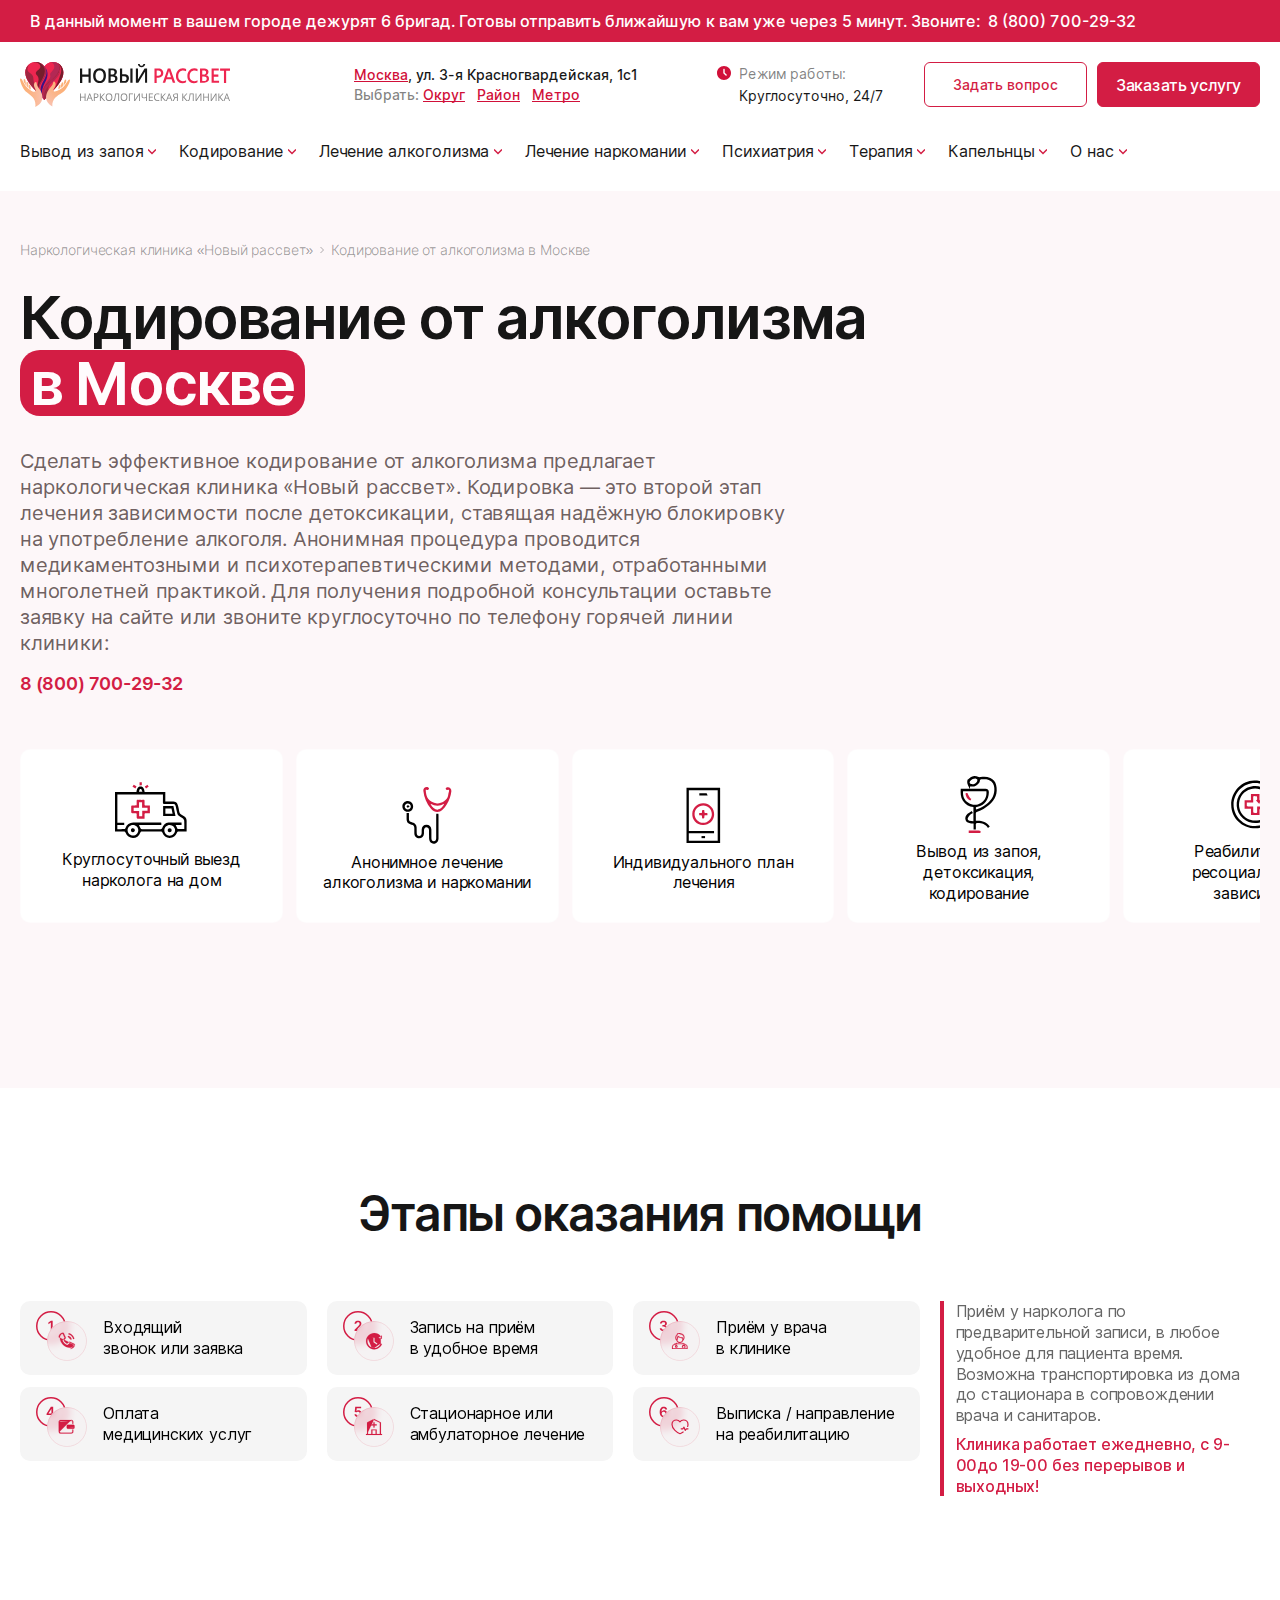
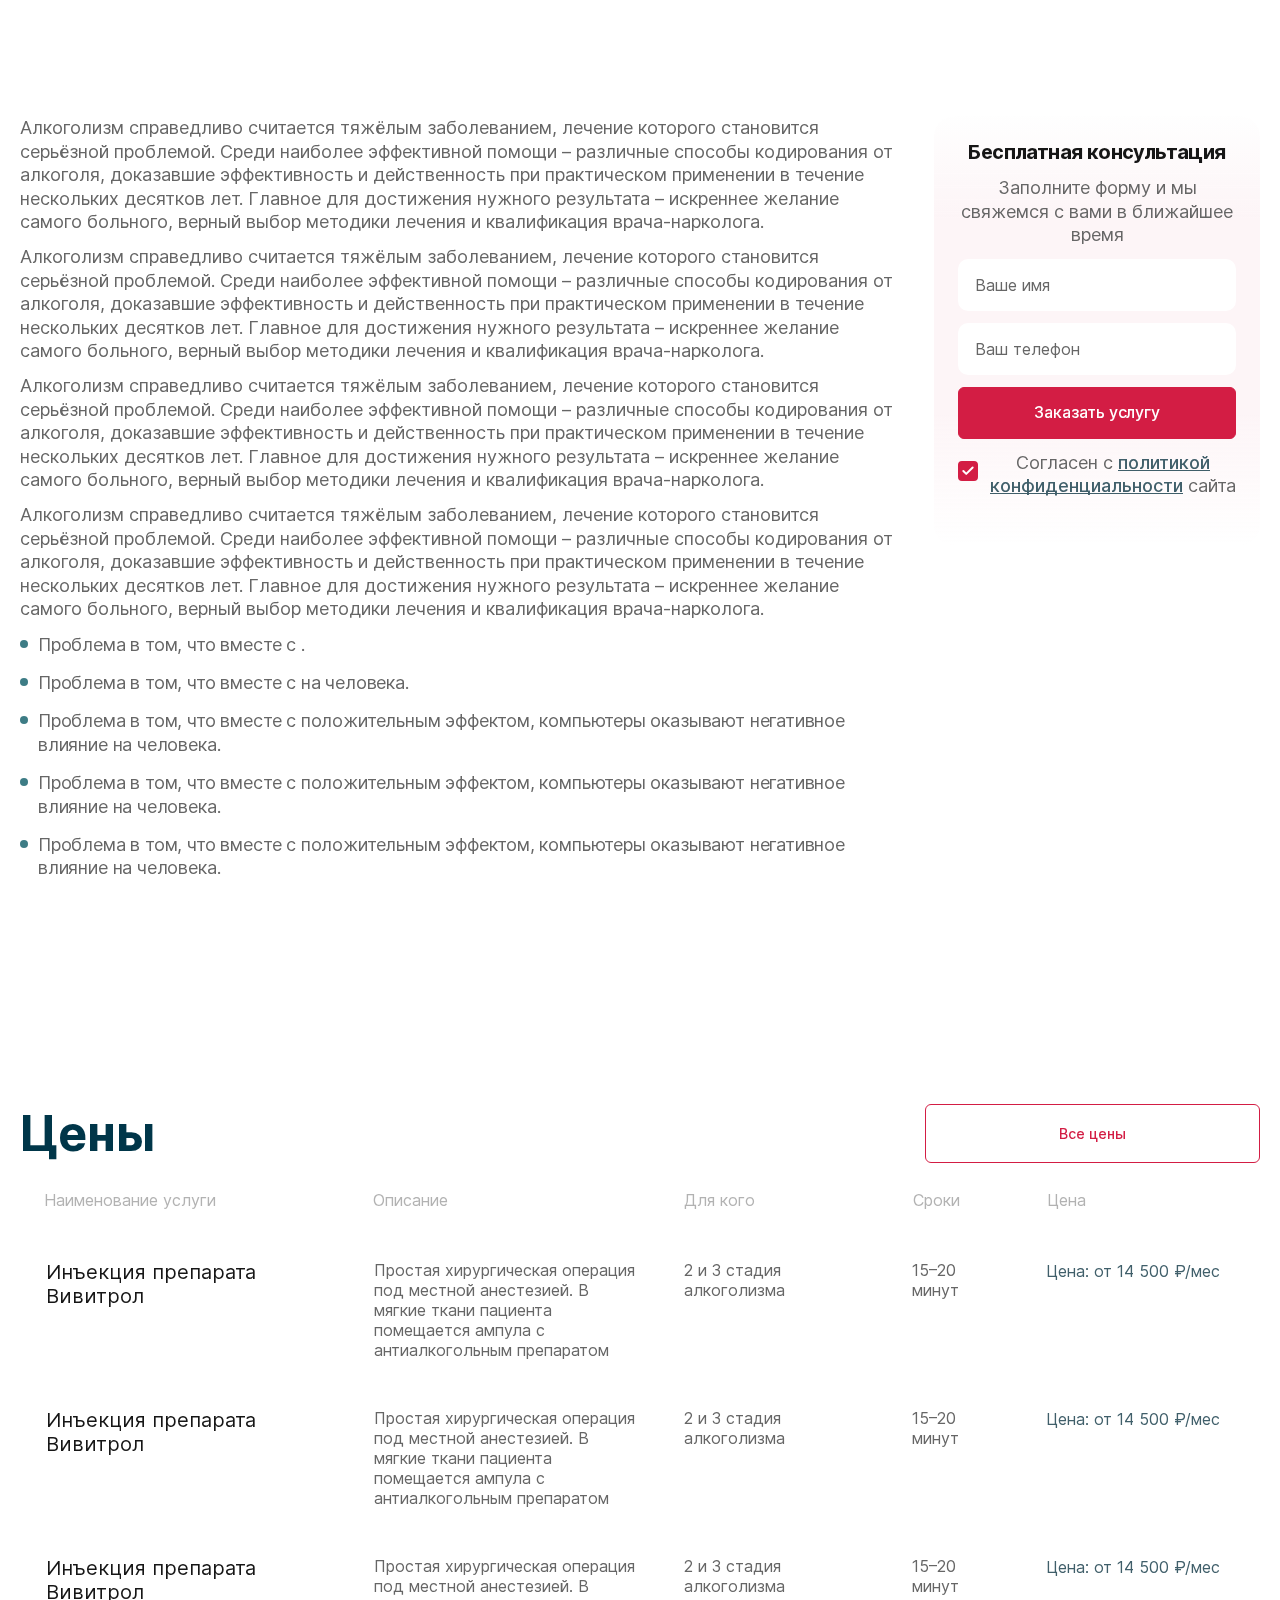
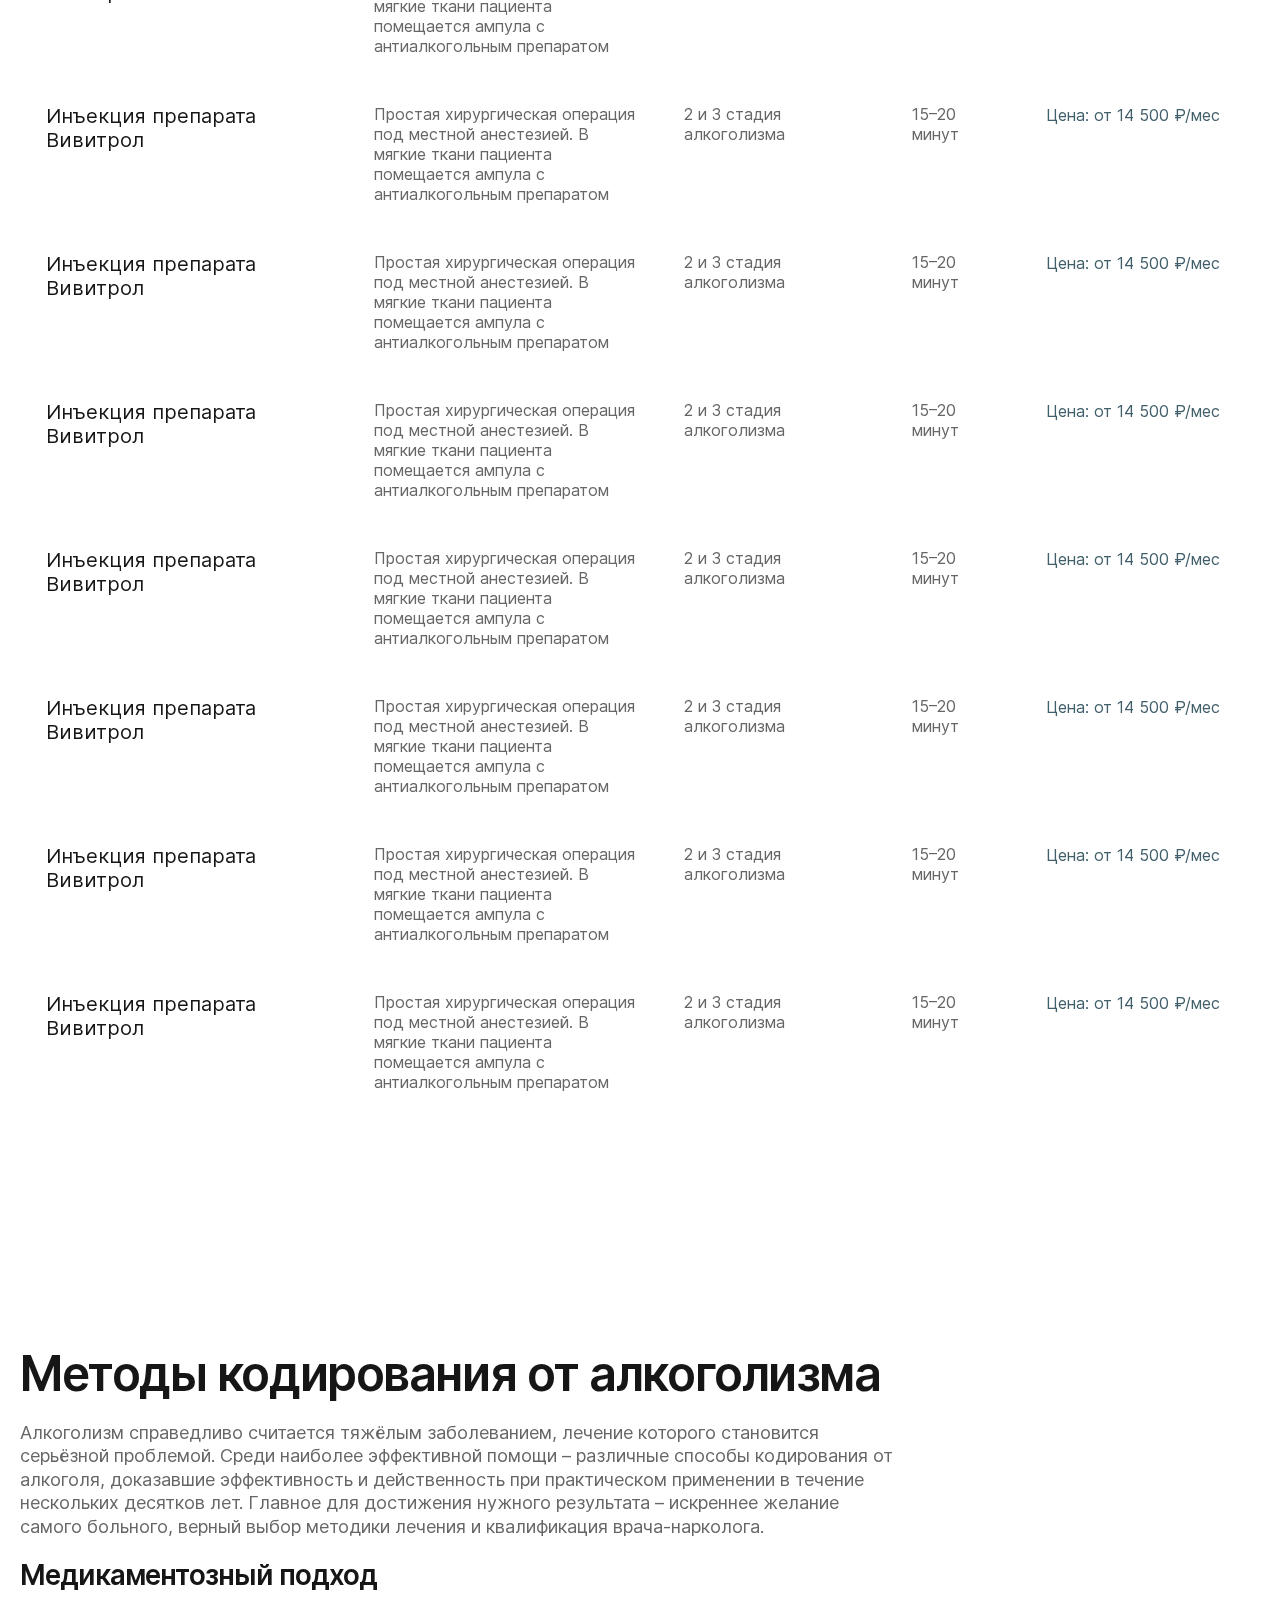
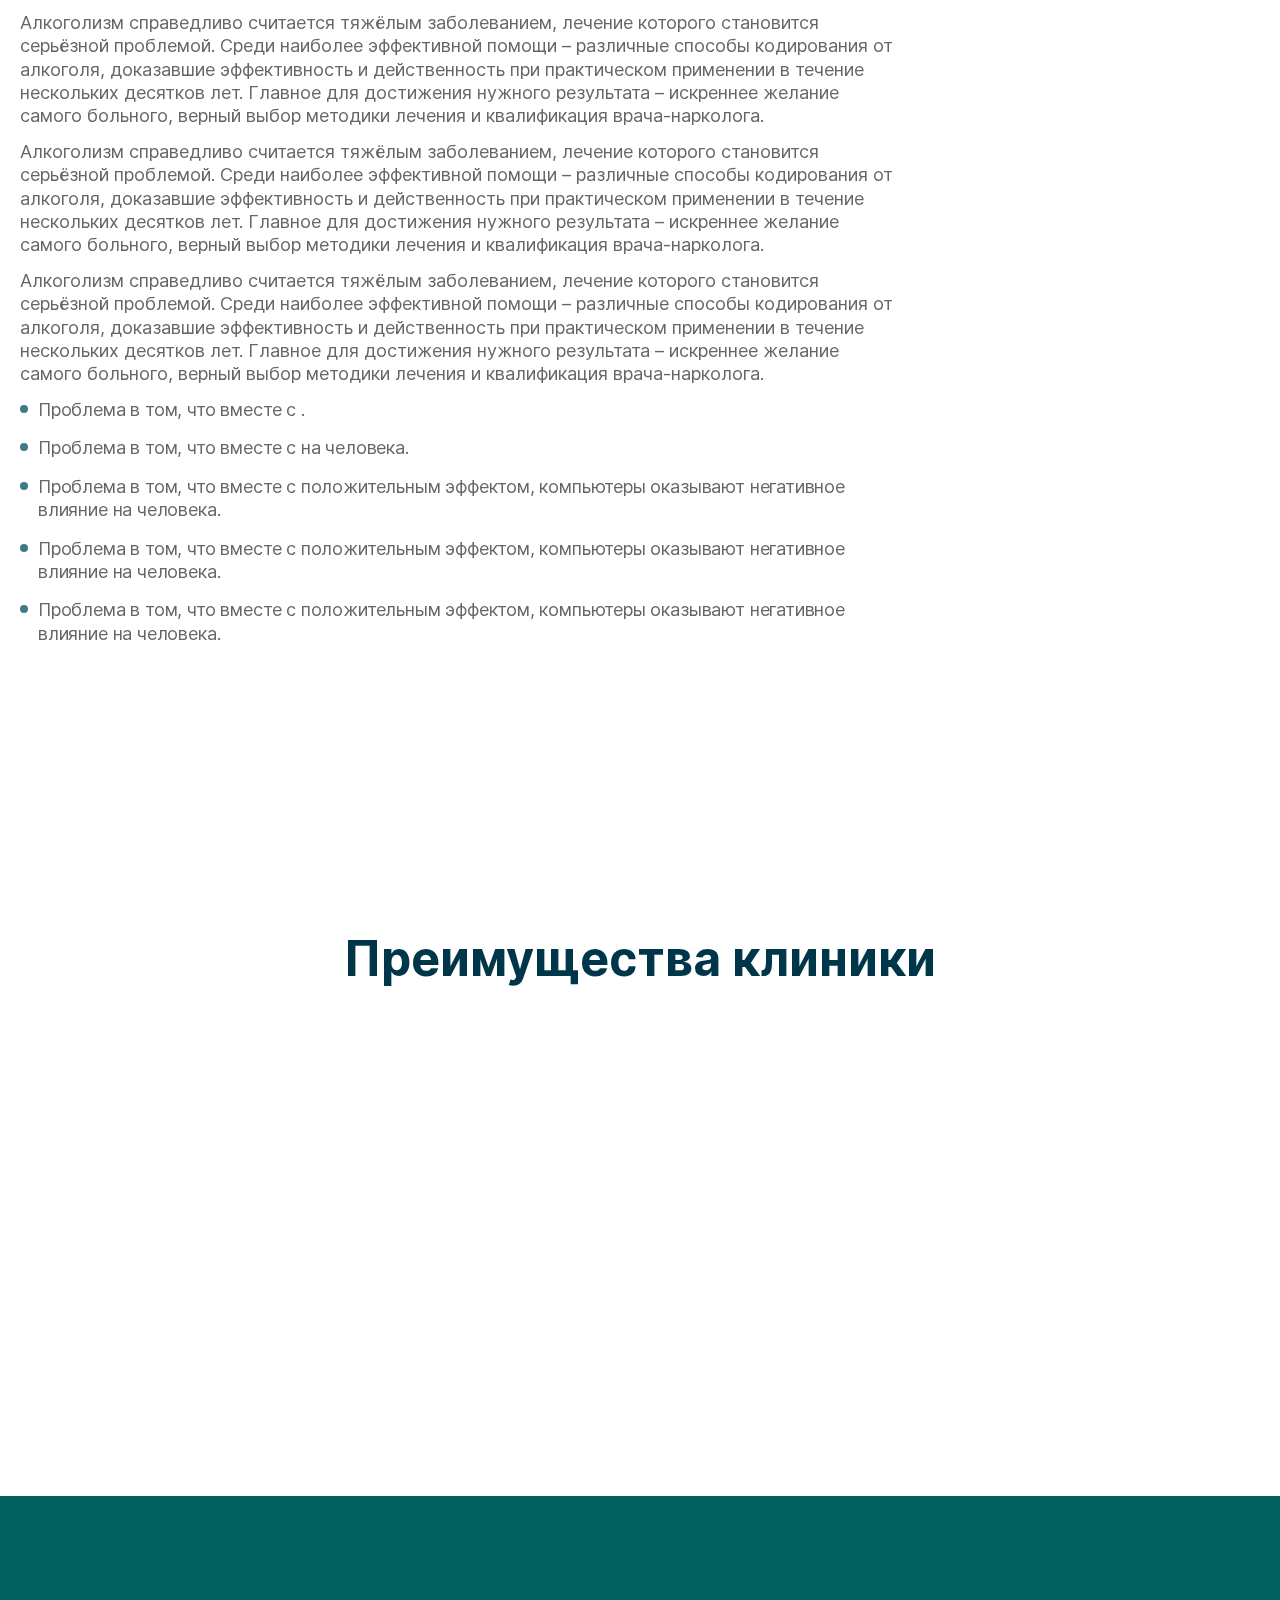
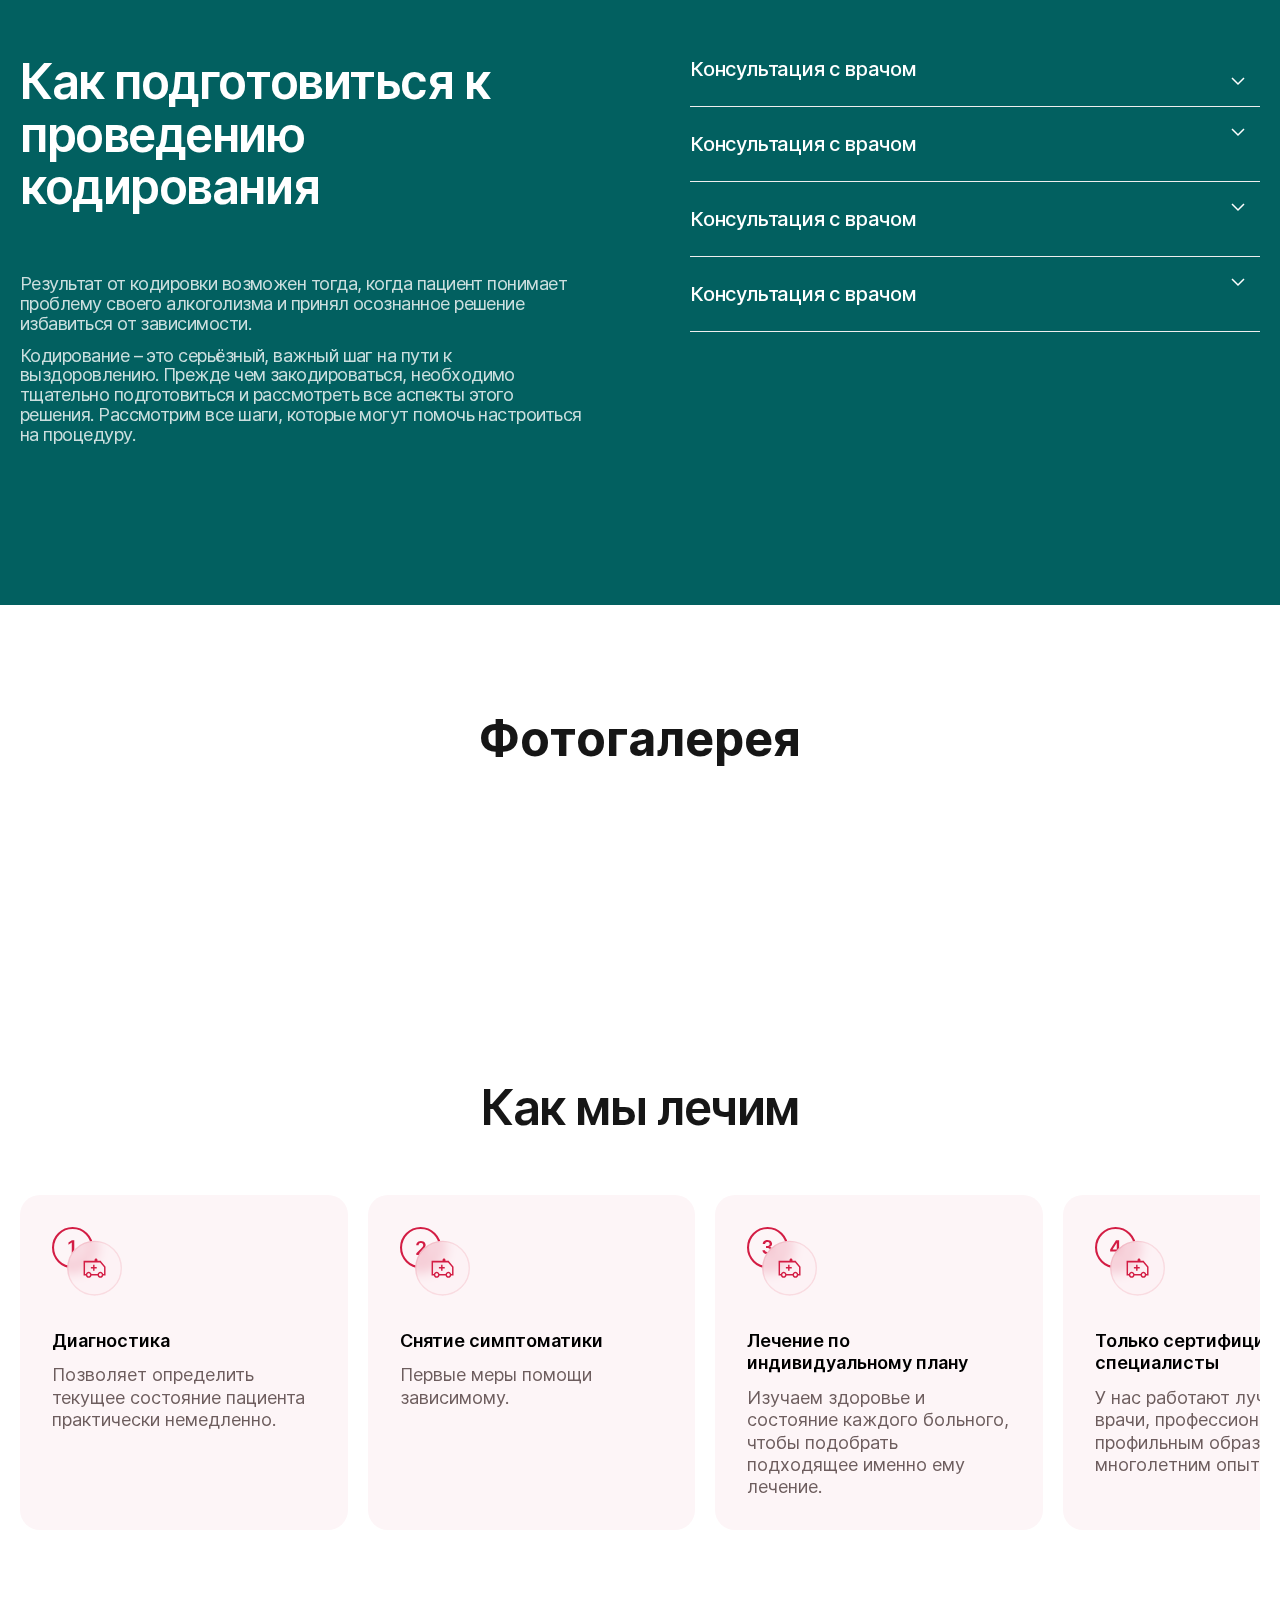
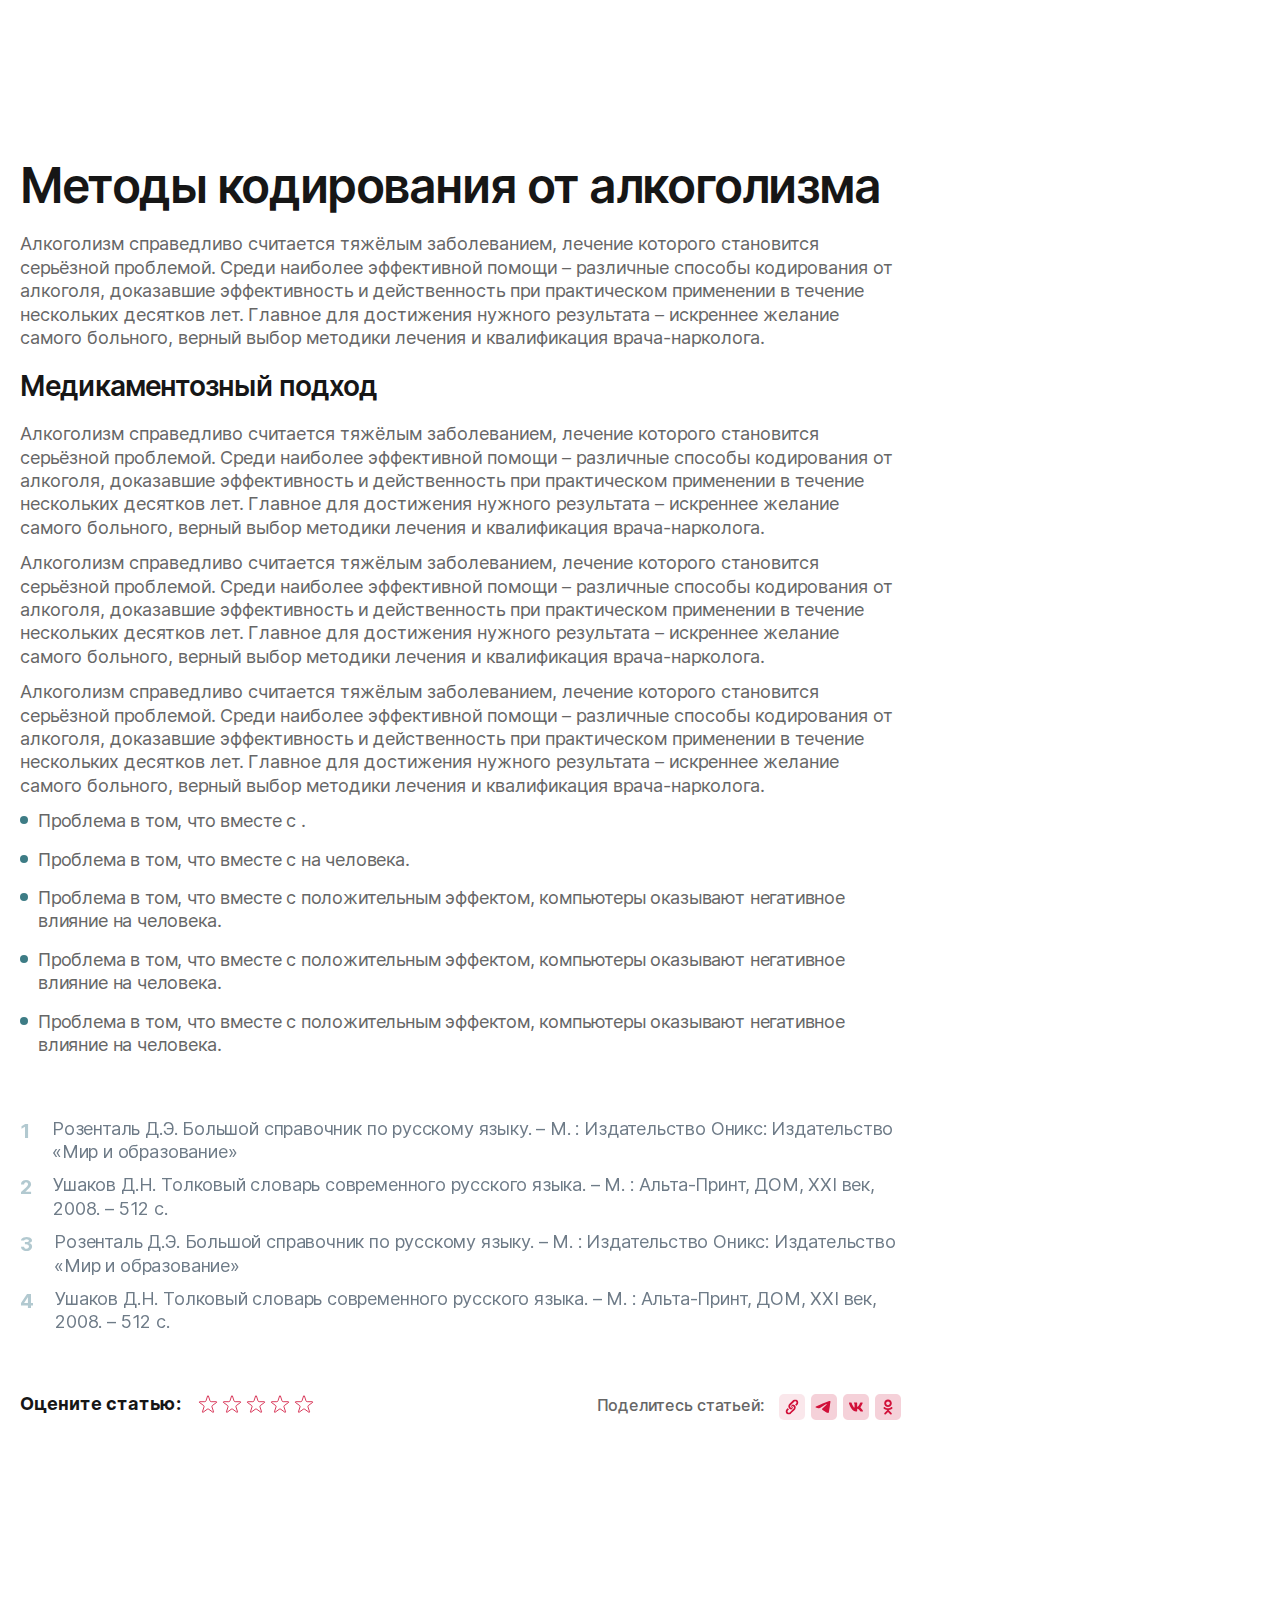
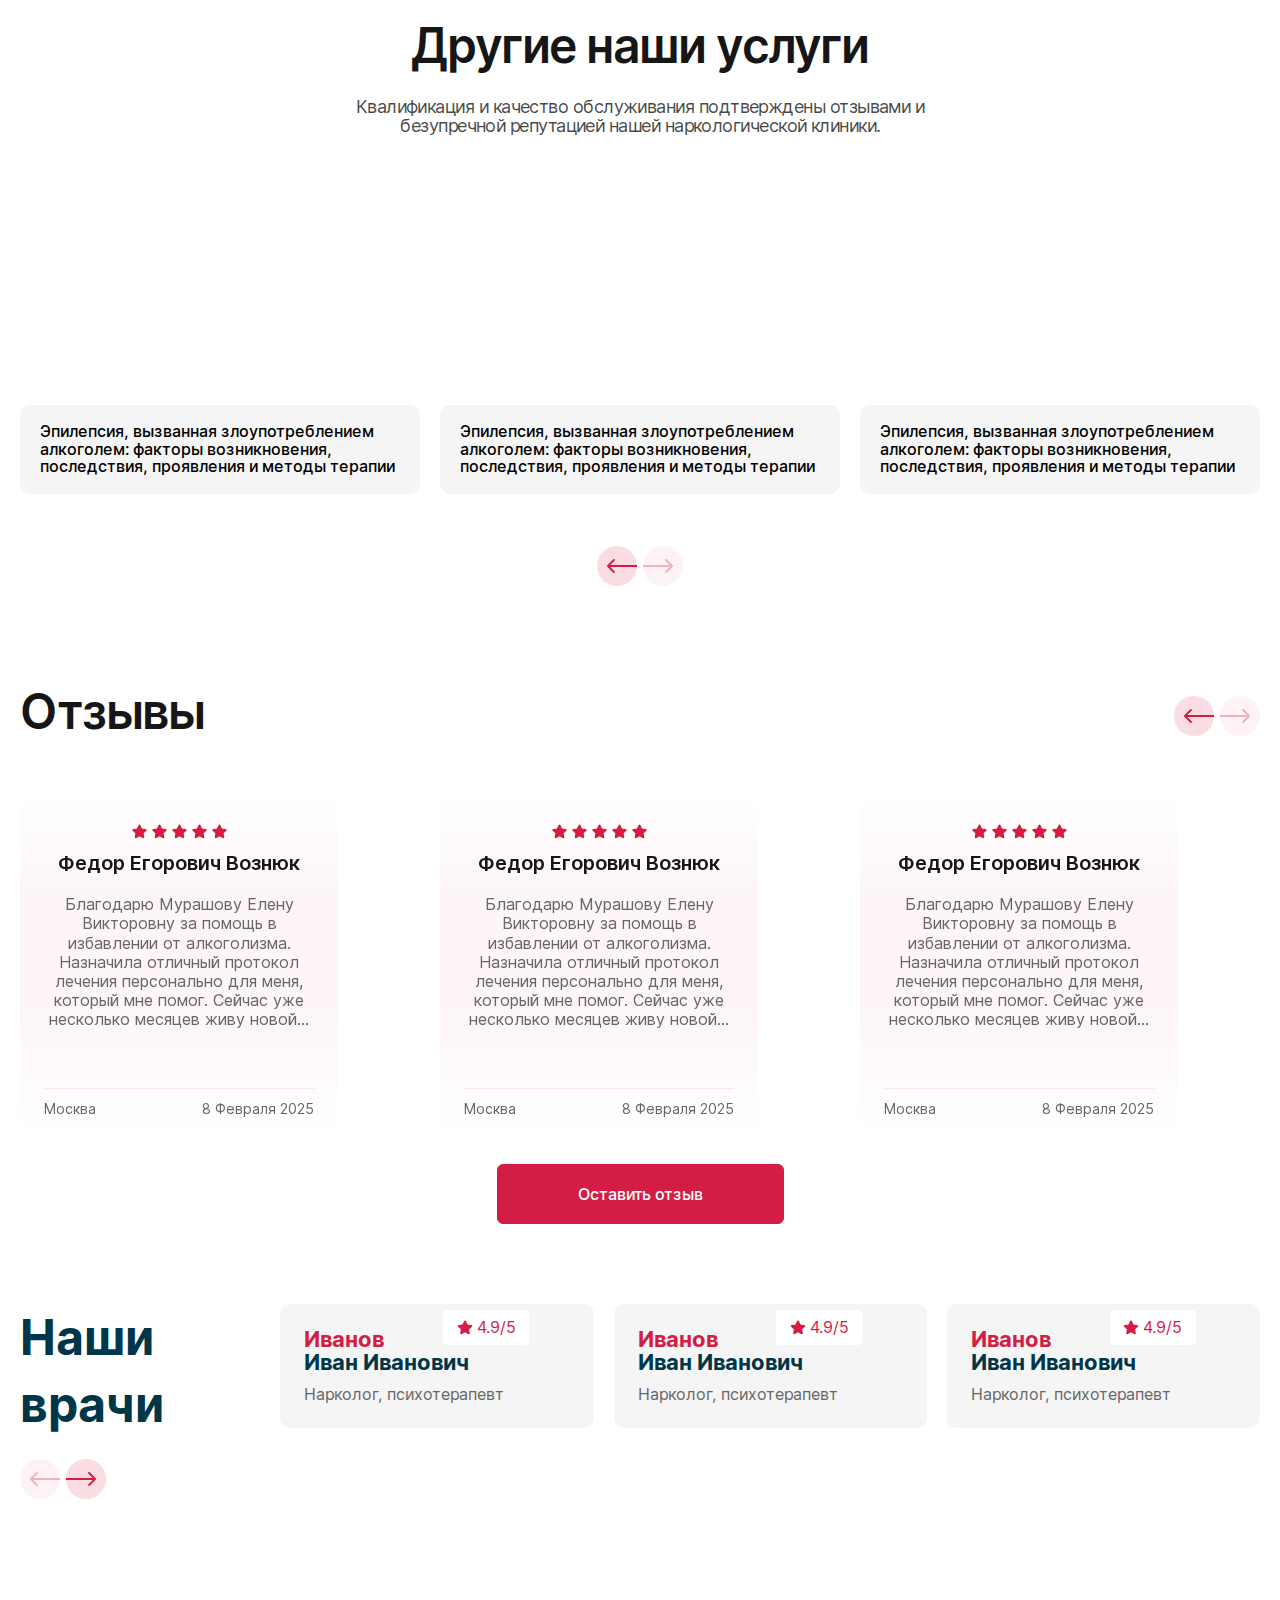
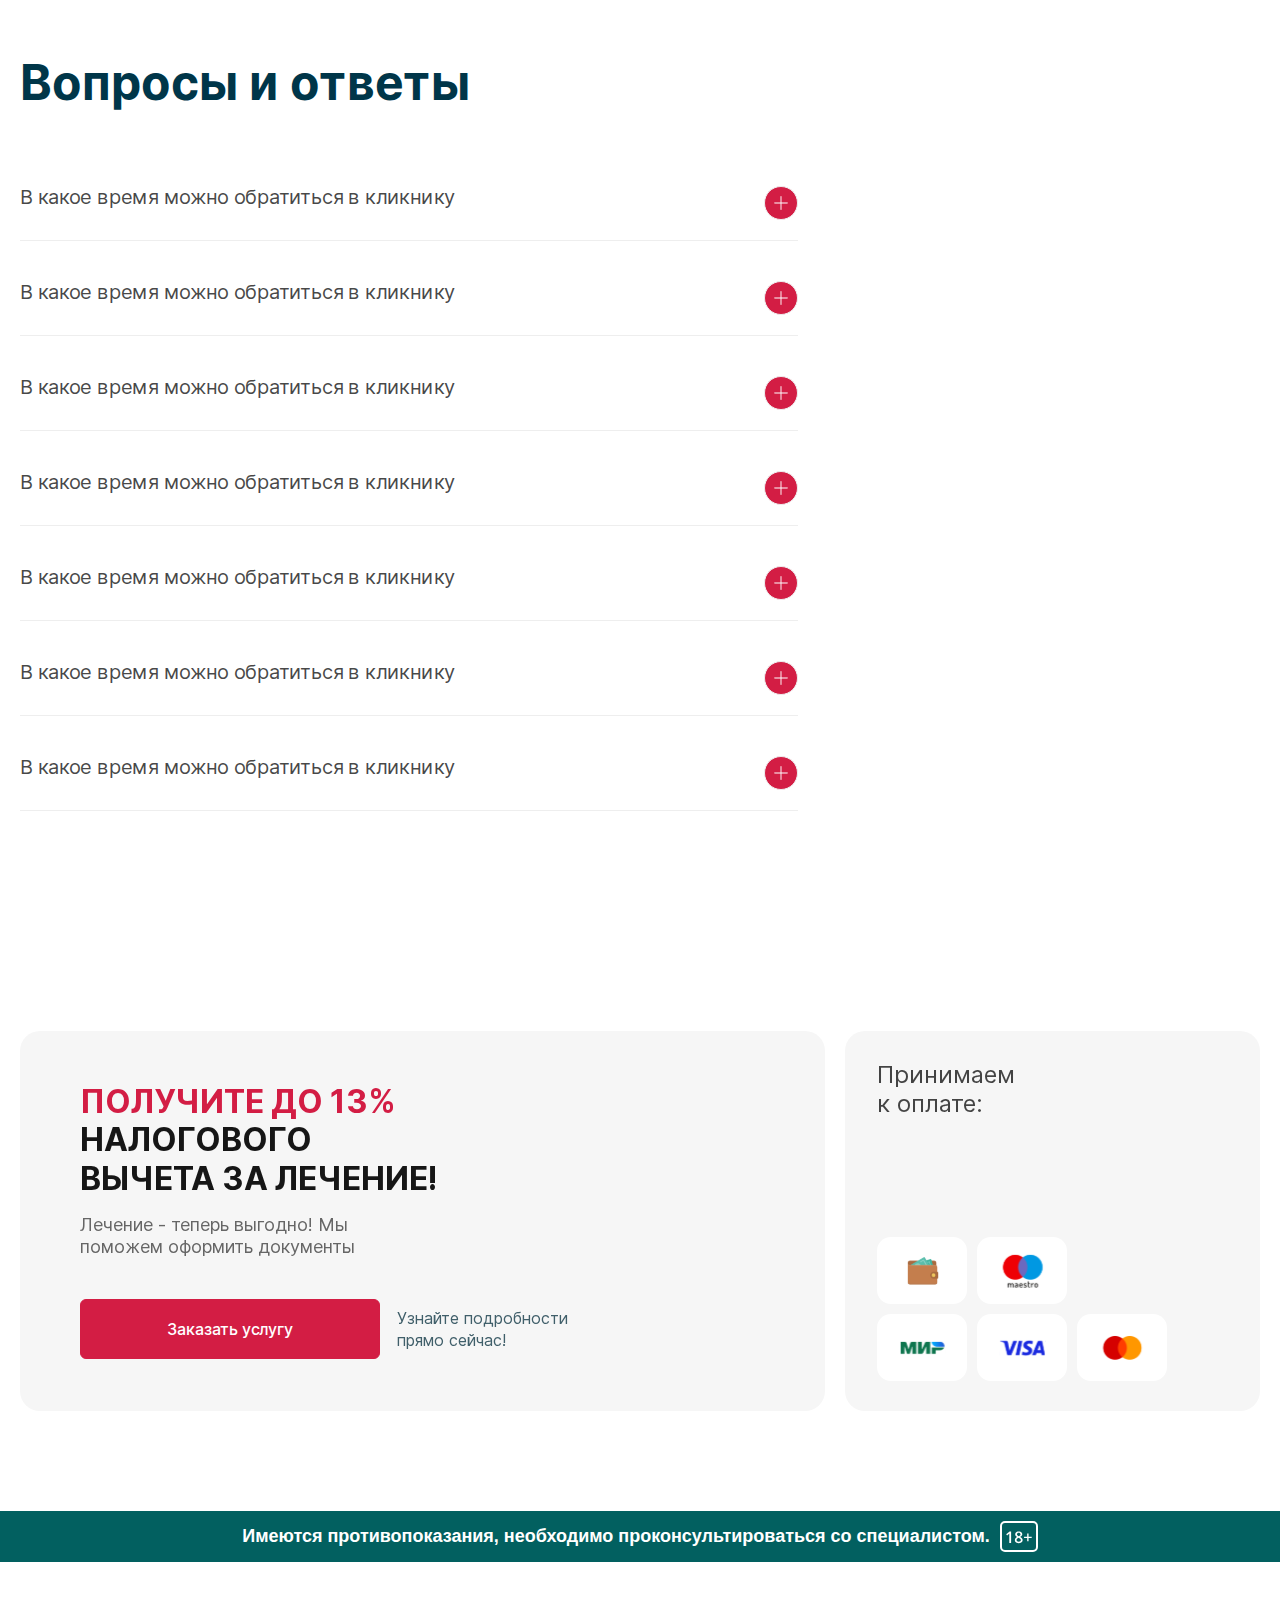
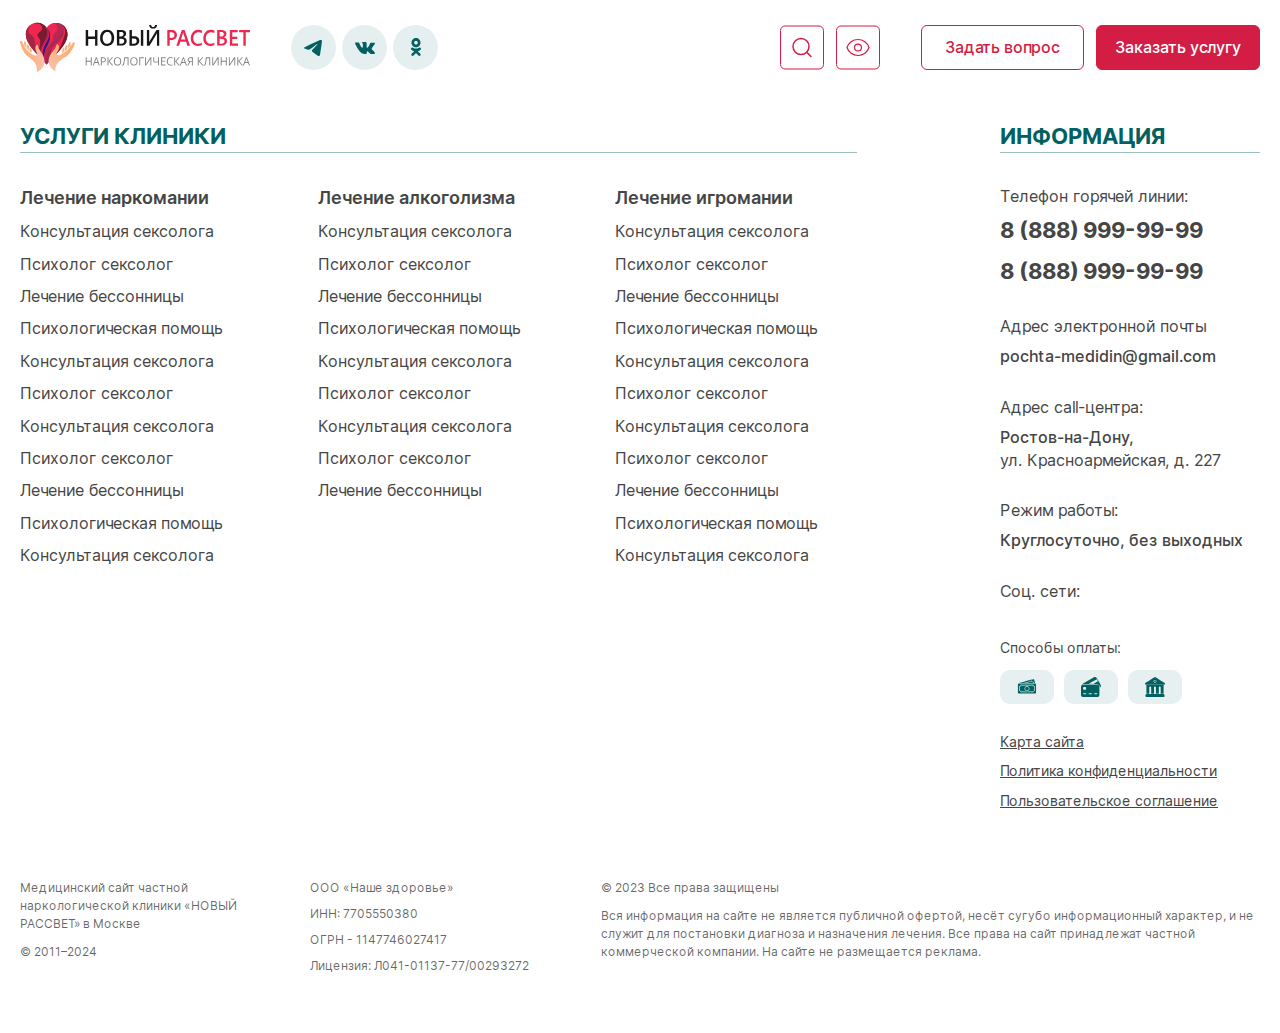
==== services.html @ 02b45479 "Загрузка проекта" ====
<!DOCTYPE html>
<html lang="ru">
<head>
    <meta http-equiv="Content-Type" content="text/html; charset=utf-8" />
    <link rel="stylesheet" href="assets/css/build/build/swiper.css">
    <link rel="stylesheet" href="assets/css/build/build/fancybox.min.css">
    <link rel="stylesheet" href="assets/css/styles.css">
    
    
    <title>Name</title>
    <meta name='keywords' content='' />
    <meta name='description' content='' />
    <meta name="viewport" content="width=device-width, initial-scale=1, maximum-scale=1, user-scalable=0" />
    <meta http-equiv="X-UA-Compatible" content="IE=edge">
    <script src="assets/js/build/swiper-bundle.min.js" defer></script> 
    <script src="assets/js/build/fancybox.min.js" defer></script>
    <script src="assets/js/main.js" defer></script>
    <script src="assets/js/swipers.js" defer></script>
    <script src="assets/js/request.js" defer></script>
    <script src="assets/js/sourcebuster.min.js" defer></script>
    <script> </script>
</head>
<body>
<div class="page">
    <header class="header" id="header">
        <div class="plashka header__plashka">
            <div class="container">
                <div class="header__plashka_row">
                    <p>В данный момент в вашем городе дежурят 6 бригад. Готовы отправить ближайшую к вам уже через 5 минут.
                        Звоните: <a href="tel:+78007002932"> 8 (800) 700-29-32</a></p>
                </div>
    
            </div>
        </div>
    
    
    
        <div class="header__inner">
    
            <div class="header__main_wrapper">
                <div class="container">
                    <div class="header__main">
                        <a href="index.html" class="header__logo logo">
                            <picture class="logo__picture">
                                <source srcset="assets/img/alco/icons/logo.svg" type="image/svg+xml">
                                <img src="assets/img/alco/icons/logo.png" alt="Logo">
                            </picture>
                        </a>
    
                        <div class="header__info">
                            <div class="header__info_item">
    
                                <div class="header__info_text header__info_location">
                                    <p><button href="#" class="popup-btn" data-path="popup-city">Москва</button>,
                                        ул. 3-я Красногвардейская, 1с1</p>
                                    <p>Выбрать:
                                        <button class="popup-btn" data-path="popup-city">Округ</button>
                                        <button class="popup-btn" data-path="popup-city">Район</button>
                                        <button class="popup-btn" data-path="popup-city">Метро</button>
                                    </p>
    
                                </div>
                            </div>
                            <div class="header__info_item">
                                <div class="header__info_text header__info_phone">
                                    <p><a href="tel:89999999999"><svg width="14" height="14" viewBox="0 0 14 14" fill="none"
                                                xmlns="http://www.w3.org/2000/svg">
                                                <g clip-path="url(#clip0_1042_7135)">
                                                    <path
                                                        d="M12.4223 9.44507L10.5173 9.22757C10.2933 9.20126 10.0662 9.22606 9.85321 9.3001C9.64017 9.37415 9.44668 9.49551 9.28729 9.65507L7.90729 11.0351C5.77818 9.95223 4.04762 8.22168 2.96479 6.09257L4.35229 4.70507C4.67479 4.38257 4.83229 3.93257 4.77979 3.47507L4.56229 1.58507C4.51977 1.2192 4.34418 0.881746 4.06896 0.636955C3.79375 0.392163 3.43812 0.257132 3.06979 0.257569H1.77229C0.924787 0.257569 0.219786 0.962569 0.272286 1.81007C0.669786 8.21507 5.79229 13.3301 12.1898 13.7276C13.0373 13.7801 13.7423 13.0751 13.7423 12.2276V10.9301C13.7498 10.1726 13.1798 9.53507 12.4223 9.44507Z"
                                                        fill="#D11039" />
                                                </g>
                                                <defs>
                                                    <clipPath id="clip0_1042_7135">
                                                        <rect width="14" height="14" fill="white" />
                                                    </clipPath>
                                                </defs>
                                            </svg>8 (999) 999-99-99</a></p>
                                    <p><a href="tel:89999999999"><svg width="14" height="14" viewBox="0 0 14 14" fill="none"
                                                xmlns="http://www.w3.org/2000/svg">
                                                <g clip-path="url(#clip0_1042_7135)">
                                                    <path
                                                        d="M12.4223 9.44507L10.5173 9.22757C10.2933 9.20126 10.0662 9.22606 9.85321 9.3001C9.64017 9.37415 9.44668 9.49551 9.28729 9.65507L7.90729 11.0351C5.77818 9.95223 4.04762 8.22168 2.96479 6.09257L4.35229 4.70507C4.67479 4.38257 4.83229 3.93257 4.77979 3.47507L4.56229 1.58507C4.51977 1.2192 4.34418 0.881746 4.06896 0.636955C3.79375 0.392163 3.43812 0.257132 3.06979 0.257569H1.77229C0.924787 0.257569 0.219786 0.962569 0.272286 1.81007C0.669786 8.21507 5.79229 13.3301 12.1898 13.7276C13.0373 13.7801 13.7423 13.0751 13.7423 12.2276V10.9301C13.7498 10.1726 13.1798 9.53507 12.4223 9.44507Z"
                                                        fill="#D11039" />
                                                </g>
                                                <defs>
                                                    <clipPath id="clip0_1042_7135">
                                                        <rect width="14" height="14" fill="white" />
                                                    </clipPath>
                                                </defs>
                                            </svg>8 (999) 999-99-99</a></p>
                                </div>
                            </div>
    
                            <div class="header__info_item">
                                <div class="header__info_text header__info_location header__info_location--mode">
                                    <div>
                                        <svg width="14" height="14" viewBox="0 0 14 14" fill="none"
                                            xmlns="http://www.w3.org/2000/svg">
                                            <g clip-path="url(#clip0_1043_7148)">
                                                <path
                                                    d="M7 0C10.8661 0 14 3.1339 14 7C14 10.8661 10.8661 14 7 14C3.1339 14 0 10.8661 0 7C0 3.1339 3.1339 0 7 0ZM7 2.8C6.81435 2.8 6.6363 2.87375 6.50503 3.00503C6.37375 3.1363 6.3 3.31435 6.3 3.5V7C6.30004 7.18564 6.37382 7.36365 6.5051 7.4949L8.6051 9.5949C8.73712 9.72241 8.91394 9.79297 9.09748 9.79137C9.28102 9.78978 9.45659 9.71616 9.58637 9.58637C9.71616 9.45659 9.78978 9.28102 9.79137 9.09748C9.79297 8.91394 9.72241 8.73712 9.5949 8.6051L7.7 6.7102V3.5C7.7 3.31435 7.62625 3.1363 7.49497 3.00503C7.3637 2.87375 7.18565 2.8 7 2.8Z"
                                                    fill="#D11039" />
                                            </g>
                                            <defs>
                                                <clipPath id="clip0_1043_7148">
                                                    <rect width="14" height="14" fill="white" />
                                                </clipPath>
                                            </defs>
                                        </svg>
                                    </div>
                                    <div>
                                        <p> Режим работы:</p>
                                        <p>Круглосуточно, 24/7</p>
                                    </div>
                                </div>
                            </div>
                            <div class="header__btns">
                                <button class="header__btn header__btn--desctop tertiary-btn popup-btn" data-path="popup-question">
                                    <span>Задать вопрос</span>
                                </button>
                                <button class="header__btn header__btn--services red-white popup-btn" data-path="popup-change">
                                    <span>Заказать услугу</span>
                                </button>
                            </div>
                        </div>
                        <div class="header-mobile__wrapper">
                            <div class="header-mobile__burger-btns">
                                <button class="popup-btn" data-path="popup-city">
                                    <svg width="36" height="36" viewBox="0 0 36 36" fill="none"
                                        xmlns="http://www.w3.org/2000/svg">
                                        <rect width="36" height="36" rx="6" fill="#FAF0F2" />
                                        <path
                                            d="M18 26C17.5327 25.6788 17.0763 25.3496 16.6386 24.9895C15.907 24.3901 15.2184 23.741 14.5781 23.0455C13.1019 21.4349 11.5 19.102 11.5 16.4824C11.5 15.6311 11.6681 14.7882 11.9948 14.0017C12.3214 13.2152 12.8002 12.5006 13.4038 11.8987C14.0074 11.2967 14.7239 10.8192 15.5126 10.4934C16.3012 10.1677 17.1464 10 18 10C18.8536 10 19.6988 10.1677 20.4874 10.4934C21.2761 10.8192 21.9926 11.2967 22.5962 11.8987C23.1998 12.5006 23.6786 13.2152 24.0052 14.0017C24.3319 14.7882 24.5 15.6311 24.5 16.4824C24.5 19.102 22.8981 21.4357 21.4219 23.0455C20.7815 23.7408 20.093 24.3904 19.3614 24.9895C18.9225 25.3459 18.4683 25.683 18 26Z"
                                            stroke="#D31D44" stroke-width="1.5" />
                                    </svg>
    
                                </button>
                                <a href="tel:+"><svg width="36" height="36" viewBox="0 0 36 36" fill="none"
                                        xmlns="http://www.w3.org/2000/svg">
                                        <rect width="36" height="36" rx="6" fill="#FBF1F3" />
                                        <path
                                            d="M21.1121 20.0634C22.096 20.5308 23.1448 20.8468 24.223 21.0007C24.3309 21.0162 24.4735 21.0328 24.6508 21.0504C24.7466 21.0603 24.8354 21.1053 24.8999 21.1769C24.9645 21.2485 24.9993 21.3414 24.9992 21.4378L21.1121 20.0634ZM25.7492 21.4387C25.7492 21.4384 25.7492 21.4381 25.7492 21.4378C25.7493 21.1601 25.6485 20.8871 25.457 20.6747C25.268 20.4651 25.008 20.3331 24.7273 20.3044L24.725 20.3041C24.5527 20.287 24.4224 20.2717 24.3301 20.2583L24.329 20.2582C23.3256 20.115 22.3495 19.8209 21.4339 19.386C21.1987 19.2741 20.9315 19.2487 20.6794 19.3143C20.4275 19.3798 20.2067 19.532 20.0557 19.744C20.0554 19.7444 20.0551 19.7448 20.0549 19.7452L19.2212 20.9114C17.4401 20.0082 15.9924 18.5605 15.0893 16.7793L16.2589 15.9434C16.2592 15.9432 16.2595 15.943 16.2598 15.9428C16.6967 15.6315 16.8454 15.0523 16.6161 14.5694L16.6159 14.569C16.1801 13.6532 15.8854 12.6769 15.7415 11.673L15.7414 11.6723C15.7282 11.5802 15.7128 11.4496 15.6957 11.2762L15.6956 11.275C15.6673 10.9939 15.5356 10.7333 15.326 10.5439C15.1165 10.3546 14.8443 10.2499 14.562 10.25C14.562 10.25 14.5619 10.25 14.5618 10.25H11.812C11.4253 10.2499 11.0529 10.3965 10.7701 10.6601C10.4871 10.9238 10.3147 11.285 10.2876 11.6708L10.2876 11.6709C10.2632 12.0196 10.25 12.3163 10.25 12.5556C10.25 19.843 16.1567 25.75 23.4438 25.75C23.6835 25.75 23.9801 25.7368 24.3284 25.7124L25.7492 21.4387Z"
                                            stroke="#D31D44" stroke-width="1.5" />
                                    </svg></a>
                                <div class="burger__menu">
                                    <svg class="ham ham6" viewBox="0 0 100 100" width="80"
                                        onclick="this.classList.toggle('active')">
                                        <path class="line top"
                                            d="m 30,33 h 40 c 13.100415,0 14.380204,31.80258 6.899646,33.421777 -24.612039,5.327373 9.016154,-52.337577 -12.75751,-30.563913 l -28.284272,28.284272" />
                                        <path class="line middle"
                                            d="m 70,50 c 0,0 -32.213436,0 -40,0 -7.786564,0 -6.428571,-4.640244 -6.428571,-8.571429 0,-5.895471 6.073743,-11.783399 12.286435,-5.570707 6.212692,6.212692 28.284272,28.284272 28.284272,28.284272" />
                                        <path class="line bottom"
                                            d="m 69.575405,67.073826 h -40 c -13.100415,0 -14.380204,-31.80258 -6.899646,-33.421777 24.612039,-5.327373 -9.016154,52.337577 12.75751,30.563913 l 28.284272,-28.284272" />
                                    </svg>
                                </div>
                            </div>
                        </div>
    
                    </div>
                    <div class="header-mobile__btns">
                        <button class="header__btn tertiary-btn  popup-btn" data-path="popup-question">
                            <span>Задать вопрос</span>
                        </button>
                        <button class="header__btn header__btn--services red-white popup-btn" data-path="popup-change">
                            <span>Заказать услугу</span>
                        </button>
                    </div>
                </div>
            </div>
    
            <div class="container">
                <div class="header__top">
                    <div class="header__menu">
                        <nav class="header__nav">
                            <ul class="header__nav_list">
                                <li class="header__nav_item hide-item">
                                    <button class="hide-item__link">Вывод из запоя<span></span></button>
                                    <div class="header__submenu submenu-3">
                                        <div class="container">
                                            <ul>
                                                <li class="header__sublink">
                                                    <a href="#">Консультация нарколога</a>
                                                </li>
                                                <li class="header__sublink">
                                                    <a href="#">Капельница от запоя</a>
                                                </li>
                                                <li class="header__sublink">
                                                    <a href="#">Вызов нарколога на дом</a>
                                                </li>
                                                <li class="header__sublink">
                                                    <a href="#">Вывод из запоя в стационаре</a>
                                                </li>
                                                <li class="header__sublink">
                                                    <a href="#">Прокапаться от алкоголя</a>
                                                </li>
                                                <li class="header__sublink">
                                                    <a href="#">Принудительный вывод из запоя</a>
                                                </li>
                                            </ul>
                                        </div>
                                    </div>                            </li>
                                <li class="header__nav_item  hide-item">
                                    <button class="hide-item__link">Кодирование<span></span></button>
                                    <div class="header__submenu submenu-3">
                                        <div class="container">
                                            <ul>
                                                <li class="header__sublink">
                                                    <a href="#">Консультация нарколога</a>
                                                </li>
                                                <li class="header__sublink">
                                                    <a href="#">Капельница от запоя</a>
                                                </li>
                                                <li class="header__sublink">
                                                    <a href="#">Вызов нарколога на дом</a>
                                                </li>
                                                <li class="header__sublink">
                                                    <a href="#">Вывод из запоя в стационаре</a>
                                                </li>
                                                <li class="header__sublink">
                                                    <a href="#">Прокапаться от алкоголя</a>
                                                </li>
                                                <li class="header__sublink">
                                                    <a href="#">Принудительный вывод из запоя</a>
                                                </li>
                                            </ul>
                                        </div>
                                    </div>                            </li>
                                <li class="header__nav_item  hide-item">
                                    <button class="hide-item__link">Лечение алкоголизма<span></span></button>
                                    <div class="header__submenu submenu-3">
                                        <div class="container">
                                            <ul>
                                                <li class="header__sublink">
                                                    <a href="#">Консультация нарколога</a>
                                                </li>
                                                <li class="header__sublink">
                                                    <a href="#">Капельница от запоя</a>
                                                </li>
                                                <li class="header__sublink">
                                                    <a href="#">Вызов нарколога на дом</a>
                                                </li>
                                                <li class="header__sublink">
                                                    <a href="#">Вывод из запоя в стационаре</a>
                                                </li>
                                                <li class="header__sublink">
                                                    <a href="#">Прокапаться от алкоголя</a>
                                                </li>
                                                <li class="header__sublink">
                                                    <a href="#">Принудительный вывод из запоя</a>
                                                </li>
                                            </ul>
                                        </div>
                                    </div>                            </li>
                                <li class="header__nav_item  hide-item">
                                    <button class="hide-item__link">Лечение наркомании<span></span></button>
                                    <div class="header__submenu submenu-3">
                                        <div class="container">
                                            <ul>
                                                <li class="header__sublink">
                                                    <a href="#">Консультация нарколога</a>
                                                </li>
                                                <li class="header__sublink">
                                                    <a href="#">Капельница от запоя</a>
                                                </li>
                                                <li class="header__sublink">
                                                    <a href="#">Вызов нарколога на дом</a>
                                                </li>
                                                <li class="header__sublink">
                                                    <a href="#">Вывод из запоя в стационаре</a>
                                                </li>
                                                <li class="header__sublink">
                                                    <a href="#">Прокапаться от алкоголя</a>
                                                </li>
                                                <li class="header__sublink">
                                                    <a href="#">Принудительный вывод из запоя</a>
                                                </li>
                                            </ul>
                                        </div>
                                    </div>                            </li>
                                <li class="header__nav_item  hide-item">
                                    <button class="hide-item__link">Психиатрия<span></span></button>
                                    <div class="header__submenu submenu-3">
                                        <div class="container">
                                            <ul>
                                                <li class="header__sublink">
                                                    <a href="#">Консультация нарколога</a>
                                                </li>
                                                <li class="header__sublink">
                                                    <a href="#">Капельница от запоя</a>
                                                </li>
                                                <li class="header__sublink">
                                                    <a href="#">Вызов нарколога на дом</a>
                                                </li>
                                                <li class="header__sublink">
                                                    <a href="#">Вывод из запоя в стационаре</a>
                                                </li>
                                                <li class="header__sublink">
                                                    <a href="#">Прокапаться от алкоголя</a>
                                                </li>
                                                <li class="header__sublink">
                                                    <a href="#">Принудительный вывод из запоя</a>
                                                </li>
                                            </ul>
                                        </div>
                                    </div>                            </li>
                                <li class="header__nav_item  hide-item">
                                    <button class="hide-item__link">Терапия<span></span></button>
                                    <div class="header__submenu submenu-3">
                                        <div class="container">
                                            <ul>
                                                <li class="header__sublink">
                                                    <a href="#">Консультация нарколога</a>
                                                </li>
                                                <li class="header__sublink">
                                                    <a href="#">Капельница от запоя</a>
                                                </li>
                                                <li class="header__sublink">
                                                    <a href="#">Вызов нарколога на дом</a>
                                                </li>
                                                <li class="header__sublink">
                                                    <a href="#">Вывод из запоя в стационаре</a>
                                                </li>
                                                <li class="header__sublink">
                                                    <a href="#">Прокапаться от алкоголя</a>
                                                </li>
                                                <li class="header__sublink">
                                                    <a href="#">Принудительный вывод из запоя</a>
                                                </li>
                                            </ul>
                                        </div>
                                    </div>                            </li>
                                <li class="header__nav_item  hide-item">
                                    <button class="hide-item__link">Капельнцы<span></span></button>
                                    <div class="header__submenu submenu-3">
                                        <div class="container">
                                            <ul>
                                                <li class="header__sublink">
                                                    <a href="#">Консультация нарколога</a>
                                                </li>
                                                <li class="header__sublink">
                                                    <a href="#">Капельница от запоя</a>
                                                </li>
                                                <li class="header__sublink">
                                                    <a href="#">Вызов нарколога на дом</a>
                                                </li>
                                                <li class="header__sublink">
                                                    <a href="#">Вывод из запоя в стационаре</a>
                                                </li>
                                                <li class="header__sublink">
                                                    <a href="#">Прокапаться от алкоголя</a>
                                                </li>
                                                <li class="header__sublink">
                                                    <a href="#">Принудительный вывод из запоя</a>
                                                </li>
                                            </ul>
                                        </div>
                                    </div>                            </li>
                                <li class="header__nav_item  hide-item">
                                    <button class="hide-item__link">О нас<span></span></button>
                                    <div class="header__submenu submenu-3">
                                        <div class="container">
                                            <ul>
                                                <li class="header__sublink">
                                                    <a href="#">Консультация нарколога</a>
                                                </li>
                                                <li class="header__sublink">
                                                    <a href="#">Капельница от запоя</a>
                                                </li>
                                                <li class="header__sublink">
                                                    <a href="#">Вызов нарколога на дом</a>
                                                </li>
                                                <li class="header__sublink">
                                                    <a href="#">Вывод из запоя в стационаре</a>
                                                </li>
                                                <li class="header__sublink">
                                                    <a href="#">Прокапаться от алкоголя</a>
                                                </li>
                                                <li class="header__sublink">
                                                    <a href="#">Принудительный вывод из запоя</a>
                                                </li>
                                            </ul>
                                        </div>
                                    </div>                            </li>
    
                            </ul>
                        </nav>
    
    
    
                        <div class="header-mobile__wrapper header-mobile__info">
                            <div class="header__info">
                                <div class="header__info_item">
                                    <div class="header__info_text header__info_phone">
                                        <p>Телефон горячей линии:</p>
                                        <p><a href="tel:89999999999">8 (888) 999-99-99</a></p>
                                    </div>
                                </div>
                                <div class="header__info_item">
                                    <div class="header__info_text header__info_email">
                                        <p>Адрес электронной почты</p>
                                        <p><a href="mailto:pochta-medidin@gmail.com">pochta-medidin@gmail.com</a>
                                        </p>
                                    </div>
                                </div>
                                <div class="header__info_item">
                                    <div class="header__info_text header__info_location">
                                        <p>Адрес call-центра:</p>
                                        <p><button href="#" class="popup-btn" data-path="popup-city">Москва, ул. 3-я
                                                Красногвардейская, 1с1
                                        </p>
                                    </div>
                                </div>
                                <div class="header__info_item">
                                    <div class="header__info_text header__info_mode">
                                        <p>Режим работы:</p>
                                        <p>Круглосуточно, без выходных
                                        </p>
                                    </div>
                                </div>
    
    
    
                                <div class="header__info_item">
    
                                    <div class="header__info_text header__info_social">
                                        <p>Соц. сети:</p>
                                        <p>
                                            <a href="http://"><svg width="35" height="35" viewBox="0 0 35 35" fill="none"
                                                    xmlns="http://www.w3.org/2000/svg">
                                                    <rect width="35" height="35" rx="5" fill="#026060" fill-opacity="0.1" />
                                                    <path
                                                        d="M8.27177 17.4349C10.1132 16.3327 12.1688 15.4127 14.0894 14.488C17.3936 12.9735 20.7109 11.4853 24.0617 10.0997C24.7137 9.8636 25.885 9.63272 25.9999 10.6826C25.937 12.1688 25.6783 13.6462 25.5008 15.1236C25.0504 18.3726 24.5297 21.6105 24.0221 24.8488C23.8471 25.9275 22.6037 26.4859 21.8081 25.7956C19.896 24.3921 17.9692 23.0022 16.0815 21.5662C15.4632 20.8834 16.0366 19.9029 16.5888 19.4153C18.1637 17.7287 19.8338 16.2958 21.3264 14.5221C21.729 13.4655 20.5394 14.356 20.147 14.6288C17.9911 16.2433 15.8878 17.9564 13.6148 19.3753C12.4537 20.0699 11.1004 19.4763 9.93987 19.0887C8.89928 18.6206 7.37454 18.1488 8.27177 17.4349Z"
                                                        fill="#026060" />
                                                </svg>
                                            </a>
                                            <a href="http://"><svg width="35" height="35" viewBox="0 0 35 35" fill="none"
                                                    xmlns="http://www.w3.org/2000/svg">
                                                    <rect width="35" height="35" rx="5" fill="#026060" fill-opacity="0.1" />
                                                    <path
                                                        d="M25.7929 20.3042C24.1129 18.6717 24.3274 18.9202 26.3648 16.1166C27.5801 14.4132 28.0806 13.3485 27.9376 12.8872C27.8661 12.6033 26.901 12.6743 26.901 12.6743H23.8984C23.8984 12.6743 23.4338 12.6743 23.255 12.9937C22.9333 13.597 22.7904 14.3422 22.1469 15.4423C20.7887 17.82 20.2525 17.962 20.038 17.82C19.5376 17.4652 19.6448 16.436 19.6448 15.6908C19.6448 13.384 19.9665 12.4259 19.0014 12.142C18.787 12.071 18.6082 12.071 18.2865 12.0355C17.8933 12 17.5001 12 17.1427 12C16.2491 12 15.5699 12.0355 15.1052 12.2484C14.7478 12.4259 14.4976 12.8162 14.6763 12.8517C14.8908 12.8872 15.3197 12.9937 15.5699 13.3131C15.8916 13.7389 15.8559 14.7326 15.8559 14.7326C15.8559 14.7326 16.0346 17.4652 15.4269 17.7845C15.0338 18.033 14.4618 17.5361 13.2823 15.3714C12.6746 14.2712 12.6031 13.526 12.2099 13.0292C11.9597 12.7098 11.495 12.6033 11.495 12.6033H8.63546C8.63546 12.6033 8.13504 12.5678 8.06355 12.7098C7.92057 12.8872 8.06355 13.2421 8.06355 13.2421C8.06355 13.2421 10.3155 18.7427 12.8533 21.5108C15.1052 24.1369 17.7504 23.995 17.7504 23.995C17.7504 23.995 19.2874 24.0659 19.5018 23.6756C19.6448 23.5336 19.6806 23.1078 19.6806 23.1078C19.6806 23.1078 19.6448 21.4043 20.3955 21.1559C21.1461 20.9075 22.0755 22.7884 23.0763 23.4981C23.8269 24.0659 24.0414 23.995 24.3989 23.995C25.1138 23.995 27.0797 23.995 27.0797 23.995C27.0797 23.995 28.4738 23.853 27.8304 22.6819C27.7231 22.6109 27.4014 21.8657 25.7929 20.3042Z"
                                                        fill="#026060" />
                                                </svg>
                                            </a>
                                            <a href="http://"><svg width="35" height="35" viewBox="0 0 35 35" fill="none"
                                                    xmlns="http://www.w3.org/2000/svg">
                                                    <rect width="35" height="35" rx="5" fill="#026060" fill-opacity="0.1" />
                                                    <path
                                                        d="M17.988 17.307C15.542 17.307 13.509 15.1956 13.509 12.6972C13.509 10.1123 15.542 8 17.9889 8C20.519 8 22.468 10.1114 22.468 12.6972C22.4636 13.9239 21.9909 15.0987 21.1536 15.9633C20.3163 16.8279 19.183 17.3115 18.0028 17.3079L17.988 17.307ZM17.988 10.7153C16.9525 10.7153 16.1645 11.6198 16.1645 12.6981C16.1645 13.7745 16.9525 14.5935 17.9889 14.5935C19.0669 14.5935 19.8133 13.7745 19.8133 12.6981C19.8141 11.6189 19.0669 10.7153 17.988 10.7153ZM19.7717 21.1429L22.3026 23.6854C22.8005 24.2443 22.8005 25.0633 22.3026 25.5808C21.7641 26.1397 20.9337 26.1397 20.519 25.5808L17.9889 22.9951L15.542 25.5808C15.2935 25.8391 14.961 25.9678 14.587 25.9678C14.2969 25.9678 13.9653 25.8382 13.6743 25.5808C13.1765 25.0633 13.1765 24.2443 13.6743 23.6845L16.2459 21.142C15.3172 20.8561 14.4264 20.4513 13.5938 19.9368C12.9713 19.5921 12.8474 18.7308 13.1791 18.0837C13.5938 17.4375 14.3402 17.2656 15.0043 17.6967C15.9036 18.2672 16.9367 18.569 17.9902 18.569C19.0437 18.569 20.0768 18.2672 20.9761 17.6967C21.6402 17.2656 22.4273 17.4375 22.8005 18.0837C23.1745 18.7308 23.0074 19.5912 22.4264 19.9368C21.6394 20.4544 20.7268 20.8423 19.7726 21.1438L19.7717 21.1429Z"
                                                        fill="#026060" />
                                                </svg>
                                            </a>
                                        </p>
                                    </div>
                                </div>
                            </div>
    
                        </div>
                    </div>
    
                </div>
            </div>
        </div>
    </header>
    
    
    <!-- <div class="header__networks">
        <a href="#" class="header__network">
            <svg width="18" height="16" viewBox="0 0 18 16" fill="none" xmlns="http://www.w3.org/2000/svg">
                <path
                    d="M1.0825 7.48177C2.77049 6.47136 4.65475 5.62807 6.41531 4.78046C9.44416 3.39215 12.485 2.0279 15.5566 0.7578C16.1542 0.541387 17.228 0.329747 17.3333 1.29216C17.2757 2.65445 17.0385 4.00877 16.8758 5.36308C16.4629 8.34134 15.9856 11.3094 15.5203 14.2779C15.3599 15.2666 14.2201 15.7785 13.4908 15.1457C11.738 13.8591 9.97181 12.5851 8.24145 11.2687C7.67463 10.6428 8.20024 9.74403 8.70647 9.29709C10.1501 7.75107 11.681 6.43756 13.0492 4.81165C13.4183 3.84315 12.3278 4.65938 11.9682 4.90946C9.99184 6.38944 8.0639 7.95977 5.98025 9.26047C4.91593 9.89716 3.67543 9.35305 2.61159 8.99777C1.65771 8.56861 0.260035 8.13617 1.0825 7.48177Z"
                    fill="white" />
            </svg>
        </a>
    
        <a href="#" class="header__network">
            <svg width="20" height="12" viewBox="0 0 20 12" fill="none" xmlns="http://www.w3.org/2000/svg">
                <path
                    d="M17.1435 8.11218C15.6035 6.61577 15.8001 6.84348 17.6678 4.27356C18.7818 2.71209 19.2406 1.73617 19.1095 1.31327C19.044 1.05302 18.1593 1.11808 18.1593 1.11808H15.4069C15.4069 1.11808 14.981 1.11808 14.8172 1.41086C14.5223 1.96388 14.3912 2.64703 13.8014 3.65548C12.5563 5.83503 12.0648 5.96516 11.8682 5.83503C11.4095 5.50973 11.5078 4.56634 11.5078 3.88319C11.5078 1.7687 11.8027 0.890368 10.918 0.630123C10.7214 0.565061 10.5576 0.565061 10.2627 0.53253C9.90226 0.5 9.54184 0.5 9.21418 0.5C8.39503 0.5 7.77247 0.53253 7.34652 0.727714C7.01886 0.890368 6.7895 1.24821 6.95333 1.28074C7.14992 1.31327 7.54311 1.41086 7.77247 1.70364C8.06737 2.094 8.0346 3.00486 8.0346 3.00486C8.0346 3.00486 8.19843 5.50973 7.64141 5.8025C7.28098 6.03022 6.75673 5.57479 5.67545 3.59042C5.11843 2.58196 5.0529 1.89882 4.69247 1.44339C4.46311 1.15061 4.03716 1.05302 4.03716 1.05302H1.41588C1.41588 1.05302 0.957157 1.02049 0.891625 1.15061C0.760561 1.31327 0.891625 1.63857 0.891625 1.63857C0.891625 1.63857 2.95588 6.68083 5.28226 9.21823C7.34652 11.6255 9.7712 11.4954 9.7712 11.4954C9.7712 11.4954 11.1801 11.5604 11.3767 11.2026C11.5078 11.0725 11.5406 10.6821 11.5406 10.6821C11.5406 10.6821 11.5078 9.12063 12.1959 8.89292C12.884 8.6652 13.7359 10.3893 14.6533 11.0399C15.3414 11.5604 15.538 11.4954 15.8657 11.4954C16.521 11.4954 18.3231 11.4954 18.3231 11.4954C18.3231 11.4954 19.601 11.3653 19.0112 10.2917C18.9129 10.2267 18.618 9.54353 17.1435 8.11218Z"
                    fill="white" />
            </svg>
        </a>
    
        <a href="#" class="header__network">
            <svg width="10" height="18" viewBox="0 0 10 18" fill="none" xmlns="http://www.w3.org/2000/svg">
                <path
                    d="M4.989 9.28143C2.74679 9.28143 0.883169 7.34596 0.883169 5.05573C0.883169 2.6863 2.74679 0.75 4.98979 0.75C7.309 0.75 9.09562 2.68547 9.09562 5.05573C9.09163 6.18026 8.65825 7.25713 7.89073 8.04967C7.12321 8.8422 6.08435 9.28554 5.00249 9.28226L4.989 9.28143V9.28143ZM4.989 3.23906C4.03973 3.23906 3.31746 4.06819 3.31746 5.05655C3.31746 6.04327 4.03973 6.79403 4.98979 6.79403C5.97796 6.79403 6.66213 6.04327 6.66213 5.05655C6.66292 4.06737 5.97796 3.23906 4.989 3.23906ZM6.62403 12.7976L8.94403 15.1283C9.40041 15.6406 9.40041 16.3914 8.94403 16.8658C8.45034 17.3781 7.68918 17.3781 7.309 16.8658L4.98979 14.4955L2.74679 16.8658C2.51899 17.1025 2.21421 17.2205 1.87133 17.2205C1.60544 17.2205 1.30145 17.1017 1.03477 16.8658C0.578387 16.3914 0.578387 15.6406 1.03477 15.1275L3.39207 12.7968C2.54077 12.5348 1.72413 12.1637 0.960952 11.6921C0.390279 11.3761 0.276779 10.5866 0.580768 9.99342C0.960952 9.40106 1.64513 9.24348 2.2539 9.63866C3.07823 10.1616 4.02527 10.4382 4.99098 10.4382C5.9567 10.4382 6.90373 10.1616 7.72807 9.63866C8.33684 9.24348 9.05832 9.40106 9.40041 9.99342C9.74329 10.5866 9.5901 11.3753 9.05753 11.6921C8.33605 12.1665 7.49949 12.5221 6.62482 12.7985L6.62403 12.7976V12.7976Z"
                    fill="white" />
            </svg>
        </a>
    </div> --><main class="main">
    <section class="intro-1 intro-1--services">
        <div class="container">
            <ul class="breadcrumbs">
                <li>
                    <a href="/">
                        Наркологическая клиника «Новый рассвет»
                    </a>
                    <svg width="6" height="16" viewBox="0 0 6 16" fill="none" xmlns="http://www.w3.org/2000/svg">
                        <path d="M1.5 5L4.5 8L1.5 11" stroke="black" stroke-opacity="0.4" stroke-width="0.8" />
                    </svg>
                </li>
                <li>Кодирование от алкоголизма в Москве</li>
            </ul>
            <div class="intro-1__row">
                <div class="intro-1__left">
                    <div class="">
                        <div class=" change-item">
                            <div class="intro-1__main">
                                <h1 class="intro-1__title title-h1 change-item__title">Кодирование от алкоголизма
                                    <span>в
                                        Москве</span>
                                </h1>
                                <p class="intro-1__subtitle">Сделать эффективное кодирование от алкоголизма предлагает
                                    наркологическая клиника «Новый рассвет». Кодировка — это второй этап лечения
                                    зависимости
                                    после детоксикации, ставящая надёжную блокировку на употребление алкоголя. Анонимная
                                    процедура проводится медикаментозными и психотерапевтическими методами,
                                    отработанными
                                    многолетней практикой. Для получения подробной консультации оставьте заявку на сайте
                                    или
                                    звоните круглосуточно по телефону горячей линии клиники:</p>
                                <a class="intro-1__phone" href="tel:+88007002932">8 (800) 700-29-32</a>
                                <p class="intro-1__date">Обновлено: 10.12.2024</p>
                                <button class="intro-1__main_btn popup-btn red-white change-item__btn"
                                    data-path="popup-change">Заказать услугу <svg width="26" height="14" viewBox="0 0 26 14"
                                        fill="none" xmlns="http://www.w3.org/2000/svg">
                                        <path d="M1 7H25M25 7L19 1M25 7L19 13" stroke="white" stroke-width="1.5"
                                            stroke-linecap="round" stroke-linejoin="round" />
                                    </svg></button>
                                <div class="intro-1__main_bottom">
    
                                    <div class="intro-1__items">
                                        <div class="intro-1__item">
                                            <div class="intro-1__item-svg">
                                                <svg width="72" height="57" viewBox="0 0 72 57" fill="none"
                                                    xmlns="http://www.w3.org/2000/svg">
                                                    <path
                                                        d="M71.6302 49.5018C68.8287 49.5018 66.2727 49.5346 63.72 49.4822C62.8265 49.4626 62.3913 49.7178 62.064 50.608C60.7385 54.1982 58.0713 56.0604 54.5367 56.0146C51.2116 55.9753 48.5869 54.0509 47.3204 50.6244C47.0062 49.7735 46.5905 49.4724 45.6742 49.4789C39.4593 49.5182 33.2476 49.5215 27.0327 49.4789C26.0542 49.4724 25.6025 49.7866 25.2654 50.716C24.0513 54.0673 21.312 56.0047 17.9902 56.008C14.6585 56.008 11.7687 54.064 10.6298 50.8011C10.2371 49.672 9.6709 49.4593 8.6269 49.4789C5.80254 49.5346 2.97818 49.4986 0 49.4986V9.97057H21.4298C22.068 5.98766 23.1447 4.60329 25.5011 4.54766C27.9164 4.48875 28.9342 5.75857 29.6542 9.88548H50.3084V19.4942C52.7236 19.4942 54.9425 19.4942 57.1615 19.4942C61.0298 19.5007 62.2473 20.4564 63.1604 24.2691C63.5269 25.8007 63.972 27.3389 64.1225 28.8967C64.3124 30.8538 65.3367 32.0255 66.9829 32.8895C67.8469 33.3411 68.6454 33.9302 69.4276 34.5127C70.812 35.5437 71.6334 36.892 71.6269 38.6757C71.6171 42.2069 71.6269 45.7382 71.6269 49.5018H71.6302ZM2.33346 47.1553C4.76509 47.1553 6.99709 47.2044 9.22254 47.1095C9.63818 47.0931 10.2436 46.576 10.3975 46.1571C11.7098 42.5211 14.4916 40.4462 18.2782 40.4593C27.1113 40.4855 35.9444 40.5313 44.7775 40.5771C45.3011 40.5771 45.8214 40.636 46.3353 40.6687V42.9793H23.9531C24.5095 44.1607 25.0953 45.1 25.3898 46.1244C25.6484 47.0277 26.1327 47.1684 26.9247 47.1651C33.1953 47.1487 39.4691 47.1455 45.7396 47.1684C46.5644 47.1684 46.944 46.9393 47.2254 46.0851C48.2204 43.0578 50.2658 41.0746 53.4993 40.6229C54.9425 40.42 56.4218 40.4593 57.888 40.4462C60.768 40.4233 63.6447 40.4397 66.5574 40.4397V42.9237H60.6927C61.3734 44.3833 61.9854 45.6957 62.6073 47.0277H69.2804C69.2804 44.1771 69.408 41.4509 69.2084 38.7477C69.1429 37.8706 68.3804 36.8658 67.6571 36.2538C66.3774 35.1706 64.8425 34.3949 63.4974 33.3804C62.9934 33.0007 62.532 32.3626 62.3814 31.7604C61.7694 29.3353 61.308 26.8742 60.7516 24.436C60.2476 22.2237 59.9007 21.9586 57.6524 21.9487C54.9785 21.9389 52.3047 21.8735 49.6374 21.9749C48.2564 22.0273 47.844 21.5757 47.8964 20.224C47.9913 17.6778 47.9225 15.1218 47.9225 12.5331H2.38254V40.6491H9.22908V42.9989H2.33346V47.1553ZM54.8084 42.9171C51.768 42.8615 49.3658 45.1622 49.32 48.1764C49.2742 51.1546 51.6698 53.6157 54.6447 53.6484C57.5542 53.6811 60.0709 51.184 60.0873 48.2484C60.1069 45.3717 57.7244 42.9695 54.8084 42.9171ZM17.9411 42.8909C15.0349 42.8615 12.6033 45.2309 12.5771 48.1175C12.5476 51.2102 14.9138 53.596 18.0262 53.6157C20.8865 53.632 23.2658 51.22 23.2855 48.2909C23.3051 45.2637 20.9913 42.9237 17.9411 42.8942V42.8909ZM27.4385 9.82002C26.9967 8.7302 26.7873 7.84984 26.2931 7.1822C26.1164 6.94657 24.9382 7.02839 24.7484 7.31311C24.3065 7.98729 24.1854 8.87093 23.8876 9.82002H27.4385Z"
                                                        fill="black" />
                                                    <path
                                                        d="M24.5527 3.39891V0.181824H26.8175V3.26473C26.1236 3.30728 25.4167 3.34982 24.5527 3.39891Z"
                                                        fill="#D31D44" />
                                                    <path
                                                        d="M31.0289 6.44585C30.5445 5.69967 30.1976 5.16621 29.7754 4.51494C30.6852 3.88658 31.5132 3.32039 32.4329 2.68549C32.8747 3.3433 33.251 3.90949 33.719 4.60985C32.8223 5.22185 32.0008 5.78149 31.0256 6.44585H31.0289Z"
                                                        fill="#D31D44" />
                                                    <path
                                                        d="M17.4863 4.72432C17.9478 3.9585 18.2816 3.40868 18.6907 2.7345C19.6529 3.30068 20.5234 3.81777 21.5281 4.41013C21.1289 5.08432 20.7787 5.66686 20.3467 6.39341C19.3943 5.83704 18.5238 5.32977 17.4863 4.72432Z"
                                                        fill="#D31D44" />
                                                    <path
                                                        d="M34.8947 23.4411V31.2008C33.494 31.2008 32.1522 31.2335 30.8136 31.1909C29.9071 31.1615 29.5274 31.5051 29.5569 32.428C29.5994 33.7797 29.5667 35.1346 29.5667 36.7415C27.0827 36.7415 24.7656 36.7742 22.4518 36.6957C22.1834 36.6858 21.7547 36.0837 21.7187 35.7237C21.6172 34.6993 21.6303 33.6553 21.6892 32.6211C21.7481 31.5837 21.3947 31.1091 20.2983 31.1811C19.3231 31.2466 18.338 31.1582 17.3562 31.1975C16.5183 31.2302 16.178 30.8866 16.1911 30.0488C16.2205 28.252 16.2271 26.452 16.1845 24.6553C16.1616 23.7193 16.5674 23.3757 17.4576 23.4346C17.9452 23.4673 18.4394 23.4444 18.9271 23.4346C22.0623 23.3888 21.6303 23.8142 21.6729 20.6135C21.7122 17.5437 21.326 17.9004 24.3467 17.8742C25.6525 17.8644 26.9649 17.9168 28.2674 17.8611C29.2852 17.8153 29.6256 18.2506 29.57 19.216C29.5176 20.1389 29.6223 21.0717 29.5471 21.9913C29.4489 23.1695 29.9692 23.5131 31.0689 23.4509C32.306 23.3822 33.5463 23.4346 34.8882 23.4346L34.8947 23.4411ZM24.0456 20.3549V25.8629H18.6652V28.8935H24.1471V34.2935H27.2332V28.8051H32.5285V25.7484H27.0794V20.3517H24.0489L24.0456 20.3549Z"
                                                        fill="#D31D44" />
                                                    <path
                                                        d="M48.1328 24.0433H58.3994C59.0932 27.3389 59.7837 30.6149 60.5004 34.0087H48.1328V24.0433ZM50.3877 31.6949H57.5943C57.2015 29.8425 56.835 28.1211 56.4815 26.4422H50.391V31.6949H50.3877Z"
                                                        fill="black" />
                                                    <path
                                                        d="M54.589 50.2055C53.4762 50.0419 52.6842 49.3939 52.7137 48.196C52.7431 47.008 53.5679 46.2619 54.7362 46.2913C55.9046 46.3208 56.6933 47.0997 56.6606 48.2975C56.6311 49.4789 55.885 50.1597 54.589 50.2055Z"
                                                        fill="black" />
                                                    <path
                                                        d="M19.8912 48.3073C19.7472 49.3611 19.1908 50.1236 17.9668 50.1924C16.7755 50.2578 15.9115 49.3873 15.9443 48.196C15.977 46.9426 16.7461 46.2716 17.8915 46.2847C19.0272 46.2978 19.7799 46.9818 19.8912 48.3073Z"
                                                        fill="black" />
                                                </svg>
                                            </div>
                                            <div class="intro-1__item-text">
                                                Круглосуточный выезд нарколога на дом
                                            </div>
                                        </div>
                                        <div class="intro-1__item">
                                            <div class="intro-1__item-svg">
                                                <svg width="73" height="72" viewBox="0 0 73 72" fill="none"
                                                    xmlns="http://www.w3.org/2000/svg">
                                                    <path
                                                        d="M45.9144 34.2814H47.9959C48.0613 34.6807 48.166 35.0374 48.1693 35.3974C48.1791 43.4647 48.189 51.532 48.1693 59.596C48.1628 61.8607 46.7686 63.7916 44.854 64.3545C42.766 64.9698 40.5242 64.276 39.4213 62.3843C38.8781 61.4516 38.6522 60.2374 38.6064 59.1378C38.4919 56.4705 38.6326 53.7967 38.5279 51.1294C38.4952 50.2589 38.2693 49.1134 37.6868 48.6258C37.065 48.1054 35.7984 47.8862 35.0326 48.1578C34.3617 48.3934 33.7039 49.4342 33.5533 50.2164C33.3013 51.532 33.4813 52.9294 33.4388 54.2909C33.3537 57.1218 31.2984 59.1738 28.5755 59.1771C25.8559 59.1771 23.7351 57.1153 23.6631 54.3269C23.614 52.4189 23.6795 50.5109 23.6402 48.6029C23.5977 46.4691 22.881 45.6673 20.7995 45.2909C17.2257 44.6429 15.8184 43 15.7988 39.4196C15.7857 37.4724 15.7988 35.5218 15.7988 33.4894H18.1911C18.1911 35.2109 18.1911 36.9258 18.1911 38.6407C18.1977 41.8742 18.5904 42.3553 21.7191 42.9738C24.2293 43.4713 25.8461 45.2516 25.9802 47.8436C26.0817 49.8007 25.9999 51.7676 26.0621 53.728C26.121 55.6818 27.0537 56.7553 28.5559 56.7258C30.117 56.6964 31.0137 55.6654 31.0857 53.7378C31.1282 52.5956 31.0693 51.4469 31.1119 50.3047C31.2133 47.4247 33.1835 45.4807 35.9751 45.4676C38.721 45.4545 40.8581 47.4444 40.9399 50.2556C41.025 53.1978 40.953 56.14 40.9693 59.0854C40.9791 61.0196 41.8857 62.1585 43.3617 62.1422C44.8802 62.1258 45.8064 61.0524 45.813 59.0985C45.8391 51.4142 45.8228 43.7298 45.8293 36.0422C45.8293 35.5087 45.885 34.9753 45.921 34.2847L45.9144 34.2814Z"
                                                        fill="black" />
                                                    <path
                                                        d="M35.2026 9.94546C35.4742 17.9996 38.2724 22.5258 46.6277 23.7531C50.2178 24.28 57.2607 20.5949 57.8564 15.9836C58.0429 14.5338 58.4127 13.1004 58.776 11.68C59.1327 10.2825 58.776 9.7 57.2575 10.024C56.2527 10.2367 55.4509 9.86037 55.4706 8.73455C55.4771 8.31564 55.9353 7.69055 56.3346 7.53018C58.92 6.48946 61.548 8.55455 61.2077 11.3527C60.6284 16.1145 59.1589 20.6113 56.6389 24.6825C55.392 26.6953 53.9585 28.7015 52.2175 30.2789C48.5585 33.5876 44.0258 33.1491 40.5567 29.1564C36.0371 23.956 33.5662 17.7804 32.7807 10.96C32.4764 8.31237 35.2582 6.42073 37.7618 7.51709C38.1742 7.69709 38.6487 8.52509 38.544 8.89491C38.4098 9.37273 37.7716 9.89309 37.2513 10.0338C36.6262 10.204 35.8996 9.99455 35.1993 9.94873L35.2026 9.94546ZM39.9742 24.1065C41.6924 27.8244 44.772 30.2364 47.2953 30.0662C49.7433 29.9025 52.9571 27.0978 53.9324 24.2015C49.3571 26.7673 44.8113 26.7444 39.9709 24.1065H39.9742Z"
                                                        fill="#D31D44" />
                                                    <path
                                                        d="M22.4493 27.0193C22.3283 30.0891 19.805 32.4422 16.781 32.3113C13.6948 32.1771 11.3679 29.5654 11.5381 26.4236C11.6952 23.4945 14.2643 21.1742 17.2163 21.2985C20.2501 21.4262 22.5704 23.9658 22.4493 27.0225V27.0193ZM17.1083 29.824C18.7512 29.7978 20.0668 28.4364 20.0504 26.7771C20.0341 25.0589 18.6301 23.7204 16.889 23.7662C15.233 23.8087 13.9435 25.144 13.9304 26.8327C13.9173 28.5345 15.3181 29.8534 17.1083 29.824Z"
                                                        fill="black" />
                                                    <path
                                                        d="M18.9736 26.7313C18.0703 27.3924 17.5467 28.0698 17.082 28.0305C16.5976 27.9913 15.8285 27.2745 15.8089 26.8294C15.7925 26.3909 16.5125 25.6153 16.9903 25.5465C17.4551 25.4811 18.0212 26.1258 18.9703 26.728L18.9736 26.7313Z"
                                                        fill="black" />
                                                </svg>
                                            </div>
                                            <div class="intro-1__item-text">
                                                Анонимное лечение алкоголизма и наркомании
                                            </div>
                                        </div>
                                        <div class="intro-1__item">
                                            <div class="intro-1__item-svg">
                                                <svg width="73" height="72" viewBox="0 0 73 72" fill="none"
                                                    xmlns="http://www.w3.org/2000/svg">
                                                    <path
                                                        d="M53.8654 63.9818H19.7832V7.85455H53.8654V63.9818ZM22.1265 10.2895V51.5978H47.7061V53.9378H22.0872V61.5764H51.4043V10.2895H22.1265Z"
                                                        fill="black" />
                                                    <path
                                                        d="M36.3112 45.7233C29.8508 45.3371 25.2265 40.212 25.6388 33.8989C26.025 27.9753 31.2155 23.2822 37.0279 23.6062C43.5603 23.9662 48.1977 29.1044 47.7886 35.5222C47.4156 41.3869 42.1432 46.0735 36.3145 45.7233H36.3112ZM36.6974 43.3964C41.4985 43.3997 45.4421 39.5084 45.4781 34.7269C45.5141 29.9684 41.5639 25.9626 36.8086 25.9429C31.9126 25.92 27.9036 29.88 27.9494 34.6942C27.9952 39.5051 31.8995 43.3899 36.6974 43.3931V43.3964Z"
                                                        fill="#D31D44" />
                                                    <path
                                                        d="M41.2079 15.7058H32.7773V13.3691C35.2613 13.3691 37.657 13.2775 40.0297 13.4607C40.4224 13.4902 40.7203 14.7305 41.2079 15.7025V15.7058Z"
                                                        fill="black" />
                                                    <path d="M38.581 56.8604V58.9713H35.0039V56.8604H38.581Z"
                                                        fill="black" />
                                                    <path
                                                        d="M37.8196 30.5542C37.8523 30.8324 37.9439 31.104 37.9079 31.356C37.7017 32.8876 38.0977 33.6927 39.8977 33.516C41.6487 33.3426 40.9221 34.6909 40.981 35.7218C40.0188 35.7676 39.1156 35.8102 38.1828 35.856C37.4301 36.9164 38.9748 39.924 35.6137 38.7589C35.545 37.8687 35.473 36.9196 35.3945 35.8887C34.4421 35.8331 33.5912 35.784 32.6094 35.7251V33.5815C33.4897 33.516 34.3374 33.4538 35.257 33.3884C35.9705 32.3575 34.5403 29.4873 37.8228 30.5575L37.8196 30.5542Z"
                                                        fill="#D31D44" />
                                                </svg>
                                            </div>
                                            <div class="intro-1__item-text">
                                                Индивидуального план лечения
                                            </div>
                                        </div>
                                        <div class="intro-1__item">
                                            <div class="intro-1__item-svg">
                                                <svg width="73" height="72" viewBox="0 0 73 72" fill="none"
                                                    xmlns="http://www.w3.org/2000/svg">
                                                    <path
                                                        d="M29.2402 42.5072C29.7115 43.4595 29.9962 44.0322 30.3366 44.7163C29.4595 45.2399 28.5202 45.613 27.8329 46.2577C26.8707 47.161 25.8758 48.1559 25.2998 49.3144C24.6126 50.6955 25.2736 51.9523 26.7693 52.381C28.0358 52.7443 29.3907 52.8064 30.8406 53.0224V38.6192C26.2686 38.0595 22.7111 35.8373 20.178 32.0868C17.7169 28.4475 17.7398 24.3108 17.9689 19.9842H27.1587C25.758 16.8293 23.5555 14.0835 25.038 10.5719C25.3391 10.4148 25.8758 10.2708 26.2326 9.9337C29.4726 6.90316 32.0744 6.4777 36.1489 8.23516C36.7249 8.48388 37.5235 8.32025 38.1976 8.2188C41.5325 7.72789 44.802 7.77043 47.9831 9.0697C51.102 10.3428 53.0427 12.6795 53.8249 15.8573C55.8998 24.2683 53.0002 31.033 46.6413 36.541C43.1427 39.5715 39.1402 41.7741 34.7973 43.3122C33.5766 43.7442 33.2264 44.3464 33.2722 45.5573C33.354 47.8319 33.2951 50.1097 33.2951 52.5446C38.9831 52.2239 43.9707 53.2581 47.43 58.3144C46.8311 58.7857 46.2878 59.2112 45.5875 59.761C43.0969 56.0661 39.4609 54.9141 35.2882 54.829C33.7271 54.7962 33.1315 55.3035 33.2689 56.8941C33.3966 58.3406 33.2951 59.8035 33.2951 61.345H30.9976V55.3821C30.0256 55.3101 29.2271 55.2642 28.4318 55.1857C26.1344 54.9632 23.8238 54.5148 22.9533 52.057C22.0467 49.4977 22.9173 47.1675 24.9137 45.4232C26.1573 44.3366 27.666 43.5544 29.2337 42.517L29.2402 42.5072ZM43.9871 22.5075H20.3416C19.9456 27.5606 21.5558 31.6221 25.722 34.3221C29.8227 36.9795 34.2344 37.0548 38.394 34.4759C42.7206 31.7922 44.4944 27.7013 43.9904 22.5075H43.9871ZM27.378 19.945C32.6995 19.945 37.8704 19.945 43.0413 19.945C45.4042 19.945 46.5584 21.1373 46.5038 23.5221C46.3304 31.141 42.0922 36.6915 35.1736 38.3573C33.0464 38.8679 32.9515 39.0315 33.642 41.1555C37.5235 39.9217 41.0253 37.9613 44.1867 35.4512C48.6049 31.9461 51.7566 27.6162 52.0446 21.7319C52.2115 18.3348 51.8318 15.0195 49.0762 12.5912C46.3598 10.2021 43.0118 10.1464 39.6442 10.4083C38.43 10.5032 37.2616 10.6472 37.3009 12.3882C37.314 12.9708 36.8853 13.6286 36.5056 14.1392C34.2442 17.173 31.2169 18.3315 27.3846 17.6312V19.945H27.378ZM33.0496 9.52461C30.3922 9.7177 28.5562 10.5424 27.3878 12.4602C26.5304 13.8642 27.1227 15.0883 28.7493 15.3173C30.978 15.6315 32.8696 14.8559 34.1951 13.0821C34.6762 12.4341 35.0067 11.2952 34.7646 10.6046C34.5584 10.0155 33.4358 9.74716 33.0496 9.52461Z"
                                                        fill="black" />
                                                    <path
                                                        d="M26.0723 64.922V62.4675C28.1144 62.4675 30.1043 62.4675 32.0908 62.4675C33.8286 62.4675 35.573 62.4086 37.3075 62.5198C37.6708 62.5428 38.2861 63.1973 38.2697 63.5377C38.2501 64.0089 37.7559 64.8566 37.4483 64.8631C33.7108 64.9548 29.9701 64.922 26.0755 64.922H26.0723Z"
                                                        fill="#D31D44" />
                                                    <path
                                                        d="M27.8322 32.0377C24.3337 30.6468 23.306 27.9108 22.8086 24.7984C24.9064 24.0555 24.7428 24.1209 25.5479 26.0159C26.1893 27.5311 27.2824 28.8566 28.1759 30.2671C28.3591 30.2115 28.5457 30.1559 28.7289 30.1002C28.4442 30.7122 28.1628 31.3242 27.8322 32.0344V32.0377Z"
                                                        fill="#D31D44" />
                                                </svg>
                                            </div>
                                            <div class="intro-1__item-text">
                                                Вывод из запоя, детоксикация, кодирование
                                            </div>
                                        </div>
                                        <div class="intro-1__item">
                                            <div class="intro-1__item-svg">
                                                <svg width="73" height="72" viewBox="0 0 73 72" fill="none"
                                                    xmlns="http://www.w3.org/2000/svg">
                                                    <path
                                                        d="M60.8841 35.7658C60.9168 50.7418 48.883 59.9873 37.5757 60.2C23.6241 60.4586 12.5295 49.8942 12.3822 36.4596C12.2415 23.2149 22.9073 11.9109 35.6677 11.7833C49.9008 11.6426 60.7335 21.9451 60.8841 35.7658ZM58.5244 35.864C58.5572 23.9742 48.667 14.1887 36.5611 14.1298C24.7859 14.0742 14.863 23.9742 14.7582 35.8869C14.6535 47.7636 24.5895 57.8109 36.5022 57.8731C48.6604 57.9353 58.4917 48.1106 58.5277 35.8673L58.5244 35.864Z"
                                                        fill="black" />
                                                    <path
                                                        d="M48.7029 21.68C47.9109 22.952 46.9258 23.1964 45.7477 22.4131C37.088 16.6597 25.2015 20.24 21.4837 29.8978C16.8331 41.9775 26.6677 53.612 38.5117 52.2015C50.9055 50.7255 57.176 36.6986 49.9269 26.5073C49.4917 25.8953 49.0662 25.2735 48.5589 24.5404C49.148 24.0593 49.6749 23.6306 50.192 23.2084C56.1844 28.9226 57.6375 40.3902 51.0298 48.1237C44.2455 56.0633 32.4047 57.0484 24.4029 50.1855C16.6858 43.568 15.7597 31.5964 22.1775 24.0397C29.708 15.1706 41.8466 15.6647 48.7029 21.68Z"
                                                        fill="black" />
                                                    <path
                                                        d="M32.3748 25.28H41.0344V31.6782C42.8246 31.6782 44.3923 31.7208 45.9566 31.6618C47.0301 31.6226 47.5603 31.9171 47.5177 33.1149C47.4424 35.072 47.4653 37.0357 47.5112 38.996C47.5341 39.9582 47.2166 40.3935 46.2021 40.3411C45.0075 40.2822 43.7999 40.4033 42.6086 40.3117C41.3453 40.2135 41.0017 40.7437 41.0639 41.9251C41.1457 43.4862 41.0835 45.0538 41.0835 46.7131H32.4173V40.3902H25.9668V31.6815H32.3781V25.28H32.3748ZM28.189 33.9986C28.189 34.9575 28.2413 35.6578 28.1759 36.3484C28.0613 37.5822 28.4606 38.132 29.809 38.0338C31.3603 37.9193 32.9279 38.0077 34.6853 38.0077C34.6853 39.5033 34.6853 40.7928 34.6853 42.0855C34.6853 44.5629 34.6853 44.504 37.2086 44.5138C38.3639 44.5171 38.7337 44.1178 38.6846 42.9953C38.6093 41.3851 38.665 39.7684 38.665 37.9586H45.0075V34.0738H41.2472C41.1392 34.496 41.0377 34.8888 40.9101 35.3797C39.7286 34.1884 38.6421 33.0888 37.549 31.9891C38.7926 31.3018 39.0381 30.0549 38.3443 27.5284C37.6963 27.5284 36.9893 27.5971 36.3053 27.5153C34.9832 27.3549 34.5872 27.9178 34.6592 29.1811C34.7508 30.7357 34.6821 32.3 34.6821 33.9986H28.1857H28.189Z"
                                                        fill="#D31D44" />
                                                </svg>
                                            </div>
                                            <div class="intro-1__item-text">
                                                Реабилитация и ресоциализация зависимых
                                            </div>
                                        </div>
    
                                    </div>
                                </div>
                                <picture class="intro-1__main_photo">
                                    <source srcset="assets/img/alco/icons/services-banner.svg" type="image/svg+xml">
                                    <img src="assets/img/alco/icons/services-banner.png" alt="" loading="lazy" />
                                </picture>
                            </div>
                        </div>
                    </div>
                </div>
            </div>
        </div>
    </section>
    <section class="stages-assistance general__section">
        <div class="stages-assistance__container container">
            <div class="stages-assistance__title general__title-h2 ">
                <h2>Этапы оказания помощи</h2>
            </div>
            <div class="stages-assistance__wrap">
                <div class="stages-assistance__wrap-top">
                    <div class="stages-assistance__wrap-items">
                        <div class="stages-assistance__items">
                            <div class="stages-assistance__item">
                                <div class="stages-assistance__item-svg">
                                    <svg width="51" height="50" viewBox="0 0 51 50" fill="none"
                                        xmlns="http://www.w3.org/2000/svg">
                                        <circle cx="15" cy="15" r="14.25" stroke="#D31D44" stroke-width="1.5" />
                                        <path
                                            d="M16.6829 9.81818V20H14.8384V11.6129H14.7788L12.3974 13.1342V11.4439L14.9279 9.81818H16.6829Z"
                                            fill="#D31D44" />
                                        <foreignObject x="1" y="0" width="60" height="60">
                                            <div xmlns="http://www.w3.org/1999/xhtml"
                                                style="backdrop-filter:blur(5px);clip-path:url(#bgblur_0_1111_10641_clip_path);height:100%;width:100%">
                                            </div>
                                        </foreignObject>
                                        <g data-figma-bg-blur-radius="10">
                                            <circle cx="31" cy="30" r="20" fill="#D90834" fill-opacity="0.01" />
                                            <circle cx="31" cy="30" r="19.5" stroke="#D90834" stroke-opacity="0.1" />
                                        </g>
                                        <path
                                            d="M37.6325 28.0793C37.684 28.0794 37.7353 28.0728 37.785 28.0596L37.785 28.0596C37.8599 28.0396 37.9301 28.0051 37.9917 27.9579C38.0532 27.9108 38.1049 27.852 38.1437 27.7849C38.1825 27.7178 38.2077 27.6437 38.2178 27.5669C38.2279 27.4902 38.2229 27.4124 38.203 27.3377C37.8899 26.1375 37.2625 25.0424 36.3854 24.1653C35.5084 23.2883 34.4134 22.6609 33.2133 22.3478C33.1386 22.3278 33.0606 22.3228 32.9838 22.3329C32.907 22.343 32.8329 22.3682 32.7658 22.407C32.6987 22.4458 32.6399 22.4975 32.5928 22.559L32.6722 22.6198C32.633 22.6709 32.6044 22.7293 32.5878 22.7914L32.4912 22.7656C32.4912 22.7656 32.4912 22.7656 32.4911 22.7657C32.4711 22.8405 32.466 22.9186 32.4762 22.9954L32.5753 22.9823L32.4762 22.9954C32.4863 23.0722 32.5115 23.1463 32.5503 23.2134C32.5891 23.2805 32.6407 23.3393 32.7023 23.3865C32.7638 23.4336 32.8341 23.4681 32.9089 23.4881L32.9095 23.4882C33.9085 23.7487 34.8199 24.2708 35.5499 25.0008C36.2799 25.7308 36.802 26.6423 37.0625 27.6412L37.0626 27.6418C37.0962 27.7674 37.1703 27.8783 37.2734 27.9574C37.3764 28.0365 37.5027 28.0793 37.6325 28.0793ZM37.6325 28.0793C37.6326 28.0793 37.6327 28.0793 37.6328 28.0793L37.6327 27.9793L37.6324 28.0793C37.6324 28.0793 37.6325 28.0793 37.6325 28.0793ZM32.2559 26.1004L32.2558 26.1003C32.1046 26.0599 31.9757 25.9611 31.8973 25.8256C31.819 25.6902 31.7977 25.5291 31.8381 25.3779C31.8785 25.2267 31.9773 25.0978 32.1128 25.0194C32.1799 24.9806 32.2539 24.9554 32.3308 24.9453C32.4076 24.9351 32.4857 24.9402 32.5605 24.9602C34.1224 25.3776 35.1731 26.4282 35.5905 27.9901C35.5905 27.9901 35.5905 27.9902 35.5905 27.9902L35.4939 28.016C35.5106 28.0782 35.5148 28.143 35.5064 28.2069C35.498 28.2707 35.477 28.3322 35.4448 28.3879C35.4126 28.4436 35.3697 28.4925 35.3186 28.5316C35.2675 28.5708 35.2092 28.5994 35.147 28.616L32.2559 26.1004ZM32.2559 26.1004C33.409 26.4079 34.1428 27.1417 34.4504 28.2948L34.4504 28.2949C34.4839 28.4204 34.558 28.5314 34.6611 28.6105C34.7642 28.6895 34.8904 28.7324 35.0203 28.7323M32.2559 26.1004L35.0203 28.7323M35.0203 28.7323C35.0202 28.7323 35.0201 28.7323 35.0201 28.7323L35.0205 28.6323L35.0205 28.7323C35.0204 28.7323 35.0203 28.7323 35.0203 28.7323ZM38.8655 33.937L38.8659 33.937C38.8989 33.6722 38.8457 33.4037 38.7143 33.1714C38.5829 32.9391 38.3802 32.7553 38.1363 32.6472C38.1362 32.6472 38.1362 32.6471 38.1361 32.6471L34.2801 30.9191L34.2801 30.9191L34.2786 30.9184C34.0886 30.837 33.8813 30.8043 33.6754 30.8232C33.4698 30.8421 33.2722 30.9118 33.1004 31.0262C33.0807 31.0389 33.0619 31.053 33.0442 31.0684C33.044 31.0685 33.0439 31.0687 33.0437 31.0688L31.039 32.7739C31.0337 32.7759 31.028 32.777 31.0223 32.7772C31.0143 32.7775 31.0063 32.776 30.9989 32.7727C29.7214 32.1577 28.3964 30.842 27.7812 29.5827L27.7811 29.5825C27.7774 29.575 27.7755 29.5668 27.7755 29.5585C27.7755 29.5532 27.7763 29.548 27.7778 29.5429L29.4879 27.5089L29.4883 27.5085C29.503 27.4908 29.5167 27.4722 29.5293 27.4529C29.6426 27.2801 29.711 27.0818 29.7283 26.876C29.7457 26.6701 29.7115 26.4632 29.6288 26.2739L29.6288 26.2739L29.6284 26.2731L27.9062 22.4289C27.8004 22.1819 27.6173 21.9759 27.3845 21.8417C27.1514 21.7074 26.881 21.6524 26.614 21.6848L26.614 21.6848L26.613 21.6849C25.5222 21.8285 24.521 22.3643 23.7964 23.1921C23.0718 24.0199 22.6733 25.0832 22.6754 26.1833C22.6754 26.1834 22.6754 26.1835 22.6754 26.1835L22.7754 26.1833L38.8655 33.937ZM38.8655 33.937C38.7222 35.0275 38.1868 36.0286 37.3593 36.7534C36.5314 37.4785 35.4678 37.8773 34.3672 37.8753L38.8655 33.937ZM37.6563 33.7294L37.6563 33.7294L37.658 33.7301C37.6702 33.7353 37.6805 33.7442 37.6874 33.7556L37.7729 33.7038L37.6874 33.7556C37.6939 33.7664 37.6971 33.7788 37.6964 33.7914C37.5888 34.5965 37.1921 35.335 36.5802 35.8694C35.9676 36.4044 35.1811 36.6982 34.3677 36.6957H34.3674C28.5711 36.6957 23.855 31.9796 23.855 26.1833L23.855 26.183C23.8525 25.3697 24.1461 24.5834 24.681 23.9707C25.2145 23.3597 25.9515 22.9632 26.7552 22.8547H26.7661C26.7786 22.8551 26.7907 22.8592 26.8009 22.8664L26.8571 22.7875L26.8009 22.8664C26.8113 22.8738 26.8192 22.8842 26.8236 22.8961L26.8234 22.8962L26.8262 22.9024L28.5454 26.7507L28.5454 26.7507L28.5458 26.7516C28.5496 26.7599 28.5516 26.7689 28.5516 26.778C28.5516 26.7837 28.5509 26.7893 28.5494 26.7947L26.8416 28.8268C26.8259 28.8448 26.8114 28.8639 26.7985 28.8841C26.6814 29.063 26.6124 29.2691 26.5983 29.4825C26.5841 29.6961 26.6253 29.9096 26.718 30.1026L26.7182 30.1031C27.4523 31.6085 28.9627 33.1046 30.4814 33.8384L30.482 33.8387C30.6761 33.9308 30.8907 33.971 31.1049 33.9554C31.3192 33.9399 31.5257 33.8691 31.7045 33.7499L31.7054 33.7492C31.7229 33.7373 31.741 33.724 31.7587 33.7092L31.7595 33.7086L33.7641 32.0029C33.7692 32.001 33.7746 31.9999 33.7801 31.9995C33.7876 31.9991 33.7951 32.0001 33.8022 32.0025L37.6563 33.7294Z"
                                            fill="#D31D44" stroke="#D31D44" stroke-width="0.2" />
                                        <defs>
                                            <clipPath id="bgblur_0_1111_10641_clip_path" transform="translate(-1 0)">
                                                <circle cx="31" cy="30" r="20" />
                                            </clipPath>
                                        </defs>
                                    </svg>
                                </div>
                                <div class="stages-assistance__item-text">
                                    <p>Входящий<br>
                                        звонок или заявка</p>
                                </div>
                            </div>
                            <div class="stages-assistance__item">
                                <div class="stages-assistance__item-svg">
                                    <svg width="51" height="50" viewBox="0 0 51 50" fill="none"
                                        xmlns="http://www.w3.org/2000/svg">
                                        <circle cx="15" cy="15" r="14.25" stroke="#D31D44" stroke-width="1.5" />
                                        <path
                                            d="M11.5572 20V18.6676L15.092 15.2024C15.43 14.861 15.7118 14.5578 15.9371 14.2926C16.1625 14.0275 16.3316 13.7706 16.4442 13.522C16.5569 13.2734 16.6133 13.0083 16.6133 12.7266C16.6133 12.4051 16.5404 12.13 16.3945 11.9013C16.2487 11.6693 16.0482 11.4903 15.793 11.3643C15.5378 11.2384 15.2478 11.1754 14.9229 11.1754C14.5882 11.1754 14.2949 11.245 14.043 11.3842C13.7911 11.5201 13.5955 11.714 13.4563 11.9659C13.3204 12.2178 13.2525 12.5178 13.2525 12.8658H11.4975C11.4975 12.2195 11.645 11.6577 11.94 11.1804C12.235 10.7031 12.641 10.3336 13.158 10.0717C13.6784 9.8099 14.275 9.67898 14.9478 9.67898C15.6306 9.67898 16.2305 9.80658 16.7475 10.0618C17.2646 10.317 17.6656 10.6667 17.9506 11.1108C18.239 11.5549 18.3832 12.062 18.3832 12.6321C18.3832 13.0133 18.3103 13.3878 18.1644 13.7557C18.0186 14.1236 17.7617 14.5312 17.3938 14.9787C17.0292 15.4261 16.5172 15.968 15.8576 16.6044L14.1026 18.3892V18.4588H18.5373V20H11.5572Z"
                                            fill="#D31D44" />
                                        <foreignObject x="1" y="0" width="60" height="60">
                                            <div xmlns="http://www.w3.org/1999/xhtml"
                                                style="backdrop-filter:blur(5px);clip-path:url(#bgblur_0_1111_10649_clip_path);height:100%;width:100%">
                                            </div>
                                        </foreignObject>
                                        <g data-figma-bg-blur-radius="10">
                                            <circle cx="31" cy="30" r="20" fill="#D90834" fill-opacity="0.01" />
                                            <circle cx="31" cy="30" r="19.5" stroke="#D90834" stroke-opacity="0.1" />
                                        </g>
                                        <path
                                            d="M37.6805 25.1496C36.1777 23.2569 33.8523 22.0418 31.2422 22.0437L31.2422 22.0437C26.6697 22.0456 22.9983 25.7448 23.0441 30.3012C23.0899 34.7777 26.7442 38.3914 31.2461 38.3914C34.7859 38.3914 37.8011 36.156 38.9499 33.0253C38.9704 32.9678 38.9401 32.9032 38.8825 32.8826C38.8825 32.8826 38.8824 32.8826 38.8823 32.8826L37.7951 32.5101L37.6805 25.1496ZM37.6805 25.1496L36.6022 25.9903M37.6805 25.1496L36.6022 25.9903M36.6022 25.9903C36.4396 25.7854 36.2634 25.5908 36.0771 25.4034L36.0769 25.4033C35.4545 24.7813 34.7168 24.2855 33.9047 23.9434C33.0628 23.5876 32.1688 23.4087 31.2461 23.4087C30.3233 23.4087 29.4274 23.5876 28.5892 23.9435C27.7772 24.2855 27.0396 24.7813 26.4171 25.4033C25.7877 26.0283 25.2953 26.7573 24.9516 27.567L36.6022 25.9903ZM37.6564 32.5756L37.6563 32.5758C37.6196 32.6739 37.581 32.77 37.5405 32.866L37.5405 32.8661C37.1968 33.6758 36.7044 34.4048 36.075 35.0299C35.4526 35.6519 34.7149 36.1476 33.9028 36.4897L33.8859 36.4495L33.9028 36.4897C33.0616 36.844 32.1574 37.0259 31.2441 37.0244M37.6564 32.5756L31.2441 37.0244M37.6564 32.5756C37.6662 32.5489 37.6863 32.527 37.7122 32.5148C37.7381 32.5025 37.7679 32.5008 37.795 32.5101L37.6564 32.5756ZM31.2441 37.0244C30.3213 37.0244 29.4273 36.8456 28.5854 36.4897M31.2441 37.0244L28.5854 36.4897M28.5854 36.4897C27.7734 36.1476 27.0357 35.6519 26.4132 35.0299C25.7858 34.4048 25.2934 33.6759 24.9478 32.8662L24.9477 32.866C24.594 32.0276 24.4128 31.127 24.4148 30.2175C24.4148 29.2983 24.5944 28.4057 24.9516 27.567L28.5854 36.4897ZM30.4756 31.1531L30.4752 31.1528C30.4468 31.1326 30.4302 31.1001 30.4302 31.0641V25.803C30.4302 25.7432 30.4796 25.6938 30.5401 25.6938H31.4628C31.5233 25.6938 31.5727 25.7432 31.5727 25.803V30.5329V30.5552L31.5908 30.5683L34.3266 32.5386L34.3272 32.5391C34.3752 32.5722 34.3874 32.6396 34.3495 32.6914L33.8008 33.4366L33.8007 33.4369C33.7656 33.4853 33.6972 33.4958 33.6468 33.4597C33.6467 33.4596 33.6467 33.4596 33.6466 33.4596L30.4756 31.1531ZM35.69 27.0448L35.69 27.0448C35.6699 27.0399 35.6516 27.0295 35.6372 27.0147C35.6228 27 35.6129 26.9815 35.6086 26.9614C35.6043 26.9413 35.6058 26.9204 35.6129 26.9012C35.62 26.8819 35.6324 26.865 35.6488 26.8524L35.6489 26.8522L38.6724 24.4997L38.673 24.4993C38.7434 24.4426 38.8494 24.4932 38.8495 24.5856C38.8495 24.5856 38.8495 24.5857 38.8495 24.5857L38.8341 27.6718V27.672C38.8341 27.7404 38.7674 27.7933 38.6981 27.7767C38.698 27.7767 38.698 27.7767 38.698 27.7767L35.69 27.0448Z"
                                            fill="#D31D44" stroke="#D11039" stroke-width="0.0873122" />
                                        <defs>
                                            <clipPath id="bgblur_0_1111_10649_clip_path" transform="translate(-1 0)">
                                                <circle cx="31" cy="30" r="20" />
                                            </clipPath>
                                        </defs>
                                    </svg>
    
                                </div>
                                <div class="stages-assistance__item-text">
                                    <p>Запись на приём<br>
                                        в удобное время</p>
                                </div>
                            </div>
                            <div class="stages-assistance__item">
                                <div class="stages-assistance__item-svg">
                                    <svg width="51" height="50" viewBox="0 0 51 50" fill="none"
                                        xmlns="http://www.w3.org/2000/svg">
                                        <circle cx="15" cy="15" r="14.25" stroke="#D31D44" stroke-width="1.5" />
                                        <path
                                            d="M14.4994 20.1392C13.7835 20.1392 13.1471 20.0166 12.5903 19.7713C12.0368 19.526 11.5993 19.1847 11.2778 18.7472C10.9563 18.3097 10.7856 17.8042 10.7657 17.2308H12.635C12.6516 17.5059 12.7427 17.7462 12.9085 17.9517C13.0742 18.1539 13.2946 18.3113 13.5697 18.424C13.8448 18.5367 14.153 18.593 14.4944 18.593C14.859 18.593 15.1821 18.5301 15.4639 18.4041C15.7456 18.2749 15.966 18.0959 16.1251 17.8672C16.2842 17.6385 16.3621 17.375 16.3588 17.0767C16.3621 16.7685 16.2825 16.4967 16.1201 16.2614C15.9577 16.026 15.7224 15.8421 15.4142 15.7095C15.1092 15.5769 14.7413 15.5107 14.3105 15.5107H13.4106V14.0888H14.3105C14.6651 14.0888 14.975 14.0275 15.2401 13.9048C15.5086 13.7822 15.7191 13.6098 15.8715 13.3878C16.024 13.1624 16.0986 12.9022 16.0953 12.6072C16.0986 12.3189 16.0339 12.0687 15.9014 11.8565C15.7721 11.6411 15.5882 11.4737 15.3495 11.3544C15.1142 11.2351 14.8374 11.1754 14.5193 11.1754C14.2077 11.1754 13.9194 11.2318 13.6542 11.3445C13.3891 11.4571 13.1753 11.6179 13.0129 11.8267C12.8505 12.0322 12.7643 12.2775 12.7544 12.5625H10.9795C10.9927 11.9924 11.1568 11.492 11.4717 11.0611C11.7899 10.6269 12.2141 10.2888 12.7444 10.0469C13.2747 9.80161 13.8696 9.67898 14.5292 9.67898C15.2087 9.67898 15.7986 9.80658 16.2991 10.0618C16.8029 10.3137 17.1923 10.6534 17.4674 11.081C17.7425 11.5085 17.8801 11.9808 17.8801 12.4979C17.8834 13.0713 17.7143 13.5518 17.373 13.9396C17.0349 14.3274 16.5908 14.581 16.0406 14.7003V14.7798C16.7565 14.8793 17.305 15.1444 17.6862 15.5753C18.0706 16.0028 18.2612 16.5348 18.2579 17.1712C18.2579 17.7412 18.0955 18.2517 17.7707 18.7024C17.4492 19.1499 17.0051 19.5012 16.4383 19.7564C15.8749 20.0116 15.2285 20.1392 14.4994 20.1392Z"
                                            fill="#D31D44" />
                                        <foreignObject x="1" y="0" width="60" height="60">
                                            <div xmlns="http://www.w3.org/1999/xhtml"
                                                style="backdrop-filter:blur(5px);clip-path:url(#bgblur_0_1111_10657_clip_path);height:100%;width:100%">
                                            </div>
                                        </foreignObject>
                                        <g data-figma-bg-blur-radius="10">
                                            <circle cx="31" cy="30" r="20" fill="#D90834" fill-opacity="0.01" />
                                            <circle cx="31" cy="30" r="19.5" stroke="#D90834" stroke-opacity="0.1" />
                                        </g>
                                        <mask id="path-5-outside-1_1111_10657" maskUnits="userSpaceOnUse" x="22" y="21"
                                            width="17" height="18" fill="black">
                                            <rect fill="white" x="22" y="21" width="17" height="18" />
                                            <path fill-rule="evenodd" clip-rule="evenodd"
                                                d="M27.6392 23.7354L27.6154 23.8394L27.6037 23.8905C26.9185 24.4704 26.5401 25.1196 26.3798 25.7792C26.2151 26.4571 26.287 27.1141 26.4439 27.6745C26.6012 28.2348 26.847 28.715 27.0507 29.0522C27.1332 29.1893 27.2214 29.3229 27.315 29.4527C27.3493 29.501 27.385 29.5482 27.4221 29.5944L27.4294 29.603L27.4316 29.6061L27.4325 29.6069L27.4329 29.6078L27.5868 29.7946L27.5972 29.7929C27.8711 30.4529 28.3422 31.0123 28.9461 31.3944C29.55 31.7766 30.2572 31.9629 30.971 31.9279C31.6848 31.8929 32.3703 31.6383 32.9339 31.1989C33.4975 30.7595 33.9117 30.1567 34.1197 29.473C34.1955 29.4427 34.2567 29.3994 34.2996 29.3647C34.4868 29.2134 34.6736 28.9326 34.8309 28.6387C35.1585 28.0277 35.4966 27.0902 35.4966 26.2165C35.4966 24.5254 34.4096 23.51 33.2495 22.9197C32.0958 22.3329 30.79 22.1179 30.1399 22.0313C29.5509 21.9533 29.0746 22.0239 28.6945 22.2133C28.3131 22.4035 28.07 22.6926 27.9131 22.9778C27.7593 23.2578 27.6847 23.5421 27.6392 23.7354ZM29.3704 30.6352C28.8924 30.3206 28.5314 29.8571 28.3435 29.3166V29.3161C28.4353 29.1471 28.5281 28.9114 28.6191 28.5794C28.6711 28.3882 28.7158 28.1243 28.7604 27.8556L28.7764 27.7568C28.779 27.7415 28.7815 27.7262 28.7841 27.7108C28.8234 27.4737 28.8651 27.2227 28.9151 26.9732C28.9754 26.6716 29.0451 26.386 29.1301 26.1454C29.1561 26.0726 29.1821 26.0072 29.2081 25.9491C30.3947 26.6759 31.4023 26.9897 32.1465 27.1154C32.4658 27.1714 32.7897 27.1961 33.1138 27.1891H33.1311L33.1489 27.1882C33.1709 27.2476 33.191 27.3077 33.2092 27.3685C33.3019 27.6805 33.4016 28.1811 33.4016 28.8984C33.4016 28.9229 33.4025 28.9475 33.4042 28.972L33.3552 28.9556C33.2467 29.5175 32.9559 30.0279 32.5279 30.4078C32.0998 30.7877 31.5585 31.0159 30.9877 31.057C30.4169 31.0981 29.8485 30.9499 29.3704 30.6352ZM27.2791 27.4409C27.3873 27.8144 27.541 28.1732 27.7367 28.5092C27.7531 28.4569 27.7684 28.4043 27.7827 28.3514C27.8208 28.2119 27.8585 27.9965 27.9049 27.7143L27.9213 27.6172C27.9644 27.3448 28.0124 27.0732 28.0652 26.8025C28.1289 26.4844 28.2083 26.1528 28.3131 25.8559C28.4158 25.5669 28.5563 25.27 28.763 25.0524L29.0139 24.7881L29.3173 24.9905C30.565 25.8213 31.5922 26.1424 32.2912 26.2603C32.5544 26.307 32.8215 26.3279 33.0887 26.3227C33.1535 26.3212 33.2183 26.3169 33.2828 26.3097L33.3249 26.3041L33.3309 26.3028L33.6178 26.2451L33.7782 26.4939L33.7791 26.4952L33.7804 26.4974L33.783 26.5017L33.7903 26.5134C33.8202 26.5648 33.8476 26.6176 33.8727 26.6716C33.9391 26.8172 33.9948 26.9674 34.0395 27.121C34.1037 27.336 34.1661 27.6073 34.2094 27.9393C34.4391 27.43 34.6298 26.7843 34.6298 26.2165C34.6298 24.9835 33.8662 24.206 32.8564 23.6925C31.8396 23.175 30.6552 22.9743 30.0255 22.8907C29.5652 22.8291 29.2714 22.8941 29.0815 22.9891C28.8926 23.0831 28.7656 23.227 28.6728 23.3951C28.5775 23.5689 28.5242 23.7592 28.483 23.9339L28.4679 24.0019C28.4649 24.0142 28.462 24.0268 28.459 24.0395C28.4474 24.0893 28.4356 24.1402 28.4245 24.1796C28.4109 24.2299 28.3927 24.2788 28.3699 24.3256V24.3261L28.3695 24.327C28.3558 24.3538 28.3081 24.4478 28.2043 24.5181C27.6223 24.9974 27.3393 25.5032 27.2223 25.9842C27.1018 26.4787 27.1495 26.9789 27.2791 27.4409ZM28.163 32.3022L28.1634 32.3031C28.1686 32.3131 28.1736 32.3231 28.1786 32.3329C28.1861 32.3478 28.1934 32.3623 28.2007 32.3759H33.293C33.3914 32.1882 33.6168 31.8883 33.8348 31.9382C34.3245 32.0491 34.8177 32.2051 35.2914 32.3958L35.3057 32.3889L35.3118 32.4006L35.3139 32.4049C37.0973 33.1291 38.6021 34.3578 38.6021 35.6467V38H23V35.6467C23 34.0102 25.4253 32.4712 27.7673 31.9382C27.9581 31.8944 28.0712 32.1195 28.163 32.3022ZM34.5733 33.0515C34.3874 32.9865 34.1988 32.9276 34.0094 32.8751V32.8756L33.8161 33.2431H27.6776L27.4977 32.9024C27.4457 32.9172 27.3937 32.9328 27.3417 32.9488C27.3386 32.9811 27.3365 33.0135 27.3352 33.0459C27.331 33.2156 27.341 33.3854 27.3651 33.5534C27.3905 33.7413 27.4311 33.9268 27.4865 34.1081C27.7909 34.1441 28.0729 34.2866 28.2825 34.5103C28.4922 34.734 28.616 35.0246 28.6322 35.3307C28.6484 35.6369 28.5559 35.9389 28.3709 36.1835C28.186 36.428 27.9207 36.5994 27.6217 36.6672C27.3227 36.7351 27.0093 36.6951 26.737 36.5544C26.4646 36.4136 26.2507 36.1812 26.1331 35.898C26.0155 35.6149 26.0018 35.2993 26.0943 35.007C26.1868 34.7147 26.3797 34.4645 26.6388 34.3006L26.6353 34.2884C26.5405 33.956 26.485 33.6136 26.4702 33.2682C25.9345 33.4971 25.4348 33.7736 25.0161 34.0791C24.1832 34.6867 23.8668 35.2553 23.8668 35.6467V37.1332H37.7353V35.6467C37.7353 35.2553 37.4189 34.6867 36.5859 34.0791C36.2457 33.8312 35.8531 33.6019 35.4305 33.4021C35.4125 33.637 35.3766 33.8701 35.323 34.0995H35.5683C35.6488 34.0995 35.7277 34.122 35.7961 34.1643C35.8645 34.2066 35.9198 34.2672 35.9558 34.3391L36.3892 35.2059C36.4193 35.2661 36.4351 35.3324 36.4351 35.3996V36.2664C36.4351 36.3814 36.3895 36.4916 36.3082 36.5729C36.2269 36.6542 36.1167 36.6998 36.0017 36.6998H35.135V35.833H35.5683V35.5019L35.3005 34.9663H34.1026L33.8348 35.5019V35.833H34.2682V36.6998H33.4014C33.2864 36.6998 33.1762 36.6542 33.0949 36.5729C33.0137 36.4916 32.968 36.3814 32.968 36.2664V35.3996C32.9681 35.3324 32.9838 35.2661 33.0139 35.2059L33.4473 34.3391C33.4833 34.2672 33.5386 34.2066 33.607 34.1643C33.6755 34.122 33.7543 34.0995 33.8348 34.0995H34.4251C34.4788 33.9209 34.5182 33.7383 34.5429 33.5534C34.5672 33.3748 34.5785 33.1998 34.5733 33.0515ZM27.7673 35.4001C27.7673 35.6493 27.5671 35.84 27.3339 35.84C27.1007 35.84 26.9005 35.6488 26.9005 35.4001C26.9005 35.1509 27.1007 34.9602 27.3339 34.9602C27.5671 34.9602 27.7673 35.1513 27.7673 35.4001Z" />
                                        </mask>
                                        <path fill-rule="evenodd" clip-rule="evenodd"
                                            d="M27.6392 23.7354L27.6154 23.8394L27.6037 23.8905C26.9185 24.4704 26.5401 25.1196 26.3798 25.7792C26.2151 26.4571 26.287 27.1141 26.4439 27.6745C26.6012 28.2348 26.847 28.715 27.0507 29.0522C27.1332 29.1893 27.2214 29.3229 27.315 29.4527C27.3493 29.501 27.385 29.5482 27.4221 29.5944L27.4294 29.603L27.4316 29.6061L27.4325 29.6069L27.4329 29.6078L27.5868 29.7946L27.5972 29.7929C27.8711 30.4529 28.3422 31.0123 28.9461 31.3944C29.55 31.7766 30.2572 31.9629 30.971 31.9279C31.6848 31.8929 32.3703 31.6383 32.9339 31.1989C33.4975 30.7595 33.9117 30.1567 34.1197 29.473C34.1955 29.4427 34.2567 29.3994 34.2996 29.3647C34.4868 29.2134 34.6736 28.9326 34.8309 28.6387C35.1585 28.0277 35.4966 27.0902 35.4966 26.2165C35.4966 24.5254 34.4096 23.51 33.2495 22.9197C32.0958 22.3329 30.79 22.1179 30.1399 22.0313C29.5509 21.9533 29.0746 22.0239 28.6945 22.2133C28.3131 22.4035 28.07 22.6926 27.9131 22.9778C27.7593 23.2578 27.6847 23.5421 27.6392 23.7354ZM29.3704 30.6352C28.8924 30.3206 28.5314 29.8571 28.3435 29.3166V29.3161C28.4353 29.1471 28.5281 28.9114 28.6191 28.5794C28.6711 28.3882 28.7158 28.1243 28.7604 27.8556L28.7764 27.7568C28.779 27.7415 28.7815 27.7262 28.7841 27.7108C28.8234 27.4737 28.8651 27.2227 28.9151 26.9732C28.9754 26.6716 29.0451 26.386 29.1301 26.1454C29.1561 26.0726 29.1821 26.0072 29.2081 25.9491C30.3947 26.6759 31.4023 26.9897 32.1465 27.1154C32.4658 27.1714 32.7897 27.1961 33.1138 27.1891H33.1311L33.1489 27.1882C33.1709 27.2476 33.191 27.3077 33.2092 27.3685C33.3019 27.6805 33.4016 28.1811 33.4016 28.8984C33.4016 28.9229 33.4025 28.9475 33.4042 28.972L33.3552 28.9556C33.2467 29.5175 32.9559 30.0279 32.5279 30.4078C32.0998 30.7877 31.5585 31.0159 30.9877 31.057C30.4169 31.0981 29.8485 30.9499 29.3704 30.6352ZM27.2791 27.4409C27.3873 27.8144 27.541 28.1732 27.7367 28.5092C27.7531 28.4569 27.7684 28.4043 27.7827 28.3514C27.8208 28.2119 27.8585 27.9965 27.9049 27.7143L27.9213 27.6172C27.9644 27.3448 28.0124 27.0732 28.0652 26.8025C28.1289 26.4844 28.2083 26.1528 28.3131 25.8559C28.4158 25.5669 28.5563 25.27 28.763 25.0524L29.0139 24.7881L29.3173 24.9905C30.565 25.8213 31.5922 26.1424 32.2912 26.2603C32.5544 26.307 32.8215 26.3279 33.0887 26.3227C33.1535 26.3212 33.2183 26.3169 33.2828 26.3097L33.3249 26.3041L33.3309 26.3028L33.6178 26.2451L33.7782 26.4939L33.7791 26.4952L33.7804 26.4974L33.783 26.5017L33.7903 26.5134C33.8202 26.5648 33.8476 26.6176 33.8727 26.6716C33.9391 26.8172 33.9948 26.9674 34.0395 27.121C34.1037 27.336 34.1661 27.6073 34.2094 27.9393C34.4391 27.43 34.6298 26.7843 34.6298 26.2165C34.6298 24.9835 33.8662 24.206 32.8564 23.6925C31.8396 23.175 30.6552 22.9743 30.0255 22.8907C29.5652 22.8291 29.2714 22.8941 29.0815 22.9891C28.8926 23.0831 28.7656 23.227 28.6728 23.3951C28.5775 23.5689 28.5242 23.7592 28.483 23.9339L28.4679 24.0019C28.4649 24.0142 28.462 24.0268 28.459 24.0395C28.4474 24.0893 28.4356 24.1402 28.4245 24.1796C28.4109 24.2299 28.3927 24.2788 28.3699 24.3256V24.3261L28.3695 24.327C28.3558 24.3538 28.3081 24.4478 28.2043 24.5181C27.6223 24.9974 27.3393 25.5032 27.2223 25.9842C27.1018 26.4787 27.1495 26.9789 27.2791 27.4409ZM28.163 32.3022L28.1634 32.3031C28.1686 32.3131 28.1736 32.3231 28.1786 32.3329C28.1861 32.3478 28.1934 32.3623 28.2007 32.3759H33.293C33.3914 32.1882 33.6168 31.8883 33.8348 31.9382C34.3245 32.0491 34.8177 32.2051 35.2914 32.3958L35.3057 32.3889L35.3118 32.4006L35.3139 32.4049C37.0973 33.1291 38.6021 34.3578 38.6021 35.6467V38H23V35.6467C23 34.0102 25.4253 32.4712 27.7673 31.9382C27.9581 31.8944 28.0712 32.1195 28.163 32.3022ZM34.5733 33.0515C34.3874 32.9865 34.1988 32.9276 34.0094 32.8751V32.8756L33.8161 33.2431H27.6776L27.4977 32.9024C27.4457 32.9172 27.3937 32.9328 27.3417 32.9488C27.3386 32.9811 27.3365 33.0135 27.3352 33.0459C27.331 33.2156 27.341 33.3854 27.3651 33.5534C27.3905 33.7413 27.4311 33.9268 27.4865 34.1081C27.7909 34.1441 28.0729 34.2866 28.2825 34.5103C28.4922 34.734 28.616 35.0246 28.6322 35.3307C28.6484 35.6369 28.5559 35.9389 28.3709 36.1835C28.186 36.428 27.9207 36.5994 27.6217 36.6672C27.3227 36.7351 27.0093 36.6951 26.737 36.5544C26.4646 36.4136 26.2507 36.1812 26.1331 35.898C26.0155 35.6149 26.0018 35.2993 26.0943 35.007C26.1868 34.7147 26.3797 34.4645 26.6388 34.3006L26.6353 34.2884C26.5405 33.956 26.485 33.6136 26.4702 33.2682C25.9345 33.4971 25.4348 33.7736 25.0161 34.0791C24.1832 34.6867 23.8668 35.2553 23.8668 35.6467V37.1332H37.7353V35.6467C37.7353 35.2553 37.4189 34.6867 36.5859 34.0791C36.2457 33.8312 35.8531 33.6019 35.4305 33.4021C35.4125 33.637 35.3766 33.8701 35.323 34.0995H35.5683C35.6488 34.0995 35.7277 34.122 35.7961 34.1643C35.8645 34.2066 35.9198 34.2672 35.9558 34.3391L36.3892 35.2059C36.4193 35.2661 36.4351 35.3324 36.4351 35.3996V36.2664C36.4351 36.3814 36.3895 36.4916 36.3082 36.5729C36.2269 36.6542 36.1167 36.6998 36.0017 36.6998H35.135V35.833H35.5683V35.5019L35.3005 34.9663H34.1026L33.8348 35.5019V35.833H34.2682V36.6998H33.4014C33.2864 36.6998 33.1762 36.6542 33.0949 36.5729C33.0137 36.4916 32.968 36.3814 32.968 36.2664V35.3996C32.9681 35.3324 32.9838 35.2661 33.0139 35.2059L33.4473 34.3391C33.4833 34.2672 33.5386 34.2066 33.607 34.1643C33.6755 34.122 33.7543 34.0995 33.8348 34.0995H34.4251C34.4788 33.9209 34.5182 33.7383 34.5429 33.5534C34.5672 33.3748 34.5785 33.1998 34.5733 33.0515ZM27.7673 35.4001C27.7673 35.6493 27.5671 35.84 27.3339 35.84C27.1007 35.84 26.9005 35.6488 26.9005 35.4001C26.9005 35.1509 27.1007 34.9602 27.3339 34.9602C27.5671 34.9602 27.7673 35.1513 27.7673 35.4001Z"
                                            fill="#D31D44" />
                                        <path
                                            d="M27.6154 23.8394L27.5179 23.817L27.5179 23.8171L27.6154 23.8394ZM27.6392 23.7354L27.5419 23.7124L27.5417 23.713L27.6392 23.7354ZM27.6037 23.8905L27.6683 23.9668L27.6937 23.9453L27.7012 23.9128L27.6037 23.8905ZM26.3798 25.7792L26.2826 25.7556L26.2826 25.7556L26.3798 25.7792ZM26.4439 27.6745L26.3476 27.7014L26.3476 27.7015L26.4439 27.6745ZM27.0507 29.0522L27.1363 29.0006L27.1363 29.0005L27.0507 29.0522ZM27.315 29.4527L27.3966 29.3948L27.3961 29.3942L27.315 29.4527ZM27.4221 29.5944L27.3441 29.657L27.3459 29.6591L27.4221 29.5944ZM27.4294 29.603L27.5111 29.5447L27.5056 29.5383L27.4294 29.603ZM27.4316 29.6061L27.3502 29.6642L27.355 29.6709L27.3609 29.6767L27.4316 29.6061ZM27.4325 29.6069L27.5219 29.5621L27.5146 29.5477L27.5032 29.5363L27.4325 29.6069ZM27.4329 29.6078L27.3435 29.6526L27.3486 29.6627L27.3557 29.6714L27.4329 29.6078ZM27.5868 29.7946L27.5096 29.8582L27.5463 29.9027L27.6032 29.8932L27.5868 29.7946ZM27.5972 29.7929L27.6895 29.7545L27.6591 29.6812L27.5807 29.6942L27.5972 29.7929ZM28.9461 31.3944L28.9996 31.3099L28.9461 31.3944ZM30.971 31.9279L30.9661 31.828L30.971 31.9279ZM32.9339 31.1989L32.9954 31.2778L32.9339 31.1989ZM34.1197 29.473L34.0826 29.3802L34.038 29.398L34.024 29.4439L34.1197 29.473ZM34.2996 29.3647L34.2367 29.2869L34.2367 29.2869L34.2996 29.3647ZM34.8309 28.6387L34.7428 28.5915L34.7427 28.5915L34.8309 28.6387ZM33.2495 22.9197L33.2948 22.8306L33.2948 22.8306L33.2495 22.9197ZM30.1399 22.0313L30.1531 21.9321L30.153 21.9321L30.1399 22.0313ZM28.6945 22.2133L28.6499 22.1238L28.6499 22.1238L28.6945 22.2133ZM27.9131 22.9778L27.8255 22.9296L27.8255 22.9296L27.9131 22.9778ZM28.3435 29.3166H28.2435V29.3335L28.249 29.3494L28.3435 29.3166ZM28.3435 29.3161L28.2556 29.2684L28.2435 29.2907V29.3161H28.3435ZM28.6191 28.5794L28.7155 28.6058L28.7156 28.6056L28.6191 28.5794ZM28.7604 27.8556L28.859 27.872L28.8591 27.8716L28.7604 27.8556ZM28.7764 27.7568L28.6778 27.7404L28.6777 27.7408L28.7764 27.7568ZM28.7841 27.7108L28.6854 27.6944L28.6854 27.6944L28.7841 27.7108ZM28.9151 26.9732L29.0132 26.9929L29.0132 26.9928L28.9151 26.9732ZM29.1301 26.1454L29.0359 26.1118L29.0358 26.1121L29.1301 26.1454ZM29.2081 25.9491L29.2603 25.8638L29.1633 25.8044L29.1168 25.9083L29.2081 25.9491ZM32.1465 27.1154L32.1638 27.0169L32.1631 27.0168L32.1465 27.1154ZM33.1138 27.1891V27.089L33.1116 27.0891L33.1138 27.1891ZM33.1311 27.1891V27.2892L33.136 27.2889L33.1311 27.1891ZM33.1489 27.1882L33.2427 27.1534L33.2172 27.0847L33.144 27.0883L33.1489 27.1882ZM33.2092 27.3685L33.305 27.34L33.305 27.3399L33.2092 27.3685ZM33.4016 28.8984H33.3016V28.8984L33.4016 28.8984ZM33.4042 28.972L33.3723 29.0668L33.5145 29.1146L33.5039 28.965L33.4042 28.972ZM33.3552 28.9556L33.3871 28.8608L33.2787 28.8243L33.257 28.9366L33.3552 28.9556ZM32.5279 30.4078L32.4615 30.333L32.5279 30.4078ZM30.9877 31.057L30.9949 31.1567L30.9877 31.057ZM27.7367 28.5092L27.6503 28.5595L27.7643 28.7552L27.8321 28.5391L27.7367 28.5092ZM27.2791 27.4409L27.1828 27.4679L27.183 27.4687L27.2791 27.4409ZM27.7827 28.3514L27.6862 28.325L27.6861 28.3254L27.7827 28.3514ZM27.9049 27.7143L27.8063 27.6976L27.8062 27.6981L27.9049 27.7143ZM27.9213 27.6172L28.0199 27.634L28.0201 27.6329L27.9213 27.6172ZM28.0652 26.8025L27.9672 26.7828L27.9671 26.7833L28.0652 26.8025ZM28.3131 25.8559L28.2189 25.8225L28.2188 25.8226L28.3131 25.8559ZM28.763 25.0524L28.8355 25.1213L28.8355 25.1213L28.763 25.0524ZM29.0139 24.7881L29.0694 24.7049L28.9994 24.6581L28.9414 24.7192L29.0139 24.7881ZM29.3173 24.9905L29.2618 25.0736L29.2619 25.0737L29.3173 24.9905ZM32.2912 26.2603L32.3087 26.1618L32.3079 26.1617L32.2912 26.2603ZM33.0887 26.3227L33.0906 26.4227L33.0909 26.4227L33.0887 26.3227ZM33.2828 26.3097L33.2939 26.4091L33.2961 26.4088L33.2828 26.3097ZM33.3249 26.3041L33.3382 26.4035L33.3458 26.4019L33.3249 26.3041ZM33.3309 26.3028L33.3112 26.2047L33.31 26.205L33.3309 26.3028ZM33.6178 26.2451L33.7019 26.1909L33.665 26.1337L33.5981 26.1471L33.6178 26.2451ZM33.7782 26.4939L33.6941 26.5481L33.695 26.5494L33.7782 26.4939ZM33.7791 26.4952L33.8649 26.4437L33.8623 26.4397L33.7791 26.4952ZM33.7804 26.4974L33.8661 26.4459L33.8661 26.4459L33.7804 26.4974ZM33.783 26.5017L33.6972 26.5531L33.6983 26.555L33.783 26.5017ZM33.7903 26.5134L33.8769 26.4632L33.875 26.4601L33.7903 26.5134ZM33.8727 26.6716L33.9637 26.6301L33.9634 26.6295L33.8727 26.6716ZM34.0395 27.121L33.9435 27.149L33.9437 27.1496L34.0395 27.121ZM34.2094 27.9393L34.1103 27.9522L34.1558 28.3013L34.3006 27.9804L34.2094 27.9393ZM32.8564 23.6925L32.811 23.7816L32.811 23.7816L32.8564 23.6925ZM30.0255 22.8907L30.0122 22.9898L30.0123 22.9898L30.0255 22.8907ZM29.0815 22.9891L29.1261 23.0786L29.1263 23.0785L29.0815 22.9891ZM28.6728 23.3951L28.5853 23.3469L28.5852 23.347L28.6728 23.3951ZM28.483 23.9339L28.3857 23.9109L28.3854 23.9121L28.483 23.9339ZM28.4679 24.0019L28.5652 24.0248L28.5655 24.0237L28.4679 24.0019ZM28.459 24.0395L28.5564 24.0623L28.5564 24.0623L28.459 24.0395ZM28.4245 24.1796L28.3282 24.1526L28.328 24.1535L28.4245 24.1796ZM28.3699 24.3256L28.28 24.282L28.2699 24.3026V24.3256H28.3699ZM28.3699 24.3261L28.459 24.3714L28.4699 24.3501V24.3261H28.3699ZM28.3695 24.327L28.2803 24.2816L28.2803 24.2817L28.3695 24.327ZM28.2043 24.5181L28.148 24.4349L28.1408 24.4409L28.2043 24.5181ZM27.2223 25.9842L27.3194 26.0079L27.3195 26.0079L27.2223 25.9842ZM28.1634 32.3031L28.0741 32.348L28.0746 32.349L28.1634 32.3031ZM28.163 32.3022L28.0737 32.3471L28.0737 32.3472L28.163 32.3022ZM28.1786 32.3329L28.2679 32.288H28.2679L28.1786 32.3329ZM28.2007 32.3759L28.1126 32.4233L28.141 32.4759H28.2007V32.3759ZM33.293 32.3759V32.4759H33.3535L33.3816 32.4223L33.293 32.3759ZM33.8348 31.9382L33.8125 32.0356L33.8127 32.0357L33.8348 31.9382ZM35.2914 32.3958L35.2541 32.4886L35.2952 32.5051L35.335 32.4858L35.2914 32.3958ZM35.3057 32.3889L35.3945 32.3429L35.3497 32.2564L35.2621 32.2989L35.3057 32.3889ZM35.3118 32.4006L35.4012 32.3559L35.4006 32.3546L35.3118 32.4006ZM35.3139 32.4049L35.2245 32.4496L35.2414 32.4834L35.2763 32.4976L35.3139 32.4049ZM38.6021 38V38.1H38.7021V38H38.6021ZM23 38H22.9V38.1H23V38ZM27.7673 31.9382L27.7895 32.0357L27.7896 32.0356L27.7673 31.9382ZM34.0094 32.8751L34.0361 32.7788L33.9094 32.7437V32.8751H34.0094ZM34.5733 33.0515L34.6732 33.048L34.6708 32.9797L34.6063 32.9571L34.5733 33.0515ZM34.0094 32.8756L34.0979 32.9221L34.1094 32.9003V32.8756H34.0094ZM33.8161 33.2431V33.3431H33.8765L33.9046 33.2896L33.8161 33.2431ZM27.6776 33.2431L27.5892 33.2898L27.6173 33.3431H27.6776V33.2431ZM27.4977 32.9024L27.5862 32.8558L27.5484 32.7842L27.4705 32.8062L27.4977 32.9024ZM27.3417 32.9488L27.3122 32.8533L27.2485 32.8729L27.2422 32.9393L27.3417 32.9488ZM27.3352 33.0459L27.2353 33.042L27.2352 33.0434L27.3352 33.0459ZM27.3651 33.5534L27.4642 33.54L27.4641 33.5392L27.3651 33.5534ZM27.4865 34.1081L27.3908 34.1374L27.4099 34.1998L27.4747 34.2075L27.4865 34.1081ZM28.2825 34.5103L28.3555 34.4419H28.3555L28.2825 34.5103ZM28.6322 35.3307L28.5324 35.336L28.6322 35.3307ZM28.3709 36.1835L28.2912 36.1232L28.3709 36.1835ZM26.1331 35.898L26.2255 35.8597L26.1331 35.898ZM26.0943 35.007L25.999 34.9768V34.9768L26.0943 35.007ZM26.6388 34.3006L26.6922 34.3851L26.7555 34.3451L26.7349 34.2731L26.6388 34.3006ZM26.6353 34.2884L26.5391 34.3159L26.5391 34.3159L26.6353 34.2884ZM26.4702 33.2682L26.5701 33.2639L26.5638 33.1195L26.4309 33.1763L26.4702 33.2682ZM25.0161 34.0791L25.0751 34.1599L25.0751 34.1599L25.0161 34.0791ZM23.8668 37.1332H23.7668V37.2332H23.8668V37.1332ZM37.7353 37.1332V37.2332H37.8353V37.1332H37.7353ZM36.5859 34.0791L36.6449 33.9983L36.6448 33.9983L36.5859 34.0791ZM35.4305 33.4021L35.4733 33.3117L35.3419 33.2496L35.3308 33.3945L35.4305 33.4021ZM35.323 34.0995L35.2257 34.0767L35.197 34.1995H35.323V34.0995ZM35.5683 34.0995L35.5684 33.9995H35.5683V34.0995ZM35.7961 34.1643L35.8487 34.0792L35.7961 34.1643ZM35.9558 34.3391L35.8663 34.3838L35.8664 34.3839L35.9558 34.3391ZM36.3892 35.2059L36.2997 35.2506L36.2998 35.2507L36.3892 35.2059ZM36.4351 35.3996H36.5351V35.3995L36.4351 35.3996ZM36.3082 36.5729L36.2375 36.5022L36.2375 36.5022L36.3082 36.5729ZM35.135 36.6998H35.035V36.7998H35.135V36.6998ZM35.135 35.833V35.733H35.035V35.833H35.135ZM35.5683 35.833V35.933H35.6683V35.833H35.5683ZM35.5683 35.5019H35.6683V35.4783L35.6578 35.4572L35.5683 35.5019ZM35.3005 34.9663L35.39 34.9215L35.3623 34.8663H35.3005V34.9663ZM34.1026 34.9663V34.8663H34.0408L34.0132 34.9215L34.1026 34.9663ZM33.8348 35.5019L33.7453 35.4572L33.7348 35.4783V35.5019H33.8348ZM33.8348 35.833H33.7348V35.933H33.8348V35.833ZM34.2682 35.833H34.3682V35.733H34.2682V35.833ZM34.2682 36.6998V36.7998H34.3682V36.6998H34.2682ZM33.0949 36.5729L33.1656 36.5022L33.1656 36.5022L33.0949 36.5729ZM32.968 35.3996L32.868 35.3995V35.3996H32.968ZM33.0139 35.2059L33.1033 35.2507L33.1034 35.2506L33.0139 35.2059ZM33.4473 34.3391L33.5368 34.3839L33.5368 34.3838L33.4473 34.3391ZM33.607 34.1643L33.5544 34.0792H33.5544L33.607 34.1643ZM33.8348 34.0995V33.9995H33.8347L33.8348 34.0995ZM34.4251 34.0995V34.1995H34.4994L34.5208 34.1283L34.4251 34.0995ZM34.5429 33.5534L34.4439 33.5399L34.4438 33.5402L34.5429 33.5534ZM27.7128 23.8617L27.7367 23.7577L27.5417 23.713L27.5179 23.817L27.7128 23.8617ZM27.7012 23.9128L27.7129 23.8617L27.5179 23.8171L27.5062 23.8682L27.7012 23.9128ZM26.4769 25.8029C26.632 25.1651 26.9982 24.5339 27.6683 23.9668L27.5391 23.8142C26.8388 24.4068 26.4483 25.0741 26.2826 25.7556L26.4769 25.8029ZM26.5402 27.6475C26.3865 27.0985 26.3174 26.4595 26.4769 25.8028L26.2826 25.7556C26.1128 26.4546 26.1875 27.1296 26.3476 27.7014L26.5402 27.6475ZM27.1363 29.0005C26.9356 28.6683 26.6944 28.1966 26.5402 27.6474L26.3476 27.7015C26.5081 28.2731 26.7583 28.7617 26.9651 29.1039L27.1363 29.0005ZM27.3961 29.3942C27.3042 29.2666 27.2175 29.1353 27.1363 29.0006L26.965 29.1038C27.049 29.2432 27.1387 29.3791 27.2339 29.5111L27.3961 29.3942ZM27.5 29.5317C27.4642 29.4871 27.4297 29.4415 27.3966 29.3948L27.2335 29.5105C27.2689 29.5604 27.3058 29.6093 27.3441 29.657L27.5 29.5317ZM27.5056 29.5383L27.4983 29.5296L27.3459 29.6591L27.3533 29.6678L27.5056 29.5383ZM27.513 29.5479L27.5108 29.5449L27.3481 29.6612L27.3502 29.6642L27.513 29.5479ZM27.5032 29.5363L27.5024 29.5354L27.3609 29.6767L27.3617 29.6776L27.5032 29.5363ZM27.5223 29.563L27.5219 29.5621L27.3431 29.6517L27.3435 29.6526L27.5223 29.563ZM27.664 29.731L27.5101 29.5442L27.3557 29.6714L27.5096 29.8582L27.664 29.731ZM27.5807 29.6942L27.5703 29.696L27.6032 29.8932L27.6136 29.8915L27.5807 29.6942ZM28.9996 31.3099C28.4131 30.9388 27.9556 30.3956 27.6895 29.7545L27.5048 29.8312C27.7866 30.5103 28.2713 31.0858 28.8926 31.4789L28.9996 31.3099ZM30.9661 31.828C30.2729 31.862 29.5861 31.6811 28.9996 31.3099L28.8926 31.4789C29.5139 31.8721 30.2415 32.0638 30.9759 32.0278L30.9661 31.828ZM32.8724 31.12C32.3251 31.5468 31.6593 31.794 30.9661 31.828L30.9759 32.0278C31.7102 31.9918 32.4156 31.7298 32.9954 31.2778L32.8724 31.12ZM34.024 29.4439C33.822 30.1079 33.4198 30.6933 32.8724 31.12L32.9954 31.2778C33.5753 30.8257 34.0013 30.2055 34.2154 29.5021L34.024 29.4439ZM34.2367 29.2869C34.1979 29.3183 34.1456 29.355 34.0826 29.3802L34.1568 29.5659C34.2455 29.5304 34.3154 29.4804 34.3624 29.4425L34.2367 29.2869ZM34.7427 28.5915C34.5863 28.8837 34.4073 29.1491 34.2367 29.2869L34.3624 29.4425C34.5663 29.2778 34.7609 28.9814 34.9191 28.6859L34.7427 28.5915ZM35.3966 26.2165C35.3966 27.0682 35.0657 27.9891 34.7428 28.5915L34.919 28.686C35.2513 28.0662 35.5966 27.1123 35.5966 26.2165H35.3966ZM33.2041 23.0088C34.3471 23.5904 35.3966 24.5784 35.3966 26.2165H35.5966C35.5966 24.4724 34.4722 23.4296 33.2948 22.8306L33.2041 23.0088ZM30.1267 22.1304C30.7744 22.2168 32.0662 22.4301 33.2041 23.0089L33.2948 22.8306C32.1253 22.2358 30.8055 22.0191 30.1531 21.9321L30.1267 22.1304ZM28.7391 22.3028C29.0973 22.1243 29.5525 22.0543 30.1267 22.1304L30.153 21.9321C29.5493 21.8522 29.0519 21.9235 28.6499 22.1238L28.7391 22.3028ZM28.0007 23.026C28.1502 22.7542 28.38 22.482 28.7392 22.3028L28.6499 22.1238C28.2463 22.3251 27.9898 22.631 27.8255 22.9296L28.0007 23.026ZM27.7365 23.7583C27.7816 23.5671 27.8537 23.2936 28.0008 23.026L27.8255 22.9296C27.6649 23.2219 27.5879 23.517 27.5419 23.7124L27.7365 23.7583ZM28.249 29.3494C28.4442 29.9107 28.819 30.392 29.3154 30.7188L29.4254 30.5517C28.9657 30.2492 28.6187 29.8035 28.4379 29.2837L28.249 29.3494ZM28.2435 29.3161V29.3166H28.4435V29.3161H28.2435ZM28.5227 28.5529C28.4329 28.8804 28.3426 29.1083 28.2556 29.2684L28.4313 29.3639C28.5281 29.1859 28.6233 28.9423 28.7155 28.6058L28.5227 28.5529ZM28.6617 27.8392C28.6168 28.1095 28.573 28.3679 28.5226 28.5531L28.7156 28.6056C28.7692 28.4086 28.8147 28.1391 28.859 27.872L28.6617 27.8392ZM28.6777 27.7408L28.6617 27.8396L28.8591 27.8716L28.8751 27.7728L28.6777 27.7408ZM28.6854 27.6944C28.6829 27.7098 28.6803 27.7252 28.6778 27.7404L28.8751 27.7732C28.8776 27.7579 28.8802 27.7426 28.8827 27.7272L28.6854 27.6944ZM28.8171 26.9536C28.7666 27.2049 28.7247 27.4576 28.6854 27.6944L28.8827 27.7272C28.9221 27.4898 28.9635 27.2405 29.0132 26.9929L28.8171 26.9536ZM29.0358 26.1121C28.9486 26.3591 28.8777 26.65 28.817 26.9536L29.0132 26.9928C29.073 26.6932 29.1417 26.4128 29.2244 26.1787L29.0358 26.1121ZM29.1168 25.9083C29.0896 25.9691 29.0626 26.0371 29.0359 26.1118L29.2242 26.1791C29.2496 26.1082 29.2746 26.0453 29.2994 25.99L29.1168 25.9083ZM32.1631 27.0168C31.4317 26.8932 30.4361 26.584 29.2603 25.8638L29.1559 26.0344C30.3533 26.7678 31.373 27.0862 32.1298 27.214L32.1631 27.0168ZM33.1116 27.0891C32.7941 27.0959 32.4766 27.0718 32.1638 27.0169L32.1292 27.2139C32.4549 27.271 32.7854 27.2962 33.116 27.289L33.1116 27.0891ZM33.1311 27.0891H33.1138V27.2891H33.1311V27.0891ZM33.144 27.0883L33.1263 27.0892L33.136 27.2889L33.1538 27.2881L33.144 27.0883ZM33.305 27.3399C33.2862 27.2771 33.2655 27.2149 33.2427 27.1534L33.0552 27.223C33.0764 27.2803 33.0958 27.3384 33.1133 27.3971L33.305 27.3399ZM33.5016 28.8984C33.5016 28.1717 33.4006 27.6615 33.305 27.34L33.1133 27.397C33.2032 27.6996 33.3016 28.1905 33.3016 28.8984H33.5016ZM33.5039 28.965C33.5024 28.9428 33.5016 28.9206 33.5016 28.8983L33.3016 28.8984C33.3016 28.9253 33.3025 28.9522 33.3044 28.979L33.5039 28.965ZM33.3233 29.0503L33.3723 29.0668L33.4361 28.8772L33.3871 28.8608L33.3233 29.0503ZM32.5942 30.4826C33.0387 30.0881 33.3407 29.558 33.4534 28.9745L33.257 28.9366C33.1526 29.4769 32.873 29.9677 32.4615 30.333L32.5942 30.4826ZM30.9949 31.1567C31.5876 31.114 32.1498 30.8771 32.5942 30.4826L32.4615 30.333C32.0499 30.6983 31.5294 30.9177 30.9805 30.9573L30.9949 31.1567ZM29.3154 30.7188C29.8118 31.0455 30.4021 31.1994 30.9949 31.1567L30.9805 30.9573C30.4317 30.9968 29.8851 30.8543 29.4254 30.5517L29.3154 30.7188ZM27.8231 28.4588C27.6315 28.1299 27.481 27.7787 27.3751 27.413L27.183 27.4687C27.2935 27.8501 27.4504 28.2164 27.6503 28.5595L27.8231 28.4588ZM27.6861 28.3254C27.6722 28.377 27.6573 28.4283 27.6413 28.4792L27.8321 28.5391C27.8489 28.4855 27.8646 28.4316 27.8792 28.3774L27.6861 28.3254ZM27.8062 27.6981C27.7596 27.9818 27.7227 28.1916 27.6862 28.325L27.8791 28.3778C27.9189 28.2322 27.9574 28.0111 28.0036 27.7305L27.8062 27.6981ZM27.8228 27.6005L27.8063 27.6976L28.0035 27.7311L28.0199 27.634L27.8228 27.6005ZM27.9671 26.7833C27.914 27.0552 27.8659 27.328 27.8226 27.6016L28.0201 27.6329C28.063 27.3616 28.1108 27.0912 28.1634 26.8216L27.9671 26.7833ZM28.2188 25.8226C28.1117 26.1259 28.0313 26.4627 27.9672 26.7828L28.1633 26.8221C28.2266 26.506 28.3048 26.1797 28.4074 25.8893L28.2188 25.8226ZM28.6905 24.9836C28.4694 25.2162 28.3233 25.5287 28.2189 25.8225L28.4074 25.8894C28.5084 25.605 28.6431 25.3238 28.8355 25.1213L28.6905 24.9836ZM28.9414 24.7192L28.6905 24.9836L28.8355 25.1213L29.0865 24.8569L28.9414 24.7192ZM29.3728 24.9073L29.0694 24.7049L28.9584 24.8713L29.2618 25.0736L29.3728 24.9073ZM32.3079 26.1617C31.6228 26.0462 30.6089 25.7303 29.3727 24.9072L29.2619 25.0737C30.5212 25.9122 31.5615 26.2387 32.2746 26.3589L32.3079 26.1617ZM33.0867 26.2227C32.826 26.2278 32.5654 26.2074 32.3087 26.1618L32.2738 26.3588C32.5433 26.4066 32.8169 26.428 33.0906 26.4227L33.0867 26.2227ZM33.2718 26.2103C33.2102 26.2172 33.1483 26.2213 33.0864 26.2227L33.0909 26.4227C33.1588 26.4211 33.2265 26.4166 33.2939 26.4091L33.2718 26.2103ZM33.3116 26.205L33.2695 26.2106L33.2961 26.4088L33.3382 26.4032L33.3116 26.205ZM33.31 26.205L33.3039 26.2063L33.3458 26.4019L33.3519 26.4006L33.31 26.205ZM33.5981 26.1471L33.3112 26.2047L33.3506 26.4008L33.6375 26.3432L33.5981 26.1471ZM33.8622 26.4397L33.7019 26.1909L33.5338 26.2993L33.6941 26.5481L33.8622 26.4397ZM33.8623 26.4397L33.8614 26.4384L33.695 26.5494L33.6959 26.5507L33.8623 26.4397ZM33.8661 26.4459L33.8648 26.4438L33.6933 26.5466L33.6946 26.5488L33.8661 26.4459ZM33.8687 26.4503L33.8661 26.4459L33.6946 26.5488L33.6972 26.5531L33.8687 26.4503ZM33.875 26.4601L33.8676 26.4484L33.6983 26.555L33.7057 26.5667L33.875 26.4601ZM33.9634 26.6295C33.9371 26.5728 33.9082 26.5173 33.8768 26.4632L33.7038 26.5636C33.7321 26.6124 33.7582 26.6625 33.782 26.7137L33.9634 26.6295ZM34.1355 27.0931C34.0895 26.9348 34.032 26.7801 33.9637 26.6301L33.7817 26.7131C33.8461 26.8543 33.9002 26.9999 33.9435 27.149L34.1355 27.0931ZM34.3086 27.9263C34.2645 27.589 34.201 27.3125 34.1354 27.0924L33.9437 27.1496C34.0063 27.3595 34.0676 27.6255 34.1103 27.9522L34.3086 27.9263ZM34.5298 26.2165C34.5298 26.7651 34.3446 27.3963 34.1183 27.8981L34.3006 27.9804C34.5336 27.4637 34.7298 26.8035 34.7298 26.2165H34.5298ZM32.811 23.7816C33.8032 24.2862 34.5298 25.0362 34.5298 26.2165H34.7298C34.7298 24.9309 33.9292 24.1259 32.9017 23.6033L32.811 23.7816ZM30.0123 22.9898C30.6397 23.0731 31.8101 23.2721 32.811 23.7816L32.9017 23.6033C31.8692 23.0778 30.6707 22.8755 30.0386 22.7916L30.0123 22.9898ZM29.1263 23.0785C29.2941 22.9946 29.5668 22.9302 30.0122 22.9898L30.0387 22.7916C29.5636 22.728 29.2486 22.7937 29.0368 22.8996L29.1263 23.0785ZM28.7604 23.4434C28.8458 23.2887 28.9594 23.1616 29.1261 23.0786L29.037 22.8995C28.8258 23.0047 28.6854 23.1653 28.5853 23.3469L28.7604 23.4434ZM28.5804 23.9568C28.6211 23.7841 28.6719 23.6047 28.7605 23.4432L28.5852 23.347C28.4831 23.5332 28.4273 23.7343 28.3857 23.9109L28.5804 23.9568ZM28.5655 24.0237L28.5806 23.9556L28.3854 23.9121L28.3702 23.9801L28.5655 24.0237ZM28.5564 24.0623C28.5594 24.0495 28.5623 24.037 28.5652 24.0248L28.3705 23.979C28.3676 23.9914 28.3646 24.0042 28.3617 24.0168L28.5564 24.0623ZM28.5208 24.2066C28.5326 24.1646 28.545 24.1113 28.5564 24.0623L28.3617 24.0168C28.3499 24.0673 28.3386 24.1158 28.3282 24.1526L28.5208 24.2066ZM28.4599 24.3693C28.4854 24.3168 28.5059 24.262 28.5211 24.2056L28.328 24.1535C28.316 24.1978 28.3 24.2408 28.28 24.282L28.4599 24.3693ZM28.4699 24.3261V24.3256H28.2699V24.3261H28.4699ZM28.4586 24.3723L28.459 24.3714L28.2808 24.2807L28.2803 24.2816L28.4586 24.3723ZM28.2604 24.6008C28.386 24.5158 28.4432 24.4026 28.4586 24.3723L28.2803 24.2817C28.2685 24.3049 28.2302 24.3798 28.1483 24.4353L28.2604 24.6008ZM27.3195 26.0079C27.431 25.5492 27.7015 25.0618 28.2679 24.5953L28.1408 24.4409C27.5432 24.933 27.2476 25.4571 27.1251 25.9606L27.3195 26.0079ZM27.3753 27.4138C27.249 26.9633 27.2041 26.4812 27.3194 26.0079L27.1251 25.9606C26.9995 26.4762 27.05 26.9944 27.1828 27.4679L27.3753 27.4138ZM28.2528 32.2581L28.2523 32.2573L28.0737 32.3472L28.0741 32.348L28.2528 32.2581ZM28.2679 32.288C28.263 32.2782 28.2577 32.2677 28.2522 32.2571L28.0746 32.349C28.0795 32.3585 28.0843 32.368 28.0893 32.3779L28.2679 32.288ZM28.2887 32.3285C28.2822 32.3163 28.2755 32.3031 28.2679 32.288L28.0893 32.3779C28.0966 32.3925 28.1046 32.4083 28.1126 32.4233L28.2887 32.3285ZM33.293 32.2759H28.2007V32.4759H33.293V32.2759ZM33.8571 31.8407C33.6959 31.8038 33.5509 31.8986 33.4497 31.9959C33.344 32.0976 33.2571 32.2291 33.2045 32.3294L33.3816 32.4223C33.4274 32.335 33.5024 32.2227 33.5884 32.14C33.679 32.0529 33.7557 32.0227 33.8125 32.0356L33.8571 31.8407ZM35.3288 32.303C34.8504 32.1105 34.3521 31.9528 33.8569 31.8406L33.8127 32.0357C34.2969 32.1454 34.785 32.2998 35.2541 32.4886L35.3288 32.303ZM35.2621 32.2989L35.2478 32.3058L35.335 32.4858L35.3493 32.4789L35.2621 32.2989ZM35.4006 32.3546L35.3945 32.3429L35.2169 32.4349L35.223 32.4466L35.4006 32.3546ZM35.4034 32.3602L35.4012 32.3559L35.2223 32.4453L35.2245 32.4496L35.4034 32.3602ZM38.7021 35.6467C38.7021 34.9626 38.3036 34.3086 37.695 33.7409C37.0848 33.1717 36.2514 32.6777 35.3516 32.3123L35.2763 32.4976C36.1599 32.8564 36.9706 33.3387 37.5586 33.8872C38.1482 34.4371 38.5021 35.0419 38.5021 35.6467H38.7021ZM38.7021 38V35.6467H38.5021V38H38.7021ZM23 38.1H38.6021V37.9H23V38.1ZM22.9 35.6467V38H23.1V35.6467H22.9ZM27.7451 31.8406C26.5626 32.1098 25.3579 32.6329 24.4464 33.2979C23.5398 33.9593 22.9 34.7792 22.9 35.6467H23.1C23.1 34.8777 23.6729 34.1098 24.5643 33.4594C25.451 32.8125 26.63 32.2996 27.7895 32.0357L27.7451 31.8406ZM28.2524 32.2574C28.2079 32.1689 28.1513 32.0548 28.078 31.9699C28.0027 31.8828 27.892 31.807 27.745 31.8407L27.7896 32.0356C27.8335 32.0256 27.8747 32.0405 27.9266 32.1006C27.9805 32.1631 28.0263 32.2528 28.0737 32.3471L28.2524 32.2574ZM33.9828 32.9715C34.17 33.0234 34.3564 33.0817 34.5403 33.1459L34.6063 32.9571C34.4183 32.8914 34.2276 32.8318 34.0361 32.7788L33.9828 32.9715ZM34.1094 32.8756V32.8751H33.9094V32.8756H34.1094ZM33.9046 33.2896L34.0979 32.9221L33.9209 32.829L33.7276 33.1965L33.9046 33.2896ZM27.6776 33.3431H33.8161V33.1431H27.6776V33.3431ZM27.4093 32.9491L27.5892 33.2898L27.766 33.1964L27.5862 32.8558L27.4093 32.9491ZM27.3712 33.0444C27.4227 33.0285 27.474 33.0131 27.525 32.9987L27.4705 32.8062C27.4175 32.8212 27.3647 32.8371 27.3122 32.8533L27.3712 33.0444ZM27.4351 33.0498C27.4363 33.0192 27.4384 32.9887 27.4413 32.9583L27.2422 32.9393C27.2389 32.9735 27.2366 33.0077 27.2353 33.042L27.4351 33.0498ZM27.4641 33.5392C27.4408 33.3767 27.4311 33.2125 27.4352 33.0484L27.2352 33.0434C27.2309 33.2187 27.2412 33.3941 27.2661 33.5676L27.4641 33.5392ZM27.5821 34.0789C27.5283 33.9028 27.4889 33.7225 27.4642 33.54L27.266 33.5668C27.2921 33.76 27.3339 33.9509 27.3908 34.1374L27.5821 34.0789ZM28.3555 34.4419C28.1297 34.201 27.8261 34.0476 27.4982 34.0088L27.4747 34.2075C27.7558 34.2407 28.0161 34.3721 28.2096 34.5786L28.3555 34.4419ZM28.7321 35.3255C28.7147 34.9957 28.5813 34.6828 28.3555 34.4419L28.2096 34.5786C28.4031 34.7851 28.5174 35.0534 28.5324 35.336L28.7321 35.3255ZM28.4507 36.2438C28.6498 35.9804 28.7495 35.6552 28.7321 35.3255L28.5324 35.336C28.5473 35.6186 28.4619 35.8974 28.2912 36.1232L28.4507 36.2438ZM27.6438 36.7648C27.9658 36.6917 28.2516 36.5072 28.4507 36.2438L28.2912 36.1232C28.1205 36.3489 27.8755 36.5071 27.5995 36.5697L27.6438 36.7648ZM26.6911 36.6432C26.9844 36.7948 27.3218 36.8379 27.6438 36.7648L27.5995 36.5697C27.3235 36.6324 27.0343 36.5955 26.7829 36.4656L26.6911 36.6432ZM26.0408 35.9364C26.1674 36.2413 26.3977 36.4916 26.6911 36.6432L26.7829 36.4656C26.5314 36.3356 26.334 36.121 26.2255 35.8597L26.0408 35.9364ZM25.999 34.9768C25.8993 35.2916 25.9141 35.6314 26.0408 35.9364L26.2255 35.8597C26.1169 35.5983 26.1042 35.307 26.1896 35.0372L25.999 34.9768ZM26.5853 34.2161C26.3063 34.3926 26.0986 34.662 25.999 34.9768L26.1896 35.0372C26.275 34.7673 26.453 34.5364 26.6922 34.3851L26.5853 34.2161ZM26.5391 34.3159L26.5426 34.328L26.7349 34.2731L26.7314 34.261L26.5391 34.3159ZM26.3703 33.2725C26.3855 33.6257 26.4421 33.9759 26.5391 34.3159L26.7314 34.261C26.6388 33.9361 26.5846 33.6015 26.5701 33.2639L26.3703 33.2725ZM25.0751 34.1599C25.4867 33.8595 25.9795 33.5866 26.5094 33.3602L26.4309 33.1763C25.8894 33.4076 25.3829 33.6876 24.9572 33.9983L25.0751 34.1599ZM23.9668 35.6467C23.9668 35.3043 24.2501 34.7617 25.0751 34.1599L24.9572 33.9983C24.1163 34.6117 23.7668 35.2064 23.7668 35.6467H23.9668ZM23.9668 37.1332V35.6467H23.7668V37.1332H23.9668ZM37.7353 37.0332H23.8668V37.2332H37.7353V37.0332ZM37.6353 35.6467V37.1332H37.8353V35.6467H37.6353ZM36.527 34.1599C37.352 34.7617 37.6353 35.3043 37.6353 35.6467H37.8353C37.8353 35.2064 37.4858 34.6117 36.6449 33.9983L36.527 34.1599ZM35.3878 33.4926C35.8054 33.69 36.1925 33.9162 36.5271 34.1599L36.6448 33.9983C36.2989 33.7462 35.9007 33.5139 35.4733 33.3117L35.3878 33.4926ZM35.4204 34.1222C35.4751 33.8879 35.5118 33.6497 35.5302 33.4098L35.3308 33.3945C35.3132 33.6243 35.2781 33.8523 35.2257 34.0767L35.4204 34.1222ZM35.5683 33.9995H35.323V34.1995H35.5683V33.9995ZM35.8487 34.0792C35.7645 34.0271 35.6674 33.9995 35.5684 33.9995L35.5683 34.1995C35.6302 34.1995 35.6909 34.2168 35.7435 34.2493L35.8487 34.0792ZM36.0452 34.2944C36.001 34.2059 35.9329 34.1313 35.8487 34.0792L35.7435 34.2493C35.7961 34.2819 35.8387 34.3285 35.8663 34.3838L36.0452 34.2944ZM36.4786 35.1612L36.0452 34.2944L35.8664 34.3839L36.2997 35.2506L36.4786 35.1612ZM36.5351 35.3995C36.535 35.3168 36.5157 35.2351 36.4786 35.1611L36.2998 35.2507C36.323 35.297 36.3351 35.348 36.3351 35.3998L36.5351 35.3995ZM36.5351 36.2664V35.3996H36.3351V36.2664H36.5351ZM36.3789 36.6436C36.4789 36.5436 36.5351 36.4079 36.5351 36.2664H36.3351C36.3351 36.3549 36.3 36.4397 36.2375 36.5022L36.3789 36.6436ZM36.0017 36.7998C36.1432 36.7998 36.2789 36.7436 36.3789 36.6436L36.2375 36.5022C36.175 36.5647 36.0902 36.5998 36.0017 36.5998V36.7998ZM35.135 36.7998H36.0017V36.5998H35.135V36.7998ZM35.035 35.833V36.6998H35.235V35.833H35.035ZM35.5683 35.733H35.135V35.933H35.5683V35.733ZM35.4683 35.5019V35.833H35.6683V35.5019H35.4683ZM35.2111 35.011L35.4789 35.5467L35.6578 35.4572L35.39 34.9215L35.2111 35.011ZM34.1026 35.0663H35.3005V34.8663H34.1026V35.0663ZM33.9242 35.5467L34.1921 35.011L34.0132 34.9215L33.7453 35.4572L33.9242 35.5467ZM33.9348 35.833V35.5019H33.7348V35.833H33.9348ZM34.2682 35.733H33.8348V35.933H34.2682V35.733ZM34.3682 36.6998V35.833H34.1682V36.6998H34.3682ZM33.4014 36.7998H34.2682V36.5998H33.4014V36.7998ZM33.0242 36.6436C33.1243 36.7436 33.2599 36.7998 33.4014 36.7998V36.5998C33.313 36.5998 33.2282 36.5647 33.1656 36.5022L33.0242 36.6436ZM32.868 36.2664C32.868 36.4079 32.9242 36.5436 33.0242 36.6436L33.1656 36.5022C33.1031 36.4397 33.068 36.3549 33.068 36.2664H32.868ZM32.868 35.3996V36.2664H33.068V35.3996H32.868ZM32.9245 35.1611C32.8874 35.2351 32.8681 35.3168 32.868 35.3995L33.068 35.3998C33.0681 35.348 33.0802 35.297 33.1033 35.2507L32.9245 35.1611ZM33.3579 34.2944L32.9245 35.1612L33.1034 35.2506L33.5368 34.3839L33.3579 34.2944ZM33.5544 34.0792C33.4702 34.1313 33.4021 34.2059 33.3579 34.2944L33.5368 34.3838C33.5645 34.3285 33.607 34.2819 33.6596 34.2493L33.5544 34.0792ZM33.8347 33.9995C33.7357 33.9995 33.6386 34.0271 33.5544 34.0792L33.6596 34.2493C33.7123 34.2168 33.7729 34.1995 33.8348 34.1995L33.8347 33.9995ZM34.4251 33.9995H33.8348V34.1995H34.4251V33.9995ZM34.4438 33.5402C34.4198 33.7198 34.3815 33.8971 34.3293 34.0707L34.5208 34.1283C34.5761 33.9446 34.6166 33.7568 34.6421 33.5667L34.4438 33.5402ZM34.4733 33.055C34.4783 33.1962 34.4676 33.3654 34.4439 33.5399L34.642 33.5669C34.6668 33.3843 34.6787 33.2033 34.6732 33.048L34.4733 33.055ZM27.3339 35.94C27.6219 35.94 27.8673 35.705 27.8673 35.4001H27.6673C27.6673 35.5936 27.5123 35.74 27.3339 35.74V35.94ZM26.8005 35.4001C26.8005 35.7045 27.0459 35.94 27.3339 35.94V35.74C27.1556 35.74 27.0005 35.5932 27.0005 35.4001H26.8005ZM27.3339 34.8602C27.046 34.8602 26.8005 35.0952 26.8005 35.4001H27.0005C27.0005 35.2066 27.1555 35.0602 27.3339 35.0602V34.8602ZM27.8673 35.4001C27.8673 35.0957 27.6219 34.8602 27.3339 34.8602V35.0602C27.5122 35.0602 27.6673 35.2069 27.6673 35.4001H27.8673Z"
                                            fill="#D31D44" mask="url(#path-5-outside-1_1111_10657)" />
                                        <defs>
                                            <clipPath id="bgblur_0_1111_10657_clip_path" transform="translate(-1 0)">
                                                <circle cx="31" cy="30" r="20" />
                                            </clipPath>
                                        </defs>
                                    </svg>
                                </div>
                                <div class="stages-assistance__item-text">
                                    <p>Приём у врача<br>
                                        в клинике</p>
                                </div>
                            </div>
    
                        </div>
                        <div class="stages-assistance__items">
                            <div class="stages-assistance__item">
                                <div class="stages-assistance__item-svg">
                                    <svg width="51" height="50" viewBox="0 0 51 50" fill="none"
                                        xmlns="http://www.w3.org/2000/svg">
                                        <circle cx="15" cy="15" r="14.25" stroke="#D31D44" stroke-width="1.5" />
                                        <path
                                            d="M10.5588 18.1108V16.6442L14.8791 9.81818H16.1021V11.9062H15.3564L12.448 16.5149V16.5945H18.4785V18.1108H10.5588ZM15.416 20V17.6634L15.4359 17.0071V9.81818H17.176V20H15.416Z"
                                            fill="#D31D44" />
                                        <foreignObject x="1" y="0" width="60" height="60">
                                            <div xmlns="http://www.w3.org/1999/xhtml"
                                                style="backdrop-filter:blur(5px);clip-path:url(#bgblur_0_1111_10668_clip_path);height:100%;width:100%">
                                            </div>
                                        </foreignObject>
                                        <g data-figma-bg-blur-radius="10">
                                            <circle cx="31" cy="30" r="20" fill="#D90834" fill-opacity="0.01" />
                                            <circle cx="31" cy="30" r="19.5" stroke="#D90834" stroke-opacity="0.1" />
                                        </g>
                                        <path
                                            d="M31.6194 28.8651H31.6194C31.6206 28.7753 31.6573 28.6896 31.7214 28.6268C31.7854 28.564 31.8716 28.5291 31.9613 28.5296M31.6194 28.8651L31.9617 28.5296C31.9615 28.5296 31.9614 28.5296 31.9613 28.5296M31.6194 28.8651V28.8664M31.6194 28.8651V28.8664M31.9613 28.5296H37.2917M31.9613 28.5296H37.2917M37.2917 28.5296H37.2922V28.6296L37.2917 28.5296ZM31.6194 28.8664L31.6194 30.636L31.6194 30.6373M31.6194 28.8664L31.6194 30.6373M31.6194 30.6373C31.6206 30.7273 31.6574 30.8131 31.7218 30.876M31.6194 30.6373L31.7218 30.876M35.225 23.1007L35.2107 23.1H24.7237C24.0574 23.1254 23.5741 23.2708 23.2454 23.5534L23.2452 23.5536C22.8916 23.8558 22.7266 24.3477 22.725 25.0353V34.4985C22.786 35.1412 22.9369 35.5842 23.1949 35.889L23.195 35.889C23.4758 36.2213 23.9568 36.4134 24.6628 36.496L35.2034 36.4984L35.2055 36.4984C35.9505 36.5142 36.4805 36.3707 36.8066 36.0402C37.1241 35.7183 37.2698 35.2122 37.2698 34.5024V32.8664C37.2698 32.63 37.0726 32.4336 36.825 32.4336C36.5765 32.4336 36.3794 32.6301 36.3794 32.8664V34.5024C36.3794 34.743 36.3594 34.9407 36.3242 35.0947C36.2896 35.2457 36.2377 35.3669 36.1642 35.4414L36.164 35.4416C36.0935 35.5127 35.9719 35.5605 35.8212 35.5909C35.6661 35.6223 35.4635 35.6384 35.2136 35.6336H24.7218H24.7091L24.7092 35.6328C24.5032 35.6065 24.3275 35.5664 24.1899 35.5182C24.0566 35.4714 23.9451 35.4122 23.8831 35.3391C23.8831 35.339 23.8831 35.339 23.8831 35.339L23.9594 35.2744C23.8434 35.1376 23.753 34.8632 23.713 34.452L35.225 23.1007ZM35.225 23.1007C35.9565 23.1356 36.4568 23.2798 36.7661 23.564M35.225 23.1007L36.7661 23.564M36.7661 23.564C37.0723 23.8459 37.2367 24.2589 37.2698 24.8269V26.501C37.2683 26.6172 37.2208 26.728 37.1377 26.8092C37.0545 26.8906 36.9424 26.9356 36.826 26.9344L36.8238 26.9344C36.7661 26.9351 36.7089 26.9244 36.6553 26.903C36.6018 26.8815 36.553 26.8498 36.5117 26.8095C36.4704 26.7692 36.4375 26.7211 36.4148 26.6681C36.3922 26.6153 36.3802 26.5585 36.3794 26.5011L36.3802 24.8544L36.3804 24.8544L36.38 24.8486C36.362 24.5368 36.2867 24.315 36.1536 24.1921L36.1535 24.192C36.083 24.1271 35.959 24.0785 35.8079 24.0425C35.6517 24.0053 35.4499 23.9779 35.2085 23.9657L35.2085 23.9656H35.2034H24.7426V23.9655L24.7389 23.9657C24.519 23.9739 24.3342 23.9989 24.1848 24.0382C24.0366 24.0771 23.917 24.1317 23.8336 24.2032C23.8335 24.2033 23.8335 24.2033 23.8335 24.2033L23.8986 24.2792M36.7661 23.564L23.7154 25.036C23.7162 24.6128 23.7946 24.368 23.8986 24.2792M23.8986 24.2792C24.0338 24.1632 24.313 24.0816 24.7426 24.0656L23.8986 24.2792ZM31.7218 30.876C31.786 30.9388 31.8725 30.9736 31.9623 30.9728M31.7218 30.876L31.9623 30.9728M31.9623 30.9728H31.9618V30.8728L31.9628 30.9728L31.9623 30.9728ZM31.9623 30.9728H37.2917H37.2922V30.8728L31.9623 30.9728ZM33.2946 29.216H33.3257C33.627 29.2315 33.861 29.4715 33.861 29.7584C33.861 30.0542 33.6108 30.3008 33.2946 30.3008C32.9783 30.3008 32.7282 30.0549 32.7282 29.7584C32.7282 29.4626 32.9784 29.216 33.2946 29.216ZM37.2922 27.664C37.9752 27.664 38.525 28.2046 38.525 28.8664V30.636C38.525 31.2978 37.9752 31.8384 37.2922 31.8384H31.9618C31.2789 31.8384 30.729 31.297 30.729 30.636V28.8664C30.729 28.2046 31.2788 27.664 31.9618 27.664H37.2922Z"
                                            fill="#D31D44" stroke="#D11039" stroke-width="0.2" />
                                        <defs>
                                            <clipPath id="bgblur_0_1111_10668_clip_path" transform="translate(-1 0)">
                                                <circle cx="31" cy="30" r="20" />
                                            </clipPath>
                                        </defs>
                                    </svg>
                                </div>
                                <div class="stages-assistance__item-text">
                                    <p>Оплата<br>
                                        медицинских услуг</p>
                                </div>
                            </div>
                            <div class="stages-assistance__item">
                                <div class="stages-assistance__item-svg">
                                    <svg width="51" height="50" viewBox="0 0 51 50" fill="none"
                                        xmlns="http://www.w3.org/2000/svg">
                                        <circle cx="15" cy="15" r="14.25" stroke="#D31D44" stroke-width="1.5" />
                                        <path
                                            d="M15.0149 20.1392C14.352 20.1392 13.7588 20.0149 13.2351 19.7663C12.7114 19.5144 12.2955 19.1697 11.9872 18.7322C11.6823 18.2947 11.5199 17.7943 11.5 17.2308H13.2898C13.3229 17.6484 13.5036 17.9898 13.8317 18.255C14.1598 18.5168 14.5542 18.6477 15.0149 18.6477C15.3762 18.6477 15.6977 18.5649 15.9794 18.3991C16.2611 18.2334 16.4832 18.0031 16.6456 17.7081C16.808 17.4131 16.8875 17.0767 16.8842 16.6989C16.8875 16.3144 16.8063 15.973 16.6406 15.6747C16.4749 15.3764 16.2479 15.1428 15.9595 14.9737C15.6712 14.8014 15.3397 14.7152 14.9652 14.7152C14.6603 14.7119 14.3603 14.7682 14.0653 14.8842C13.7704 15.0002 13.5367 15.1527 13.3643 15.3416L11.6989 15.0682L12.2308 9.81818H18.1371V11.3594H13.7571L13.4638 14.0589H13.5234C13.7124 13.8369 13.9792 13.6529 14.3239 13.5071C14.6686 13.358 15.0464 13.2834 15.4574 13.2834C16.0739 13.2834 16.6241 13.4292 17.108 13.7209C17.5919 14.0092 17.973 14.407 18.2514 14.9141C18.5298 15.4212 18.669 16.0012 18.669 16.6541C18.669 17.3269 18.5133 17.9268 18.2017 18.4538C17.8935 18.9775 17.4643 19.3902 16.9141 19.6918C16.3672 19.9901 15.7341 20.1392 15.0149 20.1392Z"
                                            fill="#D31D44" />
                                        <foreignObject x="1" y="0" width="60" height="60">
                                            <div xmlns="http://www.w3.org/1999/xhtml"
                                                style="backdrop-filter:blur(5px);clip-path:url(#bgblur_0_1111_10676_clip_path);height:100%;width:100%">
                                            </div>
                                        </foreignObject>
                                        <g data-figma-bg-blur-radius="10">
                                            <circle cx="31" cy="30" r="20" fill="#D90834" fill-opacity="0.01" />
                                            <circle cx="31" cy="30" r="19.5" stroke="#D90834" stroke-opacity="0.1" />
                                        </g>
                                        <path
                                            d="M24.0167 36.8833V25.7333C24.0167 25.6251 24.0468 25.519 24.1037 25.4269C24.1605 25.3348 24.2419 25.2603 24.3387 25.2118L24.3387 25.2118L30.7387 22.0118L24.0167 36.8833ZM24.0167 36.8833H23H22.95V36.9333V38V38.05H23H39H39.05V38V36.9333V36.8833H39H37.9833V25.7333C37.9833 25.6251 37.9532 25.519 37.8963 25.4269C37.8395 25.3348 37.7581 25.2603 37.6613 25.2118L37.6613 25.2118L31.2613 22.0118C31.2613 22.0118 31.2613 22.0118 31.2613 22.0118M24.0167 36.8833L31.2613 22.0118M31.2613 22.0118C31.1802 21.9712 31.0907 21.95 31 21.95M31.2613 22.0118L31 21.95M31 21.95C30.9093 21.95 30.8198 21.9712 30.7387 22.0118L31 21.95ZM31.5833 25.2V25.15H31.5333H30.4667H30.4167V25.2V27.2833H28.3333H28.2833V27.3333V28.4V28.45H28.3333H30.4167V30.5333V30.5833H30.4667H31.5333H31.5833V30.5333V28.45H33.6667H33.7167V28.4V27.3333V27.2833H33.6667H31.5833V25.2ZM36.8167 25.7651L36.8167 36.8833H33.7167V33.2V32.6667V32.6167H33.6667H33.1333H28.8667H28.3333H28.2833V32.6667V33.2V36.8833L25.05 36.8833L25.05 26.24L31.0015 23.0316L36.8167 25.7651ZM29.45 36.8833V33.25H32.55V36.8833H29.45Z"
                                            fill="#D31D44" stroke="#D31D44" stroke-width="0.1" />
                                        <defs>
                                            <clipPath id="bgblur_0_1111_10676_clip_path" transform="translate(-1 0)">
                                                <circle cx="31" cy="30" r="20" />
                                            </clipPath>
                                        </defs>
                                    </svg>
                                </div>
                                <div class="stages-assistance__item-text">
                                    <p>Стационарное или<br> амбулаторное лечение</p>
                                </div>
                            </div>
                            <div class="stages-assistance__item">
                                <div class="stages-assistance__item-svg">
                                    <svg width="51" height="50" viewBox="0 0 51 50" fill="none"
                                        xmlns="http://www.w3.org/2000/svg">
                                        <circle cx="15" cy="15" r="14.25" stroke="#D31D44" stroke-width="1.5" />
                                        <path
                                            d="M14.5945 20.1392C14.1072 20.1359 13.6316 20.0514 13.1676 19.8857C12.7036 19.7166 12.286 19.4432 11.9148 19.0653C11.5436 18.6842 11.2486 18.1787 11.0298 17.549C10.8111 16.916 10.7034 16.1321 10.7067 15.1974C10.7067 14.3258 10.7995 13.5485 10.9851 12.8658C11.1707 12.183 11.4375 11.6063 11.7855 11.1357C12.1335 10.6617 12.5528 10.3004 13.0433 10.0518C13.5372 9.80327 14.089 9.67898 14.6989 9.67898C15.3385 9.67898 15.9053 9.80492 16.3991 10.0568C16.8963 10.3087 17.2973 10.6534 17.6023 11.0909C17.9072 11.5251 18.0961 12.0156 18.169 12.5625H16.3544C16.2616 12.1714 16.071 11.8598 15.7827 11.6278C15.4976 11.3925 15.1364 11.2749 14.6989 11.2749C13.9929 11.2749 13.4493 11.5814 13.0682 12.1946C12.6903 12.8078 12.4998 13.6496 12.4964 14.7202H12.5661C12.7285 14.4285 12.9389 14.1783 13.1974 13.9695C13.456 13.7607 13.7476 13.5999 14.0724 13.4872C14.4006 13.3712 14.7469 13.3132 15.1115 13.3132C15.7081 13.3132 16.2434 13.4557 16.7173 13.7408C17.1946 14.0258 17.5724 14.4186 17.8509 14.919C18.1293 15.4162 18.2668 15.9863 18.2635 16.6293C18.2668 17.2988 18.1143 17.9003 17.8061 18.4339C17.4979 18.9643 17.0687 19.3819 16.5185 19.6868C15.9683 19.9917 15.3269 20.1425 14.5945 20.1392ZM14.5845 18.6477C14.9458 18.6477 15.2689 18.5599 15.554 18.3842C15.839 18.2086 16.0644 17.9716 16.2301 17.6733C16.3958 17.375 16.477 17.0402 16.4737 16.669C16.477 16.3045 16.3975 15.9747 16.2351 15.6797C16.076 15.3847 15.8556 15.151 15.5739 14.9787C15.2921 14.8063 14.9706 14.7202 14.6094 14.7202C14.3409 14.7202 14.0907 14.7715 13.8587 14.8743C13.6267 14.977 13.4245 15.1196 13.2521 15.3018C13.0798 15.4808 12.9439 15.6896 12.8445 15.9283C12.7483 16.1636 12.6986 16.4155 12.6953 16.6839C12.6986 17.0386 12.7815 17.3651 12.9439 17.6634C13.1063 17.9616 13.33 18.2003 13.6151 18.3793C13.9001 18.5582 14.2232 18.6477 14.5845 18.6477Z"
                                            fill="#D31D44" />
                                        <foreignObject x="1" y="0" width="60" height="60">
                                            <div xmlns="http://www.w3.org/1999/xhtml"
                                                style="backdrop-filter:blur(5px);clip-path:url(#bgblur_0_1111_10684_clip_path);height:100%;width:100%">
                                            </div>
                                        </foreignObject>
                                        <g data-figma-bg-blur-radius="10">
                                            <circle cx="31" cy="30" r="20" fill="#D90834" fill-opacity="0.01" />
                                            <circle cx="31" cy="30" r="19.5" stroke="#D90834" stroke-opacity="0.1" />
                                        </g>
                                        <path
                                            d="M34.1512 35C33.0212 35.8296 31.8896 36.4348 31 36.7304C28.2 35.8 23 31.8 23 27.4C23 24.97 24.97 23 27.4 23C28.888 23 30.204 23.7388 31 24.8696C31.4057 24.2917 31.9447 23.82 32.5714 23.4946C33.198 23.1692 33.8939 22.9995 34.6 23C37.03 23 39 24.97 39 27.4C39 28.0988 38.8688 28.7872 38.6372 29.4548"
                                            stroke="#D31D44" stroke-width="1.2" stroke-linecap="round"
                                            stroke-linejoin="round" />
                                        <path d="M32.1992 31.8H33.7992L34.9992 30.2L36.1992 33.4L37.384 31.8H38.9992"
                                            stroke="#D31D44" stroke-width="1.2" stroke-linecap="round"
                                            stroke-linejoin="round" />
                                        <defs>
                                            <clipPath id="bgblur_0_1111_10684_clip_path" transform="translate(-1 0)">
                                                <circle cx="31" cy="30" r="20" />
                                            </clipPath>
                                        </defs>
                                    </svg>
                                </div>
                                <div class="stages-assistance__item-text">
                                    <p>Выписка / направление<br>
                                        на реабилитацию</p>
                                </div>
                            </div>
                        </div>
    
                    </div>
                </div>
                <div class="stages-assistance__info">
                    <div class="stages-assistance__info-top">
                        <p>Приём у нарколога по предварительной записи, в любое удобное для пациента время. Возможна
                            транспортировка из дома до стационара в сопровождении врача и санитаров.</p>
                    </div>
                    <div class="stages-assistance__info-bottom">
                        <p>Клиника работает ежедневно, с 9-00до 19-00 без перерывов и выходных!</p>
                    </div>
                </div>
            </div>
        </div>
    </section>
    
    <!-- text-block-1 -->
    <!-- text-block-1 -->
    <style>
    
    </style>
    <section class="text-block general__section">
        <div class="container">
            <div class="text-block__grid">
    
                <div class="text-block__left ">
                    <p>
                        Алкоголизм справедливо считается тяжёлым заболеванием, лечение которого становится серьёзной
                        проблемой. Среди наиболее эффективной помощи – различные способы кодирования от алкоголя, доказавшие
                        эффективность и действенность при практическом применении в течение нескольких десятков лет. Главное
                        для достижения нужного результата – искреннее желание самого больного, верный выбор методики лечения
                        и квалификация врача-нарколога.
                    </p>
                    <p>
                        Алкоголизм справедливо считается тяжёлым заболеванием, лечение которого становится серьёзной
                        проблемой. Среди наиболее эффективной помощи – различные способы кодирования от алкоголя, доказавшие
                        эффективность и действенность при практическом применении в течение нескольких десятков лет. Главное
                        для достижения нужного результата – искреннее желание самого больного, верный выбор методики лечения
                        и квалификация врача-нарколога.
                    </p>
                    <p>
                        Алкоголизм справедливо считается тяжёлым заболеванием, лечение которого становится серьёзной
                        проблемой. Среди наиболее эффективной помощи – различные способы кодирования от алкоголя, доказавшие
                        эффективность и действенность при практическом применении в течение нескольких десятков лет. Главное
                        для достижения нужного результата – искреннее желание самого больного, верный выбор методики лечения
                        и квалификация врача-нарколога.
                    </p>
                    <p>
                        Алкоголизм справедливо считается тяжёлым заболеванием, лечение которого становится серьёзной
                        проблемой. Среди наиболее эффективной помощи – различные способы кодирования от алкоголя, доказавшие
                        эффективность и действенность при практическом применении в течение нескольких десятков лет. Главное
                        для достижения нужного результата – искреннее желание самого больного, верный выбор методики лечения
                        и квалификация врача-нарколога.
                    </p>
    
                    <ul>
                        <li>Проблема в том, что вместе с .</li>
                        <li>Проблема в том, что вместе с на
                            человека.</li>
                        <li>Проблема в том, что вместе с положительным эффектом, компьютеры оказывают негативное влияние на
                            человека.</li>
                        <li>Проблема в том, что вместе с положительным эффектом, компьютеры оказывают негативное влияние на
                            человека.</li>
                        <li>Проблема в том, что вместе с положительным эффектом, компьютеры оказывают негативное влияние на
                            человека.</li>
                    </ul>
                </div>
                <div class="text-block__right">
                    <form action="" class="form popup-change__form" data-modal-open="open"
                        data-modal-ok=".popup-change-ok .result-wrapper"
                        data-modal-err=".popup-change-error .result-wrapper">
                        <input name="catalogue" type="hidden" value="<?= $current_catalogue[&quot;Catalogue_ID&quot;] ?>">
                        <input name="bitrixID" type="hidden" value="<?= $current_catalogue[&quot;BitrixID&quot;] ?>">
                        <input name="city" type="hidden" value="<?= $current_catalogue[&quot;Catalogue_Name&quot;] ?>">
                        <input name="type" type="hidden" value="request">
                        <input name="cc" type="hidden" value="2">
                        <input name="sub" type="hidden" value="8">
                        <input name="mes" type="hidden" value="22">
                        <input name="urlMessage" type="hidden"
                            value="file:///C:/Users/VX/Downloads/alco.redisn/gulp/dist/index_main.html">
                        <input name="title_url_message" type="hidden" value="Name">
                        <div class="popup-change__text">
                            <p class="popup-change__title original-title">Бесплатная консультация</p>
                            <p>Заполните форму и мы свяжемся с вами в ближайшее время</p>
                        </div>
                        <div class="input-wrapper">
                            <input type="text" name="name" class="input popup-change__input" placeholder="Ваше имя"
                                required="">
                            <p class="input-error">Пожалуйста, проверьте имя</p>
                            <button class="input-clear" style="display: none;"><img src="assets/img/icons/clear.svg"
                                    alt=""></button>
                        </div>
    
                        <div class="input-wrapper">
                            <input type="tel" name="phone" class="input popup-change__input" placeholder="Ваш телефон"
                                required="">
                            <p class="input-error">Пожалуйста, проверьте номер</p>
                            <button class="input-clear " style="display: none;"><img src="assets/img/icons/clear.svg"
                                    alt=""></button>
                        </div>
                        <button type="submit" class="red-white popup-change__btn request-send-btn"><span>Заказать
                                услугу</span></button>
                        <div class="form__bottom">
    
                            <label class="custom-checkbox">
                                <input type="checkbox" checked="">
                                <span class="checkbox-icon">
                                    <!-- SVG по умолчанию (НЕактивный чекбокс) -->
                                    <svg class="checkbox-default" width="20" height="20" viewBox="0 0 20 20" fill="none"
                                        xmlns="http://www.w3.org/2000/svg">
                                        <rect x="1" y="1" width="18" height="18" rx="3" fill="white"></rect>
                                        <rect x="1" y="1" width="18" height="18" rx="3" stroke="#BDBDBD" stroke-width="2">
                                        </rect>
                                    </svg>
    
                                    <!-- SVG активного чекбокса (с галочкой) -->
                                    <svg class="checkbox-checked" width="20" height="20" viewBox="0 0 20 20" fill="none"
                                        xmlns="http://www.w3.org/2000/svg">
                                        <rect x="1" y="1" width="18" height="18" rx="3" fill="#D31D44"></rect>
                                        <rect x="1" y="1" width="18" height="18" rx="3" stroke="#D31D44" stroke-width="2">
                                        </rect>
                                        <path d="M14.6663 6.5L8.24967 12.9167L5.33301 10" stroke="white" stroke-width="2"
                                            stroke-linecap="round" stroke-linejoin="round"></path>
                                    </svg>
                                </span>
                            </label>
                            <p class="politic popup-change__politic">Согласен с&nbsp;<a href="#">политикой
                                    конфиденциальности</a>&nbsp;сайта</p>
                        </div>
                        <div><input name="trafficSource" type="hidden" value="typein">
                            <input name="istochnik" type="hidden" value="(direct)">
                            <input name="clientID" type="hidden" value="false">
                        </div>
                    </form>
                </div>
            </div>
        </div>
    </section>
    <section class="price general__section">
        <div class="container">
            <div class="section__flex">
                <div class="section__top price__top price__mode">
                    <div class="price__top_text">
                        <h2 class="title-h2 price__title">Цены</h2>
                    </div>
                    <a href="#" class="tertiary-btn price__btn section__btn">Все цены</a>
                </div>
                <div class="section__inner section__inner--services">
                    <div class="price__table-titles">
                        <p>Наименование услуги</p>
                        <p>Описание</p>
                        <p>Для кого</p>
                        <p>Сроки</p>
                        <p>Цена</p>
                    </div>
                    <table class="price__table table">
                        <tbody class="price__table-body body-table">
                            <tr class="price__item change-item">
                                <td class="price__name">
                                    <span class="change-item__title">Инъекция препарата Вивитрол</span>
                                </td>
                                <td class="price__discp">
                                    <p>Простая хирургическая операция под местной анестезией. В мягкие ткани пациента
                                        помещается ампула с антиалкогольным препаратом</p>
                                </td>
                                <td class="price__for">
                                    <p class="price__for-title">Для кого:</p>
                                    <p>2 и 3 стадия алкоголизма</p>
                                </td>
                                <td class="price__date">
                                    <p class="price__date-title">Сроки:</p>
                                    <p>15–20 минут</p>
                                </td>
                                <td class="price__cost">
                                    <p><span>Цена: </span>от 14 500 ₽/мес</p>
                                </td>
    
                            </tr>
                            <tr class="price__item change-item">
                                <td class="price__name">
                                    <span class="change-item__title">Инъекция препарата Вивитрол</span>
                                </td>
                                <td class="price__discp">
                                    <p>Простая хирургическая операция под местной анестезией. В мягкие ткани пациента
                                        помещается ампула с антиалкогольным препаратом</p>
                                </td>
                                <td class="price__for">
                                    <p>2 и 3 стадия алкоголизма</p>
                                </td>
                                <td class="price__date">
                                    <p>15–20 минут</p>
                                </td>
                                <td class="price__cost">
                                    <p><span>Цена: </span>от 14 500 ₽/мес</p>
                                </td>
    
                            </tr>
                            <tr class="price__item change-item">
                                <td class="price__name">
                                    <span class="change-item__title">Инъекция препарата Вивитрол</span>
                                </td>
                                <td class="price__discp">
                                    <p>Простая хирургическая операция под местной анестезией. В мягкие ткани пациента
                                        помещается ампула с антиалкогольным препаратом</p>
                                </td>
                                <td class="price__for">
                                    <p>2 и 3 стадия алкоголизма</p>
                                </td>
                                <td class="price__date">
                                    <p>15–20 минут</p>
                                </td>
                                <td class="price__cost">
                                    <p><span>Цена: </span>от 14 500 ₽/мес</p>
                                </td>
    
                            </tr>
                            <tr class="price__item change-item">
                                <td class="price__name">
                                    <span class="change-item__title">Инъекция препарата Вивитрол</span>
                                </td>
                                <td class="price__discp">
                                    <p>Простая хирургическая операция под местной анестезией. В мягкие ткани пациента
                                        помещается ампула с антиалкогольным препаратом</p>
                                </td>
                                <td class="price__for">
                                    <p>2 и 3 стадия алкоголизма</p>
                                </td>
                                <td class="price__date">
                                    <p>15–20 минут</p>
                                </td>
                                <td class="price__cost">
                                    <p><span>Цена: </span>от 14 500 ₽/мес</p>
                                </td>
    
                            </tr>
                            <tr class="price__item change-item">
                                <td class="price__name">
                                    <span class="change-item__title">Инъекция препарата Вивитрол</span>
                                </td>
                                <td class="price__discp">
                                    <p>Простая хирургическая операция под местной анестезией. В мягкие ткани пациента
                                        помещается ампула с антиалкогольным препаратом</p>
                                </td>
                                <td class="price__for">
                                    <p>2 и 3 стадия алкоголизма</p>
                                </td>
                                <td class="price__date">
                                    <p>15–20 минут</p>
                                </td>
                                <td class="price__cost">
                                    <p><span>Цена: </span>от 14 500 ₽/мес</p>
                                </td>
    
                            </tr>
                            <tr class="price__item change-item">
                                <td class="price__name">
                                    <span class="change-item__title">Инъекция препарата Вивитрол</span>
                                </td>
                                <td class="price__discp">
                                    <p>Простая хирургическая операция под местной анестезией. В мягкие ткани пациента
                                        помещается ампула с антиалкогольным препаратом</p>
                                </td>
                                <td class="price__for">
                                    <p>2 и 3 стадия алкоголизма</p>
                                </td>
                                <td class="price__date">
                                    <p>15–20 минут</p>
                                </td>
                                <td class="price__cost">
                                    <p><span>Цена: </span>от 14 500 ₽/мес</p>
                                </td>
    
                            </tr>
                            <tr class="price__item change-item">
                                <td class="price__name">
                                    <span class="change-item__title">Инъекция препарата Вивитрол</span>
                                </td>
                                <td class="price__discp">
                                    <p>Простая хирургическая операция под местной анестезией. В мягкие ткани пациента
                                        помещается ампула с антиалкогольным препаратом</p>
                                </td>
                                <td class="price__for">
                                    <p>2 и 3 стадия алкоголизма</p>
                                </td>
                                <td class="price__date">
                                    <p>15–20 минут</p>
                                </td>
                                <td class="price__cost">
                                    <p><span>Цена: </span>от 14 500 ₽/мес</p>
                                </td>
    
                            </tr>
                            <tr class="price__item change-item">
                                <td class="price__name">
                                    <span class="change-item__title">Инъекция препарата Вивитрол</span>
                                </td>
                                <td class="price__discp">
                                    <p>Простая хирургическая операция под местной анестезией. В мягкие ткани пациента
                                        помещается ампула с антиалкогольным препаратом</p>
                                </td>
                                <td class="price__for">
                                    <p>2 и 3 стадия алкоголизма</p>
                                </td>
                                <td class="price__date">
                                    <p>15–20 минут</p>
                                </td>
                                <td class="price__cost">
                                    <p><span>Цена: </span>от 14 500 ₽/мес</p>
                                </td>
    
                            </tr>
                            <tr class="price__item change-item">
                                <td class="price__name">
                                    <span class="change-item__title">Инъекция препарата Вивитрол</span>
                                </td>
                                <td class="price__discp">
                                    <p>Простая хирургическая операция под местной анестезией. В мягкие ткани пациента
                                        помещается ампула с антиалкогольным препаратом</p>
                                </td>
                                <td class="price__for">
                                    <p>2 и 3 стадия алкоголизма</p>
                                </td>
                                <td class="price__date">
                                    <p>15–20 минут</p>
                                </td>
                                <td class="price__cost">
                                    <p><span>Цена: </span>от 14 500 ₽/мес</p>
                                </td>
    
                            </tr>
                            <tr class="price__item change-item">
                                <td class="price__name">
                                    <span class="change-item__title">Инъекция препарата Вивитрол</span>
                                </td>
                                <td class="price__discp">
                                    <p>Простая хирургическая операция под местной анестезией. В мягкие ткани пациента
                                        помещается ампула с антиалкогольным препаратом</p>
                                </td>
                                <td class="price__for">
                                    <p>2 и 3 стадия алкоголизма</p>
                                </td>
                                <td class="price__date">
                                    <p>15–20 минут</p>
                                </td>
                                <td class="price__cost">
                                    <p><span>Цена: </span>от 14 500 ₽/мес</p>
                                </td>
    
                            </tr>
    
    
    
                        </tbody>
                    </table>
                </div>
            </div>
        </div>
    </section>
    <section class="text-block general__section">
        <div class="container">
            <div class="text-block__grid">
                <div class="text-block__left">
                    <h2>Методы кодирования от алкоголизма</h2>
                    <p>
                        Алкоголизм справедливо считается тяжёлым заболеванием, лечение которого становится серьёзной
                        проблемой. Среди наиболее эффективной помощи – различные способы кодирования от алкоголя, доказавшие
                        эффективность и действенность при практическом применении в течение нескольких десятков лет. Главное
                        для достижения нужного результата – искреннее желание самого больного, верный выбор методики лечения
                        и квалификация врача-нарколога.
                    </p>
                    <h3>Медикаментозный подход</h3>
                    <p>
                        Алкоголизм справедливо считается тяжёлым заболеванием, лечение которого становится серьёзной
                        проблемой. Среди наиболее эффективной помощи – различные способы кодирования от алкоголя, доказавшие
                        эффективность и действенность при практическом применении в течение нескольких десятков лет. Главное
                        для достижения нужного результата – искреннее желание самого больного, верный выбор методики лечения
                        и квалификация врача-нарколога.
                    </p>
                    <p>
                        Алкоголизм справедливо считается тяжёлым заболеванием, лечение которого становится серьёзной
                        проблемой. Среди наиболее эффективной помощи – различные способы кодирования от алкоголя, доказавшие
                        эффективность и действенность при практическом применении в течение нескольких десятков лет. Главное
                        для достижения нужного результата – искреннее желание самого больного, верный выбор методики лечения
                        и квалификация врача-нарколога.
                    </p>
                    <p>
                        Алкоголизм справедливо считается тяжёлым заболеванием, лечение которого становится серьёзной
                        проблемой. Среди наиболее эффективной помощи – различные способы кодирования от алкоголя, доказавшие
                        эффективность и действенность при практическом применении в течение нескольких десятков лет. Главное
                        для достижения нужного результата – искреннее желание самого больного, верный выбор методики лечения
                        и квалификация врача-нарколога.
                    </p>
    
                    <ul>
                        <li>Проблема в том, что вместе с .</li>
                        <li>Проблема в том, что вместе с на
                            человека.</li>
                        <li>Проблема в том, что вместе с положительным эффектом, компьютеры оказывают негативное влияние на
                            человека.</li>
                        <li>Проблема в том, что вместе с положительным эффектом, компьютеры оказывают негативное влияние на
                            человека.</li>
                        <li>Проблема в том, что вместе с положительным эффектом, компьютеры оказывают негативное влияние на
                            человека.</li>
                    </ul>
                </div>
                <div class="text-block__right">
                    <div class="text-block__img">
                        <picture>
                            <source srcset="assets/img/text-block/text-block-1.webp" type="image/webp" />
                            <img src="assets/img/text-block/text-block-1.jpg" alt="" loading="lazy" />
                        </picture>
                    </div>
                </div>
            </div>
        </div>
    </section>
    <section class="advantages general__section">
        <div class="container">
            <div class="section__flex">
                <div class="advantages__top">
                    <h2 class="title-h2">Преимущества клиники</h2>
                </div>
    
                <div class="section__inner">
                    <div class="advantages__cards">
    
                        <div class="advantages__card animation-item transform-item">
                            <div class="advantages__card_top">
                                <picture>
                                    <source srcset="assets/img/alco/icons/roup.svg" type="image/svg+xml">
                                    <img src="assets/img/alco/icons/roup.png" alt="" loading="lazy">
                                </picture>
                            </div>
                            <p>Помощь дипломированных специалистов, опытных врачей</p>
                        </div>
    
                        <div class="advantages__card animation-item transform-item">
                            <div class="advantages__card_top">
                                <picture>
                                    <source srcset="assets/img/alco/icons/roup1.svg" type="image/svg+xml">
                                    <img src="assets/img/alco/icons/roup.png" alt="" loading="lazy">
                                </picture>
                            </div>
                            <p>Срочный выезд бригады наркологов без выходных</p>
                        </div>
    
                        <div class="advantages__card animation-item transform-item">
                            <div class="advantages__card_top">
                                <picture>
                                    <source srcset="assets/img/alco/icons/roup2.svg" type="image/svg+xml">
                                    <img src="assets/img/alco/icons/roup2.png" alt="" loading="lazy">
                                </picture>
                            </div>
                            <p>Эффективная реабилитация по программе «12 шагов»</p>
                        </div>
    
                        <div class="advantages__card animation-item transform-item">
                            <div class="advantages__card_top">
                                <picture>
                                    <source srcset="assets/img/alco/icons/Group33.svg" type="image/svg+xml">
                                    <img src="aassets/img/alco/icons/Group33.png" alt="" loading="lazy">
                                </picture>
                            </div>
                            <p>Конфиденциальность информации о пациенте</p>
                        </div>
    
                        <div class="advantages__card animation-item animation-item--bott transform-item">
                            <div class="advantages__card_top">
                                <picture>
                                    <source srcset="assets/img/alco/icons/roup4.svg" type="image/svg+xml">
                                    <img src="assets/img/alco/icons/roup4.png" alt="" loading="lazy">
                                </picture>
                            </div>
                            <p>Круглосуточные консультации
                                по любым вопросам</p>
                        </div>
    
                        <div class="advantages__card animation-item animation-item--bott transform-item">
                            <div class="advantages__card_top">
                                <picture>
                                    <source srcset="assets/img/alco/icons/roup5.svg" type="image/svg+xml">
                                    <img src="assets/img/alco/icons/roup5.png" alt="" loading="lazy">
                                </picture>
                            </div>
                            <p>Действенные авторские программы реабилитации</p>
                        </div>
                        <div class="advantages__card animation-item animation-item--bott transform-item">
                            <div class="advantages__card_top">
                                <picture>
                                    <source srcset="assets/img/alco/icons/roup6.svg" type="image/svg+xml">
                                    <img src="assets/img/alco/icons/roup6.png" alt="" loading="lazy">
                                </picture>
                            </div>
                            <p>Лечение в стационаре клиники
                                или амбулаторно</p>
                        </div>
                        <div class="advantages__card animation-item advantages__card animation-item--bott transform-item">
                            <div class="advantages__card_top">
                                <picture>
                                    <source srcset="assets/img/alco/icons/roup7.svg" type="image/svg+xml">
                                    <img src="assets/img/alco/icons/roup7.png" alt="" loading="lazy">
                                </picture>
                            </div>
                            <p>Детоксикация организма</p>
                        </div>
                    </div>
                </div>
            </div>
    
        </div>
    </section>
    <section class="how-prepare general__section">
        <div class="how-prepare__container container">
            <div class="how-prepare__items">
                <div class="how-prepare__item">
                    <div class="how-prepare__item-title general__title-h2 ">
                        <h2>Как подготовиться
                            к проведению кодирования</h2>
                    </div>
                    <div class="how-prepare__item-text">
                        <p>Результат от кодировки возможен тогда, когда пациент понимает проблему своего алкоголизма и
                            принял осознанное решение избавиться от зависимости.</p>
                        <p>Кодирование – это серьёзный, важный шаг на пути к выздоровлению. Прежде чем закодироваться,
                            необходимо тщательно подготовиться и рассмотреть все аспекты этого решения. Рассмотрим все шаги,
                            которые могут помочь настроиться на процедуру.</p>
                    </div>
                </div>
                <div class="how-prepare__item">
                    <div class="how-prepare__item-accordion how-prepare__item-accordion--top">
                        <span>Консультация с врачом</span>
                        <svg class="item-accordion__icon" width="14" height="20" viewBox="0 0 14 20" fill="none"
                            xmlns="http://www.w3.org/2000/svg">
                            <path d="M1 7L7 13L13 7" stroke="white" stroke-width="1.5" />
                        </svg>
    
                        <div class="item-accordion__content">
                            <p>Психологическая подготовка
                                Обратитесь к наркологу для оценки физического состояния и составления плана лечения
                                алкоголизма. Врач может предложить разные методы кодирования, соответствующие медицинским
                                рекомендациям и стажу алкоголизма. Выберите предпочтительный способ.</p>
                        </div>
                    </div>
                    <div class="how-prepare__item-accordion">
                        <span>Консультация с врачом</span>
                        <svg class="item-accordion__icon" width="14" height="20" viewBox="0 0 14 20" fill="none"
                            xmlns="http://www.w3.org/2000/svg">
                            <path d="M1 7L7 13L13 7" stroke="white" stroke-width="1.5" />
                        </svg>
    
                        <div class="item-accordion__content">
                            <p>Психологическая подготовка
                                Обратитесь к наркологу для оценки физического состояния и составления плана лечения
                                алкоголизма. Врач может предложить разные методы кодирования, соответствующие медицинским
                                рекомендациям и стажу алкоголизма. Выберите предпочтительный способ.</p>
                        </div>
                    </div>
                    <div class="how-prepare__item-accordion">
                        <span>Консультация с врачом</span>
                        <svg class="item-accordion__icon" width="14" height="20" viewBox="0 0 14 20" fill="none"
                            xmlns="http://www.w3.org/2000/svg">
                            <path d="M1 7L7 13L13 7" stroke="white" stroke-width="1.5" />
                        </svg>
    
                        <div class="item-accordion__content">
                            <p>Психологическая подготовка
                                Обратитесь к наркологу для оценки физического состояния и составления плана лечения
                                алкоголизма. Врач может предложить разные методы кодирования, соответствующие медицинским
                                рекомендациям и стажу алкоголизма. Выберите предпочтительный способ.</p>
                        </div>
                    </div>
                    <div class="how-prepare__item-accordion">
                        <span>Консультация с врачом</span>
                        <svg class="item-accordion__icon" width="14" height="20" viewBox="0 0 14 20" fill="none"
                            xmlns="http://www.w3.org/2000/svg">
                            <path d="M1 7L7 13L13 7" stroke="white" stroke-width="1.5" />
                        </svg>
    
                        <div class="item-accordion__content">
                            <p>Психологическая подготовка
                                Обратитесь к наркологу для оценки физического состояния и составления плана лечения
                                алкоголизма. Врач может предложить разные методы кодирования, соответствующие медицинским
                                рекомендациям и стажу алкоголизма. Выберите предпочтительный способ.</p>
                        </div>
                    </div>
                </div>
            </div>
        </div>
    </section>
    <script>
        document.querySelectorAll('.how-prepare__item-accordion').forEach(accordion => {
            accordion.addEventListener('click', () => {
                accordion.classList.toggle('active');
            });
        });
    </script><!-- gallery-3 -->
    <section class="gallery general__section">
        <div class="container">
            <div class="tab gallery__inner">
                <h2 class="gallery__title title-h2">Фотогалерея</h2>
                <div class="tabcontent tabcontent--active" data-id="gallery-clinic">
                    <div class="gallery__cards">
                        <a href="assets/img/alco/icons/table.jpg" class="gallery__image rotate-item animation-item  img-animation" data-fancybox="gallery">
                            <picture class="gallery__picture">
                                <source srcset="assets/img/alco/icons/table.webp" type="image/webp">
                                <img src="assets/img/alco/icons/gtable.jpg" loading="lazy">
                            </picture>
                        </a>
        
                        <a href="assets/img/alco/icons/table.jpg" class="gallery__image rotate-item animation-item  img-animation" data-fancybox="gallery">
                            <picture class="gallery__picture">
                                <source srcset="assets/img/alco/icons/table.webp" type="image/webp">
                                <img src="assets/img/alco/icons/table.jpg" loading="lazy">
                            </picture>
                        </a>
        
                        <a href="assets/img/alco/icons/table.jpg" class="gallery__image rotate-item animation-item  img-animation" data-fancybox="gallery">
                            <picture class="gallery__picture">
                                <source srcset="assets/img/alco/icons/table.webp" type="image/webp">
                                <img src="assets/img/alco/icons/table.jpg" loading="lazy">
                            </picture>
                        </a>
        
                        <a href="assets/img/alco/icons/table.jpg" class="gallery__image rotate-item animation-item  img-animation" data-fancybox="gallery">
                            <picture class="gallery__picture">
                                <source srcset="assets/img/alco/icons/table.webp" type="image/webp">
                                <img src="assets/img/alco/icons/table.jpg" loading="lazy">
                            </picture>
                        </a>
        
                        <a href="assets/img/alco/icons/table.jpg" class="gallery__image rotate-item animation-item  img-animation" data-fancybox="gallery">
                            <picture class="gallery__picture">
                                <source srcset="assets/img/alco/icons/table.webp" type="image/webp">
                                <img src="assets/img/alco/icons/table.jpg" loading="lazy">
                            </picture>
                        </a>
                    </div>
                </div>
            </div>
        </div>
    </section>
    <section class="how-treat">
        <div class="how-treat__container container">
            <div class="how-treat__title">
                Как мы лечим
            </div>
            <div class="how-treat__wrap">
                <div class="how-treat__items">
                    <div class="how-treat__item">
                        <div class="how-treat__item-svg">
                            <svg width="70" height="70" viewBox="0 0 70 70" fill="none" xmlns="http://www.w3.org/2000/svg">
                                <circle cx="20.5882" cy="20.5882" r="19.5588" stroke="#D31D44" stroke-width="2.05882" />
                                <path
                                    d="M22.2839 13.1818V27H19.7807V15.6175H19.6998L16.4679 17.6822V15.3881L19.9022 13.1818H22.2839Z"
                                    fill="#D31D44" />
                                <foreignObject x="1.37217" y="-2.67029e-05" width="82.3533" height="82.353">
                                    <div xmlns="http://www.w3.org/1999/xhtml"
                                        style="backdrop-filter:blur(6.86px);clip-path:url(#bgblur_0_1050_2149_clip_path);height:100%;width:100%">
                                    </div>
                                </foreignObject>
                                <g data-figma-bg-blur-radius="13.7255">
                                    <circle cx="42.5486" cy="41.1764" r="27.451" fill="#D90834" fill-opacity="0.01" />
                                    <circle cx="42.5486" cy="41.1764" r="26.7647" stroke="#D90834" stroke-opacity="0.1"
                                        stroke-width="1.37255" />
                                </g>
                                <path
                                    d="M44.0128 31.5686C43.6245 31.5686 43.2521 31.7306 42.9776 32.0189C42.703 32.3071 42.5488 32.6982 42.5488 33.1059V33.8745H31.5684V48.4784H33.8786C34.2051 49.7997 35.3368 50.7843 36.6925 50.7843C38.0483 50.7843 39.18 49.7997 39.5065 48.4784H45.5911C45.9175 49.7997 47.0492 50.7843 48.405 50.7843C49.7607 50.7843 50.8924 49.7997 51.2189 48.4784H53.5291V39.7353L53.3461 39.5193L48.954 34.1389L48.7483 33.8745H45.4769V33.1059C45.4769 32.6982 45.3226 32.3071 45.048 32.0189C44.7735 31.7306 44.4011 31.5686 44.0128 31.5686ZM33.0324 35.4117H48.0616L52.0651 40.3117V46.9412H51.2189C50.8924 45.6199 49.7607 44.6353 48.405 44.6353C47.0492 44.6353 45.9175 45.6199 45.5911 46.9412H39.5065C39.18 45.6199 38.0483 44.6353 36.6925 44.6353C35.3368 44.6353 34.2051 45.6199 33.8786 46.9412H33.0324V35.4117ZM41.0847 37.7176V40.0235H38.8886V41.5608H41.0847V43.8666H42.5488V41.5608H44.7448V40.0235H42.5488V37.7176H41.0847ZM36.6925 46.1725C37.5102 46.1725 38.1566 46.8512 38.1566 47.7098C38.1566 48.5683 37.5102 49.247 36.6925 49.247C35.8749 49.247 35.2285 48.5683 35.2285 47.7098C35.2285 46.8512 35.8749 46.1725 36.6925 46.1725ZM48.405 46.1725C49.2226 46.1725 49.869 46.8512 49.869 47.7098C49.869 48.5683 49.2226 49.247 48.405 49.247C47.5873 49.247 46.9409 48.5683 46.9409 47.7098C46.9409 46.8512 47.5873 46.1725 48.405 46.1725Z"
                                    fill="#D31D44" />
                                <defs>
                                    <clipPath id="bgblur_0_1050_2149_clip_path" transform="translate(-1.37217 2.67029e-05)">
                                        <circle cx="42.5486" cy="41.1764" r="27.451" />
                                    </clipPath>
                                </defs>
                            </svg>
    
                        </div>
                        <div class="how-treat__item-title">
                            Диагностика
                        </div>
                        <div class="how-treat__item-text">
                            <p>Позволяет определить текущее состояние пациента практически немедленно.</p>
                        </div>
                    </div>
                    <div class="how-treat__item">
                        <div class="how-treat__item-svg">
                            <svg width="70" height="70" viewBox="0 0 70 70" fill="none" xmlns="http://www.w3.org/2000/svg">
                                <circle cx="20.5882" cy="20.5882" r="19.5588" stroke="#D31D44" stroke-width="2.05882" />
                                <path
                                    d="M16.3276 28V26.1918L21.1248 21.489C21.5836 21.0257 21.966 20.6141 22.2718 20.2543C22.5777 19.8944 22.8071 19.5458 22.9601 19.2085C23.113 18.8711 23.1895 18.5112 23.1895 18.1289C23.1895 17.6926 23.0905 17.3192 22.8926 17.0089C22.6947 16.694 22.4225 16.4511 22.0762 16.2802C21.7298 16.1093 21.3362 16.0238 20.8954 16.0238C20.4411 16.0238 20.043 16.1183 19.7012 16.3072C19.3593 16.4916 19.0939 16.7547 18.905 17.0966C18.7206 17.4384 18.6284 17.8455 18.6284 18.3178H16.2466C16.2466 17.4407 16.4468 16.6783 16.8471 16.0305C17.2475 15.3828 17.7985 14.8813 18.5002 14.5259C19.2064 14.1706 20.016 13.9929 20.9292 13.9929C21.8558 13.9929 22.6699 14.1661 23.3716 14.5124C24.0733 14.8588 24.6176 15.3333 25.0044 15.9361C25.3958 16.5388 25.5914 17.227 25.5914 18.0007C25.5914 18.518 25.4925 19.0263 25.2946 19.5256C25.0967 20.0249 24.748 20.5781 24.2488 21.1854C23.754 21.7926 23.059 22.5281 22.1639 23.3917L19.7821 25.8139V25.9084H25.8006V28H16.3276Z"
                                    fill="#D31D44" />
                                <foreignObject x="1.37217" y="-2.67029e-05" width="82.3533" height="82.353">
                                    <div xmlns="http://www.w3.org/1999/xhtml"
                                        style="backdrop-filter:blur(6.86px);clip-path:url(#bgblur_0_1050_2215_clip_path);height:100%;width:100%">
                                    </div>
                                </foreignObject>
                                <g data-figma-bg-blur-radius="13.7255">
                                    <circle cx="42.5486" cy="41.1764" r="27.451" fill="#D90834" fill-opacity="0.01" />
                                    <circle cx="42.5486" cy="41.1764" r="26.7647" stroke="#D90834" stroke-opacity="0.1"
                                        stroke-width="1.37255" />
                                </g>
                                <path
                                    d="M44.0128 31.5686C43.6245 31.5686 43.2521 31.7306 42.9776 32.0189C42.703 32.3071 42.5488 32.6982 42.5488 33.1059V33.8745H31.5684V48.4784H33.8786C34.2051 49.7997 35.3368 50.7843 36.6925 50.7843C38.0483 50.7843 39.18 49.7997 39.5065 48.4784H45.5911C45.9175 49.7997 47.0492 50.7843 48.405 50.7843C49.7607 50.7843 50.8924 49.7997 51.2189 48.4784H53.5291V39.7353L53.3461 39.5193L48.954 34.1389L48.7483 33.8745H45.4769V33.1059C45.4769 32.6982 45.3226 32.3071 45.048 32.0189C44.7735 31.7306 44.4011 31.5686 44.0128 31.5686ZM33.0324 35.4117H48.0616L52.0651 40.3117V46.9412H51.2189C50.8924 45.6199 49.7607 44.6353 48.405 44.6353C47.0492 44.6353 45.9175 45.6199 45.5911 46.9412H39.5065C39.18 45.6199 38.0483 44.6353 36.6925 44.6353C35.3368 44.6353 34.2051 45.6199 33.8786 46.9412H33.0324V35.4117ZM41.0847 37.7176V40.0235H38.8886V41.5608H41.0847V43.8666H42.5488V41.5608H44.7448V40.0235H42.5488V37.7176H41.0847ZM36.6925 46.1725C37.5102 46.1725 38.1566 46.8512 38.1566 47.7098C38.1566 48.5683 37.5102 49.247 36.6925 49.247C35.8749 49.247 35.2285 48.5683 35.2285 47.7098C35.2285 46.8512 35.8749 46.1725 36.6925 46.1725ZM48.405 46.1725C49.2226 46.1725 49.869 46.8512 49.869 47.7098C49.869 48.5683 49.2226 49.247 48.405 49.247C47.5873 49.247 46.9409 48.5683 46.9409 47.7098C46.9409 46.8512 47.5873 46.1725 48.405 46.1725Z"
                                    fill="#D31D44" />
                                <defs>
                                    <clipPath id="bgblur_0_1050_2215_clip_path" transform="translate(-1.37217 2.67029e-05)">
                                        <circle cx="42.5486" cy="41.1764" r="27.451" />
                                    </clipPath>
                                </defs>
                            </svg>
                        </div>
                        <div class="how-treat__item-title">
                            Снятие симптоматики
                        </div>
                        <div class="how-treat__item-text">
                            <p>Первые меры помощи зависимому.</p>
                        </div>
                    </div>
                    <div class="how-treat__item">
                        <div class="how-treat__item-svg">
                            <svg width="70" height="70" viewBox="0 0 70 70" fill="none" xmlns="http://www.w3.org/2000/svg">
                                <circle cx="20.5882" cy="20.5882" r="19.5588" stroke="#D31D44" stroke-width="2.05882" />
                                <path
                                    d="M20.4992 27.1889C19.5276 27.1889 18.6639 27.0225 17.9082 26.6896C17.1571 26.3568 16.5633 25.8935 16.127 25.2997C15.6907 24.706 15.459 24.02 15.432 23.2418H17.969C17.9915 23.6152 18.1152 23.9413 18.3401 24.2202C18.565 24.4946 18.8641 24.7082 19.2374 24.8612C19.6108 25.0141 20.0291 25.0906 20.4924 25.0906C20.9872 25.0906 21.4258 25.0051 21.8081 24.8342C22.1904 24.6587 22.4896 24.4158 22.7055 24.1055C22.9214 23.7951 23.0271 23.4375 23.0226 23.0327C23.0271 22.6143 22.9191 22.2455 22.6987 21.9261C22.4783 21.6068 22.159 21.3571 21.7406 21.1772C21.3268 20.9973 20.8275 20.9073 20.2428 20.9073H19.0215V18.9776H20.2428C20.7241 18.9776 21.1446 18.8944 21.5045 18.728C21.8688 18.5616 22.1545 18.3277 22.3614 18.0263C22.5683 17.7204 22.6695 17.3673 22.665 16.967C22.6695 16.5756 22.5818 16.236 22.4019 15.9482C22.2264 15.6558 21.9768 15.4286 21.6529 15.2667C21.3336 15.1048 20.958 15.0238 20.5261 15.0238C20.1033 15.0238 19.712 15.1003 19.3521 15.2532C18.9923 15.4061 18.7022 15.6243 18.4818 15.9077C18.2613 16.1866 18.1444 16.5194 18.1309 16.9062H15.7222C15.7402 16.1326 15.9628 15.4534 16.3901 14.8686C16.822 14.2794 17.3977 13.8205 18.1174 13.4922C18.8371 13.1593 19.6445 12.9929 20.5396 12.9929C21.4618 12.9929 22.2624 13.1661 22.9416 13.5124C23.6253 13.8543 24.1539 14.3153 24.5272 14.8956C24.9006 15.4759 25.0872 16.1168 25.0872 16.8185C25.0917 17.5967 24.8623 18.2489 24.399 18.7752C23.9402 19.3015 23.3375 19.6456 22.5908 19.8075V19.9155C23.5624 20.0504 24.3068 20.4103 24.8241 20.995C25.3459 21.5753 25.6045 22.2972 25.6 23.1609C25.6 23.9345 25.3796 24.6272 24.9388 25.239C24.5025 25.8462 23.8997 26.323 23.1305 26.6694C22.3659 27.0157 21.4887 27.1889 20.4992 27.1889Z"
                                    fill="#D31D44" />
                                <foreignObject x="1.37217" y="-2.67029e-05" width="82.3533" height="82.353">
                                    <div xmlns="http://www.w3.org/1999/xhtml"
                                        style="backdrop-filter:blur(6.86px);clip-path:url(#bgblur_0_1050_2227_clip_path);height:100%;width:100%">
                                    </div>
                                </foreignObject>
                                <g data-figma-bg-blur-radius="13.7255">
                                    <circle cx="42.5486" cy="41.1764" r="27.451" fill="#D90834" fill-opacity="0.01" />
                                    <circle cx="42.5486" cy="41.1764" r="26.7647" stroke="#D90834" stroke-opacity="0.1"
                                        stroke-width="1.37255" />
                                </g>
                                <path
                                    d="M44.0128 31.5686C43.6245 31.5686 43.2521 31.7306 42.9776 32.0189C42.703 32.3071 42.5488 32.6982 42.5488 33.1059V33.8745H31.5684V48.4784H33.8786C34.2051 49.7997 35.3368 50.7843 36.6925 50.7843C38.0483 50.7843 39.18 49.7997 39.5065 48.4784H45.5911C45.9175 49.7997 47.0492 50.7843 48.405 50.7843C49.7607 50.7843 50.8924 49.7997 51.2189 48.4784H53.5291V39.7353L53.3461 39.5193L48.954 34.1389L48.7483 33.8745H45.4769V33.1059C45.4769 32.6982 45.3226 32.3071 45.048 32.0189C44.7735 31.7306 44.4011 31.5686 44.0128 31.5686ZM33.0324 35.4117H48.0616L52.0651 40.3117V46.9412H51.2189C50.8924 45.6199 49.7607 44.6353 48.405 44.6353C47.0492 44.6353 45.9175 45.6199 45.5911 46.9412H39.5065C39.18 45.6199 38.0483 44.6353 36.6925 44.6353C35.3368 44.6353 34.2051 45.6199 33.8786 46.9412H33.0324V35.4117ZM41.0847 37.7176V40.0235H38.8886V41.5608H41.0847V43.8666H42.5488V41.5608H44.7448V40.0235H42.5488V37.7176H41.0847ZM36.6925 46.1725C37.5102 46.1725 38.1566 46.8512 38.1566 47.7098C38.1566 48.5683 37.5102 49.247 36.6925 49.247C35.8749 49.247 35.2285 48.5683 35.2285 47.7098C35.2285 46.8512 35.8749 46.1725 36.6925 46.1725ZM48.405 46.1725C49.2226 46.1725 49.869 46.8512 49.869 47.7098C49.869 48.5683 49.2226 49.247 48.405 49.247C47.5873 49.247 46.9409 48.5683 46.9409 47.7098C46.9409 46.8512 47.5873 46.1725 48.405 46.1725Z"
                                    fill="#D31D44" />
                                <defs>
                                    <clipPath id="bgblur_0_1050_2227_clip_path" transform="translate(-1.37217 2.67029e-05)">
                                        <circle cx="42.5486" cy="41.1764" r="27.451" />
                                    </clipPath>
                                </defs>
                            </svg>
    
                        </div>
                        <div class="how-treat__item-title">
                            Лечение по индивидуальному плану
                        </div>
                        <div class="how-treat__item-text">
                            <p>Изучаем здоровье и состояние каждого больного, чтобы подобрать подходящее именно ему лечение.
                            </p>
                        </div>
                    </div>
                    <div class="how-treat__item">
                        <div class="how-treat__item-svg">
                            <svg width="70" height="70" viewBox="0 0 70 70" fill="none" xmlns="http://www.w3.org/2000/svg">
                                <circle cx="20.5882" cy="20.5882" r="19.5588" stroke="#D31D44" stroke-width="2.05882" />
                                <path
                                    d="M15.1512 24.4361V22.4457L21.0145 13.1818H22.6743V16.0156H21.6622L17.7151 22.2702V22.3782H25.8994V24.4361H15.1512ZM21.7432 27V23.8288L21.7702 22.9382V13.1818H24.1317V27H21.7432Z"
                                    fill="#D31D44" />
                                <foreignObject x="1.37217" y="-2.67029e-05" width="82.3533" height="82.353">
                                    <div xmlns="http://www.w3.org/1999/xhtml"
                                        style="backdrop-filter:blur(6.86px);clip-path:url(#bgblur_0_1050_2203_clip_path);height:100%;width:100%">
                                    </div>
                                </foreignObject>
                                <g data-figma-bg-blur-radius="13.7255">
                                    <circle cx="42.5486" cy="41.1764" r="27.451" fill="#D90834" fill-opacity="0.01" />
                                    <circle cx="42.5486" cy="41.1764" r="26.7647" stroke="#D90834" stroke-opacity="0.1"
                                        stroke-width="1.37255" />
                                </g>
                                <path
                                    d="M44.0128 31.5686C43.6245 31.5686 43.2521 31.7306 42.9776 32.0189C42.703 32.3071 42.5488 32.6982 42.5488 33.1059V33.8745H31.5684V48.4784H33.8786C34.2051 49.7997 35.3368 50.7843 36.6925 50.7843C38.0483 50.7843 39.18 49.7997 39.5065 48.4784H45.5911C45.9175 49.7997 47.0492 50.7843 48.405 50.7843C49.7607 50.7843 50.8924 49.7997 51.2189 48.4784H53.5291V39.7353L53.3461 39.5193L48.954 34.1389L48.7483 33.8745H45.4769V33.1059C45.4769 32.6982 45.3226 32.3071 45.048 32.0189C44.7735 31.7306 44.4011 31.5686 44.0128 31.5686ZM33.0324 35.4117H48.0616L52.0651 40.3117V46.9412H51.2189C50.8924 45.6199 49.7607 44.6353 48.405 44.6353C47.0492 44.6353 45.9175 45.6199 45.5911 46.9412H39.5065C39.18 45.6199 38.0483 44.6353 36.6925 44.6353C35.3368 44.6353 34.2051 45.6199 33.8786 46.9412H33.0324V35.4117ZM41.0847 37.7176V40.0235H38.8886V41.5608H41.0847V43.8666H42.5488V41.5608H44.7448V40.0235H42.5488V37.7176H41.0847ZM36.6925 46.1725C37.5102 46.1725 38.1566 46.8512 38.1566 47.7098C38.1566 48.5683 37.5102 49.247 36.6925 49.247C35.8749 49.247 35.2285 48.5683 35.2285 47.7098C35.2285 46.8512 35.8749 46.1725 36.6925 46.1725ZM48.405 46.1725C49.2226 46.1725 49.869 46.8512 49.869 47.7098C49.869 48.5683 49.2226 49.247 48.405 49.247C47.5873 49.247 46.9409 48.5683 46.9409 47.7098C46.9409 46.8512 47.5873 46.1725 48.405 46.1725Z"
                                    fill="#D31D44" />
                                <defs>
                                    <clipPath id="bgblur_0_1050_2203_clip_path" transform="translate(-1.37217 2.67029e-05)">
                                        <circle cx="42.5486" cy="41.1764" r="27.451" />
                                    </clipPath>
                                </defs>
                            </svg>
    
                        </div>
                        <div class="how-treat__item-title">
                            Только сертифицированные специалисты
                        </div>
                        <div class="how-treat__item-text">
                            <p>У нас работают лучшие врачи, профессионалы
                                с профильным образованием и многолетним опытом.</p>
                        </div>
                    </div>
                </div>
            </div>
        </div>
    </section>
    <section class="text-block general__section">
        <div class="container">
            <div class="text-block__grid">
                <div class="text-block__left">
                    <h2>Методы кодирования от алкоголизма</h2>
                    <p>
                        Алкоголизм справедливо считается тяжёлым заболеванием, лечение которого становится серьёзной
                        проблемой. Среди наиболее эффективной помощи – различные способы кодирования от алкоголя, доказавшие
                        эффективность и действенность при практическом применении в течение нескольких десятков лет. Главное
                        для достижения нужного результата – искреннее желание самого больного, верный выбор методики лечения
                        и квалификация врача-нарколога.
                    </p>
                    <h3>Медикаментозный подход</h3>
                    <p>
                        Алкоголизм справедливо считается тяжёлым заболеванием, лечение которого становится серьёзной
                        проблемой. Среди наиболее эффективной помощи – различные способы кодирования от алкоголя, доказавшие
                        эффективность и действенность при практическом применении в течение нескольких десятков лет. Главное
                        для достижения нужного результата – искреннее желание самого больного, верный выбор методики лечения
                        и квалификация врача-нарколога.
                    </p>
                    <p>
                        Алкоголизм справедливо считается тяжёлым заболеванием, лечение которого становится серьёзной
                        проблемой. Среди наиболее эффективной помощи – различные способы кодирования от алкоголя, доказавшие
                        эффективность и действенность при практическом применении в течение нескольких десятков лет. Главное
                        для достижения нужного результата – искреннее желание самого больного, верный выбор методики лечения
                        и квалификация врача-нарколога.
                    </p>
                    <p>
                        Алкоголизм справедливо считается тяжёлым заболеванием, лечение которого становится серьёзной
                        проблемой. Среди наиболее эффективной помощи – различные способы кодирования от алкоголя, доказавшие
                        эффективность и действенность при практическом применении в течение нескольких десятков лет. Главное
                        для достижения нужного результата – искреннее желание самого больного, верный выбор методики лечения
                        и квалификация врача-нарколога.
                    </p>
    
                    <ul>
                        <li>Проблема в том, что вместе с .</li>
                        <li>Проблема в том, что вместе с на
                            человека.</li>
                        <li>Проблема в том, что вместе с положительным эффектом, компьютеры оказывают негативное влияние на
                            человека.</li>
                        <li>Проблема в том, что вместе с положительным эффектом, компьютеры оказывают негативное влияние на
                            человека.</li>
                        <li>Проблема в том, что вместе с положительным эффектом, компьютеры оказывают негативное влияние на
                            человека.</li>
                    </ul>
                </div>
                <div class="text-block__right">
                    <div class="text-block__img">
                        <picture>
                            <source srcset="assets/img/text-block/text-block-1.webp" type="image/webp" />
                            <img src="assets/img/text-block/text-block-1.jpg" alt="" loading="lazy" />
                        </picture>
                    </div>
                </div>
                <div class="text-block__literature">
                    <ol>
                        <li>Розенталь Д.Э. Большой справочник по русскому языку. – М. : Издательство Оникс: Издательство «Мир и образование»</li>
                        <li>Ушаков Д.Н. Толковый словарь современного русского языка. – М. : Альта-Принт, ДОМ, XXI век, 2008. – 512 с.</li>
                        <li>Розенталь Д.Э. Большой справочник по русскому языку. – М. : Издательство Оникс: Издательство «Мир и образование»</li>
                        <li>Ушаков Д.Н. Толковый словарь современного русского языка. – М. : Альта-Принт, ДОМ, XXI век, 2008. – 512 с.</li>
                    </ol>
    
    
                    <div class="text-block__literature_bottom text-block__literature_bottom--services">
                        <div class="text-block__literature_item">
                            <p>Оцените статью:</p>
                            <div class="full-stars">
                                <div class="rating-group">
                                    <input name="fst" value="0" type="radio" disabled checked />
                                    
                                    <label for="fst-1">
                                        <svg width="24" height="22" viewBox="0 0 24 22" fill="none" xmlns="http://www.w3.org/2000/svg">
                                            <path d="M11.5245 1.08156C11.6741 0.620903 12.3259 0.620903 12.4755 1.08156L14.4432 7.13729C14.644 7.75532 15.2199 8.17376 15.8697 8.17376H22.2371C22.7215 8.17376 22.9229 8.79357 22.531 9.07827L17.3797 12.8209C16.854 13.2029 16.634 13.8799 16.8348 14.498L18.8024 20.5537C18.9521 21.0143 18.4248 21.3974 18.033 21.1127L12.8817 17.3701C12.3559 16.9881 11.6441 16.9881 11.1183 17.3701L5.96701 21.1127C5.57515 21.3974 5.04791 21.0144 5.19759 20.5537L7.16522 14.498C7.36603 13.8799 7.14604 13.2029 6.62031 12.8209L1.469 9.07827C1.07714 8.79357 1.27853 8.17376 1.76289 8.17376H8.13026C8.7801 8.17376 9.35604 7.75532 9.55685 7.13729L11.5245 1.08156Z" stroke="#D11039"/>
                                            </svg>
                                            
                                    </label>
                                    <input name="fst" id="fst-1" value="1" type="radio" />
                                    
                                    <label for="fst-2">
                                        <svg width="24" height="22" viewBox="0 0 24 22" fill="none" xmlns="http://www.w3.org/2000/svg">
                                            <path d="M11.5245 1.08156C11.6741 0.620903 12.3259 0.620903 12.4755 1.08156L14.4432 7.13729C14.644 7.75532 15.2199 8.17376 15.8697 8.17376H22.2371C22.7215 8.17376 22.9229 8.79357 22.531 9.07827L17.3797 12.8209C16.854 13.2029 16.634 13.8799 16.8348 14.498L18.8024 20.5537C18.9521 21.0143 18.4248 21.3974 18.033 21.1127L12.8817 17.3701C12.3559 16.9881 11.6441 16.9881 11.1183 17.3701L5.96701 21.1127C5.57515 21.3974 5.04791 21.0144 5.19759 20.5537L7.16522 14.498C7.36603 13.8799 7.14604 13.2029 6.62031 12.8209L1.469 9.07827C1.07714 8.79357 1.27853 8.17376 1.76289 8.17376H8.13026C8.7801 8.17376 9.35604 7.75532 9.55685 7.13729L11.5245 1.08156Z" stroke="#D11039"/>
                                        </svg>
                                    </label>
                                    <input name="fst" id="fst-2" value="2" type="radio" />
                                    
                                    <label for="fst-3">
                                        <svg width="24" height="22" viewBox="0 0 24 22" fill="none" xmlns="http://www.w3.org/2000/svg">
                                            <path d="M11.5245 1.08156C11.6741 0.620903 12.3259 0.620903 12.4755 1.08156L14.4432 7.13729C14.644 7.75532 15.2199 8.17376 15.8697 8.17376H22.2371C22.7215 8.17376 22.9229 8.79357 22.531 9.07827L17.3797 12.8209C16.854 13.2029 16.634 13.8799 16.8348 14.498L18.8024 20.5537C18.9521 21.0143 18.4248 21.3974 18.033 21.1127L12.8817 17.3701C12.3559 16.9881 11.6441 16.9881 11.1183 17.3701L5.96701 21.1127C5.57515 21.3974 5.04791 21.0144 5.19759 20.5537L7.16522 14.498C7.36603 13.8799 7.14604 13.2029 6.62031 12.8209L1.469 9.07827C1.07714 8.79357 1.27853 8.17376 1.76289 8.17376H8.13026C8.7801 8.17376 9.35604 7.75532 9.55685 7.13729L11.5245 1.08156Z" stroke="#D11039"/>
                                        </svg>
                                    </label>
                                    <input name="fst" id="fst-3" value="3" type="radio" />
        
                                    <label for="fst-4">
                                        <svg width="24" height="22" viewBox="0 0 24 22" fill="none" xmlns="http://www.w3.org/2000/svg">
                                            <path d="M11.5245 1.08156C11.6741 0.620903 12.3259 0.620903 12.4755 1.08156L14.4432 7.13729C14.644 7.75532 15.2199 8.17376 15.8697 8.17376H22.2371C22.7215 8.17376 22.9229 8.79357 22.531 9.07827L17.3797 12.8209C16.854 13.2029 16.634 13.8799 16.8348 14.498L18.8024 20.5537C18.9521 21.0143 18.4248 21.3974 18.033 21.1127L12.8817 17.3701C12.3559 16.9881 11.6441 16.9881 11.1183 17.3701L5.96701 21.1127C5.57515 21.3974 5.04791 21.0144 5.19759 20.5537L7.16522 14.498C7.36603 13.8799 7.14604 13.2029 6.62031 12.8209L1.469 9.07827C1.07714 8.79357 1.27853 8.17376 1.76289 8.17376H8.13026C8.7801 8.17376 9.35604 7.75532 9.55685 7.13729L11.5245 1.08156Z" stroke="#D11039"/>
                                        </svg>
                                    </label>
                                    <input name="fst" id="fst-4" value="4" type="radio" />
    
                                    <label for="fst-5">
                                        <svg width="24" height="22" viewBox="0 0 24 22" fill="none" xmlns="http://www.w3.org/2000/svg">
                                            <path d="M11.5245 1.08156C11.6741 0.620903 12.3259 0.620903 12.4755 1.08156L14.4432 7.13729C14.644 7.75532 15.2199 8.17376 15.8697 8.17376H22.2371C22.7215 8.17376 22.9229 8.79357 22.531 9.07827L17.3797 12.8209C16.854 13.2029 16.634 13.8799 16.8348 14.498L18.8024 20.5537C18.9521 21.0143 18.4248 21.3974 18.033 21.1127L12.8817 17.3701C12.3559 16.9881 11.6441 16.9881 11.1183 17.3701L5.96701 21.1127C5.57515 21.3974 5.04791 21.0144 5.19759 20.5537L7.16522 14.498C7.36603 13.8799 7.14604 13.2029 6.62031 12.8209L1.469 9.07827C1.07714 8.79357 1.27853 8.17376 1.76289 8.17376H8.13026C8.7801 8.17376 9.35604 7.75532 9.55685 7.13729L11.5245 1.08156Z" stroke="#D11039"/>
                                        </svg>
                                    </label>
                                    <input name="fst" id="fst-5" value="5" type="radio" />
                                </div>
                            </div>
                        </div>
                        <div class="text-block__literature_item">
                            <p class="text-block__literature_share">Поделитесь статьей:</p>
                            <div class="text-block__literature_links">
                                <a href="#" class="text-block__literature_link">
                                    <svg width="16" height="16" viewBox="0 0 16 16" fill="none" xmlns="http://www.w3.org/2000/svg">
                                        <g clip-path="url(#clip0_1161_16538)">
                                            <path
                                                d="M10.5828 0.539062C10.1317 0.635741 9.70101 0.826171 9.35237 1.08691C9.05355 1.3125 5.03109 5.35254 4.87874 5.58105C4.48323 6.17285 4.3221 6.75293 4.34847 7.47656C4.37776 8.26465 4.63851 8.88574 5.17464 9.45117C5.71077 10.0225 6.43441 10.3682 7.19612 10.418L7.46273 10.4355L8.27425 9.61816C8.97152 8.91797 9.08577 8.78906 9.10335 8.69238C9.16194 8.38184 8.96859 8.13867 8.6639 8.13867C8.51741 8.13867 8.45003 8.1709 8.26839 8.32324C7.79964 8.70996 7.19612 8.74512 6.69515 8.41113C6.3055 8.14746 6.10921 7.74609 6.13558 7.25098C6.1473 7.04004 6.16487 6.97266 6.25862 6.77637C6.36702 6.55371 6.42855 6.49219 8.368 4.55273C9.4637 3.4541 10.4217 2.51953 10.492 2.47559C10.7 2.34668 10.9256 2.28223 11.1717 2.2793C11.45 2.27637 11.6639 2.33789 11.8895 2.48437C12.4403 2.8418 12.6366 3.5332 12.3553 4.125C12.2616 4.32422 12.1942 4.40625 11.6844 4.91602L11.119 5.4873L11.4295 5.79785C11.7342 6.09961 11.9979 6.45117 12.1385 6.74414C12.1766 6.82324 12.2205 6.88477 12.2381 6.88477C12.2879 6.88477 13.5037 5.64258 13.6619 5.43164C14.5848 4.19531 14.4471 2.43457 13.3426 1.35644C12.9705 0.993163 12.4871 0.720702 11.9657 0.580077C11.6756 0.500976 10.8758 0.477538 10.5828 0.539062Z"
                                                fill="#D11039" />
                                            <path
                                                d="M7.8252 6.28992C7.39453 6.72058 7.02832 7.10437 7.01074 7.13953C6.96387 7.23035 6.96973 7.45886 7.02246 7.55847C7.11328 7.73132 7.30957 7.81921 7.52051 7.78113C7.57617 7.76941 7.69043 7.70496 7.77539 7.63757C8.10645 7.3739 8.31152 7.29187 8.66309 7.29187C9.16406 7.29187 9.60059 7.5614 9.82031 8.00964C10.0078 8.38757 10.0078 8.77722 9.81738 9.16687C9.73242 9.34265 9.55371 9.53308 7.68457 11.3993C6.5625 12.5214 5.58691 13.4764 5.5166 13.5204C5.30859 13.6493 5.08301 13.7137 4.83691 13.7167C4.55859 13.7196 4.34473 13.6581 4.11914 13.5116C3.90234 13.371 3.75879 13.201 3.63281 12.9315C3.54199 12.744 3.53613 12.7089 3.53613 12.4218C3.53613 12.1259 3.53906 12.1053 3.64746 11.8827C3.75 11.6688 3.80859 11.5985 4.35938 11.0419L4.96289 10.4354L4.67285 10.1483C4.36523 9.8407 4.18945 9.61218 3.98145 9.2489L3.85547 9.02917L3.1377 9.73523C2.66309 10.204 2.37598 10.5145 2.28516 10.6493C1.91016 11.2177 1.73438 11.786 1.73438 12.4218C1.73438 13.8339 2.67188 15.0468 4.04297 15.4159C4.33301 15.4921 5.00977 15.5214 5.3291 15.4686C5.80078 15.3925 6.28125 15.1903 6.65625 14.9091C6.78223 14.8153 7.79297 13.8221 9 12.6093C10.9307 10.6698 11.1387 10.453 11.2529 10.2479C11.7568 9.34265 11.8799 8.42566 11.6045 7.60535C11.4346 7.09851 11.1973 6.73523 10.7637 6.32507C10.2422 5.82996 9.60645 5.55457 8.91211 5.51941L8.60449 5.50183L7.8252 6.28992Z"
                                                fill="#D11039" />
                                        </g>
                                        <defs>
                                            <clipPath id="clip0_1161_16538">
                                                <rect width="14.537" height="14.9914" fill="white"
                                                    transform="translate(0.734375 0.503906)" />
                                            </clipPath>
                                        </defs>
                                    </svg>
                                </a>
                                <a href="#" class="text-block__literature_link">
                                    <svg width="26" height="26" viewBox="0 0 26 26" fill="none" xmlns="http://www.w3.org/2000/svg">
                                        <path
                                            d="M0 5C0 2.23858 2.23858 0 5 0H21C23.7614 0 26 2.23858 26 5V21C26 23.7614 23.7614 26 21 26H5C2.23858 26 0 23.7614 0 21V5Z"
                                            fill="#D11039" fill-opacity="0.1" />
                                        <path
                                            d="M18.2212 7.10594C18.2212 7.10594 19.6088 6.58651 19.4932 7.84798C19.4546 8.36742 19.1077 10.1854 18.8379 12.1518L17.9128 17.9769C17.9128 17.9769 17.8358 18.8302 17.1419 18.9786C16.4481 19.127 15.4074 18.4592 15.2147 18.3108C15.0605 18.1995 12.3239 16.5299 11.3602 15.7136C11.0904 15.491 10.782 15.0458 11.3988 14.5264L15.446 10.8162C15.9085 10.3709 16.371 9.33208 14.4438 10.5936L9.04754 14.1183C9.04754 14.1183 8.43082 14.4893 7.2745 14.1554L4.76908 13.4133C4.76908 13.4133 3.844 12.8568 5.42434 12.3002C9.27882 10.5564 14.0198 8.77552 18.2212 7.10594Z"
                                            fill="#D11039" />
                                    </svg>
                                </a>
                                <a href="#" class="text-block__literature_link">
                                    <svg width="26" height="26" viewBox="0 0 26 26" fill="none" xmlns="http://www.w3.org/2000/svg">
                                        <path
                                            d="M0 5C0 2.23858 2.23858 0 5 0H21C23.7614 0 26 2.23858 26 5V21C26 23.7614 23.7614 26 21 26H5C2.23858 26 0 23.7614 0 21V5Z"
                                            fill="#D11039" fill-opacity="0.1" />
                                        <path
                                            d="M19.6832 9.11873C19.5257 9.65367 19.3133 10.1193 19.0473 10.5421L19.0583 10.5232C18.797 10.9936 18.4848 11.5372 18.1219 12.1538C17.8108 12.6406 17.6461 12.8927 17.6278 12.9099C17.5473 13.0189 17.4912 13.1525 17.472 13.2993L17.4714 13.3037C17.4872 13.4373 17.5443 13.5538 17.6278 13.6408L17.8611 13.9218C19.1097 15.3075 19.8119 16.2627 19.9679 16.7874C19.9883 16.8454 20 16.9121 20 16.9821C20 17.1043 19.9638 17.2171 19.9026 17.3097L19.9037 17.3078C19.8011 17.4219 19.6575 17.4924 19.4988 17.4924C19.4813 17.4924 19.4632 17.4918 19.4463 17.4899H19.4487H17.9137C17.9131 17.4899 17.9119 17.4899 17.9107 17.4899C17.7141 17.4899 17.5333 17.4156 17.3915 17.2921L17.3932 17.2933C17.1867 17.11 17.0029 16.9115 16.8384 16.696L16.8331 16.6885C16.5644 16.3604 16.3259 16.0842 16.1179 15.8599C15.4247 15.1483 14.9133 14.7926 14.5834 14.7926C14.5712 14.7913 14.5572 14.7907 14.5426 14.7907C14.4463 14.7907 14.3565 14.8228 14.2824 14.8776L14.2841 14.8764C14.2235 14.9583 14.1867 15.0641 14.1867 15.1782C14.1867 15.2009 14.1879 15.2223 14.1908 15.2443V15.2418C14.175 15.4397 14.1657 15.6696 14.1657 15.9021C14.1657 15.9771 14.1669 16.0515 14.1686 16.1258V16.1151V16.8454C14.1744 16.875 14.1779 16.909 14.1779 16.9436C14.1779 17.0961 14.1138 17.2322 14.0134 17.3223L14.0128 17.3229C13.787 17.4345 13.5233 17.5 13.245 17.5C13.1855 17.5 13.1272 17.4968 13.0694 17.4912L13.077 17.4918C12.1587 17.4729 11.3069 17.1824 10.5828 16.6929L10.6033 16.7055C9.7217 16.1271 8.99125 15.3741 8.43466 14.4845L8.4189 14.458C7.89032 13.7006 7.39732 12.845 6.97725 11.9427L6.93641 11.8457C6.69078 11.3404 6.43641 10.7191 6.21704 10.0802L6.18203 9.96367C6.09277 9.67635 6.028 9.34241 6.00117 8.9965L6 8.98075C6 8.66235 6.17347 8.50315 6.52042 8.50315H8.05484C8.06884 8.50189 8.08518 8.50126 8.1021 8.50126C8.24679 8.50126 8.3804 8.55482 8.486 8.64492L8.48483 8.64366C8.60152 8.78164 8.68786 8.95113 8.73046 9.14016L8.73221 9.14772C9.01459 10.009 9.31389 10.7324 9.65811 11.4254L9.61902 11.3391C9.90023 11.9503 10.2112 12.4764 10.5659 12.9622L10.5525 12.9427C10.8637 13.3552 11.1064 13.5614 11.2806 13.5614C11.2859 13.562 11.2923 13.562 11.2993 13.562C11.3856 13.562 11.4609 13.5116 11.5017 13.436L11.5023 13.4348C11.5455 13.315 11.5706 13.1758 11.5706 13.0309C11.5706 13 11.5694 12.9691 11.5671 12.9389V12.9427V10.4986C11.5548 10.2107 11.4895 9.94161 11.3804 9.70029L11.3851 9.71227C11.3127 9.54593 11.2258 9.40227 11.1225 9.27436L11.1243 9.27688C11.0286 9.17355 10.9632 9.03808 10.9428 8.88687L10.9422 8.88309C10.9422 8.77597 10.9877 8.67957 11.0589 8.61656L11.0595 8.61593C11.1301 8.546 11.2246 8.50378 11.3279 8.50378H11.3326H13.7515C13.7643 8.50189 13.7789 8.50126 13.794 8.50126C13.9078 8.50126 14.0099 8.55671 14.0776 8.64366L14.0782 8.64429C14.1383 8.76274 14.1739 8.90451 14.1739 9.05447C14.1739 9.07841 14.1727 9.10172 14.1709 9.12504V9.12188V12.3813C14.1698 12.3964 14.1692 12.414 14.1692 12.4317C14.1692 12.5476 14.1989 12.6566 14.2503 12.7492L14.2491 12.7467C14.2917 12.8148 14.3629 12.8589 14.4434 12.8589C14.5461 12.8513 14.64 12.8148 14.7188 12.7568L14.717 12.7581C14.8757 12.6402 15.0123 12.506 15.1307 12.3542L15.133 12.351C15.4872 11.9188 15.8139 11.4412 16.0986 10.9334L16.1214 10.8892C16.3221 10.5301 16.5391 10.0878 16.7357 9.63351L16.7719 9.54088L17.0321 8.97886C17.1225 8.69784 17.3652 8.5 17.6505 8.5C17.6616 8.5 17.6727 8.5 17.6838 8.50063H17.682H19.217C19.6317 8.50063 19.7872 8.70666 19.6838 9.11873H19.6832Z"
                                            fill="#D11039" />
                                    </svg>
                                </a>
                                <a href="#" class="text-block__literature_link">
                                    <svg width="26" height="26" viewBox="0 0 26 26" fill="none" xmlns="http://www.w3.org/2000/svg">
                                        <path
                                            d="M0 5C0 2.23858 2.23858 0 5 0H21C23.7614 0 26 2.23858 26 5V21C26 23.7614 23.7614 26 21 26H5C2.23858 26 0 23.7614 0 21V5Z"
                                            fill="#D11039" fill-opacity="0.1" />
                                        <path
                                            d="M13.0005 13.0926C15.0919 13.0926 16.7869 11.393 16.7869 9.29613C16.7868 7.19922 15.0918 5.5 13.0005 5.5C10.9085 5.5 9.21279 7.19922 9.21279 9.29613C9.21276 11.393 10.9085 13.0926 13.0005 13.0926ZM13.0005 7.42845C14.0292 7.42845 14.8632 8.26451 14.8632 9.2961C14.8632 10.3277 14.0292 11.1638 13.0005 11.1638C11.9708 11.1638 11.1372 10.3277 11.1372 9.2961C11.1372 8.26451 11.9708 7.42845 13.0005 7.42845ZM17.3651 13.5559C17.1518 13.1252 16.5596 12.7671 15.7724 13.3885C14.7083 14.2286 13.0005 14.2286 13.0005 14.2286C13.0005 14.2286 11.2917 14.2286 10.2276 13.3885C9.44069 12.7671 8.84892 13.1252 8.63523 13.5559C8.2619 14.3063 8.68307 14.6692 9.63359 15.2808C10.4453 15.8034 11.5609 15.9985 12.2809 16.0714L11.6796 16.6742C10.8329 17.5227 10.0157 18.3426 9.44839 18.9114C9.10902 19.2512 9.10902 19.8024 9.44839 20.1422L9.55028 20.2451C9.88965 20.585 10.4391 20.585 10.7784 20.2451L13.0096 18.0079C13.8571 18.8568 14.6743 19.6764 15.2416 20.2451C15.581 20.585 16.1304 20.585 16.4697 20.2451L16.5716 20.1422C16.911 19.802 16.911 19.2512 16.5716 18.911L14.3404 16.6742L13.7377 16.0696C14.4584 15.9949 15.5616 15.7989 16.3667 15.2808C17.3172 14.6691 17.7377 14.3062 17.3651 13.5559Z"
                                            fill="#D11039" />
                                    </svg>
                                </a>
                            </div>
                        </div>
                    </div>
                </div>
            </div>
        </div>
    </section>
    <section class="articles-addictions">
        <div class="container">
            <div class="section__flex">
                <div class="articles-addictions__top">
                    <h2 class="title-h2">Другие наши услуги</h2>
                    <p>Квалификация и качество обслуживания подтверждены отзывами и безупречной репутацией нашей
                        наркологической клиники.</p>
                </div>
                <div class="section__inner">
                    <div class="articles-addictions__cards">
                        <div class="articles-addictions__swiper swiper generalSwiper">
                            <div class="swiper-wrapper">
                                <div class="articles-addictions__swiper-slide swiper-slide">
                                    <div class="articles-addictions__card change-item">
                                        <div class="articles-addictions__card_picture">
                                            <picture>
                                                <source srcset="assets/img/alco/icons/articles-addictions.webp"
                                                    type="image/webp" />
                                                <img src="assets/img/alco/icons/articles-addictions.jpg" alt=""
                                                    loading="lazy" />
                                            </picture>
                                        </div>
                                        <div class="articles-addictions__card_content">
                                            <p>Эпилепсия, вызванная злоупотреблением алкоголем: факторы возникновения,
                                                последствия, проявления и методы терапии</p>
                                        </div>
                                    </div>
    
                                </div>
                                <div class="articles-addictions__swiper-slide swiper-slide">
                                    <div class="articles-addictions__card change-item">
                                        <div class="articles-addictions__card_picture">
                                            <picture>
                                                <source srcset="assets/img/alco/icons/articles-addictions.webp"
                                                    type="image/webp" />
                                                <img src="assets/img/alco/icons/articles-addictions.jpg" alt=""
                                                    loading="lazy" />
                                            </picture>
                                        </div>
                                        <div class="articles-addictions__card_content">
                                            <p>Эпилепсия, вызванная злоупотреблением алкоголем: факторы возникновения,
                                                последствия, проявления и методы терапии</p>
                                        </div>
                                    </div>
    
                                </div>
                                <div class="articles-addictions__swiper-slide swiper-slide">
                                    <div class="articles-addictions__card change-item">
                                        <div class="articles-addictions__card_picture">
                                            <picture>
                                                <source srcset="assets/img/alco/icons/articles-addictions.webp"
                                                    type="image/webp" />
                                                <img src="assets/img/alco/icons/articles-addictions.jpg" alt=""
                                                    loading="lazy" />
                                            </picture>
                                        </div>
                                        <div class="articles-addictions__card_content">
                                            <p>Эпилепсия, вызванная злоупотреблением алкоголем: факторы возникновения,
                                                последствия, проявления и методы терапии</p>
                                        </div>
                                    </div>
    
                                </div>
                                <div class="articles-addictions__swiper-slide swiper-slide">
                                    <div class="articles-addictions__card change-item">
                                        <div class="articles-addictions__card_picture">
                                            <picture>
                                                <source srcset="assets/img/alco/icons/articles-addictions.webp"
                                                    type="image/webp" />
                                                <img src="assets/img/alco/icons/articles-addictions.jpg" alt=""
                                                    loading="lazy" />
                                            </picture>
                                        </div>
                                        <div class="articles-addictions__card_content">
                                            <p>Эпилепсия, вызванная злоупотреблением алкоголем: факторы возникновения,
                                                последствия, проявления и методы терапии</p>
                                        </div>
                                    </div>
    
                                </div>
                                <div class="articles-addictions__swiper-slide swiper-slide">
                                    <div class="articles-addictions__card change-item">
                                        <div class="articles-addictions__card_picture">
                                            <picture>
                                                <source srcset="assets/img/alco/icons/articles-addictions.webp"
                                                    type="image/webp" />
                                                <img src="assets/img/alco/icons/articles-addictions.jpg" alt=""
                                                    loading="lazy" />
                                            </picture>
                                        </div>
                                        <div class="articles-addictions__card_content">
                                            <p>Эпилепсия, вызванная злоупотреблением алкоголем: факторы возникновения,
                                                последствия, проявления и методы терапии</p>
                                        </div>
                                    </div>
    
                                </div>
                                <div class="articles-addictions__swiper-slide swiper-slide">
                                    <div class="articles-addictions__card change-item">
                                        <div class="articles-addictions__card_picture">
                                            <picture>
                                                <source srcset="assets/img/alco/icons/articles-addictions.webp"
                                                    type="image/webp" />
                                                <img src="assets/img/alco/icons/articles-addictions.jpg" alt=""
                                                    loading="lazy" />
                                            </picture>
                                        </div>
                                        <div class="articles-addictions__card_content">
                                            <p>Эпилепсия, вызванная злоупотреблением алкоголем: факторы возникновения,
                                                последствия, проявления и методы терапии</p>
                                        </div>
                                    </div>
    
                                </div>
    
    
                            </div>
                        </div>
                    </div>
                    <div class="all__swiper-pagination"></div>
                    <div class="articles-addictions__swiper-btns swiper-btns swiper-btns--general">
                        <button
                            class="articles-addictions__swiper-button-prev all__swiper-button-prev swiper-button-prev"><svg
                                width="32" height="16" viewBox="0 0 32 16" fill="none" xmlns="http://www.w3.org/2000/svg">
                                <path
                                    d="M0.292892 7.2929C-0.0976296 7.68342 -0.0976295 8.31659 0.292893 8.70711L6.65686 15.0711C7.04738 15.4616 7.68054 15.4616 8.07107 15.0711C8.46159 14.6805 8.46159 14.0474 8.07107 13.6569L2.41421 8L8.07107 2.34315C8.46159 1.95262 8.46159 1.31946 8.07107 0.928934C7.68054 0.53841 7.04738 0.53841 6.65685 0.928934L0.292892 7.2929ZM32 7L1 7L1 9L32 9L32 7Z"
                                    fill="#D31D44" />
                            </svg></button>
                        <div
                            class="articles-addictions__swiper-scrollbar swiper-scrollbar all__swiper-scrollbar swiper-scrollbar-temnyy">
                        </div>
                        <button
                            class="articles-addictions__swiper-button-next all__swiper-button-next swiper-button-next"><svg
                                width="32" height="16" viewBox="0 0 32 16" fill="none" xmlns="http://www.w3.org/2000/svg">
                                <path
                                    d="M31.7071 8.70711C32.0976 8.31658 32.0976 7.68342 31.7071 7.29289L25.3431 0.928932C24.9526 0.538408 24.3195 0.538408 23.9289 0.928932C23.5384 1.31946 23.5384 1.95262 23.9289 2.34315L29.5858 8L23.9289 13.6569C23.5384 14.0474 23.5384 14.6805 23.9289 15.0711C24.3195 15.4616 24.9526 15.4616 25.3431 15.0711L31.7071 8.70711ZM0 9H31V7H0V9Z"
                                    fill="#D31D44" />
                            </svg></button>
                    </div>
                    <a class="articles-addictions__link-all tertiary-btn" href="#">Все статьи</a>
                </div>
            </div>
        </div>
    </section>
    <section class="reviews-slider">
        <div class="container">
            <div class="section__flex">
                <div class="reviews-slider__top">
                    <h2 class="title-h2">Отзывы</h2>
    
                </div>
    
                <div class="section__inner">
                    <div class="reviews-slider__cards">
                        <div class="reviews-slider__swiper swiper weHelpSwiper">
                            <div class="swiper-wrapper">
                                <div class="reviews-slider__swiper-slide swiper-slide">
                                    <div class="reviews-slider__card change-item">
                                        <div class="reviews-slider__card_svg">
                                            <svg width="99" height="18" viewBox="0 0 99 18" fill="none"
                                                xmlns="http://www.w3.org/2000/svg">
                                                <path
                                                    d="M8.58663 2.04906C8.93899 1.25857 10.061 1.25857 10.4134 2.04906L11.7515 5.05105C11.8968 5.37709 12.2049 5.60093 12.5599 5.6384L15.8285 5.98338C16.6892 6.07422 17.0359 7.14132 16.393 7.72071L13.9514 9.92102C13.6863 10.16 13.5686 10.5222 13.6426 10.8714L14.3246 14.0866C14.5042 14.9332 13.5964 15.5927 12.8467 15.1603L9.99962 13.5182C9.69041 13.3398 9.30959 13.3398 9.00038 13.5182L6.15327 15.1603C5.40357 15.5927 4.49584 14.9332 4.67541 14.0866L5.35736 10.8714C5.43142 10.5222 5.31374 10.16 5.04857 9.92102L2.60702 7.72071C1.9641 7.14132 2.31082 6.07422 3.17151 5.98338L6.44008 5.6384C6.79507 5.60093 7.10316 5.37709 7.24849 5.05105L8.58663 2.04906Z"
                                                    fill="#D31D44" />
                                                <path
                                                    d="M28.5866 2.04906C28.939 1.25857 30.061 1.25857 30.4134 2.04906L31.7515 5.05105C31.8968 5.37709 32.2049 5.60093 32.5599 5.6384L35.8285 5.98338C36.6892 6.07422 37.0359 7.14132 36.393 7.72071L33.9514 9.92102C33.6863 10.16 33.5686 10.5222 33.6426 10.8714L34.3246 14.0866C34.5042 14.9332 33.5964 15.5927 32.8467 15.1603L29.9996 13.5182C29.6904 13.3398 29.3096 13.3398 29.0004 13.5182L26.1533 15.1603C25.4036 15.5927 24.4958 14.9332 24.6754 14.0866L25.3574 10.8714C25.4314 10.5222 25.3137 10.16 25.0486 9.92102L22.607 7.72071C21.9641 7.14132 22.3108 6.07422 23.1715 5.98338L26.4401 5.6384C26.7951 5.60093 27.1032 5.37709 27.2485 5.05105L28.5866 2.04906Z"
                                                    fill="#D31D44" />
                                                <path
                                                    d="M48.5866 2.04906C48.939 1.25857 50.061 1.25857 50.4134 2.04906L51.7515 5.05105C51.8968 5.37709 52.2049 5.60093 52.5599 5.6384L55.8285 5.98338C56.6892 6.07422 57.0359 7.14132 56.393 7.72071L53.9514 9.92102C53.6863 10.16 53.5686 10.5222 53.6426 10.8714L54.3246 14.0866C54.5042 14.9332 53.5964 15.5927 52.8467 15.1603L49.9996 13.5182C49.6904 13.3398 49.3096 13.3398 49.0004 13.5182L46.1533 15.1603C45.4036 15.5927 44.4958 14.9332 44.6754 14.0866L45.3574 10.8714C45.4314 10.5222 45.3137 10.16 45.0486 9.92102L42.607 7.72071C41.9641 7.14132 42.3108 6.07422 43.1715 5.98338L46.4401 5.6384C46.7951 5.60093 47.1032 5.37709 47.2485 5.05105L48.5866 2.04906Z"
                                                    fill="#D31D44" />
                                                <path
                                                    d="M68.5866 2.04906C68.939 1.25857 70.061 1.25857 70.4134 2.04906L71.7515 5.05105C71.8968 5.37709 72.2049 5.60093 72.5599 5.6384L75.8285 5.98338C76.6892 6.07422 77.0359 7.14132 76.393 7.72071L73.9514 9.92102C73.6863 10.16 73.5686 10.5222 73.6426 10.8714L74.3246 14.0866C74.5042 14.9332 73.5964 15.5927 72.8467 15.1603L69.9996 13.5182C69.6904 13.3398 69.3096 13.3398 69.0004 13.5182L66.1533 15.1603C65.4036 15.5927 64.4958 14.9332 64.6754 14.0866L65.3574 10.8714C65.4314 10.5222 65.3137 10.16 65.0486 9.92102L62.607 7.72071C61.9641 7.14132 62.3108 6.07422 63.1715 5.98338L66.4401 5.6384C66.7951 5.60093 67.1032 5.37709 67.2485 5.05105L68.5866 2.04906Z"
                                                    fill="#D31D44" />
                                                <path
                                                    d="M88.5866 2.04906C88.939 1.25857 90.061 1.25857 90.4134 2.04906L91.7515 5.05105C91.8968 5.37709 92.2049 5.60093 92.5599 5.6384L95.8285 5.98338C96.6892 6.07422 97.0359 7.14132 96.393 7.72071L93.9514 9.92102C93.6863 10.16 93.5686 10.5222 93.6426 10.8714L94.3246 14.0866C94.5042 14.9332 93.5964 15.5927 92.8467 15.1603L89.9996 13.5182C89.6904 13.3398 89.3096 13.3398 89.0004 13.5182L86.1533 15.1603C85.4036 15.5927 84.4958 14.9332 84.6754 14.0866L85.3574 10.8714C85.4314 10.5222 85.3137 10.16 85.0486 9.92102L82.607 7.72071C81.9641 7.14132 82.3108 6.07422 83.1715 5.98338L86.4401 5.6384C86.7951 5.60093 87.1032 5.37709 87.2485 5.05105L88.5866 2.04906Z"
                                                    fill="#D31D44" />
                                            </svg>
    
                                        </div>
    
                                        <div class="reviews-slider__card_content">
                                            <p class="reviews-slider__card_title">Федор Егорович Вознюк</p>
                                            <p class="reviews-slider__card_text">Благодарю Мурашову Елену Викторовну за
                                                помощь в избавлении от алкоголизма. Назначила отличный протокол лечения
                                                персонально для меня, который мне помог. Сейчас уже несколько месяцев живу
                                                новой...</p>
                                        </div>
                                        <div class="reviews-slider__card_bottom">
                                            <p>Москва</p>
                                            <p>8 Февраля 2025</p>
                                        </div>
    
                                    </div>
    
                                </div>
                                <div class="reviews-slider__swiper-slide swiper-slide">
                                    <div class="reviews-slider__card change-item">
                                        <div class="reviews-slider__card_svg">
                                            <svg width="99" height="18" viewBox="0 0 99 18" fill="none"
                                                xmlns="http://www.w3.org/2000/svg">
                                                <path
                                                    d="M8.58663 2.04906C8.93899 1.25857 10.061 1.25857 10.4134 2.04906L11.7515 5.05105C11.8968 5.37709 12.2049 5.60093 12.5599 5.6384L15.8285 5.98338C16.6892 6.07422 17.0359 7.14132 16.393 7.72071L13.9514 9.92102C13.6863 10.16 13.5686 10.5222 13.6426 10.8714L14.3246 14.0866C14.5042 14.9332 13.5964 15.5927 12.8467 15.1603L9.99962 13.5182C9.69041 13.3398 9.30959 13.3398 9.00038 13.5182L6.15327 15.1603C5.40357 15.5927 4.49584 14.9332 4.67541 14.0866L5.35736 10.8714C5.43142 10.5222 5.31374 10.16 5.04857 9.92102L2.60702 7.72071C1.9641 7.14132 2.31082 6.07422 3.17151 5.98338L6.44008 5.6384C6.79507 5.60093 7.10316 5.37709 7.24849 5.05105L8.58663 2.04906Z"
                                                    fill="#D31D44" />
                                                <path
                                                    d="M28.5866 2.04906C28.939 1.25857 30.061 1.25857 30.4134 2.04906L31.7515 5.05105C31.8968 5.37709 32.2049 5.60093 32.5599 5.6384L35.8285 5.98338C36.6892 6.07422 37.0359 7.14132 36.393 7.72071L33.9514 9.92102C33.6863 10.16 33.5686 10.5222 33.6426 10.8714L34.3246 14.0866C34.5042 14.9332 33.5964 15.5927 32.8467 15.1603L29.9996 13.5182C29.6904 13.3398 29.3096 13.3398 29.0004 13.5182L26.1533 15.1603C25.4036 15.5927 24.4958 14.9332 24.6754 14.0866L25.3574 10.8714C25.4314 10.5222 25.3137 10.16 25.0486 9.92102L22.607 7.72071C21.9641 7.14132 22.3108 6.07422 23.1715 5.98338L26.4401 5.6384C26.7951 5.60093 27.1032 5.37709 27.2485 5.05105L28.5866 2.04906Z"
                                                    fill="#D31D44" />
                                                <path
                                                    d="M48.5866 2.04906C48.939 1.25857 50.061 1.25857 50.4134 2.04906L51.7515 5.05105C51.8968 5.37709 52.2049 5.60093 52.5599 5.6384L55.8285 5.98338C56.6892 6.07422 57.0359 7.14132 56.393 7.72071L53.9514 9.92102C53.6863 10.16 53.5686 10.5222 53.6426 10.8714L54.3246 14.0866C54.5042 14.9332 53.5964 15.5927 52.8467 15.1603L49.9996 13.5182C49.6904 13.3398 49.3096 13.3398 49.0004 13.5182L46.1533 15.1603C45.4036 15.5927 44.4958 14.9332 44.6754 14.0866L45.3574 10.8714C45.4314 10.5222 45.3137 10.16 45.0486 9.92102L42.607 7.72071C41.9641 7.14132 42.3108 6.07422 43.1715 5.98338L46.4401 5.6384C46.7951 5.60093 47.1032 5.37709 47.2485 5.05105L48.5866 2.04906Z"
                                                    fill="#D31D44" />
                                                <path
                                                    d="M68.5866 2.04906C68.939 1.25857 70.061 1.25857 70.4134 2.04906L71.7515 5.05105C71.8968 5.37709 72.2049 5.60093 72.5599 5.6384L75.8285 5.98338C76.6892 6.07422 77.0359 7.14132 76.393 7.72071L73.9514 9.92102C73.6863 10.16 73.5686 10.5222 73.6426 10.8714L74.3246 14.0866C74.5042 14.9332 73.5964 15.5927 72.8467 15.1603L69.9996 13.5182C69.6904 13.3398 69.3096 13.3398 69.0004 13.5182L66.1533 15.1603C65.4036 15.5927 64.4958 14.9332 64.6754 14.0866L65.3574 10.8714C65.4314 10.5222 65.3137 10.16 65.0486 9.92102L62.607 7.72071C61.9641 7.14132 62.3108 6.07422 63.1715 5.98338L66.4401 5.6384C66.7951 5.60093 67.1032 5.37709 67.2485 5.05105L68.5866 2.04906Z"
                                                    fill="#D31D44" />
                                                <path
                                                    d="M88.5866 2.04906C88.939 1.25857 90.061 1.25857 90.4134 2.04906L91.7515 5.05105C91.8968 5.37709 92.2049 5.60093 92.5599 5.6384L95.8285 5.98338C96.6892 6.07422 97.0359 7.14132 96.393 7.72071L93.9514 9.92102C93.6863 10.16 93.5686 10.5222 93.6426 10.8714L94.3246 14.0866C94.5042 14.9332 93.5964 15.5927 92.8467 15.1603L89.9996 13.5182C89.6904 13.3398 89.3096 13.3398 89.0004 13.5182L86.1533 15.1603C85.4036 15.5927 84.4958 14.9332 84.6754 14.0866L85.3574 10.8714C85.4314 10.5222 85.3137 10.16 85.0486 9.92102L82.607 7.72071C81.9641 7.14132 82.3108 6.07422 83.1715 5.98338L86.4401 5.6384C86.7951 5.60093 87.1032 5.37709 87.2485 5.05105L88.5866 2.04906Z"
                                                    fill="#D31D44" />
                                            </svg>
    
                                        </div>
    
                                        <div class="reviews-slider__card_content">
                                            <p class="reviews-slider__card_title">Федор Егорович Вознюк</p>
                                            <p class="reviews-slider__card_text">Благодарю Мурашову Елену Викторовну за
                                                помощь в избавлении от алкоголизма. Назначила отличный протокол лечения
                                                персонально для меня, который мне помог. Сейчас уже несколько месяцев живу
                                                новой...</p>
                                        </div>
                                        <div class="reviews-slider__card_bottom">
                                            <p>Москва</p>
                                            <p>8 Февраля 2025</p>
                                        </div>
    
                                    </div>
    
                                </div>
                                <div class="reviews-slider__swiper-slide swiper-slide">
                                    <div class="reviews-slider__card change-item">
                                        <div class="reviews-slider__card_svg">
                                            <svg width="99" height="18" viewBox="0 0 99 18" fill="none"
                                                xmlns="http://www.w3.org/2000/svg">
                                                <path
                                                    d="M8.58663 2.04906C8.93899 1.25857 10.061 1.25857 10.4134 2.04906L11.7515 5.05105C11.8968 5.37709 12.2049 5.60093 12.5599 5.6384L15.8285 5.98338C16.6892 6.07422 17.0359 7.14132 16.393 7.72071L13.9514 9.92102C13.6863 10.16 13.5686 10.5222 13.6426 10.8714L14.3246 14.0866C14.5042 14.9332 13.5964 15.5927 12.8467 15.1603L9.99962 13.5182C9.69041 13.3398 9.30959 13.3398 9.00038 13.5182L6.15327 15.1603C5.40357 15.5927 4.49584 14.9332 4.67541 14.0866L5.35736 10.8714C5.43142 10.5222 5.31374 10.16 5.04857 9.92102L2.60702 7.72071C1.9641 7.14132 2.31082 6.07422 3.17151 5.98338L6.44008 5.6384C6.79507 5.60093 7.10316 5.37709 7.24849 5.05105L8.58663 2.04906Z"
                                                    fill="#D31D44" />
                                                <path
                                                    d="M28.5866 2.04906C28.939 1.25857 30.061 1.25857 30.4134 2.04906L31.7515 5.05105C31.8968 5.37709 32.2049 5.60093 32.5599 5.6384L35.8285 5.98338C36.6892 6.07422 37.0359 7.14132 36.393 7.72071L33.9514 9.92102C33.6863 10.16 33.5686 10.5222 33.6426 10.8714L34.3246 14.0866C34.5042 14.9332 33.5964 15.5927 32.8467 15.1603L29.9996 13.5182C29.6904 13.3398 29.3096 13.3398 29.0004 13.5182L26.1533 15.1603C25.4036 15.5927 24.4958 14.9332 24.6754 14.0866L25.3574 10.8714C25.4314 10.5222 25.3137 10.16 25.0486 9.92102L22.607 7.72071C21.9641 7.14132 22.3108 6.07422 23.1715 5.98338L26.4401 5.6384C26.7951 5.60093 27.1032 5.37709 27.2485 5.05105L28.5866 2.04906Z"
                                                    fill="#D31D44" />
                                                <path
                                                    d="M48.5866 2.04906C48.939 1.25857 50.061 1.25857 50.4134 2.04906L51.7515 5.05105C51.8968 5.37709 52.2049 5.60093 52.5599 5.6384L55.8285 5.98338C56.6892 6.07422 57.0359 7.14132 56.393 7.72071L53.9514 9.92102C53.6863 10.16 53.5686 10.5222 53.6426 10.8714L54.3246 14.0866C54.5042 14.9332 53.5964 15.5927 52.8467 15.1603L49.9996 13.5182C49.6904 13.3398 49.3096 13.3398 49.0004 13.5182L46.1533 15.1603C45.4036 15.5927 44.4958 14.9332 44.6754 14.0866L45.3574 10.8714C45.4314 10.5222 45.3137 10.16 45.0486 9.92102L42.607 7.72071C41.9641 7.14132 42.3108 6.07422 43.1715 5.98338L46.4401 5.6384C46.7951 5.60093 47.1032 5.37709 47.2485 5.05105L48.5866 2.04906Z"
                                                    fill="#D31D44" />
                                                <path
                                                    d="M68.5866 2.04906C68.939 1.25857 70.061 1.25857 70.4134 2.04906L71.7515 5.05105C71.8968 5.37709 72.2049 5.60093 72.5599 5.6384L75.8285 5.98338C76.6892 6.07422 77.0359 7.14132 76.393 7.72071L73.9514 9.92102C73.6863 10.16 73.5686 10.5222 73.6426 10.8714L74.3246 14.0866C74.5042 14.9332 73.5964 15.5927 72.8467 15.1603L69.9996 13.5182C69.6904 13.3398 69.3096 13.3398 69.0004 13.5182L66.1533 15.1603C65.4036 15.5927 64.4958 14.9332 64.6754 14.0866L65.3574 10.8714C65.4314 10.5222 65.3137 10.16 65.0486 9.92102L62.607 7.72071C61.9641 7.14132 62.3108 6.07422 63.1715 5.98338L66.4401 5.6384C66.7951 5.60093 67.1032 5.37709 67.2485 5.05105L68.5866 2.04906Z"
                                                    fill="#D31D44" />
                                                <path
                                                    d="M88.5866 2.04906C88.939 1.25857 90.061 1.25857 90.4134 2.04906L91.7515 5.05105C91.8968 5.37709 92.2049 5.60093 92.5599 5.6384L95.8285 5.98338C96.6892 6.07422 97.0359 7.14132 96.393 7.72071L93.9514 9.92102C93.6863 10.16 93.5686 10.5222 93.6426 10.8714L94.3246 14.0866C94.5042 14.9332 93.5964 15.5927 92.8467 15.1603L89.9996 13.5182C89.6904 13.3398 89.3096 13.3398 89.0004 13.5182L86.1533 15.1603C85.4036 15.5927 84.4958 14.9332 84.6754 14.0866L85.3574 10.8714C85.4314 10.5222 85.3137 10.16 85.0486 9.92102L82.607 7.72071C81.9641 7.14132 82.3108 6.07422 83.1715 5.98338L86.4401 5.6384C86.7951 5.60093 87.1032 5.37709 87.2485 5.05105L88.5866 2.04906Z"
                                                    fill="#D31D44" />
                                            </svg>
    
                                        </div>
    
                                        <div class="reviews-slider__card_content">
                                            <p class="reviews-slider__card_title">Федор Егорович Вознюк</p>
                                            <p class="reviews-slider__card_text">Благодарю Мурашову Елену Викторовну за
                                                помощь в избавлении от алкоголизма. Назначила отличный протокол лечения
                                                персонально для меня, который мне помог. Сейчас уже несколько месяцев живу
                                                новой...</p>
                                        </div>
                                        <div class="reviews-slider__card_bottom">
                                            <p>Москва</p>
                                            <p>8 Февраля 2025</p>
                                        </div>
    
                                    </div>
    
                                </div>
                                <div class="reviews-slider__swiper-slide swiper-slide">
                                    <div class="reviews-slider__card change-item">
                                        <div class="reviews-slider__card_svg">
                                            <svg width="99" height="18" viewBox="0 0 99 18" fill="none"
                                                xmlns="http://www.w3.org/2000/svg">
                                                <path
                                                    d="M8.58663 2.04906C8.93899 1.25857 10.061 1.25857 10.4134 2.04906L11.7515 5.05105C11.8968 5.37709 12.2049 5.60093 12.5599 5.6384L15.8285 5.98338C16.6892 6.07422 17.0359 7.14132 16.393 7.72071L13.9514 9.92102C13.6863 10.16 13.5686 10.5222 13.6426 10.8714L14.3246 14.0866C14.5042 14.9332 13.5964 15.5927 12.8467 15.1603L9.99962 13.5182C9.69041 13.3398 9.30959 13.3398 9.00038 13.5182L6.15327 15.1603C5.40357 15.5927 4.49584 14.9332 4.67541 14.0866L5.35736 10.8714C5.43142 10.5222 5.31374 10.16 5.04857 9.92102L2.60702 7.72071C1.9641 7.14132 2.31082 6.07422 3.17151 5.98338L6.44008 5.6384C6.79507 5.60093 7.10316 5.37709 7.24849 5.05105L8.58663 2.04906Z"
                                                    fill="#D31D44" />
                                                <path
                                                    d="M28.5866 2.04906C28.939 1.25857 30.061 1.25857 30.4134 2.04906L31.7515 5.05105C31.8968 5.37709 32.2049 5.60093 32.5599 5.6384L35.8285 5.98338C36.6892 6.07422 37.0359 7.14132 36.393 7.72071L33.9514 9.92102C33.6863 10.16 33.5686 10.5222 33.6426 10.8714L34.3246 14.0866C34.5042 14.9332 33.5964 15.5927 32.8467 15.1603L29.9996 13.5182C29.6904 13.3398 29.3096 13.3398 29.0004 13.5182L26.1533 15.1603C25.4036 15.5927 24.4958 14.9332 24.6754 14.0866L25.3574 10.8714C25.4314 10.5222 25.3137 10.16 25.0486 9.92102L22.607 7.72071C21.9641 7.14132 22.3108 6.07422 23.1715 5.98338L26.4401 5.6384C26.7951 5.60093 27.1032 5.37709 27.2485 5.05105L28.5866 2.04906Z"
                                                    fill="#D31D44" />
                                                <path
                                                    d="M48.5866 2.04906C48.939 1.25857 50.061 1.25857 50.4134 2.04906L51.7515 5.05105C51.8968 5.37709 52.2049 5.60093 52.5599 5.6384L55.8285 5.98338C56.6892 6.07422 57.0359 7.14132 56.393 7.72071L53.9514 9.92102C53.6863 10.16 53.5686 10.5222 53.6426 10.8714L54.3246 14.0866C54.5042 14.9332 53.5964 15.5927 52.8467 15.1603L49.9996 13.5182C49.6904 13.3398 49.3096 13.3398 49.0004 13.5182L46.1533 15.1603C45.4036 15.5927 44.4958 14.9332 44.6754 14.0866L45.3574 10.8714C45.4314 10.5222 45.3137 10.16 45.0486 9.92102L42.607 7.72071C41.9641 7.14132 42.3108 6.07422 43.1715 5.98338L46.4401 5.6384C46.7951 5.60093 47.1032 5.37709 47.2485 5.05105L48.5866 2.04906Z"
                                                    fill="#D31D44" />
                                                <path
                                                    d="M68.5866 2.04906C68.939 1.25857 70.061 1.25857 70.4134 2.04906L71.7515 5.05105C71.8968 5.37709 72.2049 5.60093 72.5599 5.6384L75.8285 5.98338C76.6892 6.07422 77.0359 7.14132 76.393 7.72071L73.9514 9.92102C73.6863 10.16 73.5686 10.5222 73.6426 10.8714L74.3246 14.0866C74.5042 14.9332 73.5964 15.5927 72.8467 15.1603L69.9996 13.5182C69.6904 13.3398 69.3096 13.3398 69.0004 13.5182L66.1533 15.1603C65.4036 15.5927 64.4958 14.9332 64.6754 14.0866L65.3574 10.8714C65.4314 10.5222 65.3137 10.16 65.0486 9.92102L62.607 7.72071C61.9641 7.14132 62.3108 6.07422 63.1715 5.98338L66.4401 5.6384C66.7951 5.60093 67.1032 5.37709 67.2485 5.05105L68.5866 2.04906Z"
                                                    fill="#D31D44" />
                                                <path
                                                    d="M88.5866 2.04906C88.939 1.25857 90.061 1.25857 90.4134 2.04906L91.7515 5.05105C91.8968 5.37709 92.2049 5.60093 92.5599 5.6384L95.8285 5.98338C96.6892 6.07422 97.0359 7.14132 96.393 7.72071L93.9514 9.92102C93.6863 10.16 93.5686 10.5222 93.6426 10.8714L94.3246 14.0866C94.5042 14.9332 93.5964 15.5927 92.8467 15.1603L89.9996 13.5182C89.6904 13.3398 89.3096 13.3398 89.0004 13.5182L86.1533 15.1603C85.4036 15.5927 84.4958 14.9332 84.6754 14.0866L85.3574 10.8714C85.4314 10.5222 85.3137 10.16 85.0486 9.92102L82.607 7.72071C81.9641 7.14132 82.3108 6.07422 83.1715 5.98338L86.4401 5.6384C86.7951 5.60093 87.1032 5.37709 87.2485 5.05105L88.5866 2.04906Z"
                                                    fill="#D31D44" />
                                            </svg>
    
                                        </div>
    
                                        <div class="reviews-slider__card_content">
                                            <p class="reviews-slider__card_title">Федор Егорович Вознюк</p>
                                            <p class="reviews-slider__card_text">Благодарю Мурашову Елену Викторовну за
                                                помощь в избавлении от алкоголизма. Назначила отличный протокол лечения
                                                персонально для меня, который мне помог. Сейчас уже несколько месяцев живу
                                                новой...</p>
                                        </div>
                                        <div class="reviews-slider__card_bottom">
                                            <p>Москва</p>
                                            <p>8 Февраля 2025</p>
                                        </div>
    
                                    </div>
    
                                </div>
                                <div class="reviews-slider__swiper-slide swiper-slide">
                                    <div class="reviews-slider__card change-item">
                                        <div class="reviews-slider__card_svg">
                                            <svg width="99" height="18" viewBox="0 0 99 18" fill="none"
                                                xmlns="http://www.w3.org/2000/svg">
                                                <path
                                                    d="M8.58663 2.04906C8.93899 1.25857 10.061 1.25857 10.4134 2.04906L11.7515 5.05105C11.8968 5.37709 12.2049 5.60093 12.5599 5.6384L15.8285 5.98338C16.6892 6.07422 17.0359 7.14132 16.393 7.72071L13.9514 9.92102C13.6863 10.16 13.5686 10.5222 13.6426 10.8714L14.3246 14.0866C14.5042 14.9332 13.5964 15.5927 12.8467 15.1603L9.99962 13.5182C9.69041 13.3398 9.30959 13.3398 9.00038 13.5182L6.15327 15.1603C5.40357 15.5927 4.49584 14.9332 4.67541 14.0866L5.35736 10.8714C5.43142 10.5222 5.31374 10.16 5.04857 9.92102L2.60702 7.72071C1.9641 7.14132 2.31082 6.07422 3.17151 5.98338L6.44008 5.6384C6.79507 5.60093 7.10316 5.37709 7.24849 5.05105L8.58663 2.04906Z"
                                                    fill="#D31D44" />
                                                <path
                                                    d="M28.5866 2.04906C28.939 1.25857 30.061 1.25857 30.4134 2.04906L31.7515 5.05105C31.8968 5.37709 32.2049 5.60093 32.5599 5.6384L35.8285 5.98338C36.6892 6.07422 37.0359 7.14132 36.393 7.72071L33.9514 9.92102C33.6863 10.16 33.5686 10.5222 33.6426 10.8714L34.3246 14.0866C34.5042 14.9332 33.5964 15.5927 32.8467 15.1603L29.9996 13.5182C29.6904 13.3398 29.3096 13.3398 29.0004 13.5182L26.1533 15.1603C25.4036 15.5927 24.4958 14.9332 24.6754 14.0866L25.3574 10.8714C25.4314 10.5222 25.3137 10.16 25.0486 9.92102L22.607 7.72071C21.9641 7.14132 22.3108 6.07422 23.1715 5.98338L26.4401 5.6384C26.7951 5.60093 27.1032 5.37709 27.2485 5.05105L28.5866 2.04906Z"
                                                    fill="#D31D44" />
                                                <path
                                                    d="M48.5866 2.04906C48.939 1.25857 50.061 1.25857 50.4134 2.04906L51.7515 5.05105C51.8968 5.37709 52.2049 5.60093 52.5599 5.6384L55.8285 5.98338C56.6892 6.07422 57.0359 7.14132 56.393 7.72071L53.9514 9.92102C53.6863 10.16 53.5686 10.5222 53.6426 10.8714L54.3246 14.0866C54.5042 14.9332 53.5964 15.5927 52.8467 15.1603L49.9996 13.5182C49.6904 13.3398 49.3096 13.3398 49.0004 13.5182L46.1533 15.1603C45.4036 15.5927 44.4958 14.9332 44.6754 14.0866L45.3574 10.8714C45.4314 10.5222 45.3137 10.16 45.0486 9.92102L42.607 7.72071C41.9641 7.14132 42.3108 6.07422 43.1715 5.98338L46.4401 5.6384C46.7951 5.60093 47.1032 5.37709 47.2485 5.05105L48.5866 2.04906Z"
                                                    fill="#D31D44" />
                                                <path
                                                    d="M68.5866 2.04906C68.939 1.25857 70.061 1.25857 70.4134 2.04906L71.7515 5.05105C71.8968 5.37709 72.2049 5.60093 72.5599 5.6384L75.8285 5.98338C76.6892 6.07422 77.0359 7.14132 76.393 7.72071L73.9514 9.92102C73.6863 10.16 73.5686 10.5222 73.6426 10.8714L74.3246 14.0866C74.5042 14.9332 73.5964 15.5927 72.8467 15.1603L69.9996 13.5182C69.6904 13.3398 69.3096 13.3398 69.0004 13.5182L66.1533 15.1603C65.4036 15.5927 64.4958 14.9332 64.6754 14.0866L65.3574 10.8714C65.4314 10.5222 65.3137 10.16 65.0486 9.92102L62.607 7.72071C61.9641 7.14132 62.3108 6.07422 63.1715 5.98338L66.4401 5.6384C66.7951 5.60093 67.1032 5.37709 67.2485 5.05105L68.5866 2.04906Z"
                                                    fill="#D31D44" />
                                                <path
                                                    d="M88.5866 2.04906C88.939 1.25857 90.061 1.25857 90.4134 2.04906L91.7515 5.05105C91.8968 5.37709 92.2049 5.60093 92.5599 5.6384L95.8285 5.98338C96.6892 6.07422 97.0359 7.14132 96.393 7.72071L93.9514 9.92102C93.6863 10.16 93.5686 10.5222 93.6426 10.8714L94.3246 14.0866C94.5042 14.9332 93.5964 15.5927 92.8467 15.1603L89.9996 13.5182C89.6904 13.3398 89.3096 13.3398 89.0004 13.5182L86.1533 15.1603C85.4036 15.5927 84.4958 14.9332 84.6754 14.0866L85.3574 10.8714C85.4314 10.5222 85.3137 10.16 85.0486 9.92102L82.607 7.72071C81.9641 7.14132 82.3108 6.07422 83.1715 5.98338L86.4401 5.6384C86.7951 5.60093 87.1032 5.37709 87.2485 5.05105L88.5866 2.04906Z"
                                                    fill="#D31D44" />
                                            </svg>
    
                                        </div>
    
                                        <div class="reviews-slider__card_content">
                                            <p class="reviews-slider__card_title">Федор Егорович Вознюк</p>
                                            <p class="reviews-slider__card_text">Благодарю Мурашову Елену Викторовну за
                                                помощь в избавлении от алкоголизма. Назначила отличный протокол лечения
                                                персонально для меня, который мне помог. Сейчас уже несколько месяцев живу
                                                новой...</p>
                                        </div>
                                        <div class="reviews-slider__card_bottom">
                                            <p>Москва</p>
                                            <p>8 Февраля 2025</p>
                                        </div>
    
                                    </div>
    
                                </div>
    
                            </div>
                        </div>
                    </div>
    
                </div>
                <div class="reviews-slider__swiper-btns swiper-btns">
                    <button class="reviews-slider__swiper-button-prev all__swiper-button-prev swiper-button-prev"><svg
                            width="32" height="16" viewBox="0 0 32 16" fill="none" xmlns="http://www.w3.org/2000/svg">
                            <path
                                d="M0.292892 7.2929C-0.0976296 7.68342 -0.0976295 8.31659 0.292893 8.70711L6.65686 15.0711C7.04738 15.4616 7.68054 15.4616 8.07107 15.0711C8.46159 14.6805 8.46159 14.0474 8.07107 13.6569L2.41421 8L8.07107 2.34315C8.46159 1.95262 8.46159 1.31946 8.07107 0.928934C7.68054 0.53841 7.04738 0.53841 6.65685 0.928934L0.292892 7.2929ZM32 7L1 7L1 9L32 9L32 7Z"
                                fill="#D31D44" />
                        </svg></button>
                    <div class="reviews-slider__swiper-scrollbar swiper-scrollbar swiper-scrollbar-temnyy"></div>
                    <button class="reviews-slider__swiper-button-next all__swiper-button-next swiper-button-next"><svg
                            width="32" height="16" viewBox="0 0 32 16" fill="none" xmlns="http://www.w3.org/2000/svg">
                            <path
                                d="M31.7071 8.70711C32.0976 8.31658 32.0976 7.68342 31.7071 7.29289L25.3431 0.928932C24.9526 0.538408 24.3195 0.538408 23.9289 0.928932C23.5384 1.31946 23.5384 1.95262 23.9289 2.34315L29.5858 8L23.9289 13.6569C23.5384 14.0474 23.5384 14.6805 23.9289 15.0711C24.3195 15.4616 24.9526 15.4616 25.3431 15.0711L31.7071 8.70711ZM0 9H31V7H0V9Z"
                                fill="#D31D44" />
                        </svg></button>
                </div>
            </div>
            <button class="reviews-slider__all-link red-white popup-btn" data-path="popup-reviews">Оставить отзыв</button>
        </div>
    </section>
    <section class="doctors">
        <div class="container">
            <div class="section__flex">
                <div class="doctors__wrap">
                    <div class="section__top doctors__top">
                        <h2 class="title-h2">Наши
                            врачи</h2>
                        <div class="doctors__swiper-btns swiper-btns">
                            <button class="doctors__swiper-button-prev swiper-button-prev"><svg width="32" height="16"
                                    viewBox="0 0 32 16" fill="none" xmlns="http://www.w3.org/2000/svg">
                                    <path
                                        d="M0.292892 7.2929C-0.0976296 7.68342 -0.0976295 8.31659 0.292893 8.70711L6.65686 15.0711C7.04738 15.4616 7.68054 15.4616 8.07107 15.0711C8.46159 14.6805 8.46159 14.0474 8.07107 13.6569L2.41421 8L8.07107 2.34315C8.46159 1.95262 8.46159 1.31946 8.07107 0.928934C7.68054 0.53841 7.04738 0.53841 6.65685 0.928934L0.292892 7.2929ZM32 7L1 7L1 9L32 9L32 7Z"
                                        fill="#D31D44" />
                                </svg></button>
                            <div class="doctors__swiper-scrollbar  swiper-scrollbar swiper-scrollbar-temnyy"></div>
                            <button class="doctors__swiper-button-next swiper-button-next"><svg width="32" height="16"
                                    viewBox="0 0 32 16" fill="none" xmlns="http://www.w3.org/2000/svg">
                                    <path
                                        d="M31.7071 8.70711C32.0976 8.31658 32.0976 7.68342 31.7071 7.29289L25.3431 0.928932C24.9526 0.538408 24.3195 0.538408 23.9289 0.928932C23.5384 1.31946 23.5384 1.95262 23.9289 2.34315L29.5858 8L23.9289 13.6569C23.5384 14.0474 23.5384 14.6805 23.9289 15.0711C24.3195 15.4616 24.9526 15.4616 25.3431 15.0711L31.7071 8.70711ZM0 9H31V7H0V9Z"
                                        fill="#D31D44" />
                                </svg></button>
                        </div>
                    </div>
                    <div class="section__inner">
                        <div class="doctors__cards">
                            <div class="doctors__swiper swiper doctorsSwiper">
                                <div class="swiper-wrapper">
    
                                    <a href="#" class="doctors__swiper-slide swiper-slide">
                                        <div class="doctors__card change-item">
                                            <div class="doctors__card_top">
                                                <picture class="doctors__card_photo">
                                                    <source srcset="assets/img/alco/icons/doc.webp" type="image/webp" />
                                                    <img src="assets/img/alco/icons/doc.jpg" alt="" loading="lazy" />
                                                </picture>
                                                <p class="doctors__card_label"><svg width="16" height="15"
                                                        viewBox="0 0 16 15" fill="none" xmlns="http://www.w3.org/2000/svg">
                                                        <path
                                                            d="M7.08663 1.04906C7.43899 0.258573 8.56101 0.25857 8.91337 1.04906L10.2515 4.05105C10.3968 4.37709 10.7049 4.60093 11.0599 4.6384L14.3285 4.98338C15.1892 5.07422 15.5359 6.14132 14.893 6.72071L12.4514 8.92102C12.1863 9.15999 12.0686 9.52217 12.1426 9.87136L12.8246 13.0866C13.0042 13.9332 12.0964 14.5927 11.3467 14.1603L8.49962 12.5182C8.19041 12.3398 7.80959 12.3398 7.50038 12.5182L4.65327 14.1603C3.90357 14.5927 2.99584 13.9332 3.17541 13.0866L3.85736 9.87136C3.93142 9.52217 3.81374 9.15999 3.54857 8.92102L1.10702 6.72071C0.464104 6.14132 0.810824 5.07422 1.67151 4.98338L4.94008 4.6384C5.29507 4.60093 5.60316 4.37709 5.74849 4.05105L7.08663 1.04906Z"
                                                            fill="#D31D44" />
                                                    </svg>4.9/5</p>
                                            </div>
    
                                            <div class="doctors__card_content">
                                                <p class="doctors__card_fio change-item__title"><span>Иванов</span> Иван
                                                    Иванович</p>
                                                <p class="doctors__card_post">Нарколог, психотерапевт</p>
                                            </div>
    
                                        </div>
                                    </a>
                                    <a href="#" class="doctors__swiper-slide swiper-slide">
                                        <div class="doctors__card change-item">
                                            <div class="doctors__card_top">
                                                <picture class="doctors__card_photo">
                                                    <source srcset="assets/img/alco/icons/doc.webp" type="image/webp" />
                                                    <img src="assets/img/alco/icons/doc.jpg" alt="" loading="lazy" />
                                                </picture>
                                                <p class="doctors__card_label"><svg width="16" height="15"
                                                        viewBox="0 0 16 15" fill="none" xmlns="http://www.w3.org/2000/svg">
                                                        <path
                                                            d="M7.08663 1.04906C7.43899 0.258573 8.56101 0.25857 8.91337 1.04906L10.2515 4.05105C10.3968 4.37709 10.7049 4.60093 11.0599 4.6384L14.3285 4.98338C15.1892 5.07422 15.5359 6.14132 14.893 6.72071L12.4514 8.92102C12.1863 9.15999 12.0686 9.52217 12.1426 9.87136L12.8246 13.0866C13.0042 13.9332 12.0964 14.5927 11.3467 14.1603L8.49962 12.5182C8.19041 12.3398 7.80959 12.3398 7.50038 12.5182L4.65327 14.1603C3.90357 14.5927 2.99584 13.9332 3.17541 13.0866L3.85736 9.87136C3.93142 9.52217 3.81374 9.15999 3.54857 8.92102L1.10702 6.72071C0.464104 6.14132 0.810824 5.07422 1.67151 4.98338L4.94008 4.6384C5.29507 4.60093 5.60316 4.37709 5.74849 4.05105L7.08663 1.04906Z"
                                                            fill="#D31D44" />
                                                    </svg>4.9/5</p>
                                            </div>
    
                                            <div class="doctors__card_content">
                                                <p class="doctors__card_fio change-item__title"><span>Иванов</span> Иван
                                                    Иванович</p>
                                                <p class="doctors__card_post">Нарколог, психотерапевт</p>
                                            </div>
    
                                        </div>
                                    </a>
                                    <a href="#" class="doctors__swiper-slide swiper-slide">
                                        <div class="doctors__card change-item">
                                            <div class="doctors__card_top">
                                                <picture class="doctors__card_photo">
                                                    <source srcset="assets/img/alco/icons/doc.webp" type="image/webp" />
                                                    <img src="assets/img/alco/icons/doc.jpg" alt="" loading="lazy" />
                                                </picture>
                                                <p class="doctors__card_label"><svg width="16" height="15"
                                                        viewBox="0 0 16 15" fill="none" xmlns="http://www.w3.org/2000/svg">
                                                        <path
                                                            d="M7.08663 1.04906C7.43899 0.258573 8.56101 0.25857 8.91337 1.04906L10.2515 4.05105C10.3968 4.37709 10.7049 4.60093 11.0599 4.6384L14.3285 4.98338C15.1892 5.07422 15.5359 6.14132 14.893 6.72071L12.4514 8.92102C12.1863 9.15999 12.0686 9.52217 12.1426 9.87136L12.8246 13.0866C13.0042 13.9332 12.0964 14.5927 11.3467 14.1603L8.49962 12.5182C8.19041 12.3398 7.80959 12.3398 7.50038 12.5182L4.65327 14.1603C3.90357 14.5927 2.99584 13.9332 3.17541 13.0866L3.85736 9.87136C3.93142 9.52217 3.81374 9.15999 3.54857 8.92102L1.10702 6.72071C0.464104 6.14132 0.810824 5.07422 1.67151 4.98338L4.94008 4.6384C5.29507 4.60093 5.60316 4.37709 5.74849 4.05105L7.08663 1.04906Z"
                                                            fill="#D31D44" />
                                                    </svg>4.9/5</p>
                                            </div>
    
                                            <div class="doctors__card_content">
                                                <p class="doctors__card_fio change-item__title"><span>Иванов</span> Иван
                                                    Иванович</p>
                                                <p class="doctors__card_post">Нарколог, психотерапевт</p>
                                            </div>
    
                                        </div>
                                    </a>
                                    <a href="#" class="doctors__swiper-slide swiper-slide">
                                        <div class="doctors__card change-item">
                                            <div class="doctors__card_top">
                                                <picture class="doctors__card_photo">
                                                    <source srcset="assets/img/alco/icons/doc.webp" type="image/webp" />
                                                    <img src="assets/img/alco/icons/doc.jpg" alt="" loading="lazy" />
                                                </picture>
                                                <p class="doctors__card_label"><svg width="16" height="15"
                                                        viewBox="0 0 16 15" fill="none" xmlns="http://www.w3.org/2000/svg">
                                                        <path
                                                            d="M7.08663 1.04906C7.43899 0.258573 8.56101 0.25857 8.91337 1.04906L10.2515 4.05105C10.3968 4.37709 10.7049 4.60093 11.0599 4.6384L14.3285 4.98338C15.1892 5.07422 15.5359 6.14132 14.893 6.72071L12.4514 8.92102C12.1863 9.15999 12.0686 9.52217 12.1426 9.87136L12.8246 13.0866C13.0042 13.9332 12.0964 14.5927 11.3467 14.1603L8.49962 12.5182C8.19041 12.3398 7.80959 12.3398 7.50038 12.5182L4.65327 14.1603C3.90357 14.5927 2.99584 13.9332 3.17541 13.0866L3.85736 9.87136C3.93142 9.52217 3.81374 9.15999 3.54857 8.92102L1.10702 6.72071C0.464104 6.14132 0.810824 5.07422 1.67151 4.98338L4.94008 4.6384C5.29507 4.60093 5.60316 4.37709 5.74849 4.05105L7.08663 1.04906Z"
                                                            fill="#D31D44" />
                                                    </svg>4.9/5</p>
                                            </div>
    
                                            <div class="doctors__card_content">
                                                <p class="doctors__card_fio change-item__title"><span>Иванов</span> Иван
                                                    Иванович</p>
                                                <p class="doctors__card_post">Нарколог, психотерапевт</p>
                                            </div>
    
                                        </div>
                                    </a>
                                    <a href="#" class="doctors__swiper-slide swiper-slide">
                                        <div class="doctors__card change-item">
                                            <div class="doctors__card_top">
                                                <picture class="doctors__card_photo">
                                                    <source srcset="assets/img/alco/icons/doc.webp" type="image/webp" />
                                                    <img src="assets/img/alco/icons/doc.jpg" alt="" loading="lazy" />
                                                </picture>
                                                <p class="doctors__card_label"><svg width="16" height="15"
                                                        viewBox="0 0 16 15" fill="none" xmlns="http://www.w3.org/2000/svg">
                                                        <path
                                                            d="M7.08663 1.04906C7.43899 0.258573 8.56101 0.25857 8.91337 1.04906L10.2515 4.05105C10.3968 4.37709 10.7049 4.60093 11.0599 4.6384L14.3285 4.98338C15.1892 5.07422 15.5359 6.14132 14.893 6.72071L12.4514 8.92102C12.1863 9.15999 12.0686 9.52217 12.1426 9.87136L12.8246 13.0866C13.0042 13.9332 12.0964 14.5927 11.3467 14.1603L8.49962 12.5182C8.19041 12.3398 7.80959 12.3398 7.50038 12.5182L4.65327 14.1603C3.90357 14.5927 2.99584 13.9332 3.17541 13.0866L3.85736 9.87136C3.93142 9.52217 3.81374 9.15999 3.54857 8.92102L1.10702 6.72071C0.464104 6.14132 0.810824 5.07422 1.67151 4.98338L4.94008 4.6384C5.29507 4.60093 5.60316 4.37709 5.74849 4.05105L7.08663 1.04906Z"
                                                            fill="#D31D44" />
                                                    </svg>4.9/5</p>
                                            </div>
    
                                            <div class="doctors__card_content">
                                                <p class="doctors__card_fio change-item__title"><span>Иванов</span> Иван
                                                    Иванович</p>
                                                <p class="doctors__card_post">Нарколог, психотерапевт</p>
                                            </div>
    
                                        </div>
                                    </a>
                                    <a href="#" class="doctors__swiper-slide swiper-slide">
                                        <div class="doctors__card change-item">
                                            <div class="doctors__card_top">
                                                <picture class="doctors__card_photo">
                                                    <source srcset="assets/img/alco/icons/doc.webp" type="image/webp" />
                                                    <img src="assets/img/alco/icons/doc.jpg" alt="" loading="lazy" />
                                                </picture>
                                                <p class="doctors__card_label"><svg width="16" height="15"
                                                        viewBox="0 0 16 15" fill="none" xmlns="http://www.w3.org/2000/svg">
                                                        <path
                                                            d="M7.08663 1.04906C7.43899 0.258573 8.56101 0.25857 8.91337 1.04906L10.2515 4.05105C10.3968 4.37709 10.7049 4.60093 11.0599 4.6384L14.3285 4.98338C15.1892 5.07422 15.5359 6.14132 14.893 6.72071L12.4514 8.92102C12.1863 9.15999 12.0686 9.52217 12.1426 9.87136L12.8246 13.0866C13.0042 13.9332 12.0964 14.5927 11.3467 14.1603L8.49962 12.5182C8.19041 12.3398 7.80959 12.3398 7.50038 12.5182L4.65327 14.1603C3.90357 14.5927 2.99584 13.9332 3.17541 13.0866L3.85736 9.87136C3.93142 9.52217 3.81374 9.15999 3.54857 8.92102L1.10702 6.72071C0.464104 6.14132 0.810824 5.07422 1.67151 4.98338L4.94008 4.6384C5.29507 4.60093 5.60316 4.37709 5.74849 4.05105L7.08663 1.04906Z"
                                                            fill="#D31D44" />
                                                    </svg>4.9/5</p>
                                            </div>
    
                                            <div class="doctors__card_content">
                                                <p class="doctors__card_fio change-item__title"><span>Иванов</span> Иван
                                                    Иванович</p>
                                                <p class="doctors__card_post">Нарколог, психотерапевт</p>
                                            </div>
    
                                        </div>
                                    </a>
                                </div>
                            </div>
                        </div>
    
                    </div>
                </div>
            </div>
        </div>
    </section><!-- faq-1 -->
    <section class="faq general__section">
        <div class="container">
            <div class="section__flex">
                <div class="section__top faq__top">
                    <h2 class="title-h2">Вопросы и ответы</h2>
                </div>
                <div class="faq__grid">
                    <div class="faq__block">
                        <ul class="faq__list">
                            <li>
                                <button class="faq__button">
                                    <h3 class="faq__name faq__name">В какое время можно обратиться в кликнику</h3>
                                    <div class="faq__btn-more faq__btn-more">
                                        <svg width="34" height="34" viewBox="0 0 34 34" fill="none"
                                            xmlns="http://www.w3.org/2000/svg">
                                            <path
                                                d="M18.0714 17.5H23.4286C23.7127 17.5 23.9853 17.4473 24.1862 17.3536C24.3871 17.2598 24.5 17.1326 24.5 17C24.5 16.8674 24.3871 16.7402 24.1862 16.6464C23.9853 16.5527 23.7127 16.5 23.4286 16.5H18.0714H15.9286H10.5714C10.2873 16.5 10.0147 16.5527 9.81381 16.6464C9.61288 16.7402 9.5 16.8674 9.5 17C9.5 17.1326 9.61288 17.2598 9.81381 17.3536C10.0147 17.4473 10.2873 17.5 10.5714 17.5H15.9286H18.0714Z"
                                                fill="white" />
                                            <path
                                                d="M17.5 15.9286V10.5714C17.5 10.2873 17.4473 10.0147 17.3536 9.81381C17.2598 9.61288 17.1326 9.5 17 9.5C16.8674 9.5 16.7402 9.61288 16.6464 9.81381C16.5527 10.0147 16.5 10.2873 16.5 10.5714V15.9286V18.0714V23.4286C16.5 23.7127 16.5527 23.9853 16.6464 24.1862C16.7402 24.3871 16.8674 24.5 17 24.5C17.1326 24.5 17.2598 24.3871 17.3536 24.1862C17.4473 23.9853 17.5 23.7127 17.5 23.4286V18.0714V15.9286Z"
                                                fill="white" />
                                        </svg>
                                    </div>
                                    <div class="faq__content">
                                        <p>
                                            Но проблема в том, что вместе с положительным эффектом, компьютеры оказывают
                                            негативное влияние на человека. Положительным эффектом, компьютеры оказывают
                                            негативное влияние на человека.
                                            Но проблема в том, что вместе с положительным эффектом, компьютеры оказывают
                                            негативное влияние на человека. Положительным эффектом, компьютеры оказывают
                                            негативное влияние на человека.Но проблема в том, что вместе с положительным
                                            эффектом, компьютеры оказывают негативное влияние на человека. Положительным
                                            эффектом, компьютеры оказывают негативное влияние на человека.
                                        </p>
                                    </div>
                                </button>
                            </li>
    
                            <li>
                                <button class="faq__button">
                                    <h3 class="faq__name faq__name">В какое время можно обратиться в кликнику</h3>
                                    <div class="faq__btn-more faq__btn-more">
                                        <svg width="34" height="34" viewBox="0 0 34 34" fill="none"
                                            xmlns="http://www.w3.org/2000/svg">
                                            <path
                                                d="M18.0714 17.5H23.4286C23.7127 17.5 23.9853 17.4473 24.1862 17.3536C24.3871 17.2598 24.5 17.1326 24.5 17C24.5 16.8674 24.3871 16.7402 24.1862 16.6464C23.9853 16.5527 23.7127 16.5 23.4286 16.5H18.0714H15.9286H10.5714C10.2873 16.5 10.0147 16.5527 9.81381 16.6464C9.61288 16.7402 9.5 16.8674 9.5 17C9.5 17.1326 9.61288 17.2598 9.81381 17.3536C10.0147 17.4473 10.2873 17.5 10.5714 17.5H15.9286H18.0714Z"
                                                fill="white" />
                                            <path
                                                d="M17.5 15.9286V10.5714C17.5 10.2873 17.4473 10.0147 17.3536 9.81381C17.2598 9.61288 17.1326 9.5 17 9.5C16.8674 9.5 16.7402 9.61288 16.6464 9.81381C16.5527 10.0147 16.5 10.2873 16.5 10.5714V15.9286V18.0714V23.4286C16.5 23.7127 16.5527 23.9853 16.6464 24.1862C16.7402 24.3871 16.8674 24.5 17 24.5C17.1326 24.5 17.2598 24.3871 17.3536 24.1862C17.4473 23.9853 17.5 23.7127 17.5 23.4286V18.0714V15.9286Z"
                                                fill="white" />
                                        </svg>
                                    </div>
                                    <div class="faq__content">
                                        <p>
                                            Но проблема в том, что вместе с положительным эффектом, компьютеры оказывают
                                            негативное влияние на человека. Положительным эффектом, компьютеры оказывают
                                            негативное влияние на человека.
                                            Но проблема в том, что вместе с положительным эффектом, компьютеры оказывают
                                            негативное влияние на человека. Положительным эффектом, компьютеры оказывают
                                            негативное влияние на человека.Но проблема в том, что вместе с положительным
                                            эффектом, компьютеры оказывают негативное влияние на человека. Положительным
                                            эффектом, компьютеры оказывают негативное влияние на человека.
                                        </p>
                                    </div>
                                </button>
                            </li>
    
                            <li>
                                <button class="faq__button">
                                    <h3 class="faq__name faq__name">В какое время можно обратиться в кликнику</h3>
                                    <div class="faq__btn-more faq__btn-more">
                                        <svg width="34" height="34" viewBox="0 0 34 34" fill="none"
                                            xmlns="http://www.w3.org/2000/svg">
                                            <path
                                                d="M18.0714 17.5H23.4286C23.7127 17.5 23.9853 17.4473 24.1862 17.3536C24.3871 17.2598 24.5 17.1326 24.5 17C24.5 16.8674 24.3871 16.7402 24.1862 16.6464C23.9853 16.5527 23.7127 16.5 23.4286 16.5H18.0714H15.9286H10.5714C10.2873 16.5 10.0147 16.5527 9.81381 16.6464C9.61288 16.7402 9.5 16.8674 9.5 17C9.5 17.1326 9.61288 17.2598 9.81381 17.3536C10.0147 17.4473 10.2873 17.5 10.5714 17.5H15.9286H18.0714Z"
                                                fill="white" />
                                            <path
                                                d="M17.5 15.9286V10.5714C17.5 10.2873 17.4473 10.0147 17.3536 9.81381C17.2598 9.61288 17.1326 9.5 17 9.5C16.8674 9.5 16.7402 9.61288 16.6464 9.81381C16.5527 10.0147 16.5 10.2873 16.5 10.5714V15.9286V18.0714V23.4286C16.5 23.7127 16.5527 23.9853 16.6464 24.1862C16.7402 24.3871 16.8674 24.5 17 24.5C17.1326 24.5 17.2598 24.3871 17.3536 24.1862C17.4473 23.9853 17.5 23.7127 17.5 23.4286V18.0714V15.9286Z"
                                                fill="white" />
                                        </svg>
                                    </div>
                                    <div class="faq__content">
                                        <p>
                                            Но проблема в том, что вместе с положительным эффектом, компьютеры оказывают
                                            негативное влияние на человека. Положительным эффектом, компьютеры оказывают
                                            негативное влияние на человека.
                                            Но проблема в том, что вместе с положительным эффектом, компьютеры оказывают
                                            негативное влияние на человека. Положительным эффектом, компьютеры оказывают
                                            негативное влияние на человека.Но проблема в том, что вместе с положительным
                                            эффектом, компьютеры оказывают негативное влияние на человека. Положительным
                                            эффектом, компьютеры оказывают негативное влияние на человека.
                                        </p>
                                    </div>
                                </button>
                            </li>
    
                            <li>
                                <button class="faq__button">
                                    <h3 class="faq__name faq__name">В какое время можно обратиться в кликнику</h3>
                                    <div class="faq__btn-more faq__btn-more">
                                        <svg width="34" height="34" viewBox="0 0 34 34" fill="none"
                                            xmlns="http://www.w3.org/2000/svg">
                                            <path
                                                d="M18.0714 17.5H23.4286C23.7127 17.5 23.9853 17.4473 24.1862 17.3536C24.3871 17.2598 24.5 17.1326 24.5 17C24.5 16.8674 24.3871 16.7402 24.1862 16.6464C23.9853 16.5527 23.7127 16.5 23.4286 16.5H18.0714H15.9286H10.5714C10.2873 16.5 10.0147 16.5527 9.81381 16.6464C9.61288 16.7402 9.5 16.8674 9.5 17C9.5 17.1326 9.61288 17.2598 9.81381 17.3536C10.0147 17.4473 10.2873 17.5 10.5714 17.5H15.9286H18.0714Z"
                                                fill="white" />
                                            <path
                                                d="M17.5 15.9286V10.5714C17.5 10.2873 17.4473 10.0147 17.3536 9.81381C17.2598 9.61288 17.1326 9.5 17 9.5C16.8674 9.5 16.7402 9.61288 16.6464 9.81381C16.5527 10.0147 16.5 10.2873 16.5 10.5714V15.9286V18.0714V23.4286C16.5 23.7127 16.5527 23.9853 16.6464 24.1862C16.7402 24.3871 16.8674 24.5 17 24.5C17.1326 24.5 17.2598 24.3871 17.3536 24.1862C17.4473 23.9853 17.5 23.7127 17.5 23.4286V18.0714V15.9286Z"
                                                fill="white" />
                                        </svg>
                                    </div>
                                    <div class="faq__content">
                                        <p>
                                            Но проблема в том, что вместе с положительным эффектом, компьютеры оказывают
                                            негативное влияние на человека. Положительным эффектом, компьютеры оказывают
                                            негативное влияние на человека.
                                            Но проблема в том, что вместе с положительным эффектом, компьютеры оказывают
                                            негативное влияние на человека. Положительным эффектом, компьютеры оказывают
                                            негативное влияние на человека.Но проблема в том, что вместе с положительным
                                            эффектом, компьютеры оказывают негативное влияние на человека. Положительным
                                            эффектом, компьютеры оказывают негативное влияние на человека.
                                        </p>
                                    </div>
                                </button>
                            </li>
    
                            <li>
                                <button class="faq__button">
                                    <h3 class="faq__name faq__name">В какое время можно обратиться в кликнику</h3>
                                    <div class="faq__btn-more faq__btn-more">
                                        <svg width="34" height="34" viewBox="0 0 34 34" fill="none"
                                            xmlns="http://www.w3.org/2000/svg">
                                            <path
                                                d="M18.0714 17.5H23.4286C23.7127 17.5 23.9853 17.4473 24.1862 17.3536C24.3871 17.2598 24.5 17.1326 24.5 17C24.5 16.8674 24.3871 16.7402 24.1862 16.6464C23.9853 16.5527 23.7127 16.5 23.4286 16.5H18.0714H15.9286H10.5714C10.2873 16.5 10.0147 16.5527 9.81381 16.6464C9.61288 16.7402 9.5 16.8674 9.5 17C9.5 17.1326 9.61288 17.2598 9.81381 17.3536C10.0147 17.4473 10.2873 17.5 10.5714 17.5H15.9286H18.0714Z"
                                                fill="white" />
                                            <path
                                                d="M17.5 15.9286V10.5714C17.5 10.2873 17.4473 10.0147 17.3536 9.81381C17.2598 9.61288 17.1326 9.5 17 9.5C16.8674 9.5 16.7402 9.61288 16.6464 9.81381C16.5527 10.0147 16.5 10.2873 16.5 10.5714V15.9286V18.0714V23.4286C16.5 23.7127 16.5527 23.9853 16.6464 24.1862C16.7402 24.3871 16.8674 24.5 17 24.5C17.1326 24.5 17.2598 24.3871 17.3536 24.1862C17.4473 23.9853 17.5 23.7127 17.5 23.4286V18.0714V15.9286Z"
                                                fill="white" />
                                        </svg>
                                    </div>
                                    <div class="faq__content">
                                        <p>
                                            Но проблема в том, что вместе с положительным эффектом, компьютеры оказывают
                                            негативное влияние на человека. Положительным эффектом, компьютеры оказывают
                                            негативное влияние на человека.
                                            Но проблема в том, что вместе с положительным эффектом, компьютеры оказывают
                                            негативное влияние на человека. Положительным эффектом, компьютеры оказывают
                                            негативное влияние на человека.Но проблема в том, что вместе с положительным
                                            эффектом, компьютеры оказывают негативное влияние на человека. Положительным
                                            эффектом, компьютеры оказывают негативное влияние на человека.
                                        </p>
                                    </div>
                                </button>
                            </li>
    
                            <li>
                                <button class="faq__button">
                                    <h3 class="faq__name faq__name">В какое время можно обратиться в кликнику</h3>
                                    <div class="faq__btn-more faq__btn-more">
                                        <svg width="34" height="34" viewBox="0 0 34 34" fill="none"
                                            xmlns="http://www.w3.org/2000/svg">
                                            <path
                                                d="M18.0714 17.5H23.4286C23.7127 17.5 23.9853 17.4473 24.1862 17.3536C24.3871 17.2598 24.5 17.1326 24.5 17C24.5 16.8674 24.3871 16.7402 24.1862 16.6464C23.9853 16.5527 23.7127 16.5 23.4286 16.5H18.0714H15.9286H10.5714C10.2873 16.5 10.0147 16.5527 9.81381 16.6464C9.61288 16.7402 9.5 16.8674 9.5 17C9.5 17.1326 9.61288 17.2598 9.81381 17.3536C10.0147 17.4473 10.2873 17.5 10.5714 17.5H15.9286H18.0714Z"
                                                fill="white" />
                                            <path
                                                d="M17.5 15.9286V10.5714C17.5 10.2873 17.4473 10.0147 17.3536 9.81381C17.2598 9.61288 17.1326 9.5 17 9.5C16.8674 9.5 16.7402 9.61288 16.6464 9.81381C16.5527 10.0147 16.5 10.2873 16.5 10.5714V15.9286V18.0714V23.4286C16.5 23.7127 16.5527 23.9853 16.6464 24.1862C16.7402 24.3871 16.8674 24.5 17 24.5C17.1326 24.5 17.2598 24.3871 17.3536 24.1862C17.4473 23.9853 17.5 23.7127 17.5 23.4286V18.0714V15.9286Z"
                                                fill="white" />
                                        </svg>
                                    </div>
                                    <div class="faq__content">
                                        <p>
                                            Но проблема в том, что вместе с положительным эффектом, компьютеры оказывают
                                            негативное влияние на человека. Положительным эффектом, компьютеры оказывают
                                            негативное влияние на человека.
                                            Но проблема в том, что вместе с положительным эффектом, компьютеры оказывают
                                            негативное влияние на человека. Положительным эффектом, компьютеры оказывают
                                            негативное влияние на человека.Но проблема в том, что вместе с положительным
                                            эффектом, компьютеры оказывают негативное влияние на человека. Положительным
                                            эффектом, компьютеры оказывают негативное влияние на человека.
                                        </p>
                                    </div>
                                </button>
                            </li>
    
                            <li>
                                <button class="faq__button">
                                    <h3 class="faq__name faq__name">В какое время можно обратиться в кликнику</h3>
                                    <div class="faq__btn-more faq__btn-more">
                                        <svg width="34" height="34" viewBox="0 0 34 34" fill="none"
                                            xmlns="http://www.w3.org/2000/svg">
                                            <path
                                                d="M18.0714 17.5H23.4286C23.7127 17.5 23.9853 17.4473 24.1862 17.3536C24.3871 17.2598 24.5 17.1326 24.5 17C24.5 16.8674 24.3871 16.7402 24.1862 16.6464C23.9853 16.5527 23.7127 16.5 23.4286 16.5H18.0714H15.9286H10.5714C10.2873 16.5 10.0147 16.5527 9.81381 16.6464C9.61288 16.7402 9.5 16.8674 9.5 17C9.5 17.1326 9.61288 17.2598 9.81381 17.3536C10.0147 17.4473 10.2873 17.5 10.5714 17.5H15.9286H18.0714Z"
                                                fill="white" />
                                            <path
                                                d="M17.5 15.9286V10.5714C17.5 10.2873 17.4473 10.0147 17.3536 9.81381C17.2598 9.61288 17.1326 9.5 17 9.5C16.8674 9.5 16.7402 9.61288 16.6464 9.81381C16.5527 10.0147 16.5 10.2873 16.5 10.5714V15.9286V18.0714V23.4286C16.5 23.7127 16.5527 23.9853 16.6464 24.1862C16.7402 24.3871 16.8674 24.5 17 24.5C17.1326 24.5 17.2598 24.3871 17.3536 24.1862C17.4473 23.9853 17.5 23.7127 17.5 23.4286V18.0714V15.9286Z"
                                                fill="white" />
                                        </svg>
                                    </div>
                                    <div class="faq__content">
                                        <p>
                                            Но проблема в том, что вместе с положительным эффектом, компьютеры оказывают
                                            негативное влияние на человека. Положительным эффектом, компьютеры оказывают
                                            негативное влияние на человека.
                                            Но проблема в том, что вместе с положительным эффектом, компьютеры оказывают
                                            негативное влияние на человека. Положительным эффектом, компьютеры оказывают
                                            негативное влияние на человека.Но проблема в том, что вместе с положительным
                                            эффектом, компьютеры оказывают негативное влияние на человека. Положительным
                                            эффектом, компьютеры оказывают негативное влияние на человека.
                                        </p>
                                    </div>
                                </button>
                            </li>
                        </ul>
                    </div>
    
                    <div class="faq__block faq__block_form">
                        <div class="">
                            <picture class="faq__block_photo">
                                <source srcset="assets/img/alco/icons/faq.webp" type="image/webp">
                                <img src="assets/img/alco/icons/faq.jpg" alt="" loading="lazy">
                            </picture>
                        </div>
                    </div>
                </div>
            </div>
        </div>
    </section>
    <style>
        .treatment-beneficial__items {
            display: flex;
            gap: 20px;
        }
    
        .treatment-beneficial__item {
            border-radius: 20px;
            background: #f6f6f6;
            position: relative;
        }
    
        .treatment-beneficial__item:first-child {
            padding: 52px 60px;
            width: 66%;
        }
    
        .treatment-beneficial__item:last-child {
            padding: 30px 32px;
            width: 34%;
            gap: 10px;
            justify-content: space-between;
            display: flex;
            flex-direction: column;
        }
    
        .treatment-beneficial__item-pictures {
            position: absolute;
            right: 0;
            bottom: 0;
            top: 0;
        }
    
        .treatment-beneficial__item-pictures img {
            max-height: 100%;
            border-radius: 20px;
        }
    
        .treatment-beneficial__item-title {
            margin-bottom: 16px;
            font-family: var(--font-family);
            font-weight: 700;
            font-size: 32px;
            line-height: 120%;
            color: var(--tekst---temnyy);
            width: 373px;
            z-index: 10;
            position: relative;
        }
    
        .treatment-beneficial__item-title span {
            color: var(--osnovnoy---500);
        }
    
        .treatment-beneficial__item-text {
            font-family: var(--font-family);
            font-weight: 400;
            font-size: 18px;
            line-height: 120%;
            color: var(--tekst---seryy);
            margin-bottom: 42px;
            width: 291px;
            z-index: 10;
            position: relative;
        }
    
        .treatment-beneficial__item-btns {
            display: flex;
            align-items: center;
            gap: 17px;
            z-index: 10;
        }
    
        .treatment-beneficial__item-btns button {
            height: 60px;
            width: 300px;
            z-index: 10;
        }
    
        .treatment-beneficial__images {
            display: flex;
            align-items: center;
            gap: 10px;
        }
    
        .treatment-beneficial__images:first-child {
            margin-bottom: 10px;
        }
    
        .treatment-beneficial__subtitle {
            font-family: var(--font-family);
            font-weight: 400;
            font-size: 24px;
            line-height: 120%;
            color: rgba(23, 23, 23, 0.8);
            z-index: 10;
        }
    
        .treatment-beneficial__image {
            border-radius: 14px;
            width: 90px;
            height: 67px;
            background-color: white;
            display: flex;
            align-items: center;
            justify-content: center;
            z-index: 10;
        }
    
        @media (max-width: 1100px) {
            .treatment-beneficial__items {
                flex-direction: column;
            }
    
            .treatment-beneficial__item:first-child {
                padding: 24px;
                width: 100%;
            }
    
            .treatment-beneficial__item:last-child {
                width: 100%;
                padding: 24px;
            }
    
            .treatment-beneficial__item:first-child .treatment-beneficial__item-pictures {
                bottom: 0;
                top: auto;
                max-width: 70%;
            }
    
    
            .treatment-beneficial__item-pictures img {
                max-height: 68%;
                border-radius: 20px;
            }
    
            .treatment-beneficial__image {
                border-radius: 13px;
                width: 67px;
                height: 50px;
            }
    
            .treatment-beneficial__subtitle {
                margin-bottom: 55px;
                font-family: var(--second-family);
                font-weight: 500;
                font-size: 16px;
                line-height: 120%;
                color: rgba(23, 23, 23, 0.8);
            }
    
            .treatment-beneficial__item-title {
                font-family: var(--second-family);
                font-weight: 700;
                font-size: 22px;
                line-height: 120%;
                margin-bottom: 12px;
                width: 100%;
            }
    
            .treatment-beneficial__item-text {
                font-family: var(--second-family);
                font-weight: 400;
                font-size: 14px;
                line-height: 120%;
                color: rgba(23, 23, 23, 0.8);
                margin-bottom: 117px;
            }
    
            .treatment-beneficial__item-btns {
                flex-direction: column-reverse;
            }
    
            .treatment-beneficial__item-btns button {
                height: 48px;
                border-radius: 500px;
            }
        }
    
        @media (max-width: 600px) {
            .treatment-beneficial__item-btns button {
                width: 100%;
            }
        }
    </style>
    <section class="treatment-beneficial general__section">
        <div class="treatment-beneficial__container container">
            <div class="treatment-beneficial__items">
                <div class="treatment-beneficial__item">
                    <div class="treatment-beneficial__item-title">
                        <span>ПОЛУЧИТЕ ДО 13%</span>
                        НАЛОГОВОГО ВЫЧЕТА
                        ЗА ЛЕЧЕНИЕ!
                    </div>
                    <div class="treatment-beneficial__item-text">
                        Лечение - теперь выгодно!
                        Мы поможем оформить документы
                    </div>
                    <div class="treatment-beneficial__item-btns">
                        <button class="header__btn header__btn--services red-white popup-btn" data-path="popup-change">
                            <span>Заказать услугу</span>
                        </button>
                        <div class="treatment-beneficial__item-btns">
                            Узнайте подробности<br> прямо сейчас!
                        </div>
                    </div>
                    <div class="treatment-beneficial__item-pictures">
                        <picture>
                            <source srcset="assets/img/alco/icons/percent.svg" type="image/svg+xml">
                            <img src="assets/img/alco/icons/percent.png" alt="" loading="lazy">
                        </picture>
                    </div>
                </div>
                <div class="treatment-beneficial__item">
                    <div class="treatment-beneficial__subtitle">Принимаем<br> к оплате:</div>
                    <div class="treatment-beneficial__images-wrap">
                        <div class="treatment-beneficial__images">
                            <div class="treatment-beneficial__image">
                                <svg width="51" height="51" viewBox="0 0 51 51" fill="none"
                                    xmlns="http://www.w3.org/2000/svg" xmlns:xlink="http://www.w3.org/1999/xlink">
                                    <rect width="51" height="51" fill="url(#pattern0_1156_12781)" />
                                    <defs>
                                        <pattern id="pattern0_1156_12781" patternContentUnits="objectBoundingBox" width="1"
                                            height="1">
                                            <use xlink:href="#image0_1156_12781" transform="translate(-4.63) scale(0.01)" />
                                        </pattern>
                                        <image id="image0_1156_12781" width="564" height="100" preserveAspectRatio="none"
                                            xlink:href="[data-uri]" />
                                    </defs>
                                </svg>
                            </div>
                            <div class="treatment-beneficial__image">
                                <svg width="47" height="46" viewBox="0 0 47 46" fill="none"
                                    xmlns="http://www.w3.org/2000/svg" xmlns:xlink="http://www.w3.org/1999/xlink">
                                    <rect x="0.708984" width="45.9167" height="45.9167" fill="url(#pattern0_1156_12783)" />
                                    <defs>
                                        <pattern id="pattern0_1156_12783" patternContentUnits="objectBoundingBox" width="1"
                                            height="1">
                                            <use xlink:href="#image0_1156_12783"
                                                transform="matrix(0.0103155 0 0 0.0105263 -2.40372 -0.0209993)" />
                                        </pattern>
                                        <image id="image0_1156_12783" width="564" height="100" preserveAspectRatio="none"
                                            xlink:href="[data-uri]" />
                                    </defs>
                                </svg>
    
                            </div>
                        </div>
                        <div class="treatment-beneficial__images">
                            <div class="treatment-beneficial__image">
                                <svg width="47" height="46" viewBox="0 0 47 46" fill="none"
                                    xmlns="http://www.w3.org/2000/svg" xmlns:xlink="http://www.w3.org/1999/xlink">
                                    <rect x="0.708984" width="45.9167" height="45.9167" fill="url(#pattern0_1156_12774)" />
                                    <defs>
                                        <pattern id="pattern0_1156_12774" patternContentUnits="objectBoundingBox" width="1"
                                            height="1">
                                            <use xlink:href="#image0_1156_12774"
                                                transform="matrix(0.00952669 0 0 0.00960608 -3.29553 0.0196959)" />
                                        </pattern>
                                        <image id="image0_1156_12774" width="564" height="100" preserveAspectRatio="none"
                                            xlink:href="[data-uri]" />
                                    </defs>
                                </svg>
    
    
                            </div>
                            <div class="treatment-beneficial__image">
                                <svg width="47" height="46" viewBox="0 0 47 46" fill="none"
                                    xmlns="http://www.w3.org/2000/svg" xmlns:xlink="http://www.w3.org/1999/xlink">
                                    <rect x="0.708984" width="45.9167" height="45.9167" fill="url(#pattern0_1156_12776)" />
                                    <defs>
                                        <pattern id="pattern0_1156_12776" patternContentUnits="objectBoundingBox" width="1"
                                            height="1">
                                            <use xlink:href="#image0_1156_12776" transform="scale(0.00981132 0.01)" />
                                        </pattern>
                                        <image id="image0_1156_12776" width="564" height="100" preserveAspectRatio="none"
                                            xlink:href="[data-uri]" />
                                    </defs>
                                </svg>
    
    
                            </div>
                            <div class="treatment-beneficial__image">
                                <svg width="47" height="46" viewBox="0 0 47 46" fill="none"
                                    xmlns="http://www.w3.org/2000/svg" xmlns:xlink="http://www.w3.org/1999/xlink">
                                    <rect x="0.708984" width="45.4575" height="45.9167" fill="url(#pattern0_1156_12778)" />
                                    <defs>
                                        <pattern id="pattern0_1156_12778" patternContentUnits="objectBoundingBox" width="1"
                                            height="1">
                                            <use xlink:href="#image0_1156_12778"
                                                transform="matrix(0.010101 0 0 0.01 -1.18182 0)" />
                                        </pattern>
                                        <image id="image0_1156_12778" width="564" height="100" preserveAspectRatio="none"
                                            xlink:href="[data-uri]" />
                                    </defs>
                                </svg>
    
    
                            </div>
                        </div>
                    </div>
                    <div class="treatment-beneficial__item-pictures">
                        <picture>
                            <source srcset="assets/img/alco/icons/rub.svg" type="image/svg+xml">
                            <img src="assets/img/alco/icons/rub.png" alt="" loading="lazy">
                        </picture>
                    </div>
                </div>
            </div>
        </div>
    </section> 
    
    
    
    
    
    
</main>
    <!-- footer-5 -->
    <footer class="footer">
        <div class="footer__plashka">
            <div class="container">
                <p>Имеются противопоказания, необходимо проконсультироваться со специалистом. <svg width="38" height="31"
                        viewBox="0 0 38 31" fill="none" xmlns="http://www.w3.org/2000/svg">
                        <rect x="1" y="1" width="36" height="29" rx="4" stroke="white" stroke-width="2" />
                        <path
                            d="M11.1172 22H9.27344V14.6484C9.27344 14.4036 9.27604 14.1589 9.28125 13.9141C9.28646 13.6693 9.29167 13.4297 9.29688 13.1953C9.30729 12.9609 9.32031 12.737 9.33594 12.5234C9.22656 12.6432 9.09115 12.7734 8.92969 12.9141C8.77344 13.0547 8.60677 13.2005 8.42969 13.3516L7.11719 14.3984L6.19531 13.2344L9.58594 10.5781H11.1172V22ZM18.7266 10.4219C19.388 10.4219 19.9844 10.526 20.5156 10.7344C21.0469 10.9375 21.4688 11.2422 21.7812 11.6484C22.0938 12.0547 22.25 12.5573 22.25 13.1562C22.25 13.6198 22.1536 14.0234 21.9609 14.3672C21.7734 14.7109 21.5182 15.013 21.1953 15.2734C20.8724 15.5286 20.5104 15.7552 20.1094 15.9531C20.5573 16.1719 20.9688 16.4245 21.3438 16.7109C21.724 16.9922 22.0286 17.3229 22.2578 17.7031C22.4922 18.0833 22.6094 18.5286 22.6094 19.0391C22.6094 19.6797 22.4453 20.2344 22.1172 20.7031C21.7943 21.1667 21.3438 21.526 20.7656 21.7812C20.1875 22.0312 19.513 22.1562 18.7422 22.1562C17.9141 22.1562 17.2083 22.0339 16.625 21.7891C16.0417 21.5443 15.599 21.1953 15.2969 20.7422C14.9948 20.2839 14.8438 19.737 14.8438 19.1016C14.8438 18.5755 14.9479 18.1198 15.1562 17.7344C15.3646 17.349 15.6432 17.0156 15.9922 16.7344C16.3464 16.4531 16.7344 16.2161 17.1562 16.0234C16.7969 15.8099 16.4688 15.5703 16.1719 15.3047C15.875 15.0339 15.638 14.724 15.4609 14.375C15.2891 14.0208 15.2031 13.612 15.2031 13.1484C15.2031 12.5547 15.362 12.0573 15.6797 11.6562C15.9974 11.25 16.4219 10.9427 16.9531 10.7344C17.4896 10.526 18.0807 10.4219 18.7266 10.4219ZM16.5938 19.0312C16.5938 19.5312 16.7708 19.9427 17.125 20.2656C17.4792 20.5885 18.0078 20.75 18.7109 20.75C19.4089 20.75 19.9401 20.5911 20.3047 20.2734C20.6693 19.9557 20.8516 19.5365 20.8516 19.0156C20.8516 18.6823 20.7578 18.388 20.5703 18.1328C20.388 17.8776 20.1406 17.651 19.8281 17.4531C19.5208 17.25 19.1797 17.0625 18.8047 16.8906L18.5547 16.7891C18.1484 16.9609 17.7995 17.1562 17.5078 17.375C17.2161 17.5885 16.9896 17.8307 16.8281 18.1016C16.6719 18.3724 16.5938 18.6823 16.5938 19.0312ZM18.7109 11.8359C18.2057 11.8359 17.7891 11.9609 17.4609 12.2109C17.138 12.4557 16.9766 12.8099 16.9766 13.2734C16.9766 13.6016 17.0547 13.8828 17.2109 14.1172C17.3724 14.3516 17.5885 14.5547 17.8594 14.7266C18.1302 14.8932 18.4297 15.0495 18.7578 15.1953C19.0755 15.0547 19.362 14.901 19.6172 14.7344C19.8776 14.5625 20.0833 14.3594 20.2344 14.125C20.3906 13.8854 20.4688 13.599 20.4688 13.2656C20.4688 12.8073 20.3047 12.4557 19.9766 12.2109C19.6536 11.9609 19.2318 11.8359 18.7109 11.8359ZM28.5703 15.6641H31.6953V17.0547H28.5703V20.2109H27.1797V17.0547H24.0625V15.6641H27.1797V12.4766H28.5703V15.6641Z"
                            fill="white" />
                    </svg>
                </p>
            </div>
        </div>
        <div class="container">
            <div class="footer__inner">
                <div class="footer__top">
                    <div class="footer__top_left">
                        <a href="index.html" class="footer__logo logo">
                            <picture class="logo__picture">
                                <source srcset="assets/img/alco/icons/logo.svg" type="image/svg+xml">
                                <img src="assets/img/alco/icons/logo.png" alt="Logo">
                            </picture>
                        </a>
    
                        <div class="footer__networks">
                            <a href="#">
                                <svg width="45" height="45" viewBox="0 0 45 45" fill="none"
                                    xmlns="http://www.w3.org/2000/svg">
                                    <rect width="45" height="45" rx="22.5" fill="#026060" fill-opacity="0.1" />
                                    <path
                                        d="M13.2718 22.4349C15.1132 21.3327 17.1688 20.4127 19.0894 19.488C22.3936 17.9735 25.7109 16.4853 29.0617 15.0997C29.7137 14.8636 30.885 14.6327 30.9999 15.6826C30.937 17.1688 30.6783 18.6462 30.5008 20.1236C30.0504 23.3726 29.5297 26.6105 29.0221 29.8488C28.8471 30.9275 27.6037 31.4859 26.8081 30.7956C24.896 29.3921 22.9692 28.0022 21.0815 26.5662C20.4632 25.8834 21.0366 24.9029 21.5888 24.4153C23.1637 22.7287 24.8338 21.2958 26.3264 19.5221C26.729 18.4655 25.5394 19.356 25.147 19.6288C22.9911 21.2433 20.8878 22.9564 18.6148 24.3753C17.4537 25.0699 16.1004 24.4763 14.9399 24.0887C13.8993 23.6206 12.3745 23.1488 13.2718 22.4349Z"
                                        fill="#026060" />
                                </svg>
    
                            </a>
                            <a href="#">
                                <svg width="45" height="45" viewBox="0 0 45 45" fill="none"
                                    xmlns="http://www.w3.org/2000/svg">
                                    <rect width="45" height="45" rx="22.5" fill="#026060" fill-opacity="0.1" />
                                    <path
                                        d="M30.7929 25.3042C29.1129 23.6717 29.3274 23.9202 31.3648 21.1166C32.5801 19.4132 33.0806 18.3485 32.9376 17.8872C32.8661 17.6033 31.901 17.6743 31.901 17.6743H28.8984C28.8984 17.6743 28.4338 17.6743 28.255 17.9937C27.9333 18.597 27.7904 19.3422 27.1469 20.4423C25.7887 22.82 25.2525 22.962 25.038 22.82C24.5376 22.4652 24.6448 21.436 24.6448 20.6908C24.6448 18.384 24.9665 17.4259 24.0014 17.142C23.787 17.071 23.6082 17.071 23.2865 17.0355C22.8933 17 22.5001 17 22.1427 17C21.2491 17 20.5699 17.0355 20.1052 17.2484C19.7478 17.4259 19.4976 17.8162 19.6763 17.8517C19.8908 17.8872 20.3197 17.9937 20.5699 18.3131C20.8916 18.7389 20.8559 19.7326 20.8559 19.7326C20.8559 19.7326 21.0346 22.4652 20.4269 22.7845C20.0338 23.033 19.4618 22.5361 18.2823 20.3714C17.6746 19.2712 17.6031 18.526 17.2099 18.0292C16.9597 17.7098 16.495 17.6033 16.495 17.6033H13.6355C13.6355 17.6033 13.135 17.5678 13.0635 17.7098C12.9206 17.8872 13.0635 18.2421 13.0635 18.2421C13.0635 18.2421 15.3155 23.7427 17.8533 26.5108C20.1052 29.1369 22.7504 28.995 22.7504 28.995C22.7504 28.995 24.2874 29.0659 24.5018 28.6756C24.6448 28.5336 24.6806 28.1078 24.6806 28.1078C24.6806 28.1078 24.6448 26.4043 25.3955 26.1559C26.1461 25.9075 27.0755 27.7884 28.0763 28.4981C28.8269 29.0659 29.0414 28.995 29.3989 28.995C30.1138 28.995 32.0797 28.995 32.0797 28.995C32.0797 28.995 33.4738 28.853 32.8304 27.6819C32.7231 27.6109 32.4014 26.8657 30.7929 25.3042Z"
                                        fill="#026060" />
                                </svg>
    
                            </a>
                            <a href="#">
                                <svg width="45" height="45" viewBox="0 0 45 45" fill="none"
                                    xmlns="http://www.w3.org/2000/svg">
                                    <rect width="45" height="45" rx="22.5" fill="#026060" fill-opacity="0.1" />
                                    <path
                                        d="M22.988 22.307C20.542 22.307 18.509 20.1956 18.509 17.6972C18.509 15.1123 20.542 13 22.9889 13C25.519 13 27.468 15.1114 27.468 17.6972C27.4636 18.9239 26.9909 20.0987 26.1536 20.9633C25.3163 21.8279 24.183 22.3115 23.0028 22.3079L22.988 22.307ZM22.988 15.7153C21.9525 15.7153 21.1645 16.6198 21.1645 17.6981C21.1645 18.7745 21.9525 19.5935 22.9889 19.5935C24.0669 19.5935 24.8133 18.7745 24.8133 17.6981C24.8141 16.6189 24.0669 15.7153 22.988 15.7153ZM24.7717 26.1429L27.3026 28.6854C27.8005 29.2443 27.8005 30.0633 27.3026 30.5808C26.7641 31.1397 25.9337 31.1397 25.519 30.5808L22.9889 27.9951L20.542 30.5808C20.2935 30.8391 19.961 30.9678 19.587 30.9678C19.2969 30.9678 18.9653 30.8382 18.6743 30.5808C18.1765 30.0633 18.1765 29.2443 18.6743 28.6845L21.2459 26.142C20.3172 25.8561 19.4264 25.4513 18.5938 24.9368C17.9713 24.5921 17.8474 23.7308 18.1791 23.0837C18.5938 22.4375 19.3402 22.2656 20.0043 22.6967C20.9036 23.2672 21.9367 23.569 22.9902 23.569C24.0437 23.569 25.0768 23.2672 25.9761 22.6967C26.6402 22.2656 27.4273 22.4375 27.8005 23.0837C28.1745 23.7308 28.0074 24.5912 27.4264 24.9368C26.6394 25.4544 25.7268 25.8423 24.7726 26.1438L24.7717 26.1429Z"
                                        fill="#026060" />
                                </svg>
    
                            </a>
                        </div>
                    </div>
    
                    <div class="footer__top_right">
                        <div class="footer__btns-search">
                            <button class="footer__btn-search popup-btn" data-path="popup-search">
                                <svg width="44" height="45" viewBox="0 0 44 45" fill="none"
                                    xmlns="http://www.w3.org/2000/svg">
                                    <path
                                        d="M0.5 5.5C0.5 3.01472 2.51472 1 5 1H39C41.4853 1 43.5 3.01472 43.5 5.5V39.5C43.5 41.9853 41.4853 44 39 44H5C2.51472 44 0.5 41.9853 0.5 39.5V5.5Z"
                                        stroke="#D31D44" />
                                    <path
                                        d="M26.6725 27.1412L31 31.5M29 21.5C29 25.9183 25.4183 29.5 21 29.5C16.5817 29.5 13 25.9183 13 21.5C13 17.0817 16.5817 13.5 21 13.5C25.4183 13.5 29 17.0817 29 21.5Z"
                                        stroke="#D31D44" stroke-width="1.5" stroke-linecap="round"
                                        stroke-linejoin="round" />
                                </svg>
    
                            </button>
                            <button class="footer__btn-eye popup-btn">
                                <svg width="44" height="45" viewBox="0 0 44 45" fill="none"
                                    xmlns="http://www.w3.org/2000/svg">
                                    <path
                                        d="M0.5 5.5C0.5 3.01472 2.51472 1 5 1H39C41.4853 1 43.5 3.01472 43.5 5.5V39.5C43.5 41.9853 41.4853 44 39 44H5C2.51472 44 0.5 41.9853 0.5 39.5V5.5Z"
                                        stroke="#D31D44" />
                                    <path
                                        d="M25.4578 22.5C25.4578 24.3936 23.9095 25.9286 21.9994 25.9286C20.0895 25.9286 18.5412 24.3936 18.5412 22.5C18.5412 20.6064 20.0895 19.0714 21.9994 19.0714C23.9095 19.0714 25.4578 20.6064 25.4578 22.5Z"
                                        stroke="#D31D44" stroke-width="1.2" stroke-linecap="round"
                                        stroke-linejoin="round" />
                                    <path
                                        d="M22 14.5C16.8383 14.5 12.469 17.8633 11 22.5C12.4689 27.1367 16.8383 30.5 22 30.5C27.1617 30.5 31.531 27.1367 33 22.5C31.531 17.8633 27.1617 14.5 22 14.5Z"
                                        stroke="#D31D44" stroke-width="1.2" stroke-linecap="round"
                                        stroke-linejoin="round" />
                                </svg>
    
                            </button>
                        </div>
                        <div class="footer__btns">
                            <button class="footer__btn-quest tertiary-btn popup-btn" data-path="popup-question">Задать
                                вопрос</button>
                            <button class="footer__btn-node red-white popup-btn" data-path="popup-change">Заказать
                                услугу</button>
                        </div>
                    </div>
                </div>
    
                <div class="footer__row">
                    <div class="footer__row_left">
                        <p class="footer__row_title">Услуги клиники </p>
                        <nav class="footer__nav footer__separator">
                            <div class="footer__nav_item">
                                <p class="footer__nav_acc">Лечение наркомании</p>
                                <ul>
                                    <li><a href="#">Консультация сексолога</a></li>
                                    <li><a href="#">Психолог сексолог</a></li>
                                    <li><a href="#">Лечение бессонницы</a></li>
                                    <li><a href="#">Психологическая помощь</a></li>
                                    <li><a href="#">Консультация сексолога</a></li>
                                    <li><a href="#">Психолог сексолог</a></li>
                                    <li><a href="#">Консультация сексолога</a></li>
                                    <li><a href="#">Психолог сексолог</a></li>
                                    <li><a href="#">Лечение бессонницы</a></li>
                                    <li><a href="#">Психологическая помощь</a></li>
                                    <li><a href="#">Консультация сексолога</a></li>
    
                                </ul>
                            </div>
                            <div class="footer__nav_item">
                                <p class="footer__nav_acc">Лечение алкоголизма</p>
                                <ul>
                                    <li><a href="#">Консультация сексолога</a></li>
                                    <li><a href="#">Психолог сексолог</a></li>
                                    <li><a href="#">Лечение бессонницы</a></li>
                                    <li><a href="#">Психологическая помощь</a></li>
                                    <li><a href="#">Консультация сексолога</a></li>
                                    <li><a href="#">Психолог сексолог</a></li>
                                    <li><a href="#">Консультация сексолога</a></li>
                                    <li><a href="#">Психолог сексолог</a></li>
                                    <li><a href="#">Лечение бессонницы</a></li>
    
                                </ul>
                            </div>
                            <div class="footer__nav_item">
                                <p class="footer__nav_acc">Лечение игромании</p>
                                <ul>
                                    <li><a href="#">Консультация сексолога</a></li>
                                    <li><a href="#">Психолог сексолог</a></li>
                                    <li><a href="#">Лечение бессонницы</a></li>
                                    <li><a href="#">Психологическая помощь</a></li>
                                    <li><a href="#">Консультация сексолога</a></li>
                                    <li><a href="#">Психолог сексолог</a></li>
                                    <li><a href="#">Консультация сексолога</a></li>
                                    <li><a href="#">Психолог сексолог</a></li>
                                    <li><a href="#">Лечение бессонницы</a></li>
                                    <li><a href="#">Психологическая помощь</a></li>
                                    <li><a href="#">Консультация сексолога</a></li>
                                </ul>
                            </div>
                        </nav>
                    </div>
                    <div class="footer__btns footer__btns-mobil">
                        <button class="footer__btn-quest tertiary-btn popup-btn" data-path="popup-change">Вызов врача
                            24/7</button>
                        <button class="footer__btn-node tertiary-btn popup-btn" data-path="popup-question">Задать
                            вопрос</button>
                    </div>
                    <div class="footer__row_right">
                        <p class="footer__row_title">информация</p>
                        <div class="footer__info">
                            <div class="footer__info_item">
                                <p>Телефон горячей линии:</p>
                                <div class="footer__info_text footer__info_phone">
                                    <a href="tel:88889999999">8 (888) 999-99-99</a>
                                    <a href="tel:88889999999">8 (888) 999-99-99</a>
                                </div>
                            </div>
                            <div class="footer__info_item footer__info_email">
                                <p>Адрес электронной почты</p>
                                <div class="footer__info_text">
                                    <a href="mailto:pochta-medidin@gmail.com">pochta-medidin@gmail.com</a>
                                </div>
                            </div>
                            <div class="footer__info_item">
                                <p>Адрес call-центра:</p>
                                <div class="footer__info_text footer__info_address">
                                    <p><button class="popup-btn" data-path="popup-city">Ростов-на-Дону,</button> <span>ул.
                                            Красноармейская, д. 227</span></p>
                                </div>
                            </div>
    
    
    
                            <div class="footer__info_item">
                                <p>Режим работы:</p>
                                <div class="footer__info_text footer__info_time">
                                    <p>Круглосуточно, без выходных</p>
                                </div>
                            </div>
    
                            <div class="footer__info_item ">
                                <p>Соц. сети:</p>
                                <div class="footer__info_text footer__info_social">
                                    <a href="http://"><svg width="35" height="35" viewBox="0 0 35 35" fill="none"
                                            xmlns="http://www.w3.org/2000/svg">
                                            <rect width="35" height="35" rx="5" fill="#026060" fill-opacity="0.1" />
                                            <path
                                                d="M8.27177 17.4349C10.1132 16.3327 12.1688 15.4127 14.0894 14.488C17.3936 12.9735 20.7109 11.4853 24.0617 10.0997C24.7137 9.8636 25.885 9.63272 25.9999 10.6826C25.937 12.1688 25.6783 13.6462 25.5008 15.1236C25.0504 18.3726 24.5297 21.6105 24.0221 24.8488C23.8471 25.9275 22.6037 26.4859 21.8081 25.7956C19.896 24.3921 17.9692 23.0022 16.0815 21.5662C15.4632 20.8834 16.0366 19.9029 16.5888 19.4153C18.1637 17.7287 19.8338 16.2958 21.3264 14.5221C21.729 13.4655 20.5394 14.356 20.147 14.6288C17.9911 16.2433 15.8878 17.9564 13.6148 19.3753C12.4537 20.0699 11.1004 19.4763 9.93987 19.0887C8.89928 18.6206 7.37454 18.1488 8.27177 17.4349Z"
                                                fill="#026060" />
                                        </svg>
                                    </a>
                                    <a href="http://"><svg width="35" height="35" viewBox="0 0 35 35" fill="none"
                                            xmlns="http://www.w3.org/2000/svg">
                                            <rect width="35" height="35" rx="5" fill="#026060" fill-opacity="0.1" />
                                            <path
                                                d="M25.7929 20.3042C24.1129 18.6717 24.3274 18.9202 26.3648 16.1166C27.5801 14.4132 28.0806 13.3485 27.9376 12.8872C27.8661 12.6033 26.901 12.6743 26.901 12.6743H23.8984C23.8984 12.6743 23.4338 12.6743 23.255 12.9937C22.9333 13.597 22.7904 14.3422 22.1469 15.4423C20.7887 17.82 20.2525 17.962 20.038 17.82C19.5376 17.4652 19.6448 16.436 19.6448 15.6908C19.6448 13.384 19.9665 12.4259 19.0014 12.142C18.787 12.071 18.6082 12.071 18.2865 12.0355C17.8933 12 17.5001 12 17.1427 12C16.2491 12 15.5699 12.0355 15.1052 12.2484C14.7478 12.4259 14.4976 12.8162 14.6763 12.8517C14.8908 12.8872 15.3197 12.9937 15.5699 13.3131C15.8916 13.7389 15.8559 14.7326 15.8559 14.7326C15.8559 14.7326 16.0346 17.4652 15.4269 17.7845C15.0338 18.033 14.4618 17.5361 13.2823 15.3714C12.6746 14.2712 12.6031 13.526 12.2099 13.0292C11.9597 12.7098 11.495 12.6033 11.495 12.6033H8.63546C8.63546 12.6033 8.13504 12.5678 8.06355 12.7098C7.92057 12.8872 8.06355 13.2421 8.06355 13.2421C8.06355 13.2421 10.3155 18.7427 12.8533 21.5108C15.1052 24.1369 17.7504 23.995 17.7504 23.995C17.7504 23.995 19.2874 24.0659 19.5018 23.6756C19.6448 23.5336 19.6806 23.1078 19.6806 23.1078C19.6806 23.1078 19.6448 21.4043 20.3955 21.1559C21.1461 20.9075 22.0755 22.7884 23.0763 23.4981C23.8269 24.0659 24.0414 23.995 24.3989 23.995C25.1138 23.995 27.0797 23.995 27.0797 23.995C27.0797 23.995 28.4738 23.853 27.8304 22.6819C27.7231 22.6109 27.4014 21.8657 25.7929 20.3042Z"
                                                fill="#026060" />
                                        </svg>
                                    </a>
                                    <a href="http://"><svg width="35" height="35" viewBox="0 0 35 35" fill="none"
                                            xmlns="http://www.w3.org/2000/svg">
                                            <rect width="35" height="35" rx="5" fill="#026060" fill-opacity="0.1" />
                                            <path
                                                d="M17.988 17.307C15.542 17.307 13.509 15.1956 13.509 12.6972C13.509 10.1123 15.542 8 17.9889 8C20.519 8 22.468 10.1114 22.468 12.6972C22.4636 13.9239 21.9909 15.0987 21.1536 15.9633C20.3163 16.8279 19.183 17.3115 18.0028 17.3079L17.988 17.307ZM17.988 10.7153C16.9525 10.7153 16.1645 11.6198 16.1645 12.6981C16.1645 13.7745 16.9525 14.5935 17.9889 14.5935C19.0669 14.5935 19.8133 13.7745 19.8133 12.6981C19.8141 11.6189 19.0669 10.7153 17.988 10.7153ZM19.7717 21.1429L22.3026 23.6854C22.8005 24.2443 22.8005 25.0633 22.3026 25.5808C21.7641 26.1397 20.9337 26.1397 20.519 25.5808L17.9889 22.9951L15.542 25.5808C15.2935 25.8391 14.961 25.9678 14.587 25.9678C14.2969 25.9678 13.9653 25.8382 13.6743 25.5808C13.1765 25.0633 13.1765 24.2443 13.6743 23.6845L16.2459 21.142C15.3172 20.8561 14.4264 20.4513 13.5938 19.9368C12.9713 19.5921 12.8474 18.7308 13.1791 18.0837C13.5938 17.4375 14.3402 17.2656 15.0043 17.6967C15.9036 18.2672 16.9367 18.569 17.9902 18.569C19.0437 18.569 20.0768 18.2672 20.9761 17.6967C21.6402 17.2656 22.4273 17.4375 22.8005 18.0837C23.1745 18.7308 23.0074 19.5912 22.4264 19.9368C21.6394 20.4544 20.7268 20.8423 19.7726 21.1438L19.7717 21.1429Z"
                                                fill="#026060" />
                                        </svg>
                                    </a>
                                </div>
                            </div>
    
                            <div class="footer__pays">
                                <p>Способы оплаты:</p>
                                <div class="footer__pays_list">
                                    <svg width="54" height="34" viewBox="0 0 54 34" fill="none"
                                        xmlns="http://www.w3.org/2000/svg">
                                        <rect width="54" height="34" rx="10" fill="#E6F0F0" />
                                        <path
                                            d="M30.9453 9.76953C29.7734 10.0859 26.6562 10.9258 24.0156 11.6328L19.2148 12.918L21.5156 12.9297L23.8125 12.9375L27.75 11.8828C29.9141 11.3047 31.7227 10.8281 31.7773 10.8281C31.8867 10.8281 32.0117 10.957 32.0703 11.1289C32.1406 11.3398 32.3086 11.5234 32.5273 11.6328C32.7031 11.7148 32.7852 11.7305 33.0234 11.7266C33.1797 11.7227 33.3398 11.7188 33.375 11.7227C33.4805 11.7305 33.5547 11.8789 33.6641 12.2773C33.7187 12.4805 33.7773 12.7109 33.8008 12.7891L33.8398 12.9375H34.4648C35.043 12.9375 35.0898 12.9336 35.0703 12.8672C35.0625 12.832 34.875 12.1367 34.6602 11.3281C34.4414 10.5195 34.2461 9.80859 34.2266 9.75C34.1523 9.5625 34.0273 9.42188 33.8242 9.30469C33.4648 9.09766 33.375 9.11328 30.9453 9.76953Z"
                                            fill="#026060" />
                                        <path
                                            d="M28.8752 12.1797C27.4025 12.5742 26.1838 12.9062 26.1603 12.9141C26.1408 12.9258 27.7228 12.9336 29.6799 12.9336L33.2424 12.9375L33.1603 12.6289L33.0783 12.3203L32.8205 12.3047C32.3752 12.2812 31.965 12.0195 31.6096 11.5391C31.551 11.4609 31.5197 11.4688 28.8752 12.1797Z"
                                            fill="#026060" />
                                        <path
                                            d="M18.465 13.6367C18.3791 13.6758 18.2541 13.7695 18.1838 13.8398C17.9221 14.1172 17.9377 13.8164 17.9377 18.5703C17.9377 22.6836 17.9416 22.8867 18.0119 23.0352C18.1017 23.2266 18.301 23.4219 18.4924 23.5C18.6213 23.5547 19.5353 23.5625 27.0002 23.5625C34.465 23.5625 35.3791 23.5547 35.508 23.5C35.6994 23.4219 35.8986 23.2266 35.9885 23.0352C36.0588 22.8867 36.0627 22.6836 36.0627 18.5625C36.0627 14.4414 36.0588 14.2383 35.9885 14.0898C35.8986 13.8984 35.6994 13.7031 35.508 13.625C35.3791 13.5703 34.465 13.5625 26.9924 13.5625C18.9221 13.5625 18.6174 13.5664 18.465 13.6367ZM33.3439 14.8672C33.4806 14.9219 33.5627 15.0781 33.5627 15.2773C33.5666 15.625 34.0119 16.0625 34.3635 16.0625C34.551 16.0625 34.7228 16.1641 34.7697 16.2969C34.84 16.5 34.8283 20.6719 34.758 20.8438C34.7033 20.9766 34.5471 21.0625 34.3556 21.0625C34.0119 21.0625 33.5666 21.5039 33.5627 21.8477C33.5627 22.0469 33.4806 22.2031 33.3439 22.2578C33.1486 22.3398 20.8517 22.3398 20.6564 22.2578C20.5197 22.2031 20.4377 22.0469 20.4377 21.8477C20.4338 21.5039 19.9885 21.0625 19.6447 21.0625C19.4533 21.0625 19.2971 20.9766 19.2424 20.8438C19.1721 20.6719 19.1603 16.5 19.2306 16.2969C19.2814 16.1602 19.4494 16.0625 19.6447 16.0625C19.9963 16.0586 20.4377 15.6172 20.4377 15.2695C20.4377 15.0859 20.5236 14.9219 20.6486 14.8672C20.8322 14.7891 33.1525 14.7852 33.3439 14.8672Z"
                                            fill="#026060" />
                                        <path
                                            d="M20.9844 15.5078C20.9844 15.6523 20.7461 16.0586 20.5547 16.2344C20.3594 16.4141 20.0156 16.6094 19.8828 16.6094C19.8164 16.6094 19.8125 16.7305 19.8125 18.5625C19.8125 20.3945 19.8164 20.5156 19.8828 20.5156C20.0156 20.5156 20.3594 20.7109 20.5547 20.8906C20.7461 21.0664 20.9844 21.4727 20.9844 21.6172C20.9844 21.6836 21.1836 21.6875 27 21.6875C32.8164 21.6875 33.0156 21.6836 33.0156 21.6172C33.0156 21.4727 33.2539 21.0664 33.4492 20.8867C33.6172 20.7305 33.8633 20.5898 34.1211 20.5039C34.1836 20.4805 34.1875 20.3516 34.1875 18.543C34.1875 16.7266 34.1836 16.6094 34.1211 16.6094C33.9844 16.6094 33.6406 16.4141 33.4453 16.2344C33.2539 16.0586 33.0156 15.6523 33.0156 15.5078C33.0156 15.4414 32.8164 15.4375 27 15.4375C21.1836 15.4375 20.9844 15.4414 20.9844 15.5078ZM27.6055 16.1641C28.4414 16.3594 29.1836 17.1016 29.4023 17.957C29.4805 18.2617 29.4805 18.8672 29.4023 19.1641C29.0234 20.6016 27.4805 21.3984 26.1094 20.8672C25.3867 20.5898 24.7969 19.9219 24.5977 19.168C24.5234 18.8711 24.5234 18.2539 24.5977 17.957C24.7969 17.2031 25.3867 16.5352 26.1094 16.2578C26.6016 16.0664 27.0703 16.0391 27.6055 16.1641Z"
                                            fill="#026060" />
                                        <path
                                            d="M26.4072 16.7611C25.8408 16.9447 25.3564 17.4408 25.1885 18.0111C25.1064 18.2885 25.1064 18.8353 25.1885 19.1127C25.3564 19.6908 25.8447 20.183 26.4189 20.3627C26.9229 20.5189 27.5908 20.4369 28.0127 20.1674C28.5674 19.808 28.8838 19.2299 28.8838 18.5619C28.8838 17.8939 28.5674 17.3158 28.0127 16.9564C27.5908 16.6869 26.9033 16.6049 26.4072 16.7611Z"
                                            fill="#026060" />
                                    </svg>
                                    <svg width="54" height="34" viewBox="0 0 54 34" fill="none"
                                        xmlns="http://www.w3.org/2000/svg">
                                        <rect width="54" height="34" rx="10" fill="#E6F0F0" />
                                        <g clip-path="url(#clip0_1072_8219)">
                                            <path
                                                d="M30.6331 7.08203C30.2698 7.13281 30.0745 7.21875 29.2112 7.71484C22.8049 11.3945 18.3674 13.9844 18.3323 14.0586C18.2815 14.1719 18.3323 14.3242 18.4416 14.3828C18.4963 14.4102 18.6213 14.4102 18.8635 14.3828C19.3284 14.332 33.1057 14.3281 33.5706 14.3828C34.1916 14.4531 34.6916 14.6953 35.1252 15.125C35.6018 15.6055 35.8127 16.082 35.8752 16.8438C35.8987 17.1133 35.9338 17.3555 35.9573 17.3789C35.9768 17.4063 36.0627 17.4297 36.1448 17.4297C36.2815 17.4297 36.3127 17.4102 36.4573 17.2266C36.969 16.582 37.0706 15.6328 36.6995 14.9141C36.637 14.8008 35.719 13.1953 34.6565 11.3516C32.801 8.13281 32.7112 7.98438 32.4299 7.69922C31.9377 7.19922 31.3127 6.98828 30.6331 7.08203ZM33.3752 10.1836C33.6956 10.7383 33.9416 11.2031 33.926 11.2188C33.9104 11.2344 32.8674 11.8359 31.6174 12.5625L29.3362 13.875L26.9651 13.8672L24.594 13.8555L28.6604 11.5039C30.8948 10.2109 32.7385 9.16016 32.7581 9.16406C32.7776 9.16797 33.0549 9.625 33.3752 10.1836Z"
                                                fill="#026060" />
                                            <path
                                                d="M18.5273 14.8748C17.8516 15.0545 17.2656 15.6365 17.0625 16.3319C17.0078 16.5233 17 17.0272 17 20.9061C17 24.785 17.0078 25.2889 17.0625 25.4803C17.2695 26.1834 17.8555 26.7615 18.543 26.9412C18.7461 26.992 19.6602 26.9998 26.2188 26.9998C34.4297 26.9998 33.8672 27.0154 34.3555 26.7537C34.6562 26.5936 35.0312 26.2186 35.1914 25.9178C35.4492 25.4412 35.4375 25.6678 35.4375 20.9061C35.4375 16.1444 35.4492 16.3709 35.1914 15.8944C35.0312 15.5936 34.6562 15.2186 34.3555 15.0584C33.8672 14.7967 34.4336 14.8123 26.1992 14.8162C19.8125 14.8162 18.707 14.824 18.5273 14.8748ZM21.5117 17.0272C21.7227 17.1365 21.8789 17.2967 21.9766 17.5076C22.0508 17.6678 22.0586 17.7537 22.0586 18.3865C22.0586 19.2108 22.0195 19.3592 21.75 19.6092C21.4961 19.8436 21.3789 19.8709 20.5742 19.8709C19.7969 19.8709 19.6484 19.8358 19.4062 19.5936C19.1641 19.3514 19.1289 19.2029 19.1289 18.4061C19.1289 17.6092 19.1641 17.4608 19.4062 17.2225C19.668 16.9608 19.8477 16.9217 20.7109 16.9373C21.2734 16.9451 21.375 16.9569 21.5117 17.0272ZM21.7852 23.2108C21.8828 23.2342 21.9883 23.2967 22.0703 23.3826C22.1758 23.4998 22.1953 23.5506 22.1953 23.7186C22.1953 23.8865 22.1758 23.9373 22.0703 24.0545C21.9883 24.1404 21.8828 24.2029 21.7852 24.2264C21.582 24.2733 19.7617 24.2733 19.5586 24.2264C19.4609 24.2029 19.3555 24.1404 19.2773 24.0545C19.168 23.9373 19.1484 23.8865 19.1484 23.7186C19.1484 23.5506 19.168 23.4998 19.2773 23.3826C19.3477 23.3045 19.4609 23.2303 19.5391 23.2108C19.7305 23.1678 21.5938 23.1639 21.7852 23.2108ZM27.4102 23.2108C27.5078 23.2342 27.6133 23.2967 27.6953 23.3826C27.8008 23.4998 27.8203 23.5506 27.8203 23.7186C27.8203 23.8865 27.8008 23.9373 27.6953 24.0545C27.6133 24.1404 27.5078 24.2029 27.4102 24.2264C27.207 24.2733 25.2305 24.2733 25.0273 24.2264C24.9297 24.2029 24.8242 24.1404 24.7461 24.0545C24.6367 23.9373 24.6172 23.8865 24.6172 23.7186C24.6172 23.5506 24.6367 23.4998 24.7461 23.3826C24.8164 23.3045 24.9297 23.2303 25.0078 23.2108C25.1992 23.1678 27.2188 23.1639 27.4102 23.2108ZM32.8789 23.2108C32.9766 23.2342 33.082 23.2967 33.1641 23.3826C33.2695 23.4998 33.2891 23.5506 33.2891 23.7186C33.2891 23.8865 33.2695 23.9373 33.1641 24.0545C33.082 24.1404 32.9766 24.2029 32.8789 24.2264C32.6758 24.2733 30.8555 24.2733 30.6523 24.2264C30.5547 24.2029 30.4492 24.1404 30.3711 24.0545C30.2617 23.9373 30.2422 23.8865 30.2422 23.7186C30.2422 23.5506 30.2617 23.4998 30.3711 23.3826C30.4414 23.3045 30.5547 23.2303 30.6328 23.2108C30.8242 23.1678 32.6875 23.1639 32.8789 23.2108Z"
                                                fill="#026060" />
                                        </g>
                                        <defs>
                                            <clipPath id="clip0_1072_8219">
                                                <rect width="20" height="20" fill="white" transform="translate(17 7)" />
                                            </clipPath>
                                        </defs>
                                    </svg>
                                    <svg width="54" height="34" viewBox="0 0 54 34" fill="none"
                                        xmlns="http://www.w3.org/2000/svg">
                                        <rect width="54" height="34" rx="10" fill="#E6F0F0" />
                                        <g clip-path="url(#clip0_1072_8225)">
                                            <path
                                                d="M22.1133 9.93359C19.5273 11.5508 17.3516 12.9258 17.2773 12.9922C17.0898 13.168 17 13.3789 17 13.6719C17 14.0625 17.2109 14.3828 17.5859 14.5547L17.7617 14.6367H27H36.2383L36.4141 14.5547C36.7891 14.3828 37 14.0625 37 13.6719C37 13.3789 36.9102 13.168 36.7227 12.9922C36.6484 12.9258 34.4727 11.5508 31.8867 9.93359C27.3672 7.11328 27.1797 7 27 7C26.8203 7 26.6328 7.11328 22.1133 9.93359ZM27.457 9.96094C28.3828 10.2812 28.7031 11.4727 28.0586 12.2031C27.75 12.5547 27.2227 12.75 26.7969 12.6719C26.3125 12.582 25.9492 12.3125 25.7422 11.8906C25.6289 11.6602 25.6133 11.5938 25.6133 11.2969C25.6133 11.0156 25.6289 10.9297 25.7227 10.7305C25.8945 10.3594 26.2266 10.0586 26.582 9.94531C26.8164 9.875 27.2188 9.88281 27.457 9.96094Z"
                                                fill="#026060" />
                                            <path
                                                d="M26.6082 10.4023C26.034 10.6602 25.8543 11.3359 26.2176 11.8594C26.5691 12.375 27.4285 12.375 27.7801 11.8594C28.241 11.1953 27.7957 10.3203 26.9988 10.3203C26.866 10.3203 26.7176 10.3516 26.6082 10.4023Z"
                                                fill="#026060" />
                                            <path
                                                d="M18.4062 19.3828V23.6797H19.8516H21.2969V20.543C21.2969 16.9727 21.2852 17.1211 21.5977 16.8203C22.043 16.3867 22.7227 16.4844 23.043 17.0273L23.1523 17.2148L23.1641 20.4453L23.1719 23.6797H24.6172H26.0625V20.5234C26.0625 16.9609 26.0508 17.1289 26.3594 16.8203C26.6875 16.4922 27.1836 16.457 27.5547 16.7383C27.6445 16.8086 27.7617 16.9531 27.8164 17.0586L27.918 17.25L27.9297 20.4648L27.9375 23.6797H29.3828H30.8281L30.8359 20.4453L30.8477 17.2148L30.957 17.0273C31.2773 16.4844 31.957 16.3867 32.4023 16.8203C32.7148 17.1211 32.7031 16.9727 32.7031 20.543V23.6797H34.1484H35.5938V19.3828V15.0859H27H18.4062V19.3828Z"
                                                fill="#026060" />
                                            <path
                                                d="M18.1641 24.1639C17.8594 24.2459 17.6133 24.4764 17.5156 24.7693C17.4883 24.8514 17.4688 25.1717 17.4688 25.5896C17.4688 26.2303 17.4766 26.2928 17.5625 26.4724C17.6133 26.5818 17.7109 26.7185 17.7812 26.7771C18.0625 27.0154 17.3672 26.9998 27.0039 26.9998H35.8281L36.0039 26.9178C36.2031 26.824 36.3516 26.6639 36.457 26.4334C36.5195 26.3006 36.5312 26.1717 36.5312 25.5701C36.5312 24.8787 36.5312 24.8631 36.4258 24.6521C36.293 24.3943 36.0586 24.2107 35.7891 24.1521C35.4805 24.0857 18.4102 24.0974 18.1641 24.1639Z"
                                                fill="#026060" />
                                        </g>
                                        <defs>
                                            <clipPath id="clip0_1072_8225">
                                                <rect width="20" height="20" fill="white" transform="translate(17 7)" />
                                            </clipPath>
                                        </defs>
                                    </svg>
    
                                </div>
                            </div>
    
                            <div class="footer__links">
                                <a href="#">Карта сайта</a>
                                <a href="#">Политика конфиденциальности</a>
                                <a href="#">Пользовательское соглашение</a>
                            </div>
                        </div>
                    </div>
                </div>
            </div>
            <div class="footer__bottom">
                <div class="footer__copy footer__copy--info">
                    <p>Медицинский сайт частной наркологической клиники «НОВЫЙ РАССВЕТ» в Москве</p>
                    <p>© 2011–2024</p>
                </div>
                <div class="footer__copy footer__copy--info">
                    <p class="footer__copy-name">ООО «Наше здоровье»</p>
                    <p class="footer__copy-name">ИНН: 7705550380</p>
                    <p class="footer__copy-name">ОГРН - 1147746027417</p>
                    <p class="footer__copy-name">Лицензия: Л041-01137-77/00293272</p>
                </div>
                <div class="footer__copy">
                    <p>© 2023 Все права защищены</p>
                    <p>Вся информация на сайте не является публичной офертой, несёт сугубо информационный характер, и не
                        служит для постановки диагноза и назначения лечения. Все права на сайт принадлежат частной
                        коммерческой компании. На сайте не размещается реклама.</p>
                </div>
            </div>
    </footer>
    <!-- Pop-up change 1 -->
    <div class="popup" data-target="popup-change">
        <div class="popup__body">
            <div class="popup__content popup-change popup-change__content">
                <picture class="close-popup close-popup-btn popup-change__close">
                    <source srcset="assets/img/icons/popup-call-1-close.svg" type="image/svg+xml">
                    <img src="assets/img/icons/popup-call-1-close.png" alt="close_popup">
                </picture>
                <form action="" class="form popup-change__form" data-modal-open="open"
                    data-modal-ok=".popup-change-ok .result-wrapper" data-modal-err=".popup-change-error .result-wrapper">
                    <input name='catalogue' type='hidden' value='<?= $current_catalogue["Catalogue_ID"] ?>' />
                    <input name="bitrixID" type="hidden" value='<?= $current_catalogue["BitrixID"] ?>'>
                    <input name='city' type='hidden' value='<?= $current_catalogue["Catalogue_Name"] ?>' />
                    <input name='type' type='hidden' value='request' />
                    <input name='cc' type='hidden' value='2' />
                    <input name='sub' type='hidden' value='8' />
                    <input name='mes' type='hidden' value='22' />
                    <input name="urlMessage" type="hidden" value="">
                    <input name="title_url_message" type="hidden" value="">                <div class="popup-change__text">
                        <p class="popup-change__title original-title">Обратиться за помощью</p>
                    </div>
                    <div class="input-wrapper">
                        <input type="text" name="name" class="input popup-change__input" placeholder="Ваше имя" required>
                        <p class="input-error">Пожалуйста, проверьте имя</p>
                        <button class="input-clear"><img src="assets/img/icons/clear.svg" alt=""></button>
                    </div>
    
                    <div class="input-wrapper">
                        <input type="tel" name="phone" class="input popup-change__input" placeholder="+7 (___) ___-__-__"
                            required>
                        <p class="input-error">Пожалуйста, проверьте номер</p>
                        <button class="input-clear "><img src="assets/img/icons/clear.svg" alt=""></button>
                    </div>
                    <button type="submit"
                        class="red-white popup-change__btn request-send-btn"><span>Отправить</span></button>
                    <div class="form__bottom">
    
                        <label class="custom-checkbox">
                            <input type="checkbox" checked />
                            <span class="checkbox-icon">
                                <!-- SVG по умолчанию (НЕактивный чекбокс) -->
                                <svg class="checkbox-default" width="20" height="20" viewBox="0 0 20 20" fill="none"
                                    xmlns="http://www.w3.org/2000/svg">
                                    <rect x="1" y="1" width="18" height="18" rx="3" fill="white" />
                                    <rect x="1" y="1" width="18" height="18" rx="3" stroke="#BDBDBD" stroke-width="2" />
                                </svg>
    
                                <!-- SVG активного чекбокса (с галочкой) -->
                                <svg class="checkbox-checked" width="20" height="20" viewBox="0 0 20 20" fill="none"
                                    xmlns="http://www.w3.org/2000/svg">
                                    <rect x="1" y="1" width="18" height="18" rx="3" fill="#D31D44" />
                                    <rect x="1" y="1" width="18" height="18" rx="3" stroke="#D31D44" stroke-width="2" />
                                    <path d="M14.6663 6.5L8.24967 12.9167L5.33301 10" stroke="white" stroke-width="2"
                                        stroke-linecap="round" stroke-linejoin="round" />
                                </svg>
                            </span>
                        </label>
                        <p class="politic popup-change__politic">Согласен с <a href="#">политикой
                                конфиденциальности</a> сайта</p>
                    </div>
                </form>
    
    
    
    
                <div class="popup-change__picture">
                    <picture>
                        <source srcset="assets/img/alco/icons/form.webp" type="image/svg+xml">
                        <img src="assets/img/alco/icons/form.jpg" alt="close_popup">
                    </picture>
                </div>
    
            </div>
        </div>
    </div>
    <div class="popup" data-target="popup-question">
        <div class="popup__body">
            <div class="popup__content popup-question popup-change__content">
                <picture class="close-popup close-popup-btn popup-change__close">
                    <source srcset="assets/img/icons/popup-call-1-close.svg" type="image/svg+xml">
                    <img src="assets/img/icons/popup-call-1-close.png" alt="close_popup">
                </picture>
                <form action="" class="form popup-change__form" data-modal-open="open"
                    data-modal-ok=".popup-change-ok .result-wrapper" data-modal-err=".popup-change-error .result-wrapper">
                    <input name='catalogue' type='hidden' value='<?= $current_catalogue["Catalogue_ID"] ?>' />
                    <input name="bitrixID" type="hidden" value='<?= $current_catalogue["BitrixID"] ?>'>
                    <input name='city' type='hidden' value='<?= $current_catalogue["Catalogue_Name"] ?>' />
                    <input name='type' type='hidden' value='request' />
                    <input name='cc' type='hidden' value='2' />
                    <input name='sub' type='hidden' value='8' />
                    <input name='mes' type='hidden' value='22' />
                    <input name="urlMessage" type="hidden" value="">
                    <input name="title_url_message" type="hidden" value="">                <div class="popup-change__text">
                        <p class="popup-change__title original-title">Задать вопрос</p>
                    </div>
                    <div class="input-wrapper">
                        <input type="text" name="name" class="input popup-change__input" placeholder="Ваше имя" required>
                        <p class="input-error">Пожалуйста, проверьте имя</p>
                        <button class="input-clear"><img src="assets/img/icons/clear.svg" alt=""></button>
                    </div>
    
                    <div class="input-wrapper">
                        <input type="tel" name="phone" class="input popup-change__input" placeholder="+7 (___) ___-__-__"
                            required>
                        <p class="input-error">Пожалуйста, проверьте номер</p>
                        <button class="input-clear "><img src="assets/img/icons/clear.svg" alt=""></button>
                    </div>
                    <button type="submit"
                        class="red-white popup-change__btn request-send-btn"><span>Отправить</span></button>
                    <div class="form__bottom">
    
                        <label class="custom-checkbox">
                            <input type="checkbox" checked />
                            <span class="checkbox-icon">
                                <!-- SVG по умолчанию (НЕактивный чекбокс) -->
                                <svg class="checkbox-default" width="20" height="20" viewBox="0 0 20 20" fill="none"
                                    xmlns="http://www.w3.org/2000/svg">
                                    <rect x="1" y="1" width="18" height="18" rx="3" fill="white" />
                                    <rect x="1" y="1" width="18" height="18" rx="3" stroke="#BDBDBD" stroke-width="2" />
                                </svg>
    
                                <!-- SVG активного чекбокса (с галочкой) -->
                                <svg class="checkbox-checked" width="20" height="20" viewBox="0 0 20 20" fill="none"
                                    xmlns="http://www.w3.org/2000/svg">
                                    <rect x="1" y="1" width="18" height="18" rx="3" fill="#D31D44" />
                                    <rect x="1" y="1" width="18" height="18" rx="3" stroke="#D31D44" stroke-width="2" />
                                    <path d="M14.6663 6.5L8.24967 12.9167L5.33301 10" stroke="white" stroke-width="2"
                                        stroke-linecap="round" stroke-linejoin="round" />
                                </svg>
                            </span>
                        </label>
                        <p class="politic popup-change__politic">Согласен с <a href="#">политикой
                                конфиденциальности</a> сайта</p>
                    </div>
                </form>
            </div>
        </div>
    </div>
    <div class="popup" data-target="popup-reviews">
        <div class="popup__body">
            <div class="popup__content popup-reviews popup-change__content">
                <picture class="close-popup close-popup-btn popup-change__close">
                    <source srcset="assets/img/icons/popup-call-1-close.svg" type="image/svg+xml">
                    <img src="assets/img/icons/popup-call-1-close.png" alt="close_popup">
                </picture>
                <form action="" class="form popup-change__form" data-modal-open="open"
                    data-modal-ok=".popup-change-ok .result-wrapper" data-modal-err=".popup-change-error .result-wrapper">
                    <input name='catalogue' type='hidden' value='<?= $current_catalogue["Catalogue_ID"] ?>' />
                    <input name="bitrixID" type="hidden" value='<?= $current_catalogue["BitrixID"] ?>'>
                    <input name='city' type='hidden' value='<?= $current_catalogue["Catalogue_Name"] ?>' />
                    <input name='type' type='hidden' value='request' />
                    <input name='cc' type='hidden' value='2' />
                    <input name='sub' type='hidden' value='8' />
                    <input name='mes' type='hidden' value='22' />
                    <input name="urlMessage" type="hidden" value="">
                    <input name="title_url_message" type="hidden" value="">                <div class="popup-change__text">
                        <p class="popup-change__title original-title">Оставить отзыв</p>
                        <svg width="154" height="28" viewBox="0 0 154 28" fill="none" xmlns="http://www.w3.org/2000/svg">
                            <path
                                d="M13.5839 2.69636C13.7149 2.29329 14.2851 2.29329 14.4161 2.69636L16.5307 9.20435C16.7064 9.74513 17.2103 10.1113 17.7789 10.1113H24.6218C25.0456 10.1113 25.2219 10.6536 24.879 10.9027L19.343 14.9249C18.8829 15.2591 18.6905 15.8515 18.8662 16.3923L20.9807 22.9003C21.1117 23.3033 20.6504 23.6385 20.3075 23.3894L14.7715 19.3672C14.3115 19.033 13.6885 19.033 13.2285 19.3672L7.69251 23.3894C7.34964 23.6385 6.8883 23.3033 7.01927 22.9003L9.13384 16.3923C9.30955 15.8515 9.11706 15.2591 8.65705 14.9249L3.12102 10.9027C2.77815 10.6536 2.95436 10.1113 3.37818 10.1113H10.2211C10.7897 10.1113 11.2936 9.74513 11.4693 9.20435L13.5839 2.69636Z"
                                fill="#D31D44" stroke="#D31D44" stroke-width="0.875" />
                            <path
                                d="M45.0839 2.69636C45.2149 2.29329 45.7851 2.29329 45.9161 2.69636L48.0307 9.20435C48.2064 9.74513 48.7103 10.1113 49.2789 10.1113H56.1218C56.5456 10.1113 56.7219 10.6536 56.379 10.9027L50.843 14.9249C50.3829 15.2591 50.1905 15.8515 50.3662 16.3923L52.4807 22.9003C52.6117 23.3033 52.1504 23.6385 51.8075 23.3894L46.2715 19.3672C45.8115 19.033 45.1885 19.033 44.7285 19.3672L39.1925 23.3894C38.8496 23.6385 38.3883 23.3033 38.5193 22.9003L40.6338 16.3923C40.8095 15.8515 40.6171 15.2591 40.157 14.9249L34.621 10.9027C34.2782 10.6536 34.4544 10.1113 34.8782 10.1113H41.7211C42.2897 10.1113 42.7936 9.74513 42.9693 9.20435L45.0839 2.69636Z"
                                fill="#D31D44" stroke="#D31D44" stroke-width="0.875" />
                            <path
                                d="M76.5839 2.69636C76.7149 2.29329 77.2851 2.29329 77.4161 2.69636L79.5307 9.20435C79.7064 9.74513 80.2103 10.1113 80.7789 10.1113H87.6218C88.0456 10.1113 88.2219 10.6536 87.879 10.9027L82.343 14.9249C81.8829 15.2591 81.6905 15.8515 81.8662 16.3923L83.9807 22.9003C84.1117 23.3033 83.6504 23.6385 83.3075 23.3894L77.7715 19.3672C77.3115 19.033 76.6885 19.033 76.2285 19.3672L70.6925 23.3894C70.3496 23.6385 69.8883 23.3033 70.0193 22.9003L72.1338 16.3923C72.3095 15.8515 72.1171 15.2591 71.657 14.9249L66.121 10.9027C65.7782 10.6536 65.9544 10.1113 66.3782 10.1113H73.2211C73.7897 10.1113 74.2936 9.74513 74.4693 9.20435L76.5839 2.69636Z"
                                fill="#D31D44" stroke="#D31D44" stroke-width="0.875" />
                            <path
                                d="M108.084 2.69636C108.215 2.29329 108.785 2.29329 108.916 2.69636L111.031 9.20435C111.206 9.74513 111.71 10.1113 112.279 10.1113H119.122C119.546 10.1113 119.722 10.6536 119.379 10.9027L113.843 14.9249C113.383 15.2591 113.19 15.8515 113.366 16.3923L115.481 22.9003C115.612 23.3033 115.15 23.6385 114.807 23.3894L109.271 19.3672C108.811 19.033 108.189 19.033 107.729 19.3672L102.193 23.3894C101.85 23.6385 101.388 23.3033 101.519 22.9003L103.634 16.3923C103.81 15.8515 103.617 15.2591 103.157 14.9249L97.621 10.9027C97.2782 10.6536 97.4544 10.1113 97.8782 10.1113H104.721C105.29 10.1113 105.794 9.74513 105.969 9.20435L108.084 2.69636Z"
                                fill="#D31D44" stroke="#D31D44" stroke-width="0.875" />
                            <path
                                d="M139.584 2.69636C139.715 2.29329 140.285 2.29329 140.416 2.69636L142.531 9.20435C142.706 9.74513 143.21 10.1113 143.779 10.1113H150.622C151.046 10.1113 151.222 10.6536 150.879 10.9027L145.343 14.9249C144.883 15.2591 144.69 15.8515 144.866 16.3923L146.981 22.9003C147.112 23.3033 146.65 23.6385 146.307 23.3894L140.771 19.3672C140.311 19.033 139.689 19.033 139.229 19.3672L133.693 23.3894C133.35 23.6385 132.888 23.3033 133.019 22.9003L135.134 16.3923C135.31 15.8515 135.117 15.2591 134.657 14.9249L129.121 10.9027C128.778 10.6536 128.954 10.1113 129.378 10.1113H136.221C136.79 10.1113 137.294 9.74513 137.469 9.20435L139.584 2.69636Z"
                                stroke="#D31D44" stroke-width="0.875" />
                        </svg>
                    </div>
                    <div class="input-top">
                        <div class="input-wrapper">
                            <input type="text" name="name" class="input popup-change__input" placeholder="Ваше имя"
                                required>
                            <p class="input-error">Пожалуйста, проверьте имя</p>
                            <button class="input-clear"><img src="assets/img/icons/clear.svg" alt=""></button>
                        </div>
                        <div class="input-wrapper">
                            <input type="tel" name="phone" class="input popup-change__input"
                                placeholder="+7 (___) ___-__-__" required>
                            <p class="input-error">Пожалуйста, проверьте номер</p>
                            <button class="input-clear "><img src="assets/img/icons/clear.svg" alt=""></button>
                        </div>
                    </div>
                    <div class="input-wrapper">
                        <input type="text" name="name" class="input popup-change__input" placeholder="Ваш город" required>
                        <p class="input-error">Ваш город</p>
                        <button class="input-clear"><img src="assets/img/icons/clear.svg" alt=""></button>
                    </div>
                    <div class="input-wrapper">
                        <textarea class="textarea popup-review__textarea" placeholder="Ваш отзыв" required></textarea>
                        <p class="input-error">Пожалуйста, проверьте номер</p>
                    </div>
                    <button type="submit"
                        class="red-white popup-change__btn request-send-btn"><span>Отправить</span></button>
                    <div class="form__bottom">
    
                        <label class="custom-checkbox">
                            <input type="checkbox" checked />
                            <span class="checkbox-icon">
                                <!-- SVG по умолчанию (НЕактивный чекбокс) -->
                                <svg class="checkbox-default" width="20" height="20" viewBox="0 0 20 20" fill="none"
                                    xmlns="http://www.w3.org/2000/svg">
                                    <rect x="1" y="1" width="18" height="18" rx="3" fill="white" />
                                    <rect x="1" y="1" width="18" height="18" rx="3" stroke="#BDBDBD" stroke-width="2" />
                                </svg>
    
                                <!-- SVG активного чекбокса (с галочкой) -->
                                <svg class="checkbox-checked" width="20" height="20" viewBox="0 0 20 20" fill="none"
                                    xmlns="http://www.w3.org/2000/svg">
                                    <rect x="1" y="1" width="18" height="18" rx="3" fill="#D31D44" />
                                    <rect x="1" y="1" width="18" height="18" rx="3" stroke="#D31D44" stroke-width="2" />
                                    <path d="M14.6663 6.5L8.24967 12.9167L5.33301 10" stroke="white" stroke-width="2"
                                        stroke-linecap="round" stroke-linejoin="round" />
                                </svg>
                            </span>
                        </label>
                        <p class="politic popup-change__politic">Согласен с <a href="#">политикой
                                конфиденциальности</a> сайта</p>
                    </div>
                </form>
            </div>
        </div>
    </div>
    
    
    <div class="popup popup-change-ok" data-target="popup-change-ok">
        <div class="popup__body">
            <div class="popup__content popup-change__content popup-change-response__content">
                <picture class="close-popup close-popup-btn popup-change__close">
                    <source srcset="assets/img/icons/popup-call-1-close.svg" type="image/svg+xml">
                    <img src="assets/img/icons/popup-call-1-close.png" alt="close_popup">
                </picture>
    
                <div class="result-wrapper popup-change-response__wrapper">
                    <h3>Ваша заявка принята</h3>
                    <p>Он будет опубликован после проверки модератором.</p>
                </div>
    
                <div class="popup-change-response__btn">
                    <a href="#" class="primary-btn">Дежурный оператор свяжется с вами в течение 2-х минут</a>
                </div>
            </div>
        </div>
    </div>
    
    
    <div class="popup popup-change-error" data-target="popup-change-error">
        <div class="popup__body">
            <div class="popup__content popup-change__content popup-change-response__content">
                <picture class="close-popup close-popup-btn popup-change__close">
                    <source srcset="assets/img/icons/popup-call-1-close.svg" type="image/svg+xml">
                    <img src="assets/img/icons/popup-call-1-close.png" alt="close_popup">
                </picture>
    
                <div class="result-wrapper popup-change-response__wrapper">
                    <h3>Ошибка отправления заявки</h3>
                    <p>Ого! Вы похожи на робота! Попробуйте отправить заявку позже</p>
                </div>
            </div>
        </div>
    </div>    <!-- Pop-up time 2 -->
    <div class="popup" data-target="popup-time"> 
        <div class="popup__body">
            <div class="popup__content popup-time__content">
                <picture class="close-popup close-popup-btn popup-time__close">
                    <source srcset="assets/img/icons/popup-call-1-close.svg" type="image/svg+xml">
                    <img src="assets/img/icons/popup-call-1-close.png" alt="close_popup">
                </picture> 
    
                <div class="popup-time__left">
                    <div class="popup-time__text">
                        <p class="popup-time__title">Узнать время прибытия бригады</p>
                    </div>
    
                    <div class="popup-time__bottom">
                        <picture class="popup-time__img">
                            <source srcset="assets/img/popups/popup-time-2.webp" type="image/webp" />
                            <img src="assets/img/popups/popup-time-2.jpg" alt="photo" />
                        </picture>
    
                        <div class="popup-time__phone">
                            <p>Позвоните сами, и наши специалисты вас проконсультируют</p>
                            <a href="#" class="intro-1__form_phone phone">
                                <img src="assets/img/icons/phone.svg" alt="">
                                8 (888) 999-99-99
                            </a>
                        </div>
                    </div>
                </div>
    
    
                <div class="popup-time__right">
                    <p class="popup-time__subtitle">Оставьте свои данные, наш специалист свяжется с Вами в течение 30 минут и сообщит точное время прибытия бригады на адрес</p>
                    <form action="" class="popup-time__form"  data-modal-open="open" data-modal-ok=".popup-time-ok .result-wrapper" data-modal-err=".popup-time-error .result-wrapper">
                        <input name='catalogue' type='hidden' value='<?= $current_catalogue["Catalogue_ID"] ?>' />
                        <input name="bitrixID" type="hidden" value='<?= $current_catalogue["BitrixID"] ?>'>
                        <input name='city' type='hidden' value='<?= $current_catalogue["Catalogue_Name"] ?>' />
                        <input name='type' type='hidden' value='request' />
                        <input name='cc' type='hidden' value='2' />
                        <input name='sub' type='hidden' value='8' />
                        <input name='mes' type='hidden' value='22' />
                        <input name="urlMessage" type="hidden" value="">
                        <input name="title_url_message" type="hidden" value="">
                        <div class="input-wrapper">
                            <input type="text" class="input popup-time__input name-input" placeholder="Ваше имя" required> 
                            <p class="input-error">Пожалуйста, проверьте имя</p>
                            <button class="input-clear"><img src="assets/img/icons/clear.svg" alt=""></button>
                        </div>
    
                        <div class="input-wrapper">
                            <input type="text" class="input popup-time__input adres-input" placeholder="Адрес" required> 
                            <p class="input-error">Пожалуйста, проверьте адрес</p>
                            <button class="input-clear"><img src="assets/img/icons/clear.svg" alt=""></button>
                        </div>
    
                        <div class="input-wrapper">
                            <input type="tel" class="input popup-time__input" placeholder="Номер телефона" required>
                            <p class="input-error">Пожалуйста, проверьте номер</p>
                            <button class="input-clear"><img src="assets/img/icons/clear.svg" alt=""></button>
                        </div>
    
                        <button class="primary-btn popup-time__btn request-send-btn" type="submit"><span>Отправить</span></button>
                        <p class="politic popup-time__politic">
                            Мы обеспечиваем полную <a href="#" rel="nofollow">конфиденциальность</a> вашей личности
                        </p>
                    </form>
                </div>
    
            </div>
        </div>
    </div>
    
    
    <!-- Pop-up time restonse 2 -->
    
    <div class="popup popup-time-ok" data-target="popup-time-ok"> 
        <div class="popup__body">
            <div class="popup__content popup-time__content popup-time-response__content">
                <div class="popup-time-response__top"></div>
    
                <div class="result-wrapper popup-time-response__text">
                    <h3>Ваша заявка принята</h3>
                    <p>Дежурный оператор свяжется с вами в течение 2-х минут</p>  
                </div>
    
                <div class="popup-time-response__btns">
                    <button class="tertiary-btn popup-time-response__btn_ok close-popup-btn">Закрыть</button>
                    <button class="primary-btn popup-time-response__btn_ok close-popup-btn">Продолжить ознакомление с сайтом</button>
                </div>
            </div>
        </div>
    </div>
    
    
    <div class="popup popup-time-error" data-target="popup-time-error"> 
        <div class="popup__body">
            <div class="popup__content popup-time__content popup-time-response__content">
                <div class="popup-time-response__top"></div>
    
                <div class="result-wrapper popup-time-response__text">
                    <h3>Ошибка отправления заявки</h3>
                    <p>Ого! Вы похожи на робота! Попробуйте отправить заявку позже</p>  
                </div>
    
                <button class="tertiary-btn popup-time-response__btn close-popup-btn">Закрыть</button>
            </div>
        </div>
    </div>
    
    <!-- Pop-up review -->
    <div class="popup" data-target="popup-review"> 
        <div class="popup__body popup-review__body">
            <div class="popup__content popup-review__content">
                <picture class="close-popup close-popup-btn popup-review__close">
                    <source srcset="assets/img/popups/popup-review-close.svg" type="image/svg+xml">
                    <img src="assets/img/popups/popup-review-close.png" alt="close_popup">
                </picture> 
    
                <form action="" class="popup-review__form"  data-modal-open="open" data-modal-ok=".popup-review-ok .result-wrapper" data-modal-err=".popup-review-error .result-wrapper">
                    <input name='catalogue' type='hidden' value='<?= $current_catalogue["Catalogue_ID"] ?>' />
                    <input name="bitrixID" type="hidden" value='<?= $current_catalogue["BitrixID"] ?>'>
                    <input name='city' type='hidden' value='<?= $current_catalogue["Catalogue_Name"] ?>' />
                    <input name='type' type='hidden' value='request' />
                    <input name='cc' type='hidden' value='2' />
                    <input name='sub' type='hidden' value='8' />
                    <input name='mes' type='hidden' value='22' />
                    <input name="urlMessage" type="hidden" value="">
                    <input name="title_url_message" type="hidden" value="">
                    <div>
                        <div class="popup-review__text">
                            <p class="popup-review__title">Оставьте ваш отзыв</p>
                            <p class="popup-review__subtitle">Оставьте свои данные, и наш специалист свяжется с вами в самое ближайшее время</p>                        
                        </div>
    
                        <div class="popup-review__inputs">
                            <div class="input-wrapper">
                                <input type="text" class="input popup-review__input name-input" placeholder="Ваше имя" required> 
                                <p class="input-error">Пожалуйста, проверьте имя</p>
                                <button class="input-clear"><img src="assets/img/icons/clear.svg" alt=""></button>
                            </div>
    
                            <div class="input-wrapper">
                                <input type="tel" class="input popup-review__input" placeholder="+7 (___) ___-__-__" required>
                                <p class="input-error">Пожалуйста, проверьте номер</p>
                                <button class="input-clear"><img src="assets/img/icons/clear.svg" alt=""></button>
                            </div>
    
                            <div class="input-wrapper">
                                <textarea  class="textarea popup-review__textarea" placeholder="Отзыв" required></textarea>
                                <p class="input-error">Пожалуйста, проверьте номер</p>
                            </div>
    
                            <select id="select-activity" name="popup-activity" class="select popup-review__select">
                                <option value="all" selected>Услуга</option>
                                <option value="activity-1">Значение 1</option>
                                <option value="activity-2">Значение 2</option>
                                <option value="activity-3">Значение 3</option>
                            </select>
    
                            <select id="select-activity" name="popup-activity" class="select popup-review__select">
                                <option value="all" selected>Врач</option>
                                <option value="activity-1">Значение 1</option>
                                <option value="activity-2">Значение 2</option>
                                <option value="activity-3">Значение 3</option>
                            </select>
                        </div>
                    </div>
    
                    <div class="popup-review__bottom">
                        <button class="primary-btn popup-review__btn request-send-btn" type="submit"><span>Отправить</span></button>
                        <p class="politic popup-review__politic">
                            Мы обеспечиваем полную <a href="#" rel="nofollow">конфиденциальность</a> вашей личности
                        </p>
                    </div>
                </form>
            </div>
        </div>
    </div>
    
    
    <!-- Pop-up review response -->
    <div class="popup popup-review-ok" data-target="popup-review-ok"> 
        <div class="popup__body popup-review__body">
            <div class="popup__content popup-review__content popup-review-response__content">
                <picture class="close-popup close-popup-btn popup-review__close">
                    <source srcset="assets/img/popups/popup-review-close.svg" type="image/svg+xml">
                    <img src="assets/img/popups/popup-review-close.png" alt="close_popup">
                </picture> 
    
                <div class="result-wrapper popup-review-response__text">
                    <h3>Спасибо за отзыв!</h3>
                    <p>После проверки он будет сразу опубликован</p>  
                </div>
                <a href="#" class="primary-btn popup-review-response__btn close-popup-btn">Продолжить ознакомление с сайтом</a>
    
            </div>
        </div>
    </div>
    
    
    <div class="popup popup-review-error" data-target="popup-review-error"> 
        <div class="popup__body popup-review__body">
            <div class="popup__content popup-review__content popup-review-response__content">
                <picture class="close-popup close-popup-btn popup-review__close">
                    <source srcset="assets/img/popups/popup-review-close.svg" type="image/svg+xml">
                    <img src="assets/img/popups/popup-review-close.png" alt="close_popup">
                </picture> 
    
                <div class="result-wrapper popup-review-response__text">
                    <h3>Ошибка отправления отзыва</h3>
                    <p>Ого! Вы похожи на робота! Попробуйте отправить отзыв позже</p>  
                </div>
            </div>
        </div>
    </div>
    
    <!-- popup-city-2 -->
    <div class="popup" data-target="popup-city"> 
        <div class="popup__body">
            <div class="popup__content popup-city__content search-wrapper">
                <picture class="close-popup close-popup-btn popup-city__close">
                    <source srcset="assets/img/icons/popup-call-1-close.svg" type="image/svg+xml">
                    <img src="assets/img/icons/popup-call-1-close.png" alt="close_popup">
                </picture>
    
                <p class="popup-city__title">Выбор города</p>
                <form class="popup__search_form popup-city__form">
                    <input type="search" placeholder="Поиск" required class="popup__search_input input"> 
                    <img src="assets/img/icons/search.svg" alt="search" class="popup__search_img">
                </form>
    
                <div class="popup__search popup-city__search ">
                    <ul class="popup__search_list popup-city__list">
                        <li><a href="#" class="popup-city__list_city-active">Ростов-на-Дону</a></li>
                        <li><a href="#" class="">Москва</a></li>
                        <li><a href="#" class="">Нижний Новгород</a></li>
                        <li><a href="#" class="">Оренбург</a></li>
                        <li><a href="#" class="">Уфа</a></li>
                        <li><a href="#" class="">Старый Оскол</a></li>
                        <li><a href="#" class="">Санкт-Петербург</a></li>
                        <li><a href="#" class="">Комсомольск-на-Амуре</a></li>
                        <li><a href="#" class="">Саранск</a></li>
                        <li><a href="#" class="">Севастополь</a></li>
                        <li><a href="#" class="">Волгоград</a></li>
                        <li><a href="#" class="">Архангельск</a></li>
                        <li><a href="#" class="">Краснодар</a></li>
                        <li><a href="#" class="">Севастополь</a></li>
                    </ul>
                </div>
    
                <div class="popup__search popup__search-result popup-city__search-result none">
                    <p class="no-results-message popup-city__no-results-message none">Город не найден</p>
                    <ul class="search-list popup__search_list popup-city__list_result">
                        <li><a href="#" class="search-name"><span>Москва</span><span>Московская область</span></a></li>
                        <li><a href="#" class="search-name"><span>Волгоград</span><span>Волгоградская область</span></a></li>
                        <li><a href="#" class="search-name"><span>Воронеж</span><span>Воронежская область</span></a></li>
                        <li><a href="#" class="search-name"><span>Вологда</span><span>Вологодская область</span></a></li>
                        <li><a href="#" class="search-name"><span>Старый Оскол</span><span>Белгородская область</span></a></li>
                        <li><a href="#" class="search-name"><span>Нижний новгород</span><span>Нижегородская область</span></a></li>
                        <li><a href="#" class="search-name"><span>Воркута</span><span>Республика Коми</span></a></li>
                        <li><a href="#" class="search-name"><span>Краснодар</span><span>Краснодарская область</span></a></li>
                        <li><a href="#" class="search-name"><span>Ростов-на-Дону</span><span>Ростовская область</span></a></li>
                        <li><a href="#" class="search-name"><span>Севастополь</span><span>Республика Крым</span></a></li>
                        <li><a href="#" class="search-name"><span>Москва</span><span>Московская область</span></a></li>
                        <li><a href="#" class="search-name"><span>Москва</span><span>Московская область</span></a></li>
                        <li><a href="#" class="search-name"><span>Москва</span><span>Московская область</span></a></li>
                        <li><a href="#" class="search-name"><span>Москва</span><span>Московская область</span></a></li>
                    </ul>
                </div>
    
            </div>
        </div>
    </div>    <!-- popup search 2 -->
    <div class="popup" data-target="popup-search"> 
        <div class="popup__body popup-search__body">
            <div class="popup__content popup-search__content search-wrapper">
    
                <div class="container">
                    <form class="popup__search_form popup-search__form">
                        <input type="search" placeholder="Поиск" required class="popup__search_input input"> 
                        <img src="assets/img/icons/search.svg" alt="search" class="popup__search_img">
    
                        <picture class="close-popup close-popup-btn popup-search__close">
                            <source srcset="assets/img/icons/popup-search-close.svg" type="image/svg+xml">
                            <img src="assets/img/icons/popup-search-close.png" alt="close_popup">
                        </picture>
                    </form>
    
                    <div class="popup__search popup-search__search ">
                        <ul class="popup__search_list popup-search__list">
                            <li><a href="#">Консультация психиатра</a></li>
                            <li><a href="#">Первичная консультация врача-психотерапевта</a></li>
                            <li><a href="#">Клинико-психологическое консультирование</a></li>
                            <li><a href="#">Первичная консультация врача-психотерапевта</a></li>
                            <li><a href="#">Клинико-психологическое консультирование</a></li>
                            <li><a href="#">Консультация диетолога</a></li>
                        </ul>
                    </div>
    
                    <div class="popup__search popup__search-result popup-search__search-result none">
                        <p class="no-results-message none">По вашему запросу ничего не найдено</p>
                        <ul class="search-list popup__search_list popup-search__list_result">
                            <li><a href="#" class="search-name"><p>Консультация психиатра с назначением препаратов и выпиской рецептов</p><span>Услуги</span></a></li>
                            <li><a href="#" class="search-name"><p>Консультация диетолога с составлением рациона питания на 7 дней (первичная)</p><span>Услуги</span></a></li>
                            <li><a href="#" class="search-name"><p>Первичная консультация врача-психотерапевта (20 мин)</p><span>Услуги</span></a></li>
                            <li><a href="#" class="search-name"><p>Клинико-психологическое консультирование (5 сеансов)</p><span>Статья</span></a></li>
                            <li><a href="#" class="search-name"><p>Первичная консультация врача-психотерапевта (20 мин)</p><span>Услуги</span></a></li>
                            <li><a href="#" class="search-name"><p>Клинико-психологическое консультирование (5 сеансов)</p><span>Статья</span></a></li>
                            <li><a href="#" class="search-name"><p>Клинико-психологическое консультирование (5 сеансов)</p><span>Услуги</span></a></li>
                            <li><a href="#" class="search-name"><p>Клинико-психологическое консультирование (5 сеансов)</p><span>Статья</span></a></li>
                            <li><a href="#" class="search-name"><p>Клинико-психологическое консультирование (5 сеансов)</p><span>Статья</span></a></li>
                        </ul>
                    </div>
                </div>
            </div>
        </div>
    </div>    <div class="popup" data-target="popup-feedback-2">
        <div class="popup__body">
            <div class="popup__content popup-feedback__content-2">
                <picture class="close-popup close-popup-btn popup-feedback__close-2">
                    <source srcset="assets/img/icons/popup-call-1-close.svg" type="image/svg+xml">
                    <img src="assets/img/icons/popup-call-1-close.png" alt="close_popup">
                </picture>
                <div class="popup-feedback__inner-2">
                    <picture class="popup-feedback__picture-2">
                        <source srcset="assets/img/feedback/feedback-pic-2.webp" type="image/webp">
                        <img src="assets/img/feedback/feedback-pic-2.jpg" alt="popup-feedback-2"
                            class="popup-feedback__img-2">
                    </picture>
                    <div class="popup-feedback__wrap-2">
                        <p class="popup-feedback__title-2">Оставьте ваш отзыв</p>
                        <p class="popup-feedback__subtitle-2">Ваше мнение для улучшения работы нашей клиники и наших специалистов</p>
    
                        <form action="" class="popup-feedback__form-2" data-modal-open="open" data-modal-ok=".popup-review-ok .result-wrapper" data-modal-err=".popup-review-error .result-wrapper">
                            <input name='catalogue' type='hidden' value='<?= $current_catalogue["Catalogue_ID"] ?>' />
                            <input name="bitrixID" type="hidden" value='<?= $current_catalogue["BitrixID"] ?>'>
                            <input name='city' type='hidden' value='<?= $current_catalogue["Catalogue_Name"] ?>' />
                            <input name='type' type='hidden' value='request' />
                            <input name='cc' type='hidden' value='2' />
                            <input name='sub' type='hidden' value='8' />
                            <input name='mes' type='hidden' value='22' />
                            <input name="urlMessage" type="hidden" value="">
                            <input name="title_url_message" type="hidden" value="">                        <div class="popup-feedback__form-input__wrap-2">
                                <div class="input-wrapper">
                                    <input type="text" class="input popup-feedback__input-2 name-input" placeholder="Ваше имя"
                                        required>
                                    <p class="input-error">Пожалуйста, проверьте имя</p>
                                    <button class="input-clear"><img src="assets/img/icons/clear.svg" alt=""></button>
                                </div>
                                <div class="input-wrapper">
                                    <input type="tel" class="input popup-feedback__input-2" placeholder="+7 (___) ___-__-__"
                                        required>
                                    <p class="input-error">Пожалуйста, проверьте номер</p>
                                    <button class="input-clear"><img src="assets/img/icons/clear.svg" alt=""></button>
                                </div>
                            </div>
                            <div class="popup-feedback__form-input__wrap-2">
                                <select id="select-activity" name="popup-activity" class="select popup-review__select">
                                    <option value="all" selected="">Услуга</option>
                                    <option value="activity-2">Значение 1</option>
                                    <option value="activity-2">Значение 2</option>
                                    <option value="activity-3">Значение 3</option>
                                </select>
                                <select id="select-activity" name="popup-activity" class="select popup-review__select">
                                    <option value="all" selected="">Врач</option>
                                    <option value="activity-2">Значение 1</option>
                                    <option value="activity-2">Значение 2</option>
                                    <option value="activity-3">Значение 3</option>
                                </select>
                            </div>
                            <textarea class="popup-feedback__textarea-2" placeholder="Текст отзыва"></textarea>
                            <div class="popup-feedback__stars-2">
                                <p>Поставьте оценку врачу:</p>
                                <div class="feedback-full-stars">
                                    <div class="rating-group">
                                        <input name="fst" value="0" type="radio" disabled checked />
                                        
                                        <label for="feedback-2-fst-1">
                                            <svg width="24" height="22" viewBox="0 0 24 22" fill="none" xmlns="http://www.w3.org/2000/svg">
                                                <path d="M11.5245 1.08156C11.6741 0.620903 12.3259 0.620903 12.4755 1.08156L14.4432 7.13729C14.644 7.75532 15.2199 8.17376 15.8697 8.17376H22.2371C22.7215 8.17376 22.9229 8.79357 22.531 9.07827L17.3797 12.8209C16.854 13.2029 16.634 13.8799 16.8348 14.498L18.8024 20.5537C18.9521 21.0143 18.4248 21.3974 18.033 21.1127L12.8817 17.3701C12.3559 16.9881 11.6441 16.9881 11.1183 17.3701L5.96701 21.1127C5.57515 21.3974 5.04791 21.0144 5.19759 20.5537L7.16522 14.498C7.36603 13.8799 7.14604 13.2029 6.62031 12.8209L1.469 9.07827C1.07714 8.79357 1.27853 8.17376 1.76289 8.17376H8.13026C8.7801 8.17376 9.35604 7.75532 9.55685 7.13729L11.5245 1.08156Z" stroke="#D11039"/>
                                                </svg>
                                                
                                        </label>
                                        <input name="fst" id="feedback-2-fst-1" value="1" type="radio" />
                                        
                                        <label for="feedback-2-fst-2">
                                            <svg width="24" height="22" viewBox="0 0 24 22" fill="none" xmlns="http://www.w3.org/2000/svg">
                                                <path d="M11.5245 1.08156C11.6741 0.620903 12.3259 0.620903 12.4755 1.08156L14.4432 7.13729C14.644 7.75532 15.2199 8.17376 15.8697 8.17376H22.2371C22.7215 8.17376 22.9229 8.79357 22.531 9.07827L17.3797 12.8209C16.854 13.2029 16.634 13.8799 16.8348 14.498L18.8024 20.5537C18.9521 21.0143 18.4248 21.3974 18.033 21.1127L12.8817 17.3701C12.3559 16.9881 11.6441 16.9881 11.1183 17.3701L5.96701 21.1127C5.57515 21.3974 5.04791 21.0144 5.19759 20.5537L7.16522 14.498C7.36603 13.8799 7.14604 13.2029 6.62031 12.8209L1.469 9.07827C1.07714 8.79357 1.27853 8.17376 1.76289 8.17376H8.13026C8.7801 8.17376 9.35604 7.75532 9.55685 7.13729L11.5245 1.08156Z" stroke="#D11039"/>
                                            </svg>
                                        </label>
                                        <input name="fst" id="feedback-2-fst-2" value="2" type="radio" />
                                        
                                        <label for="feedback-2-fst-3">
                                            <svg width="24" height="22" viewBox="0 0 24 22" fill="none" xmlns="http://www.w3.org/2000/svg">
                                                <path d="M11.5245 1.08156C11.6741 0.620903 12.3259 0.620903 12.4755 1.08156L14.4432 7.13729C14.644 7.75532 15.2199 8.17376 15.8697 8.17376H22.2371C22.7215 8.17376 22.9229 8.79357 22.531 9.07827L17.3797 12.8209C16.854 13.2029 16.634 13.8799 16.8348 14.498L18.8024 20.5537C18.9521 21.0143 18.4248 21.3974 18.033 21.1127L12.8817 17.3701C12.3559 16.9881 11.6441 16.9881 11.1183 17.3701L5.96701 21.1127C5.57515 21.3974 5.04791 21.0144 5.19759 20.5537L7.16522 14.498C7.36603 13.8799 7.14604 13.2029 6.62031 12.8209L1.469 9.07827C1.07714 8.79357 1.27853 8.17376 1.76289 8.17376H8.13026C8.7801 8.17376 9.35604 7.75532 9.55685 7.13729L11.5245 1.08156Z" stroke="#D11039"/>
                                            </svg>
                                        </label>
                                        <input name="fst" id="feedback-2-fst-3" value="3" type="radio" />
            
                                        <label for="feedback-2-fst-4">
                                            <svg width="24" height="22" viewBox="0 0 24 22" fill="none" xmlns="http://www.w3.org/2000/svg">
                                                <path d="M11.5245 1.08156C11.6741 0.620903 12.3259 0.620903 12.4755 1.08156L14.4432 7.13729C14.644 7.75532 15.2199 8.17376 15.8697 8.17376H22.2371C22.7215 8.17376 22.9229 8.79357 22.531 9.07827L17.3797 12.8209C16.854 13.2029 16.634 13.8799 16.8348 14.498L18.8024 20.5537C18.9521 21.0143 18.4248 21.3974 18.033 21.1127L12.8817 17.3701C12.3559 16.9881 11.6441 16.9881 11.1183 17.3701L5.96701 21.1127C5.57515 21.3974 5.04791 21.0144 5.19759 20.5537L7.16522 14.498C7.36603 13.8799 7.14604 13.2029 6.62031 12.8209L1.469 9.07827C1.07714 8.79357 1.27853 8.17376 1.76289 8.17376H8.13026C8.7801 8.17376 9.35604 7.75532 9.55685 7.13729L11.5245 1.08156Z" stroke="#D11039"/>
                                            </svg>
                                        </label>
                                        <input name="fst" id="feedback-2-fst-4" value="4" type="radio" />
        
                                        <label for="feedback-2-fst-5">
                                            <svg width="24" height="22" viewBox="0 0 24 22" fill="none" xmlns="http://www.w3.org/2000/svg">
                                                <path d="M11.5245 1.08156C11.6741 0.620903 12.3259 0.620903 12.4755 1.08156L14.4432 7.13729C14.644 7.75532 15.2199 8.17376 15.8697 8.17376H22.2371C22.7215 8.17376 22.9229 8.79357 22.531 9.07827L17.3797 12.8209C16.854 13.2029 16.634 13.8799 16.8348 14.498L18.8024 20.5537C18.9521 21.0143 18.4248 21.3974 18.033 21.1127L12.8817 17.3701C12.3559 16.9881 11.6441 16.9881 11.1183 17.3701L5.96701 21.1127C5.57515 21.3974 5.04791 21.0144 5.19759 20.5537L7.16522 14.498C7.36603 13.8799 7.14604 13.2029 6.62031 12.8209L1.469 9.07827C1.07714 8.79357 1.27853 8.17376 1.76289 8.17376H8.13026C8.7801 8.17376 9.35604 7.75532 9.55685 7.13729L11.5245 1.08156Z" stroke="#D11039"/>
                                            </svg>
                                        </label>
                                        <input name="fst" id="feedback-2-fst-5" value="5" type="radio" />
                                    </div>
                                </div>
                            </div>
                            <div class="popup-feedback__bottom-wrap-2">
                                <button class="primary-btn popup-feedback__btn-2 request-send-btn"
                                    type="submit"><span>Отправить</span></button>
                                <p class="politic popup-feedback__politic-2">
                                    Мы обеспечиваем полную <a href="#" rel="nofollow">конфиденциальность</a> вашей личности
                                </p>
                            </div>
                        </form>
                    </div>
                </div>
            </div>
        </div>
    </div>

</div>
</body>
</html>
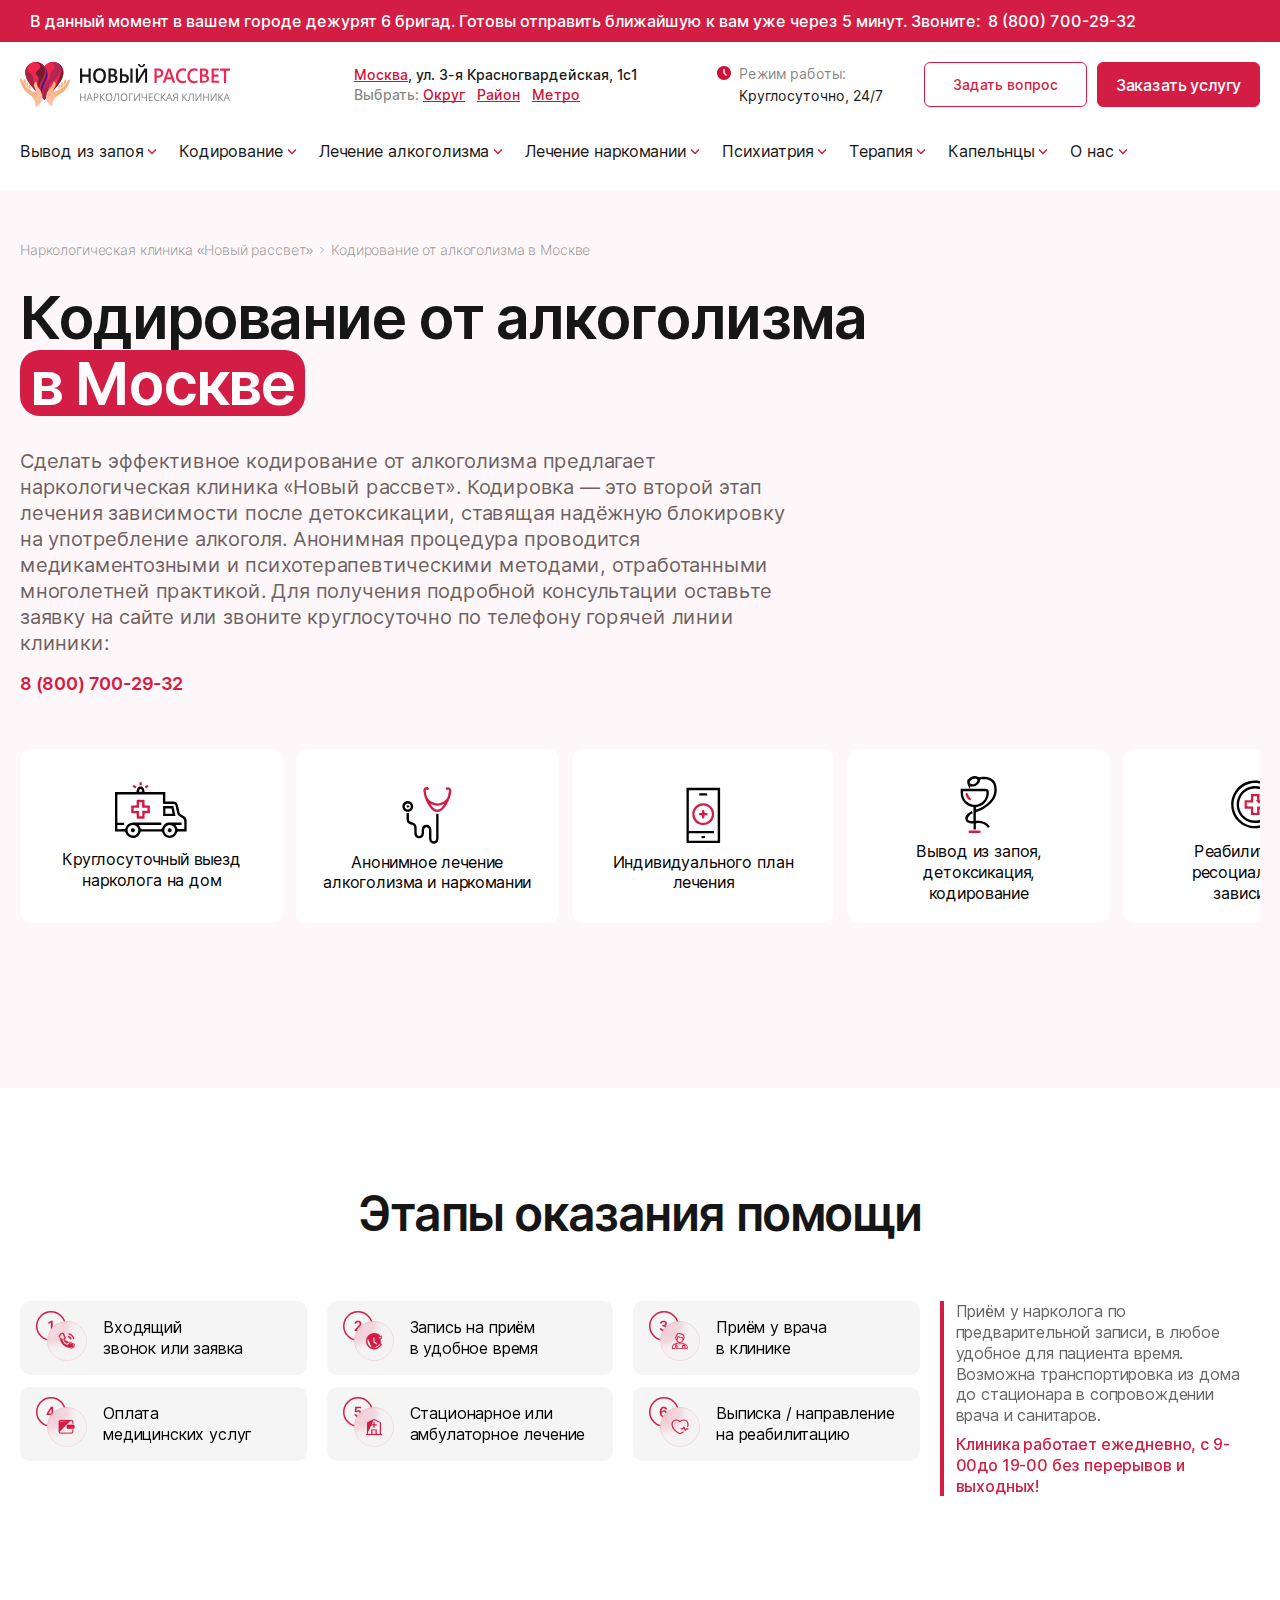
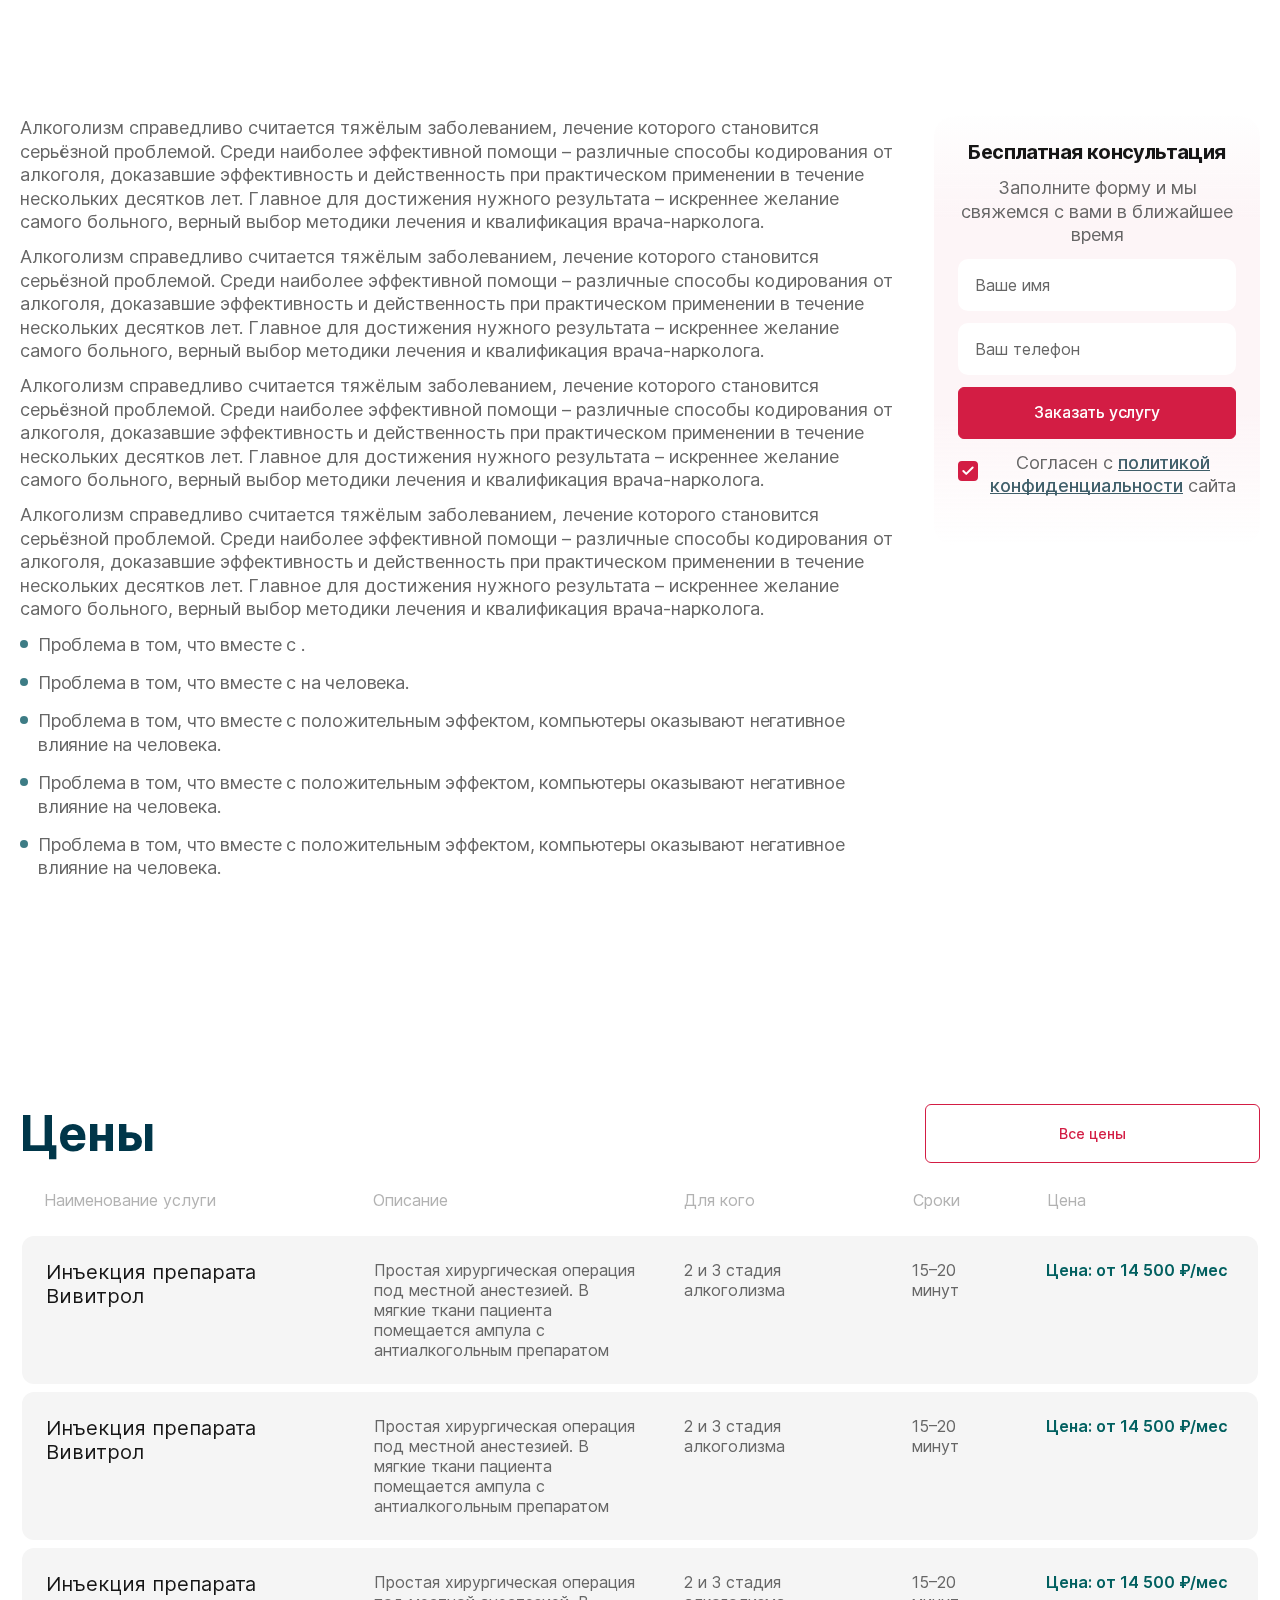
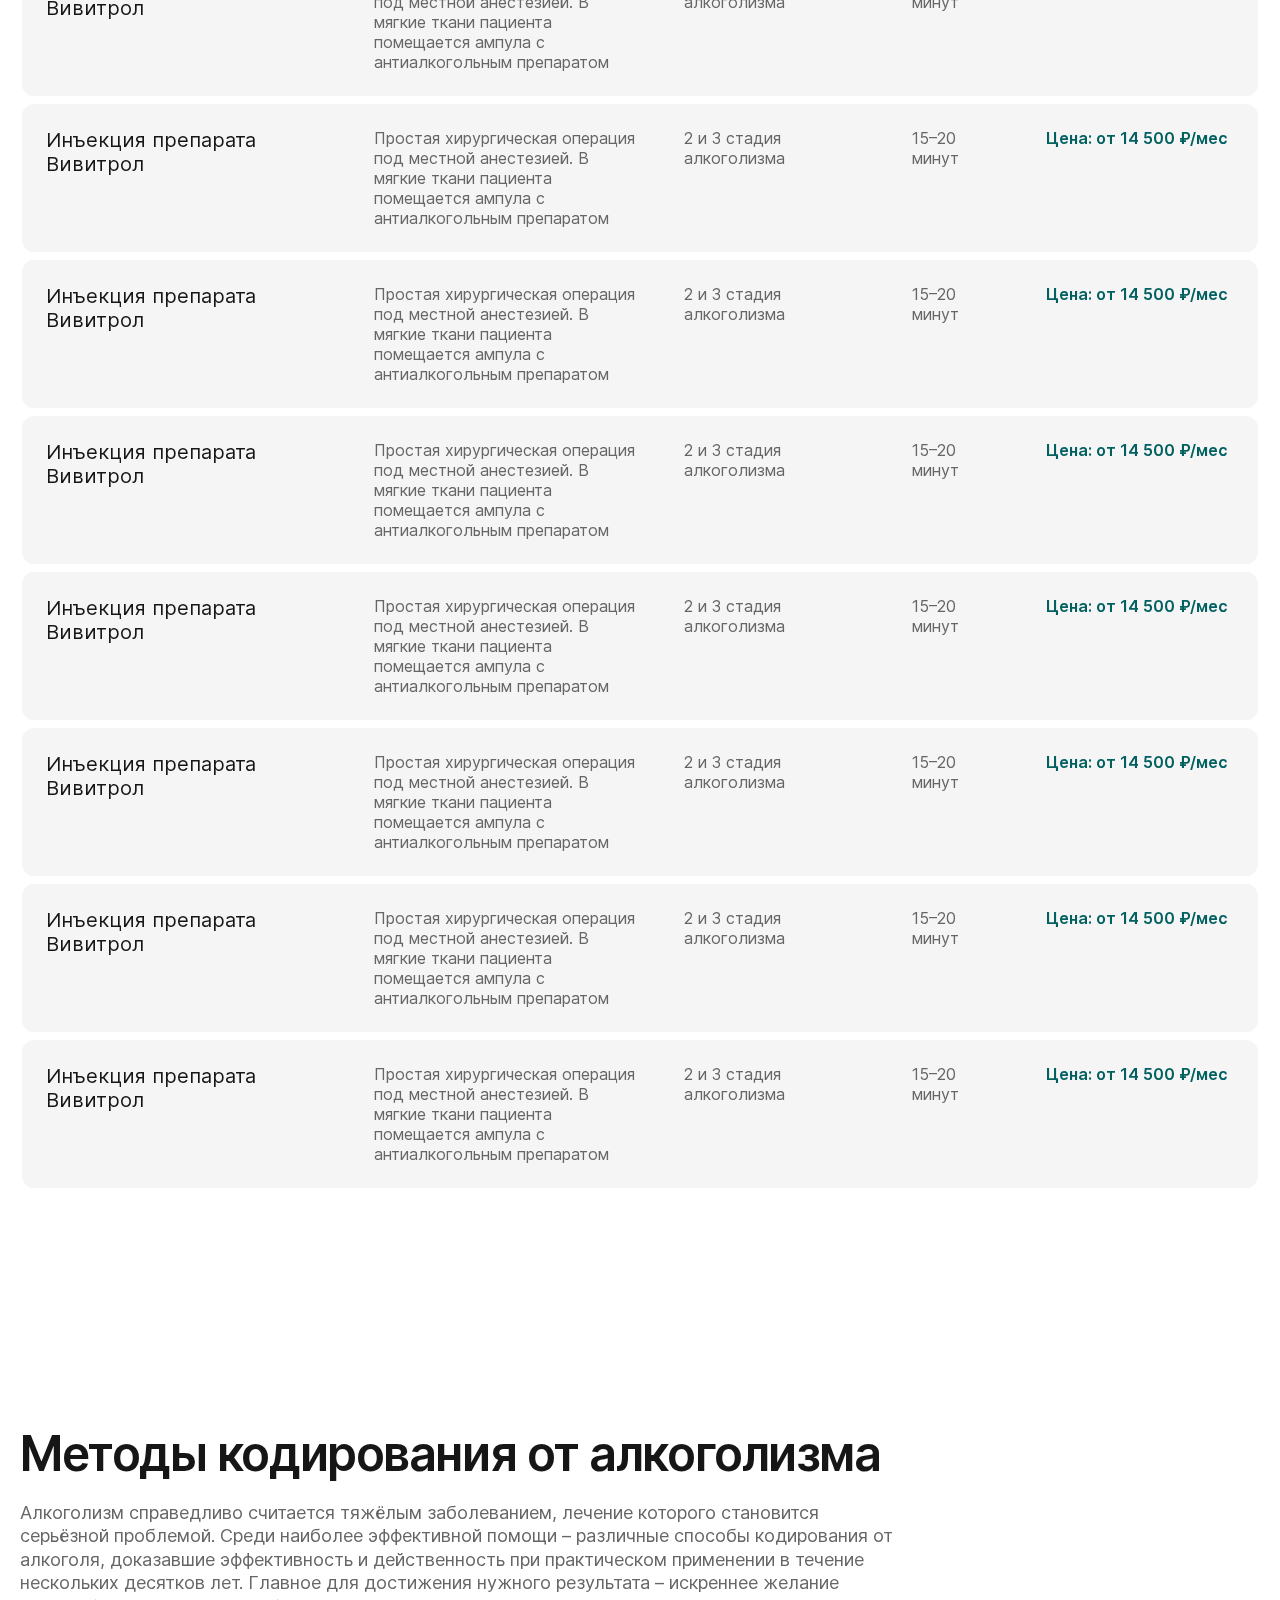
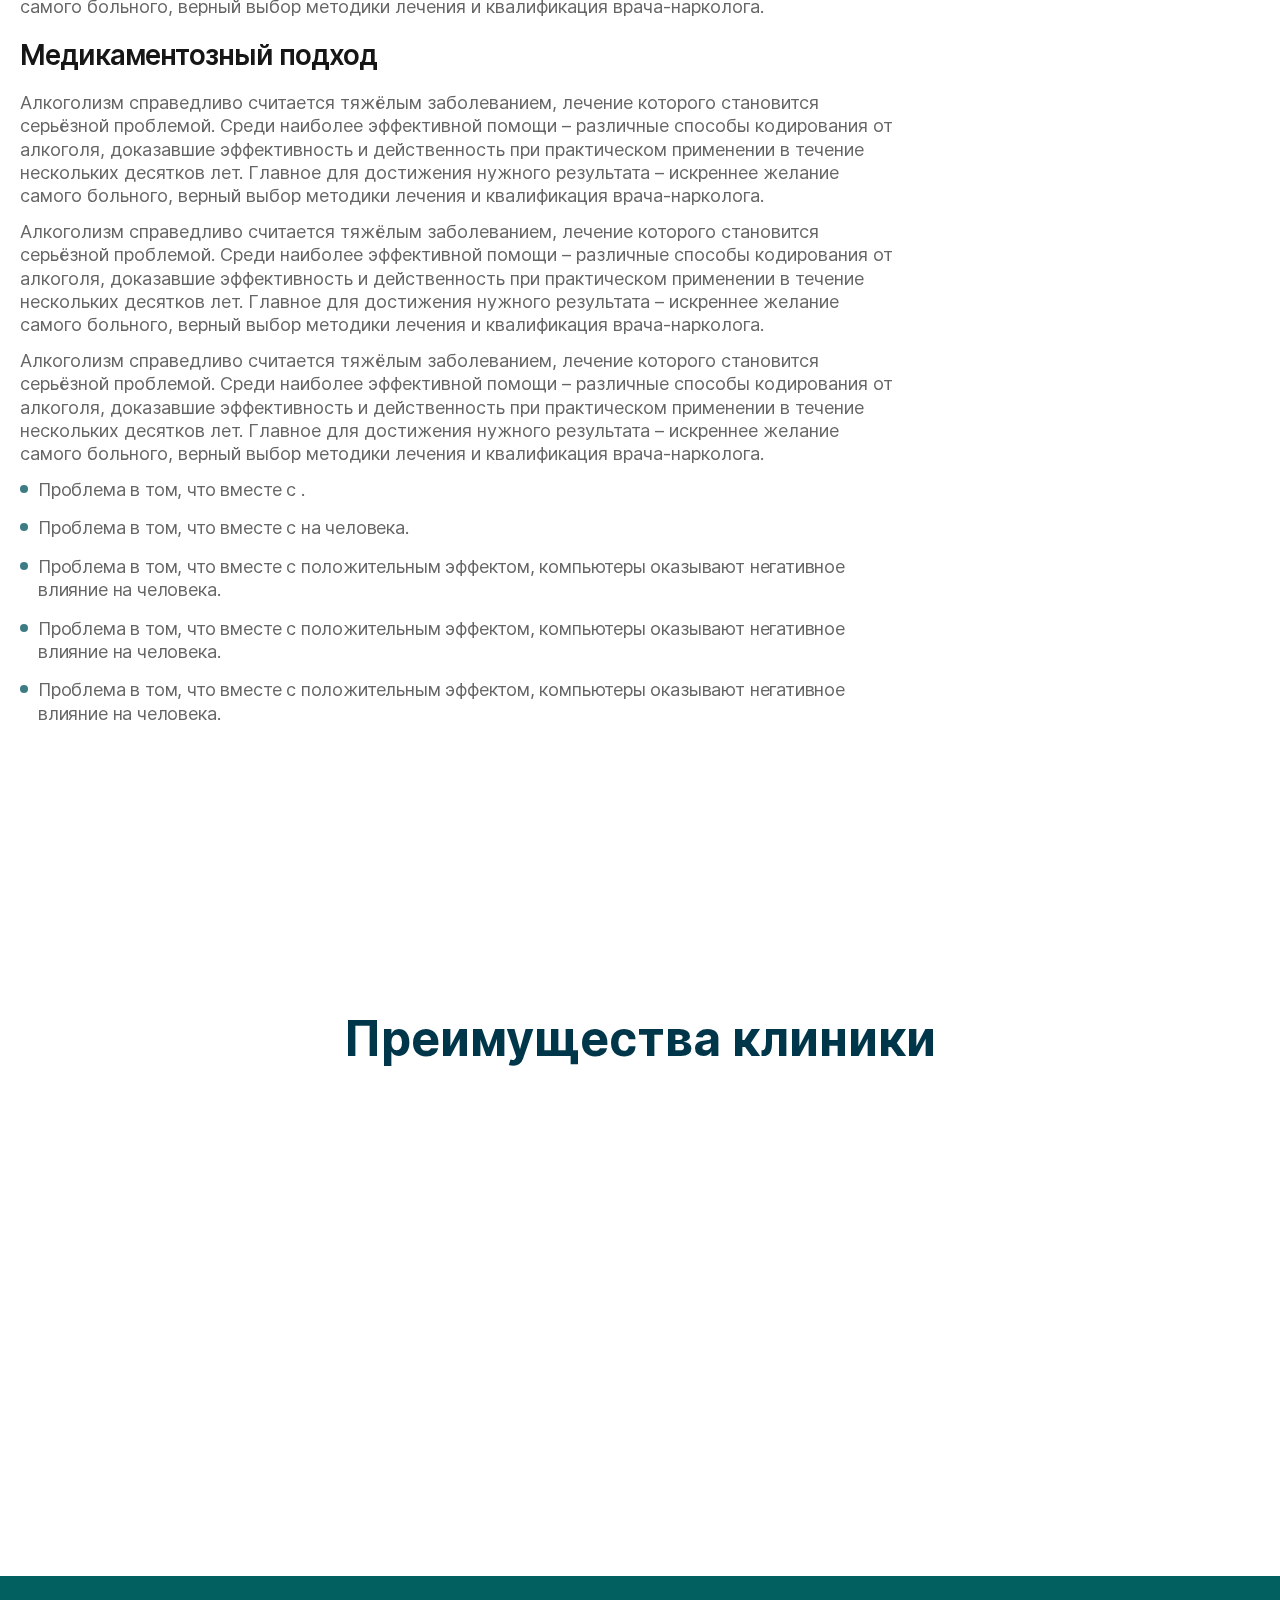
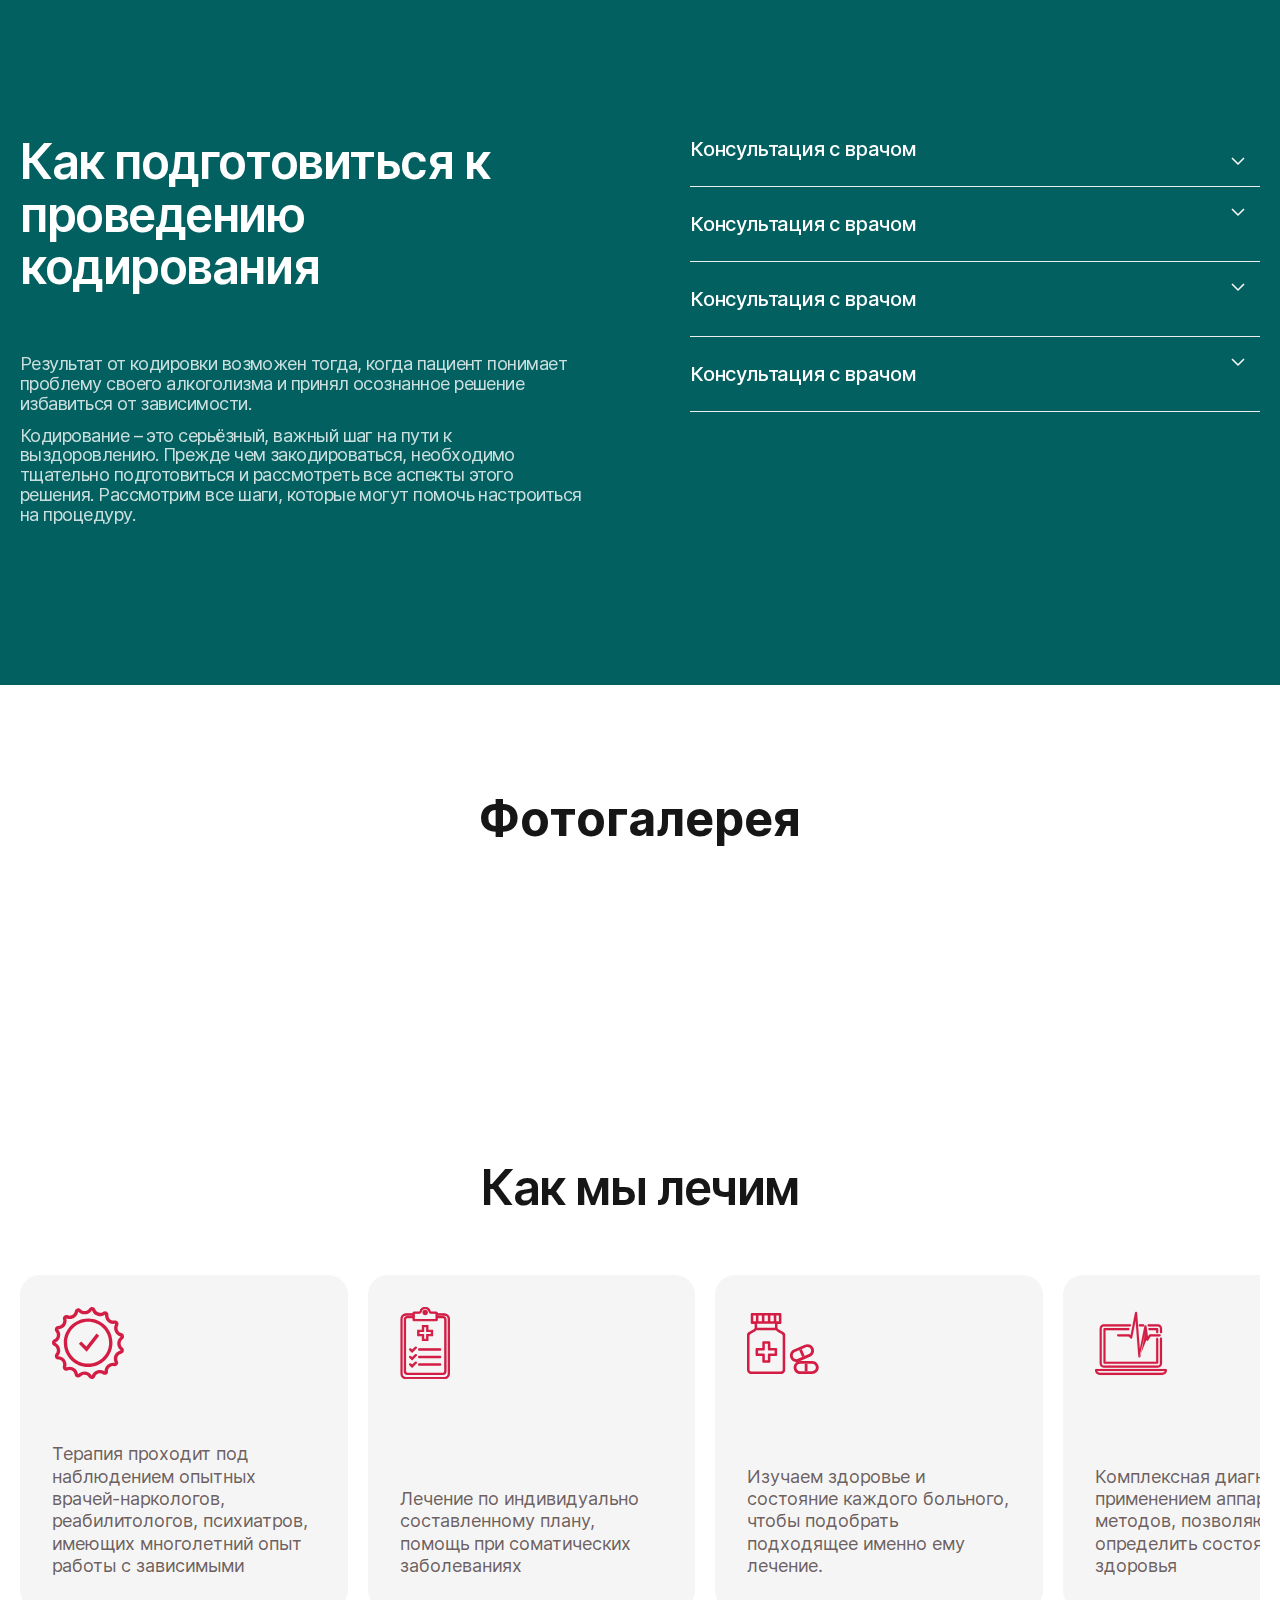
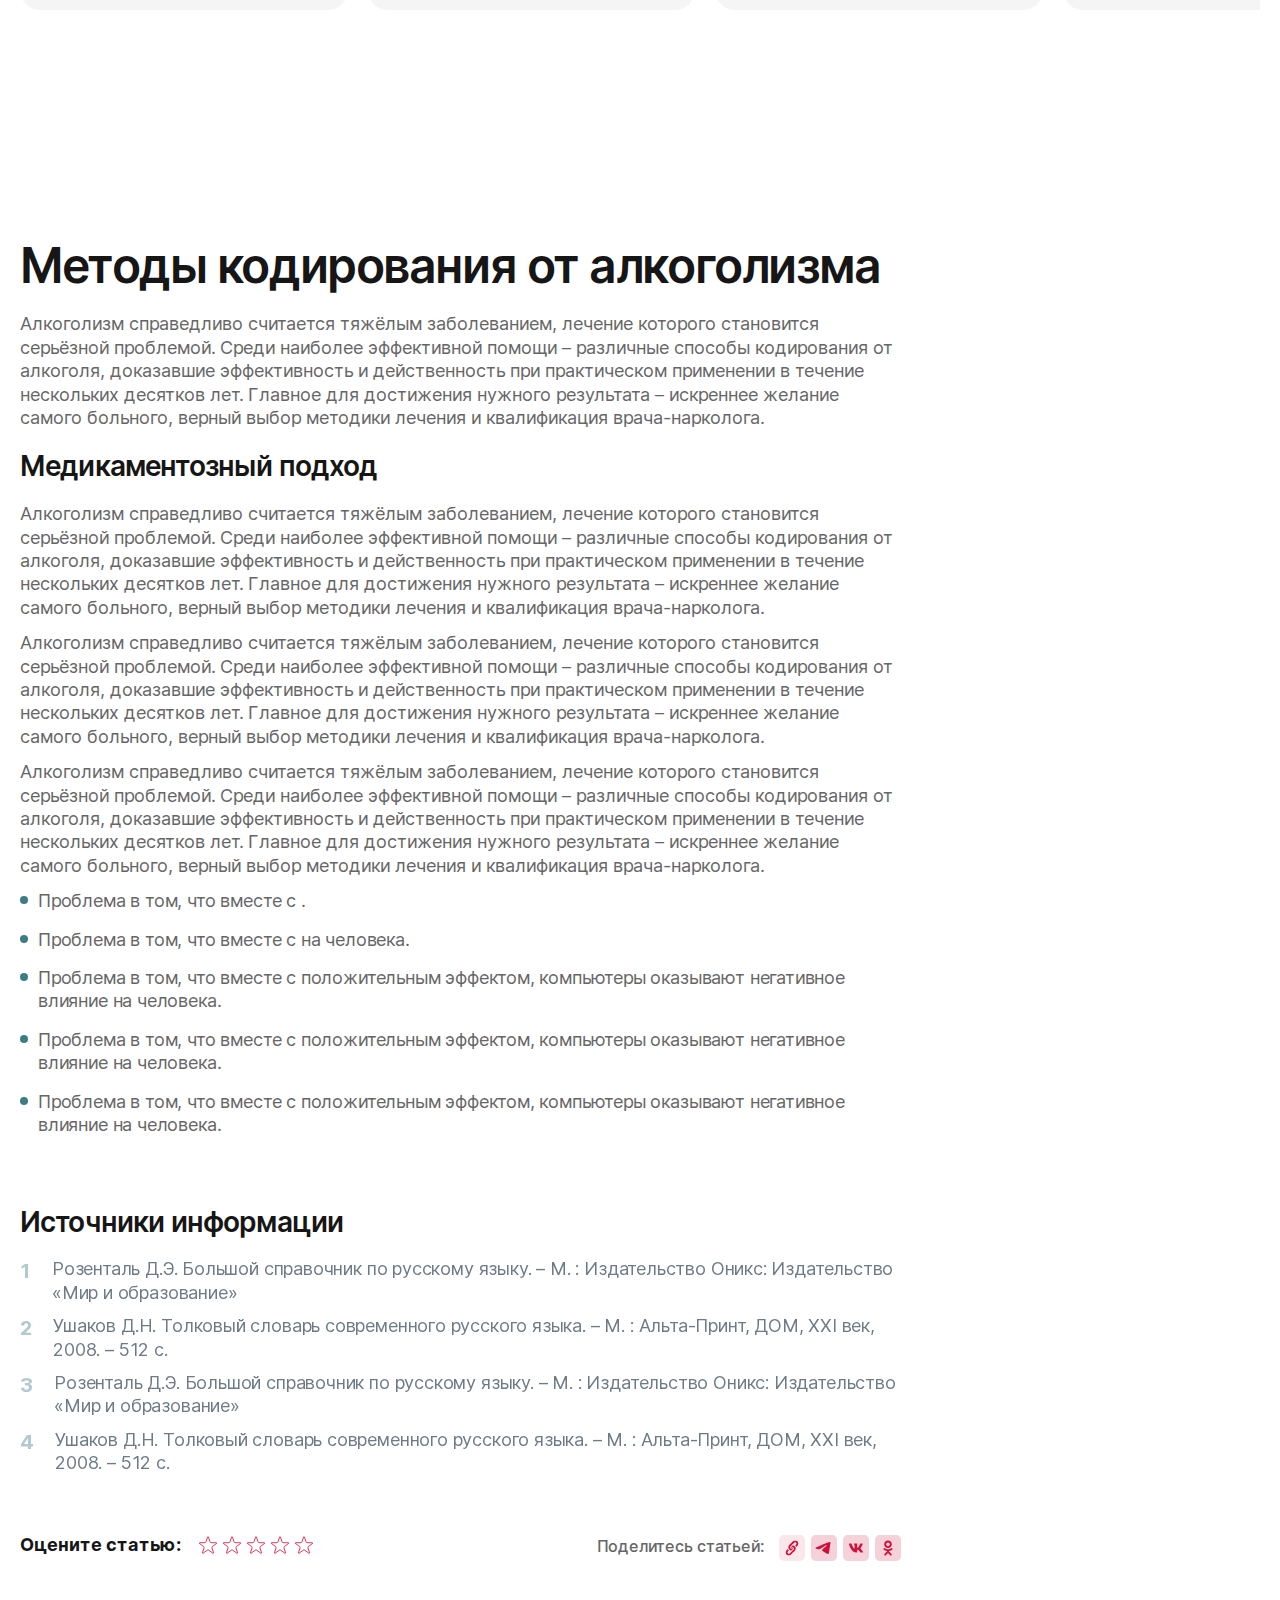
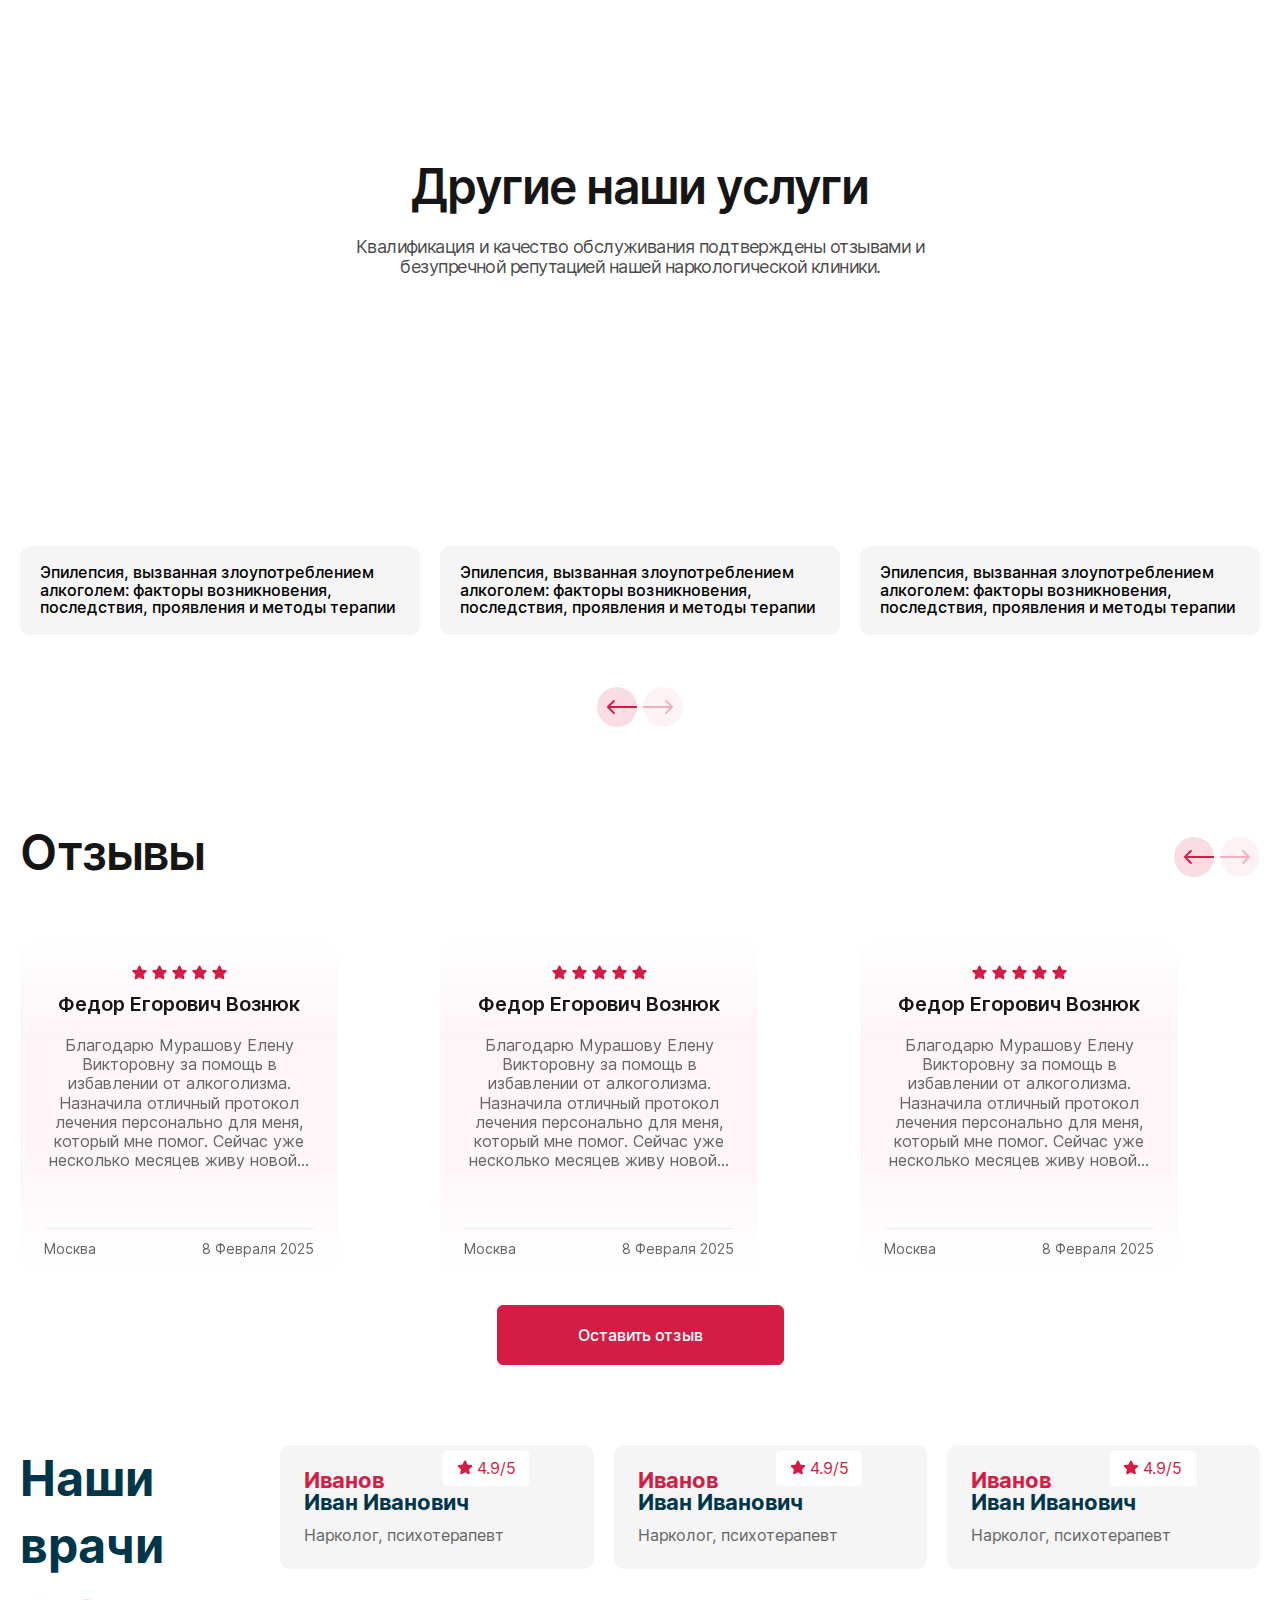
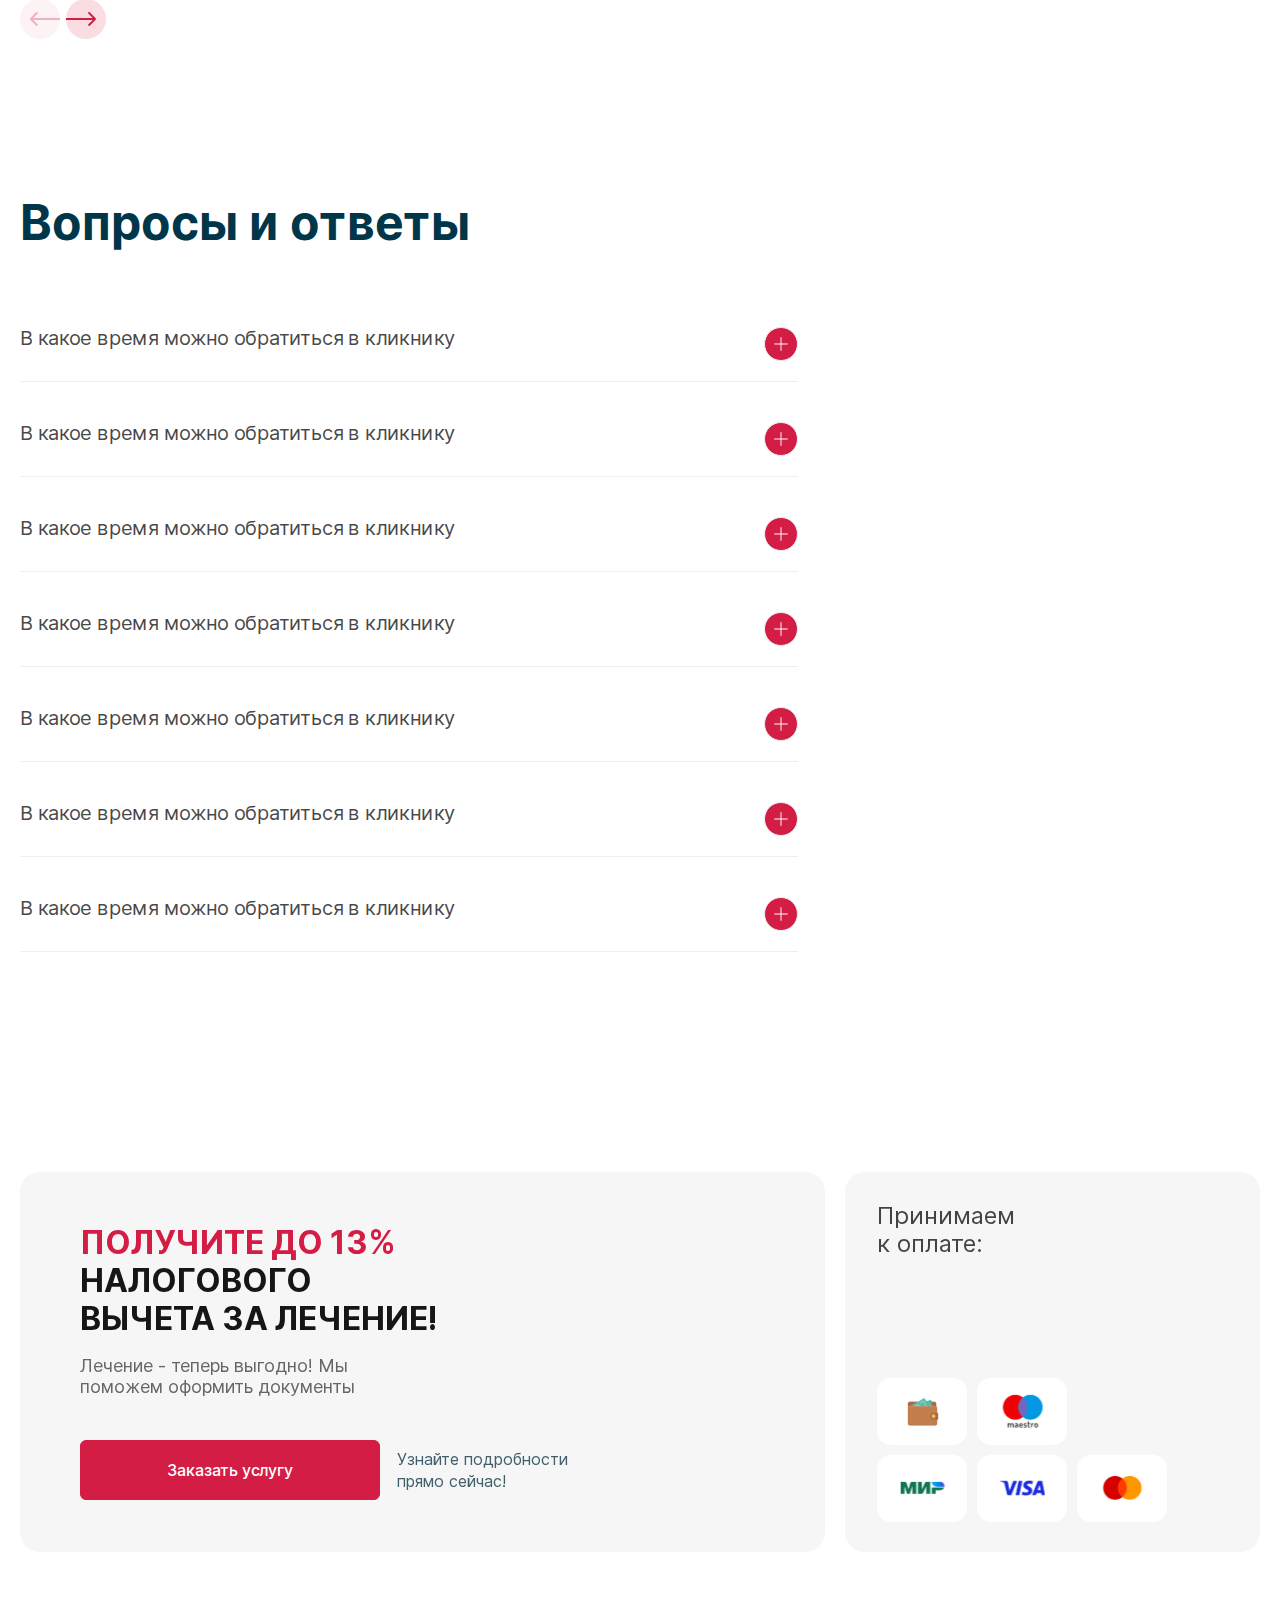
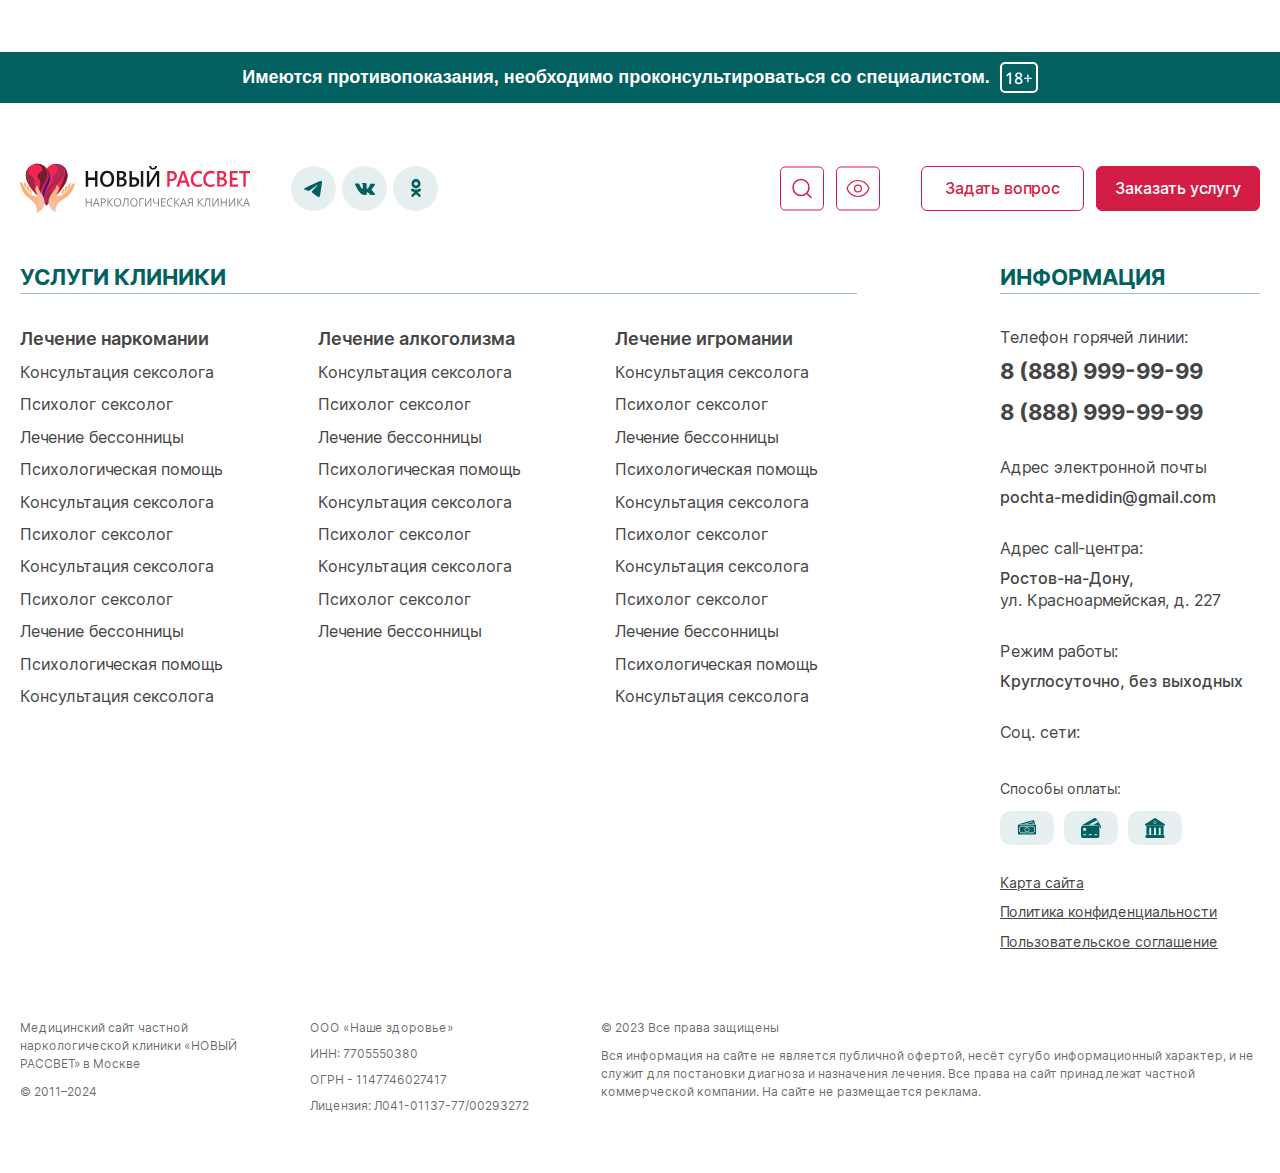
==== commit ea58388c: "Update services.html" ====
--- a/services.html
+++ b/services.html
@@ -1,19 +1,19 @@
-
 <!DOCTYPE html>
 <html lang="ru">
+
 <head>
     <meta http-equiv="Content-Type" content="text/html; charset=utf-8" />
     <link rel="stylesheet" href="assets/css/build/build/swiper.css">
     <link rel="stylesheet" href="assets/css/build/build/fancybox.min.css">
     <link rel="stylesheet" href="assets/css/styles.css">
-    
-    
+
+
     <title>Name</title>
     <meta name='keywords' content='' />
     <meta name='description' content='' />
     <meta name="viewport" content="width=device-width, initial-scale=1, maximum-scale=1, user-scalable=0" />
     <meta http-equiv="X-UA-Compatible" content="IE=edge">
-    <script src="assets/js/build/swiper-bundle.min.js" defer></script> 
+    <script src="assets/js/build/swiper-bundle.min.js" defer></script>
     <script src="assets/js/build/fancybox.min.js" defer></script>
     <script src="assets/js/main.js" defer></script>
     <script src="assets/js/swipers.js" defer></script>
@@ -21,451 +21,467 @@
     <script src="assets/js/sourcebuster.min.js" defer></script>
     <script> </script>
 </head>
+
 <body>
-<div class="page">
-    <header class="header" id="header">
-        <div class="plashka header__plashka">
-            <div class="container">
-                <div class="header__plashka_row">
-                    <p>В данный момент в вашем городе дежурят 6 бригад. Готовы отправить ближайшую к вам уже через 5 минут.
-                        Звоните: <a href="tel:+78007002932"> 8 (800) 700-29-32</a></p>
+    <div class="page">
+        <header class="header" id="header">
+            <div class="plashka header__plashka">
+                <div class="container">
+                    <div class="header__plashka_row">
+                        <p>В данный момент в вашем городе дежурят 6 бригад. Готовы отправить ближайшую к вам уже через 5
+                            минут.
+                            Звоните: <a href="tel:+78007002932"> 8 (800) 700-29-32</a></p>
+                    </div>
+
                 </div>
-    
             </div>
-        </div>
-    
-    
-    
-        <div class="header__inner">
-    
-            <div class="header__main_wrapper">
-                <div class="container">
-                    <div class="header__main">
-                        <a href="index.html" class="header__logo logo">
-                            <picture class="logo__picture">
-                                <source srcset="assets/img/alco/icons/logo.svg" type="image/svg+xml">
-                                <img src="assets/img/alco/icons/logo.png" alt="Logo">
-                            </picture>
-                        </a>
-    
-                        <div class="header__info">
-                            <div class="header__info_item">
-    
-                                <div class="header__info_text header__info_location">
-                                    <p><button href="#" class="popup-btn" data-path="popup-city">Москва</button>,
-                                        ул. 3-я Красногвардейская, 1с1</p>
-                                    <p>Выбрать:
-                                        <button class="popup-btn" data-path="popup-city">Округ</button>
-                                        <button class="popup-btn" data-path="popup-city">Район</button>
-                                        <button class="popup-btn" data-path="popup-city">Метро</button>
-                                    </p>
-    
-                                </div>
-                            </div>
-                            <div class="header__info_item">
-                                <div class="header__info_text header__info_phone">
-                                    <p><a href="tel:89999999999"><svg width="14" height="14" viewBox="0 0 14 14" fill="none"
+
+
+
+            <div class="header__inner">
+
+                <div class="header__main_wrapper">
+                    <div class="container">
+                        <div class="header__main">
+                            <a href="index.html" class="header__logo logo">
+                                <picture class="logo__picture">
+                                    <source srcset="assets/img/alco/icons/logo.svg" type="image/svg+xml">
+                                    <img src="assets/img/alco/icons/logo.png" alt="Logo">
+                                </picture>
+                            </a>
+
+                            <div class="header__info">
+                                <div class="header__info_item">
+
+                                    <div class="header__info_text header__info_location">
+                                        <p><button href="#" class="popup-btn" data-path="popup-city">Москва</button>,
+                                            ул. 3-я Красногвардейская, 1с1</p>
+                                        <p>Выбрать:
+                                            <button class="popup-btn" data-path="popup-city">Округ</button>
+                                            <button class="popup-btn" data-path="popup-city">Район</button>
+                                            <button class="popup-btn" data-path="popup-city">Метро</button>
+                                        </p>
+
+                                    </div>
+                                </div>
+                                <div class="header__info_item">
+                                    <div class="header__info_text header__info_phone">
+                                        <p><a href="tel:89999999999"><svg width="14" height="14" viewBox="0 0 14 14"
+                                                    fill="none" xmlns="http://www.w3.org/2000/svg">
+                                                    <g clip-path="url(#clip0_1042_7135)">
+                                                        <path
+                                                            d="M12.4223 9.44507L10.5173 9.22757C10.2933 9.20126 10.0662 9.22606 9.85321 9.3001C9.64017 9.37415 9.44668 9.49551 9.28729 9.65507L7.90729 11.0351C5.77818 9.95223 4.04762 8.22168 2.96479 6.09257L4.35229 4.70507C4.67479 4.38257 4.83229 3.93257 4.77979 3.47507L4.56229 1.58507C4.51977 1.2192 4.34418 0.881746 4.06896 0.636955C3.79375 0.392163 3.43812 0.257132 3.06979 0.257569H1.77229C0.924787 0.257569 0.219786 0.962569 0.272286 1.81007C0.669786 8.21507 5.79229 13.3301 12.1898 13.7276C13.0373 13.7801 13.7423 13.0751 13.7423 12.2276V10.9301C13.7498 10.1726 13.1798 9.53507 12.4223 9.44507Z"
+                                                            fill="#D11039" />
+                                                    </g>
+                                                    <defs>
+                                                        <clipPath id="clip0_1042_7135">
+                                                            <rect width="14" height="14" fill="white" />
+                                                        </clipPath>
+                                                    </defs>
+                                                </svg>8 (999) 999-99-99</a></p>
+                                        <p><a href="tel:89999999999"><svg width="14" height="14" viewBox="0 0 14 14"
+                                                    fill="none" xmlns="http://www.w3.org/2000/svg">
+                                                    <g clip-path="url(#clip0_1042_7135)">
+                                                        <path
+                                                            d="M12.4223 9.44507L10.5173 9.22757C10.2933 9.20126 10.0662 9.22606 9.85321 9.3001C9.64017 9.37415 9.44668 9.49551 9.28729 9.65507L7.90729 11.0351C5.77818 9.95223 4.04762 8.22168 2.96479 6.09257L4.35229 4.70507C4.67479 4.38257 4.83229 3.93257 4.77979 3.47507L4.56229 1.58507C4.51977 1.2192 4.34418 0.881746 4.06896 0.636955C3.79375 0.392163 3.43812 0.257132 3.06979 0.257569H1.77229C0.924787 0.257569 0.219786 0.962569 0.272286 1.81007C0.669786 8.21507 5.79229 13.3301 12.1898 13.7276C13.0373 13.7801 13.7423 13.0751 13.7423 12.2276V10.9301C13.7498 10.1726 13.1798 9.53507 12.4223 9.44507Z"
+                                                            fill="#D11039" />
+                                                    </g>
+                                                    <defs>
+                                                        <clipPath id="clip0_1042_7135">
+                                                            <rect width="14" height="14" fill="white" />
+                                                        </clipPath>
+                                                    </defs>
+                                                </svg>8 (999) 999-99-99</a></p>
+                                    </div>
+                                </div>
+
+                                <div class="header__info_item">
+                                    <div class="header__info_text header__info_location header__info_location--mode">
+                                        <div>
+                                            <svg width="14" height="14" viewBox="0 0 14 14" fill="none"
                                                 xmlns="http://www.w3.org/2000/svg">
-                                                <g clip-path="url(#clip0_1042_7135)">
+                                                <g clip-path="url(#clip0_1043_7148)">
                                                     <path
-                                                        d="M12.4223 9.44507L10.5173 9.22757C10.2933 9.20126 10.0662 9.22606 9.85321 9.3001C9.64017 9.37415 9.44668 9.49551 9.28729 9.65507L7.90729 11.0351C5.77818 9.95223 4.04762 8.22168 2.96479 6.09257L4.35229 4.70507C4.67479 4.38257 4.83229 3.93257 4.77979 3.47507L4.56229 1.58507C4.51977 1.2192 4.34418 0.881746 4.06896 0.636955C3.79375 0.392163 3.43812 0.257132 3.06979 0.257569H1.77229C0.924787 0.257569 0.219786 0.962569 0.272286 1.81007C0.669786 8.21507 5.79229 13.3301 12.1898 13.7276C13.0373 13.7801 13.7423 13.0751 13.7423 12.2276V10.9301C13.7498 10.1726 13.1798 9.53507 12.4223 9.44507Z"
+                                                        d="M7 0C10.8661 0 14 3.1339 14 7C14 10.8661 10.8661 14 7 14C3.1339 14 0 10.8661 0 7C0 3.1339 3.1339 0 7 0ZM7 2.8C6.81435 2.8 6.6363 2.87375 6.50503 3.00503C6.37375 3.1363 6.3 3.31435 6.3 3.5V7C6.30004 7.18564 6.37382 7.36365 6.5051 7.4949L8.6051 9.5949C8.73712 9.72241 8.91394 9.79297 9.09748 9.79137C9.28102 9.78978 9.45659 9.71616 9.58637 9.58637C9.71616 9.45659 9.78978 9.28102 9.79137 9.09748C9.79297 8.91394 9.72241 8.73712 9.5949 8.6051L7.7 6.7102V3.5C7.7 3.31435 7.62625 3.1363 7.49497 3.00503C7.3637 2.87375 7.18565 2.8 7 2.8Z"
                                                         fill="#D11039" />
                                                 </g>
                                                 <defs>
-                                                    <clipPath id="clip0_1042_7135">
+                                                    <clipPath id="clip0_1043_7148">
                                                         <rect width="14" height="14" fill="white" />
                                                     </clipPath>
                                                 </defs>
-                                            </svg>8 (999) 999-99-99</a></p>
-                                    <p><a href="tel:89999999999"><svg width="14" height="14" viewBox="0 0 14 14" fill="none"
-                                                xmlns="http://www.w3.org/2000/svg">
-                                                <g clip-path="url(#clip0_1042_7135)">
-                                                    <path
-                                                        d="M12.4223 9.44507L10.5173 9.22757C10.2933 9.20126 10.0662 9.22606 9.85321 9.3001C9.64017 9.37415 9.44668 9.49551 9.28729 9.65507L7.90729 11.0351C5.77818 9.95223 4.04762 8.22168 2.96479 6.09257L4.35229 4.70507C4.67479 4.38257 4.83229 3.93257 4.77979 3.47507L4.56229 1.58507C4.51977 1.2192 4.34418 0.881746 4.06896 0.636955C3.79375 0.392163 3.43812 0.257132 3.06979 0.257569H1.77229C0.924787 0.257569 0.219786 0.962569 0.272286 1.81007C0.669786 8.21507 5.79229 13.3301 12.1898 13.7276C13.0373 13.7801 13.7423 13.0751 13.7423 12.2276V10.9301C13.7498 10.1726 13.1798 9.53507 12.4223 9.44507Z"
-                                                        fill="#D11039" />
-                                                </g>
-                                                <defs>
-                                                    <clipPath id="clip0_1042_7135">
-                                                        <rect width="14" height="14" fill="white" />
-                                                    </clipPath>
-                                                </defs>
-                                            </svg>8 (999) 999-99-99</a></p>
-                                </div>
-                            </div>
-    
-                            <div class="header__info_item">
-                                <div class="header__info_text header__info_location header__info_location--mode">
-                                    <div>
-                                        <svg width="14" height="14" viewBox="0 0 14 14" fill="none"
+                                            </svg>
+                                        </div>
+                                        <div>
+                                            <p> Режим работы:</p>
+                                            <p>Круглосуточно, 24/7</p>
+                                        </div>
+                                    </div>
+                                </div>
+                                <div class="header__btns">
+                                    <button class="header__btn header__btn--desctop tertiary-btn popup-btn"
+                                        data-path="popup-question">
+                                        <span>Задать вопрос</span>
+                                    </button>
+                                    <button class="header__btn header__btn--services red-white popup-btn"
+                                        data-path="popup-change">
+                                        <span>Заказать услугу</span>
+                                    </button>
+                                </div>
+                            </div>
+                            <div class="header-mobile__wrapper">
+                                <div class="header-mobile__burger-btns">
+                                    <button class="popup-btn" data-path="popup-city">
+                                        <svg width="36" height="36" viewBox="0 0 36 36" fill="none"
                                             xmlns="http://www.w3.org/2000/svg">
-                                            <g clip-path="url(#clip0_1043_7148)">
-                                                <path
-                                                    d="M7 0C10.8661 0 14 3.1339 14 7C14 10.8661 10.8661 14 7 14C3.1339 14 0 10.8661 0 7C0 3.1339 3.1339 0 7 0ZM7 2.8C6.81435 2.8 6.6363 2.87375 6.50503 3.00503C6.37375 3.1363 6.3 3.31435 6.3 3.5V7C6.30004 7.18564 6.37382 7.36365 6.5051 7.4949L8.6051 9.5949C8.73712 9.72241 8.91394 9.79297 9.09748 9.79137C9.28102 9.78978 9.45659 9.71616 9.58637 9.58637C9.71616 9.45659 9.78978 9.28102 9.79137 9.09748C9.79297 8.91394 9.72241 8.73712 9.5949 8.6051L7.7 6.7102V3.5C7.7 3.31435 7.62625 3.1363 7.49497 3.00503C7.3637 2.87375 7.18565 2.8 7 2.8Z"
-                                                    fill="#D11039" />
-                                            </g>
-                                            <defs>
-                                                <clipPath id="clip0_1043_7148">
-                                                    <rect width="14" height="14" fill="white" />
-                                                </clipPath>
-                                            </defs>
+                                            <rect width="36" height="36" rx="6" fill="#FAF0F2" />
+                                            <path
+                                                d="M18 26C17.5327 25.6788 17.0763 25.3496 16.6386 24.9895C15.907 24.3901 15.2184 23.741 14.5781 23.0455C13.1019 21.4349 11.5 19.102 11.5 16.4824C11.5 15.6311 11.6681 14.7882 11.9948 14.0017C12.3214 13.2152 12.8002 12.5006 13.4038 11.8987C14.0074 11.2967 14.7239 10.8192 15.5126 10.4934C16.3012 10.1677 17.1464 10 18 10C18.8536 10 19.6988 10.1677 20.4874 10.4934C21.2761 10.8192 21.9926 11.2967 22.5962 11.8987C23.1998 12.5006 23.6786 13.2152 24.0052 14.0017C24.3319 14.7882 24.5 15.6311 24.5 16.4824C24.5 19.102 22.8981 21.4357 21.4219 23.0455C20.7815 23.7408 20.093 24.3904 19.3614 24.9895C18.9225 25.3459 18.4683 25.683 18 26Z"
+                                                stroke="#D31D44" stroke-width="1.5" />
+                                        </svg>
+
+                                    </button>
+                                    <a href="tel:+"><svg width="36" height="36" viewBox="0 0 36 36" fill="none"
+                                            xmlns="http://www.w3.org/2000/svg">
+                                            <rect width="36" height="36" rx="6" fill="#FBF1F3" />
+                                            <path
+                                                d="M21.1121 20.0634C22.096 20.5308 23.1448 20.8468 24.223 21.0007C24.3309 21.0162 24.4735 21.0328 24.6508 21.0504C24.7466 21.0603 24.8354 21.1053 24.8999 21.1769C24.9645 21.2485 24.9993 21.3414 24.9992 21.4378L21.1121 20.0634ZM25.7492 21.4387C25.7492 21.4384 25.7492 21.4381 25.7492 21.4378C25.7493 21.1601 25.6485 20.8871 25.457 20.6747C25.268 20.4651 25.008 20.3331 24.7273 20.3044L24.725 20.3041C24.5527 20.287 24.4224 20.2717 24.3301 20.2583L24.329 20.2582C23.3256 20.115 22.3495 19.8209 21.4339 19.386C21.1987 19.2741 20.9315 19.2487 20.6794 19.3143C20.4275 19.3798 20.2067 19.532 20.0557 19.744C20.0554 19.7444 20.0551 19.7448 20.0549 19.7452L19.2212 20.9114C17.4401 20.0082 15.9924 18.5605 15.0893 16.7793L16.2589 15.9434C16.2592 15.9432 16.2595 15.943 16.2598 15.9428C16.6967 15.6315 16.8454 15.0523 16.6161 14.5694L16.6159 14.569C16.1801 13.6532 15.8854 12.6769 15.7415 11.673L15.7414 11.6723C15.7282 11.5802 15.7128 11.4496 15.6957 11.2762L15.6956 11.275C15.6673 10.9939 15.5356 10.7333 15.326 10.5439C15.1165 10.3546 14.8443 10.2499 14.562 10.25C14.562 10.25 14.5619 10.25 14.5618 10.25H11.812C11.4253 10.2499 11.0529 10.3965 10.7701 10.6601C10.4871 10.9238 10.3147 11.285 10.2876 11.6708L10.2876 11.6709C10.2632 12.0196 10.25 12.3163 10.25 12.5556C10.25 19.843 16.1567 25.75 23.4438 25.75C23.6835 25.75 23.9801 25.7368 24.3284 25.7124L25.7492 21.4387Z"
+                                                stroke="#D31D44" stroke-width="1.5" />
+                                        </svg></a>
+                                    <div class="burger__menu">
+                                        <svg class="ham ham6" viewBox="0 0 100 100" width="80"
+                                            onclick="this.classList.toggle('active')">
+                                            <path class="line top"
+                                                d="m 30,33 h 40 c 13.100415,0 14.380204,31.80258 6.899646,33.421777 -24.612039,5.327373 9.016154,-52.337577 -12.75751,-30.563913 l -28.284272,28.284272" />
+                                            <path class="line middle"
+                                                d="m 70,50 c 0,0 -32.213436,0 -40,0 -7.786564,0 -6.428571,-4.640244 -6.428571,-8.571429 0,-5.895471 6.073743,-11.783399 12.286435,-5.570707 6.212692,6.212692 28.284272,28.284272 28.284272,28.284272" />
+                                            <path class="line bottom"
+                                                d="m 69.575405,67.073826 h -40 c -13.100415,0 -14.380204,-31.80258 -6.899646,-33.421777 24.612039,-5.327373 -9.016154,52.337577 12.75751,30.563913 l 28.284272,-28.284272" />
                                         </svg>
                                     </div>
-                                    <div>
-                                        <p> Режим работы:</p>
-                                        <p>Круглосуточно, 24/7</p>
+                                </div>
+                            </div>
+
+                        </div>
+                        <div class="header-mobile__btns">
+                            <button class="header__btn tertiary-btn  popup-btn" data-path="popup-question">
+                                <span>Задать вопрос</span>
+                            </button>
+                            <button class="header__btn header__btn--services red-white popup-btn"
+                                data-path="popup-change">
+                                <span>Заказать услугу</span>
+                            </button>
+                        </div>
+                    </div>
+                </div>
+
+                <div class="container">
+                    <div class="header__top">
+                        <div class="header__menu">
+                            <nav class="header__nav">
+                                <ul class="header__nav_list">
+                                    <li class="header__nav_item hide-item">
+                                        <button class="hide-item__link">Вывод из запоя<span></span></button>
+                                        <div class="header__submenu submenu-3">
+                                            <div class="container">
+                                                <ul>
+                                                    <li class="header__sublink">
+                                                        <a href="#">Консультация нарколога</a>
+                                                    </li>
+                                                    <li class="header__sublink">
+                                                        <a href="#">Капельница от запоя</a>
+                                                    </li>
+                                                    <li class="header__sublink">
+                                                        <a href="#">Вызов нарколога на дом</a>
+                                                    </li>
+                                                    <li class="header__sublink">
+                                                        <a href="#">Вывод из запоя в стационаре</a>
+                                                    </li>
+                                                    <li class="header__sublink">
+                                                        <a href="#">Прокапаться от алкоголя</a>
+                                                    </li>
+                                                    <li class="header__sublink">
+                                                        <a href="#">Принудительный вывод из запоя</a>
+                                                    </li>
+                                                </ul>
+                                            </div>
+                                        </div>
+                                    </li>
+                                    <li class="header__nav_item  hide-item">
+                                        <button class="hide-item__link">Кодирование<span></span></button>
+                                        <div class="header__submenu submenu-3">
+                                            <div class="container">
+                                                <ul>
+                                                    <li class="header__sublink">
+                                                        <a href="#">Консультация нарколога</a>
+                                                    </li>
+                                                    <li class="header__sublink">
+                                                        <a href="#">Капельница от запоя</a>
+                                                    </li>
+                                                    <li class="header__sublink">
+                                                        <a href="#">Вызов нарколога на дом</a>
+                                                    </li>
+                                                    <li class="header__sublink">
+                                                        <a href="#">Вывод из запоя в стационаре</a>
+                                                    </li>
+                                                    <li class="header__sublink">
+                                                        <a href="#">Прокапаться от алкоголя</a>
+                                                    </li>
+                                                    <li class="header__sublink">
+                                                        <a href="#">Принудительный вывод из запоя</a>
+                                                    </li>
+                                                </ul>
+                                            </div>
+                                        </div>
+                                    </li>
+                                    <li class="header__nav_item  hide-item">
+                                        <button class="hide-item__link">Лечение алкоголизма<span></span></button>
+                                        <div class="header__submenu submenu-3">
+                                            <div class="container">
+                                                <ul>
+                                                    <li class="header__sublink">
+                                                        <a href="#">Консультация нарколога</a>
+                                                    </li>
+                                                    <li class="header__sublink">
+                                                        <a href="#">Капельница от запоя</a>
+                                                    </li>
+                                                    <li class="header__sublink">
+                                                        <a href="#">Вызов нарколога на дом</a>
+                                                    </li>
+                                                    <li class="header__sublink">
+                                                        <a href="#">Вывод из запоя в стационаре</a>
+                                                    </li>
+                                                    <li class="header__sublink">
+                                                        <a href="#">Прокапаться от алкоголя</a>
+                                                    </li>
+                                                    <li class="header__sublink">
+                                                        <a href="#">Принудительный вывод из запоя</a>
+                                                    </li>
+                                                </ul>
+                                            </div>
+                                        </div>
+                                    </li>
+                                    <li class="header__nav_item  hide-item">
+                                        <button class="hide-item__link">Лечение наркомании<span></span></button>
+                                        <div class="header__submenu submenu-3">
+                                            <div class="container">
+                                                <ul>
+                                                    <li class="header__sublink">
+                                                        <a href="#">Консультация нарколога</a>
+                                                    </li>
+                                                    <li class="header__sublink">
+                                                        <a href="#">Капельница от запоя</a>
+                                                    </li>
+                                                    <li class="header__sublink">
+                                                        <a href="#">Вызов нарколога на дом</a>
+                                                    </li>
+                                                    <li class="header__sublink">
+                                                        <a href="#">Вывод из запоя в стационаре</a>
+                                                    </li>
+                                                    <li class="header__sublink">
+                                                        <a href="#">Прокапаться от алкоголя</a>
+                                                    </li>
+                                                    <li class="header__sublink">
+                                                        <a href="#">Принудительный вывод из запоя</a>
+                                                    </li>
+                                                </ul>
+                                            </div>
+                                        </div>
+                                    </li>
+                                    <li class="header__nav_item  hide-item">
+                                        <button class="hide-item__link">Психиатрия<span></span></button>
+                                        <div class="header__submenu submenu-3">
+                                            <div class="container">
+                                                <ul>
+                                                    <li class="header__sublink">
+                                                        <a href="#">Консультация нарколога</a>
+                                                    </li>
+                                                    <li class="header__sublink">
+                                                        <a href="#">Капельница от запоя</a>
+                                                    </li>
+                                                    <li class="header__sublink">
+                                                        <a href="#">Вызов нарколога на дом</a>
+                                                    </li>
+                                                    <li class="header__sublink">
+                                                        <a href="#">Вывод из запоя в стационаре</a>
+                                                    </li>
+                                                    <li class="header__sublink">
+                                                        <a href="#">Прокапаться от алкоголя</a>
+                                                    </li>
+                                                    <li class="header__sublink">
+                                                        <a href="#">Принудительный вывод из запоя</a>
+                                                    </li>
+                                                </ul>
+                                            </div>
+                                        </div>
+                                    </li>
+                                    <li class="header__nav_item  hide-item">
+                                        <button class="hide-item__link">Терапия<span></span></button>
+                                        <div class="header__submenu submenu-3">
+                                            <div class="container">
+                                                <ul>
+                                                    <li class="header__sublink">
+                                                        <a href="#">Консультация нарколога</a>
+                                                    </li>
+                                                    <li class="header__sublink">
+                                                        <a href="#">Капельница от запоя</a>
+                                                    </li>
+                                                    <li class="header__sublink">
+                                                        <a href="#">Вызов нарколога на дом</a>
+                                                    </li>
+                                                    <li class="header__sublink">
+                                                        <a href="#">Вывод из запоя в стационаре</a>
+                                                    </li>
+                                                    <li class="header__sublink">
+                                                        <a href="#">Прокапаться от алкоголя</a>
+                                                    </li>
+                                                    <li class="header__sublink">
+                                                        <a href="#">Принудительный вывод из запоя</a>
+                                                    </li>
+                                                </ul>
+                                            </div>
+                                        </div>
+                                    </li>
+                                    <li class="header__nav_item  hide-item">
+                                        <button class="hide-item__link">Капельнцы<span></span></button>
+                                        <div class="header__submenu submenu-3">
+                                            <div class="container">
+                                                <ul>
+                                                    <li class="header__sublink">
+                                                        <a href="#">Консультация нарколога</a>
+                                                    </li>
+                                                    <li class="header__sublink">
+                                                        <a href="#">Капельница от запоя</a>
+                                                    </li>
+                                                    <li class="header__sublink">
+                                                        <a href="#">Вызов нарколога на дом</a>
+                                                    </li>
+                                                    <li class="header__sublink">
+                                                        <a href="#">Вывод из запоя в стационаре</a>
+                                                    </li>
+                                                    <li class="header__sublink">
+                                                        <a href="#">Прокапаться от алкоголя</a>
+                                                    </li>
+                                                    <li class="header__sublink">
+                                                        <a href="#">Принудительный вывод из запоя</a>
+                                                    </li>
+                                                </ul>
+                                            </div>
+                                        </div>
+                                    </li>
+                                    <li class="header__nav_item  hide-item">
+                                        <button class="hide-item__link">О нас<span></span></button>
+                                        <div class="header__submenu submenu-3">
+                                            <div class="container">
+                                                <ul>
+                                                    <li class="header__sublink">
+                                                        <a href="#">Консультация нарколога</a>
+                                                    </li>
+                                                    <li class="header__sublink">
+                                                        <a href="#">Капельница от запоя</a>
+                                                    </li>
+                                                    <li class="header__sublink">
+                                                        <a href="#">Вызов нарколога на дом</a>
+                                                    </li>
+                                                    <li class="header__sublink">
+                                                        <a href="#">Вывод из запоя в стационаре</a>
+                                                    </li>
+                                                    <li class="header__sublink">
+                                                        <a href="#">Прокапаться от алкоголя</a>
+                                                    </li>
+                                                    <li class="header__sublink">
+                                                        <a href="#">Принудительный вывод из запоя</a>
+                                                    </li>
+                                                </ul>
+                                            </div>
+                                        </div>
+                                    </li>
+
+                                </ul>
+                            </nav>
+
+
+
+                            <div class="header-mobile__wrapper header-mobile__info">
+                                <div class="header__info">
+                                    <div class="header__info_item">
+                                        <div class="header__info_text header__info_phone">
+                                            <p>Телефон горячей линии:</p>
+                                            <p><a href="tel:89999999999">8 (888) 999-99-99</a></p>
+                                        </div>
                                     </div>
-                                </div>
-                            </div>
-                            <div class="header__btns">
-                                <button class="header__btn header__btn--desctop tertiary-btn popup-btn" data-path="popup-question">
-                                    <span>Задать вопрос</span>
-                                </button>
-                                <button class="header__btn header__btn--services red-white popup-btn" data-path="popup-change">
-                                    <span>Заказать услугу</span>
-                                </button>
-                            </div>
-                        </div>
-                        <div class="header-mobile__wrapper">
-                            <div class="header-mobile__burger-btns">
-                                <button class="popup-btn" data-path="popup-city">
-                                    <svg width="36" height="36" viewBox="0 0 36 36" fill="none"
-                                        xmlns="http://www.w3.org/2000/svg">
-                                        <rect width="36" height="36" rx="6" fill="#FAF0F2" />
-                                        <path
-                                            d="M18 26C17.5327 25.6788 17.0763 25.3496 16.6386 24.9895C15.907 24.3901 15.2184 23.741 14.5781 23.0455C13.1019 21.4349 11.5 19.102 11.5 16.4824C11.5 15.6311 11.6681 14.7882 11.9948 14.0017C12.3214 13.2152 12.8002 12.5006 13.4038 11.8987C14.0074 11.2967 14.7239 10.8192 15.5126 10.4934C16.3012 10.1677 17.1464 10 18 10C18.8536 10 19.6988 10.1677 20.4874 10.4934C21.2761 10.8192 21.9926 11.2967 22.5962 11.8987C23.1998 12.5006 23.6786 13.2152 24.0052 14.0017C24.3319 14.7882 24.5 15.6311 24.5 16.4824C24.5 19.102 22.8981 21.4357 21.4219 23.0455C20.7815 23.7408 20.093 24.3904 19.3614 24.9895C18.9225 25.3459 18.4683 25.683 18 26Z"
-                                            stroke="#D31D44" stroke-width="1.5" />
-                                    </svg>
-    
-                                </button>
-                                <a href="tel:+"><svg width="36" height="36" viewBox="0 0 36 36" fill="none"
-                                        xmlns="http://www.w3.org/2000/svg">
-                                        <rect width="36" height="36" rx="6" fill="#FBF1F3" />
-                                        <path
-                                            d="M21.1121 20.0634C22.096 20.5308 23.1448 20.8468 24.223 21.0007C24.3309 21.0162 24.4735 21.0328 24.6508 21.0504C24.7466 21.0603 24.8354 21.1053 24.8999 21.1769C24.9645 21.2485 24.9993 21.3414 24.9992 21.4378L21.1121 20.0634ZM25.7492 21.4387C25.7492 21.4384 25.7492 21.4381 25.7492 21.4378C25.7493 21.1601 25.6485 20.8871 25.457 20.6747C25.268 20.4651 25.008 20.3331 24.7273 20.3044L24.725 20.3041C24.5527 20.287 24.4224 20.2717 24.3301 20.2583L24.329 20.2582C23.3256 20.115 22.3495 19.8209 21.4339 19.386C21.1987 19.2741 20.9315 19.2487 20.6794 19.3143C20.4275 19.3798 20.2067 19.532 20.0557 19.744C20.0554 19.7444 20.0551 19.7448 20.0549 19.7452L19.2212 20.9114C17.4401 20.0082 15.9924 18.5605 15.0893 16.7793L16.2589 15.9434C16.2592 15.9432 16.2595 15.943 16.2598 15.9428C16.6967 15.6315 16.8454 15.0523 16.6161 14.5694L16.6159 14.569C16.1801 13.6532 15.8854 12.6769 15.7415 11.673L15.7414 11.6723C15.7282 11.5802 15.7128 11.4496 15.6957 11.2762L15.6956 11.275C15.6673 10.9939 15.5356 10.7333 15.326 10.5439C15.1165 10.3546 14.8443 10.2499 14.562 10.25C14.562 10.25 14.5619 10.25 14.5618 10.25H11.812C11.4253 10.2499 11.0529 10.3965 10.7701 10.6601C10.4871 10.9238 10.3147 11.285 10.2876 11.6708L10.2876 11.6709C10.2632 12.0196 10.25 12.3163 10.25 12.5556C10.25 19.843 16.1567 25.75 23.4438 25.75C23.6835 25.75 23.9801 25.7368 24.3284 25.7124L25.7492 21.4387Z"
-                                            stroke="#D31D44" stroke-width="1.5" />
-                                    </svg></a>
-                                <div class="burger__menu">
-                                    <svg class="ham ham6" viewBox="0 0 100 100" width="80"
-                                        onclick="this.classList.toggle('active')">
-                                        <path class="line top"
-                                            d="m 30,33 h 40 c 13.100415,0 14.380204,31.80258 6.899646,33.421777 -24.612039,5.327373 9.016154,-52.337577 -12.75751,-30.563913 l -28.284272,28.284272" />
-                                        <path class="line middle"
-                                            d="m 70,50 c 0,0 -32.213436,0 -40,0 -7.786564,0 -6.428571,-4.640244 -6.428571,-8.571429 0,-5.895471 6.073743,-11.783399 12.286435,-5.570707 6.212692,6.212692 28.284272,28.284272 28.284272,28.284272" />
-                                        <path class="line bottom"
-                                            d="m 69.575405,67.073826 h -40 c -13.100415,0 -14.380204,-31.80258 -6.899646,-33.421777 24.612039,-5.327373 -9.016154,52.337577 12.75751,30.563913 l 28.284272,-28.284272" />
-                                    </svg>
-                                </div>
-                            </div>
-                        </div>
-    
-                    </div>
-                    <div class="header-mobile__btns">
-                        <button class="header__btn tertiary-btn  popup-btn" data-path="popup-question">
-                            <span>Задать вопрос</span>
-                        </button>
-                        <button class="header__btn header__btn--services red-white popup-btn" data-path="popup-change">
-                            <span>Заказать услугу</span>
-                        </button>
+                                    <div class="header__info_item">
+                                        <div class="header__info_text header__info_email">
+                                            <p>Адрес электронной почты</p>
+                                            <p><a href="mailto:pochta-medidin@gmail.com">pochta-medidin@gmail.com</a>
+                                            </p>
+                                        </div>
+                                    </div>
+                                    <div class="header__info_item">
+                                        <div class="header__info_text header__info_location">
+                                            <p>Адрес call-центра:</p>
+                                            <p><button href="#" class="popup-btn" data-path="popup-city">Москва, ул. 3-я
+                                                    Красногвардейская, 1с1
+                                            </p>
+                                        </div>
+                                    </div>
+                                    <div class="header__info_item">
+                                        <div class="header__info_text header__info_mode">
+                                            <p>Режим работы:</p>
+                                            <p>Круглосуточно, без выходных
+                                            </p>
+                                        </div>
+                                    </div>
+
+
+
+                                    <div class="header__info_item">
+
+                                        <div class="header__info_text header__info_social">
+                                            <p>Соц. сети:</p>
+                                            <p>
+                                                <a href="http://"><svg width="35" height="35" viewBox="0 0 35 35"
+                                                        fill="none" xmlns="http://www.w3.org/2000/svg">
+                                                        <rect width="35" height="35" rx="5" fill="#026060"
+                                                            fill-opacity="0.1" />
+                                                        <path
+                                                            d="M8.27177 17.4349C10.1132 16.3327 12.1688 15.4127 14.0894 14.488C17.3936 12.9735 20.7109 11.4853 24.0617 10.0997C24.7137 9.8636 25.885 9.63272 25.9999 10.6826C25.937 12.1688 25.6783 13.6462 25.5008 15.1236C25.0504 18.3726 24.5297 21.6105 24.0221 24.8488C23.8471 25.9275 22.6037 26.4859 21.8081 25.7956C19.896 24.3921 17.9692 23.0022 16.0815 21.5662C15.4632 20.8834 16.0366 19.9029 16.5888 19.4153C18.1637 17.7287 19.8338 16.2958 21.3264 14.5221C21.729 13.4655 20.5394 14.356 20.147 14.6288C17.9911 16.2433 15.8878 17.9564 13.6148 19.3753C12.4537 20.0699 11.1004 19.4763 9.93987 19.0887C8.89928 18.6206 7.37454 18.1488 8.27177 17.4349Z"
+                                                            fill="#026060" />
+                                                    </svg>
+                                                </a>
+                                                <a href="http://"><svg width="35" height="35" viewBox="0 0 35 35"
+                                                        fill="none" xmlns="http://www.w3.org/2000/svg">
+                                                        <rect width="35" height="35" rx="5" fill="#026060"
+                                                            fill-opacity="0.1" />
+                                                        <path
+                                                            d="M25.7929 20.3042C24.1129 18.6717 24.3274 18.9202 26.3648 16.1166C27.5801 14.4132 28.0806 13.3485 27.9376 12.8872C27.8661 12.6033 26.901 12.6743 26.901 12.6743H23.8984C23.8984 12.6743 23.4338 12.6743 23.255 12.9937C22.9333 13.597 22.7904 14.3422 22.1469 15.4423C20.7887 17.82 20.2525 17.962 20.038 17.82C19.5376 17.4652 19.6448 16.436 19.6448 15.6908C19.6448 13.384 19.9665 12.4259 19.0014 12.142C18.787 12.071 18.6082 12.071 18.2865 12.0355C17.8933 12 17.5001 12 17.1427 12C16.2491 12 15.5699 12.0355 15.1052 12.2484C14.7478 12.4259 14.4976 12.8162 14.6763 12.8517C14.8908 12.8872 15.3197 12.9937 15.5699 13.3131C15.8916 13.7389 15.8559 14.7326 15.8559 14.7326C15.8559 14.7326 16.0346 17.4652 15.4269 17.7845C15.0338 18.033 14.4618 17.5361 13.2823 15.3714C12.6746 14.2712 12.6031 13.526 12.2099 13.0292C11.9597 12.7098 11.495 12.6033 11.495 12.6033H8.63546C8.63546 12.6033 8.13504 12.5678 8.06355 12.7098C7.92057 12.8872 8.06355 13.2421 8.06355 13.2421C8.06355 13.2421 10.3155 18.7427 12.8533 21.5108C15.1052 24.1369 17.7504 23.995 17.7504 23.995C17.7504 23.995 19.2874 24.0659 19.5018 23.6756C19.6448 23.5336 19.6806 23.1078 19.6806 23.1078C19.6806 23.1078 19.6448 21.4043 20.3955 21.1559C21.1461 20.9075 22.0755 22.7884 23.0763 23.4981C23.8269 24.0659 24.0414 23.995 24.3989 23.995C25.1138 23.995 27.0797 23.995 27.0797 23.995C27.0797 23.995 28.4738 23.853 27.8304 22.6819C27.7231 22.6109 27.4014 21.8657 25.7929 20.3042Z"
+                                                            fill="#026060" />
+                                                    </svg>
+                                                </a>
+                                                <a href="http://"><svg width="35" height="35" viewBox="0 0 35 35"
+                                                        fill="none" xmlns="http://www.w3.org/2000/svg">
+                                                        <rect width="35" height="35" rx="5" fill="#026060"
+                                                            fill-opacity="0.1" />
+                                                        <path
+                                                            d="M17.988 17.307C15.542 17.307 13.509 15.1956 13.509 12.6972C13.509 10.1123 15.542 8 17.9889 8C20.519 8 22.468 10.1114 22.468 12.6972C22.4636 13.9239 21.9909 15.0987 21.1536 15.9633C20.3163 16.8279 19.183 17.3115 18.0028 17.3079L17.988 17.307ZM17.988 10.7153C16.9525 10.7153 16.1645 11.6198 16.1645 12.6981C16.1645 13.7745 16.9525 14.5935 17.9889 14.5935C19.0669 14.5935 19.8133 13.7745 19.8133 12.6981C19.8141 11.6189 19.0669 10.7153 17.988 10.7153ZM19.7717 21.1429L22.3026 23.6854C22.8005 24.2443 22.8005 25.0633 22.3026 25.5808C21.7641 26.1397 20.9337 26.1397 20.519 25.5808L17.9889 22.9951L15.542 25.5808C15.2935 25.8391 14.961 25.9678 14.587 25.9678C14.2969 25.9678 13.9653 25.8382 13.6743 25.5808C13.1765 25.0633 13.1765 24.2443 13.6743 23.6845L16.2459 21.142C15.3172 20.8561 14.4264 20.4513 13.5938 19.9368C12.9713 19.5921 12.8474 18.7308 13.1791 18.0837C13.5938 17.4375 14.3402 17.2656 15.0043 17.6967C15.9036 18.2672 16.9367 18.569 17.9902 18.569C19.0437 18.569 20.0768 18.2672 20.9761 17.6967C21.6402 17.2656 22.4273 17.4375 22.8005 18.0837C23.1745 18.7308 23.0074 19.5912 22.4264 19.9368C21.6394 20.4544 20.7268 20.8423 19.7726 21.1438L19.7717 21.1429Z"
+                                                            fill="#026060" />
+                                                    </svg>
+                                                </a>
+                                            </p>
+                                        </div>
+                                    </div>
+                                </div>
+
+                            </div>
+                        </div>
+
                     </div>
                 </div>
             </div>
-    
-            <div class="container">
-                <div class="header__top">
-                    <div class="header__menu">
-                        <nav class="header__nav">
-                            <ul class="header__nav_list">
-                                <li class="header__nav_item hide-item">
-                                    <button class="hide-item__link">Вывод из запоя<span></span></button>
-                                    <div class="header__submenu submenu-3">
-                                        <div class="container">
-                                            <ul>
-                                                <li class="header__sublink">
-                                                    <a href="#">Консультация нарколога</a>
-                                                </li>
-                                                <li class="header__sublink">
-                                                    <a href="#">Капельница от запоя</a>
-                                                </li>
-                                                <li class="header__sublink">
-                                                    <a href="#">Вызов нарколога на дом</a>
-                                                </li>
-                                                <li class="header__sublink">
-                                                    <a href="#">Вывод из запоя в стационаре</a>
-                                                </li>
-                                                <li class="header__sublink">
-                                                    <a href="#">Прокапаться от алкоголя</a>
-                                                </li>
-                                                <li class="header__sublink">
-                                                    <a href="#">Принудительный вывод из запоя</a>
-                                                </li>
-                                            </ul>
-                                        </div>
-                                    </div>                            </li>
-                                <li class="header__nav_item  hide-item">
-                                    <button class="hide-item__link">Кодирование<span></span></button>
-                                    <div class="header__submenu submenu-3">
-                                        <div class="container">
-                                            <ul>
-                                                <li class="header__sublink">
-                                                    <a href="#">Консультация нарколога</a>
-                                                </li>
-                                                <li class="header__sublink">
-                                                    <a href="#">Капельница от запоя</a>
-                                                </li>
-                                                <li class="header__sublink">
-                                                    <a href="#">Вызов нарколога на дом</a>
-                                                </li>
-                                                <li class="header__sublink">
-                                                    <a href="#">Вывод из запоя в стационаре</a>
-                                                </li>
-                                                <li class="header__sublink">
-                                                    <a href="#">Прокапаться от алкоголя</a>
-                                                </li>
-                                                <li class="header__sublink">
-                                                    <a href="#">Принудительный вывод из запоя</a>
-                                                </li>
-                                            </ul>
-                                        </div>
-                                    </div>                            </li>
-                                <li class="header__nav_item  hide-item">
-                                    <button class="hide-item__link">Лечение алкоголизма<span></span></button>
-                                    <div class="header__submenu submenu-3">
-                                        <div class="container">
-                                            <ul>
-                                                <li class="header__sublink">
-                                                    <a href="#">Консультация нарколога</a>
-                                                </li>
-                                                <li class="header__sublink">
-                                                    <a href="#">Капельница от запоя</a>
-                                                </li>
-                                                <li class="header__sublink">
-                                                    <a href="#">Вызов нарколога на дом</a>
-                                                </li>
-                                                <li class="header__sublink">
-                                                    <a href="#">Вывод из запоя в стационаре</a>
-                                                </li>
-                                                <li class="header__sublink">
-                                                    <a href="#">Прокапаться от алкоголя</a>
-                                                </li>
-                                                <li class="header__sublink">
-                                                    <a href="#">Принудительный вывод из запоя</a>
-                                                </li>
-                                            </ul>
-                                        </div>
-                                    </div>                            </li>
-                                <li class="header__nav_item  hide-item">
-                                    <button class="hide-item__link">Лечение наркомании<span></span></button>
-                                    <div class="header__submenu submenu-3">
-                                        <div class="container">
-                                            <ul>
-                                                <li class="header__sublink">
-                                                    <a href="#">Консультация нарколога</a>
-                                                </li>
-                                                <li class="header__sublink">
-                                                    <a href="#">Капельница от запоя</a>
-                                                </li>
-                                                <li class="header__sublink">
-                                                    <a href="#">Вызов нарколога на дом</a>
-                                                </li>
-                                                <li class="header__sublink">
-                                                    <a href="#">Вывод из запоя в стационаре</a>
-                                                </li>
-                                                <li class="header__sublink">
-                                                    <a href="#">Прокапаться от алкоголя</a>
-                                                </li>
-                                                <li class="header__sublink">
-                                                    <a href="#">Принудительный вывод из запоя</a>
-                                                </li>
-                                            </ul>
-                                        </div>
-                                    </div>                            </li>
-                                <li class="header__nav_item  hide-item">
-                                    <button class="hide-item__link">Психиатрия<span></span></button>
-                                    <div class="header__submenu submenu-3">
-                                        <div class="container">
-                                            <ul>
-                                                <li class="header__sublink">
-                                                    <a href="#">Консультация нарколога</a>
-                                                </li>
-                                                <li class="header__sublink">
-                                                    <a href="#">Капельница от запоя</a>
-                                                </li>
-                                                <li class="header__sublink">
-                                                    <a href="#">Вызов нарколога на дом</a>
-                                                </li>
-                                                <li class="header__sublink">
-                                                    <a href="#">Вывод из запоя в стационаре</a>
-                                                </li>
-                                                <li class="header__sublink">
-                                                    <a href="#">Прокапаться от алкоголя</a>
-                                                </li>
-                                                <li class="header__sublink">
-                                                    <a href="#">Принудительный вывод из запоя</a>
-                                                </li>
-                                            </ul>
-                                        </div>
-                                    </div>                            </li>
-                                <li class="header__nav_item  hide-item">
-                                    <button class="hide-item__link">Терапия<span></span></button>
-                                    <div class="header__submenu submenu-3">
-                                        <div class="container">
-                                            <ul>
-                                                <li class="header__sublink">
-                                                    <a href="#">Консультация нарколога</a>
-                                                </li>
-                                                <li class="header__sublink">
-                                                    <a href="#">Капельница от запоя</a>
-                                                </li>
-                                                <li class="header__sublink">
-                                                    <a href="#">Вызов нарколога на дом</a>
-                                                </li>
-                                                <li class="header__sublink">
-                                                    <a href="#">Вывод из запоя в стационаре</a>
-                                                </li>
-                                                <li class="header__sublink">
-                                                    <a href="#">Прокапаться от алкоголя</a>
-                                                </li>
-                                                <li class="header__sublink">
-                                                    <a href="#">Принудительный вывод из запоя</a>
-                                                </li>
-                                            </ul>
-                                        </div>
-                                    </div>                            </li>
-                                <li class="header__nav_item  hide-item">
-                                    <button class="hide-item__link">Капельнцы<span></span></button>
-                                    <div class="header__submenu submenu-3">
-                                        <div class="container">
-                                            <ul>
-                                                <li class="header__sublink">
-                                                    <a href="#">Консультация нарколога</a>
-                                                </li>
-                                                <li class="header__sublink">
-                                                    <a href="#">Капельница от запоя</a>
-                                                </li>
-                                                <li class="header__sublink">
-                                                    <a href="#">Вызов нарколога на дом</a>
-                                                </li>
-                                                <li class="header__sublink">
-                                                    <a href="#">Вывод из запоя в стационаре</a>
-                                                </li>
-                                                <li class="header__sublink">
-                                                    <a href="#">Прокапаться от алкоголя</a>
-                                                </li>
-                                                <li class="header__sublink">
-                                                    <a href="#">Принудительный вывод из запоя</a>
-                                                </li>
-                                            </ul>
-                                        </div>
-                                    </div>                            </li>
-                                <li class="header__nav_item  hide-item">
-                                    <button class="hide-item__link">О нас<span></span></button>
-                                    <div class="header__submenu submenu-3">
-                                        <div class="container">
-                                            <ul>
-                                                <li class="header__sublink">
-                                                    <a href="#">Консультация нарколога</a>
-                                                </li>
-                                                <li class="header__sublink">
-                                                    <a href="#">Капельница от запоя</a>
-                                                </li>
-                                                <li class="header__sublink">
-                                                    <a href="#">Вызов нарколога на дом</a>
-                                                </li>
-                                                <li class="header__sublink">
-                                                    <a href="#">Вывод из запоя в стационаре</a>
-                                                </li>
-                                                <li class="header__sublink">
-                                                    <a href="#">Прокапаться от алкоголя</a>
-                                                </li>
-                                                <li class="header__sublink">
-                                                    <a href="#">Принудительный вывод из запоя</a>
-                                                </li>
-                                            </ul>
-                                        </div>
-                                    </div>                            </li>
-    
-                            </ul>
-                        </nav>
-    
-    
-    
-                        <div class="header-mobile__wrapper header-mobile__info">
-                            <div class="header__info">
-                                <div class="header__info_item">
-                                    <div class="header__info_text header__info_phone">
-                                        <p>Телефон горячей линии:</p>
-                                        <p><a href="tel:89999999999">8 (888) 999-99-99</a></p>
-                                    </div>
-                                </div>
-                                <div class="header__info_item">
-                                    <div class="header__info_text header__info_email">
-                                        <p>Адрес электронной почты</p>
-                                        <p><a href="mailto:pochta-medidin@gmail.com">pochta-medidin@gmail.com</a>
-                                        </p>
-                                    </div>
-                                </div>
-                                <div class="header__info_item">
-                                    <div class="header__info_text header__info_location">
-                                        <p>Адрес call-центра:</p>
-                                        <p><button href="#" class="popup-btn" data-path="popup-city">Москва, ул. 3-я
-                                                Красногвардейская, 1с1
-                                        </p>
-                                    </div>
-                                </div>
-                                <div class="header__info_item">
-                                    <div class="header__info_text header__info_mode">
-                                        <p>Режим работы:</p>
-                                        <p>Круглосуточно, без выходных
-                                        </p>
-                                    </div>
-                                </div>
-    
-    
-    
-                                <div class="header__info_item">
-    
-                                    <div class="header__info_text header__info_social">
-                                        <p>Соц. сети:</p>
-                                        <p>
-                                            <a href="http://"><svg width="35" height="35" viewBox="0 0 35 35" fill="none"
-                                                    xmlns="http://www.w3.org/2000/svg">
-                                                    <rect width="35" height="35" rx="5" fill="#026060" fill-opacity="0.1" />
-                                                    <path
-                                                        d="M8.27177 17.4349C10.1132 16.3327 12.1688 15.4127 14.0894 14.488C17.3936 12.9735 20.7109 11.4853 24.0617 10.0997C24.7137 9.8636 25.885 9.63272 25.9999 10.6826C25.937 12.1688 25.6783 13.6462 25.5008 15.1236C25.0504 18.3726 24.5297 21.6105 24.0221 24.8488C23.8471 25.9275 22.6037 26.4859 21.8081 25.7956C19.896 24.3921 17.9692 23.0022 16.0815 21.5662C15.4632 20.8834 16.0366 19.9029 16.5888 19.4153C18.1637 17.7287 19.8338 16.2958 21.3264 14.5221C21.729 13.4655 20.5394 14.356 20.147 14.6288C17.9911 16.2433 15.8878 17.9564 13.6148 19.3753C12.4537 20.0699 11.1004 19.4763 9.93987 19.0887C8.89928 18.6206 7.37454 18.1488 8.27177 17.4349Z"
-                                                        fill="#026060" />
-                                                </svg>
-                                            </a>
-                                            <a href="http://"><svg width="35" height="35" viewBox="0 0 35 35" fill="none"
-                                                    xmlns="http://www.w3.org/2000/svg">
-                                                    <rect width="35" height="35" rx="5" fill="#026060" fill-opacity="0.1" />
-                                                    <path
-                                                        d="M25.7929 20.3042C24.1129 18.6717 24.3274 18.9202 26.3648 16.1166C27.5801 14.4132 28.0806 13.3485 27.9376 12.8872C27.8661 12.6033 26.901 12.6743 26.901 12.6743H23.8984C23.8984 12.6743 23.4338 12.6743 23.255 12.9937C22.9333 13.597 22.7904 14.3422 22.1469 15.4423C20.7887 17.82 20.2525 17.962 20.038 17.82C19.5376 17.4652 19.6448 16.436 19.6448 15.6908C19.6448 13.384 19.9665 12.4259 19.0014 12.142C18.787 12.071 18.6082 12.071 18.2865 12.0355C17.8933 12 17.5001 12 17.1427 12C16.2491 12 15.5699 12.0355 15.1052 12.2484C14.7478 12.4259 14.4976 12.8162 14.6763 12.8517C14.8908 12.8872 15.3197 12.9937 15.5699 13.3131C15.8916 13.7389 15.8559 14.7326 15.8559 14.7326C15.8559 14.7326 16.0346 17.4652 15.4269 17.7845C15.0338 18.033 14.4618 17.5361 13.2823 15.3714C12.6746 14.2712 12.6031 13.526 12.2099 13.0292C11.9597 12.7098 11.495 12.6033 11.495 12.6033H8.63546C8.63546 12.6033 8.13504 12.5678 8.06355 12.7098C7.92057 12.8872 8.06355 13.2421 8.06355 13.2421C8.06355 13.2421 10.3155 18.7427 12.8533 21.5108C15.1052 24.1369 17.7504 23.995 17.7504 23.995C17.7504 23.995 19.2874 24.0659 19.5018 23.6756C19.6448 23.5336 19.6806 23.1078 19.6806 23.1078C19.6806 23.1078 19.6448 21.4043 20.3955 21.1559C21.1461 20.9075 22.0755 22.7884 23.0763 23.4981C23.8269 24.0659 24.0414 23.995 24.3989 23.995C25.1138 23.995 27.0797 23.995 27.0797 23.995C27.0797 23.995 28.4738 23.853 27.8304 22.6819C27.7231 22.6109 27.4014 21.8657 25.7929 20.3042Z"
-                                                        fill="#026060" />
-                                                </svg>
-                                            </a>
-                                            <a href="http://"><svg width="35" height="35" viewBox="0 0 35 35" fill="none"
-                                                    xmlns="http://www.w3.org/2000/svg">
-                                                    <rect width="35" height="35" rx="5" fill="#026060" fill-opacity="0.1" />
-                                                    <path
-                                                        d="M17.988 17.307C15.542 17.307 13.509 15.1956 13.509 12.6972C13.509 10.1123 15.542 8 17.9889 8C20.519 8 22.468 10.1114 22.468 12.6972C22.4636 13.9239 21.9909 15.0987 21.1536 15.9633C20.3163 16.8279 19.183 17.3115 18.0028 17.3079L17.988 17.307ZM17.988 10.7153C16.9525 10.7153 16.1645 11.6198 16.1645 12.6981C16.1645 13.7745 16.9525 14.5935 17.9889 14.5935C19.0669 14.5935 19.8133 13.7745 19.8133 12.6981C19.8141 11.6189 19.0669 10.7153 17.988 10.7153ZM19.7717 21.1429L22.3026 23.6854C22.8005 24.2443 22.8005 25.0633 22.3026 25.5808C21.7641 26.1397 20.9337 26.1397 20.519 25.5808L17.9889 22.9951L15.542 25.5808C15.2935 25.8391 14.961 25.9678 14.587 25.9678C14.2969 25.9678 13.9653 25.8382 13.6743 25.5808C13.1765 25.0633 13.1765 24.2443 13.6743 23.6845L16.2459 21.142C15.3172 20.8561 14.4264 20.4513 13.5938 19.9368C12.9713 19.5921 12.8474 18.7308 13.1791 18.0837C13.5938 17.4375 14.3402 17.2656 15.0043 17.6967C15.9036 18.2672 16.9367 18.569 17.9902 18.569C19.0437 18.569 20.0768 18.2672 20.9761 17.6967C21.6402 17.2656 22.4273 17.4375 22.8005 18.0837C23.1745 18.7308 23.0074 19.5912 22.4264 19.9368C21.6394 20.4544 20.7268 20.8423 19.7726 21.1438L19.7717 21.1429Z"
-                                                        fill="#026060" />
-                                                </svg>
-                                            </a>
-                                        </p>
-                                    </div>
-                                </div>
-                            </div>
-    
-                        </div>
-                    </div>
-    
-                </div>
-            </div>
-        </div>
-    </header>
-    
-    
-    <!-- <div class="header__networks">
+        </header>
+
+
+        <!-- <div class="header__networks">
         <a href="#" class="header__network">
             <svg width="18" height="16" viewBox="0 0 18 16" fill="none" xmlns="http://www.w3.org/2000/svg">
                 <path
@@ -489,3071 +505,3068 @@
                     fill="white" />
             </svg>
         </a>
-    </div> --><main class="main">
-    <section class="intro-1 intro-1--services">
-        <div class="container">
-            <ul class="breadcrumbs">
-                <li>
-                    <a href="/">
-                        Наркологическая клиника «Новый рассвет»
-                    </a>
-                    <svg width="6" height="16" viewBox="0 0 6 16" fill="none" xmlns="http://www.w3.org/2000/svg">
-                        <path d="M1.5 5L4.5 8L1.5 11" stroke="black" stroke-opacity="0.4" stroke-width="0.8" />
-                    </svg>
-                </li>
-                <li>Кодирование от алкоголизма в Москве</li>
-            </ul>
-            <div class="intro-1__row">
-                <div class="intro-1__left">
-                    <div class="">
-                        <div class=" change-item">
-                            <div class="intro-1__main">
-                                <h1 class="intro-1__title title-h1 change-item__title">Кодирование от алкоголизма
-                                    <span>в
-                                        Москве</span>
-                                </h1>
-                                <p class="intro-1__subtitle">Сделать эффективное кодирование от алкоголизма предлагает
-                                    наркологическая клиника «Новый рассвет». Кодировка — это второй этап лечения
-                                    зависимости
-                                    после детоксикации, ставящая надёжную блокировку на употребление алкоголя. Анонимная
-                                    процедура проводится медикаментозными и психотерапевтическими методами,
-                                    отработанными
-                                    многолетней практикой. Для получения подробной консультации оставьте заявку на сайте
-                                    или
-                                    звоните круглосуточно по телефону горячей линии клиники:</p>
-                                <a class="intro-1__phone" href="tel:+88007002932">8 (800) 700-29-32</a>
-                                <p class="intro-1__date">Обновлено: 10.12.2024</p>
-                                <button class="intro-1__main_btn popup-btn red-white change-item__btn"
-                                    data-path="popup-change">Заказать услугу <svg width="26" height="14" viewBox="0 0 26 14"
-                                        fill="none" xmlns="http://www.w3.org/2000/svg">
-                                        <path d="M1 7H25M25 7L19 1M25 7L19 13" stroke="white" stroke-width="1.5"
-                                            stroke-linecap="round" stroke-linejoin="round" />
-                                    </svg></button>
-                                <div class="intro-1__main_bottom">
-    
-                                    <div class="intro-1__items">
-                                        <div class="intro-1__item">
-                                            <div class="intro-1__item-svg">
-                                                <svg width="72" height="57" viewBox="0 0 72 57" fill="none"
-                                                    xmlns="http://www.w3.org/2000/svg">
-                                                    <path
-                                                        d="M71.6302 49.5018C68.8287 49.5018 66.2727 49.5346 63.72 49.4822C62.8265 49.4626 62.3913 49.7178 62.064 50.608C60.7385 54.1982 58.0713 56.0604 54.5367 56.0146C51.2116 55.9753 48.5869 54.0509 47.3204 50.6244C47.0062 49.7735 46.5905 49.4724 45.6742 49.4789C39.4593 49.5182 33.2476 49.5215 27.0327 49.4789C26.0542 49.4724 25.6025 49.7866 25.2654 50.716C24.0513 54.0673 21.312 56.0047 17.9902 56.008C14.6585 56.008 11.7687 54.064 10.6298 50.8011C10.2371 49.672 9.6709 49.4593 8.6269 49.4789C5.80254 49.5346 2.97818 49.4986 0 49.4986V9.97057H21.4298C22.068 5.98766 23.1447 4.60329 25.5011 4.54766C27.9164 4.48875 28.9342 5.75857 29.6542 9.88548H50.3084V19.4942C52.7236 19.4942 54.9425 19.4942 57.1615 19.4942C61.0298 19.5007 62.2473 20.4564 63.1604 24.2691C63.5269 25.8007 63.972 27.3389 64.1225 28.8967C64.3124 30.8538 65.3367 32.0255 66.9829 32.8895C67.8469 33.3411 68.6454 33.9302 69.4276 34.5127C70.812 35.5437 71.6334 36.892 71.6269 38.6757C71.6171 42.2069 71.6269 45.7382 71.6269 49.5018H71.6302ZM2.33346 47.1553C4.76509 47.1553 6.99709 47.2044 9.22254 47.1095C9.63818 47.0931 10.2436 46.576 10.3975 46.1571C11.7098 42.5211 14.4916 40.4462 18.2782 40.4593C27.1113 40.4855 35.9444 40.5313 44.7775 40.5771C45.3011 40.5771 45.8214 40.636 46.3353 40.6687V42.9793H23.9531C24.5095 44.1607 25.0953 45.1 25.3898 46.1244C25.6484 47.0277 26.1327 47.1684 26.9247 47.1651C33.1953 47.1487 39.4691 47.1455 45.7396 47.1684C46.5644 47.1684 46.944 46.9393 47.2254 46.0851C48.2204 43.0578 50.2658 41.0746 53.4993 40.6229C54.9425 40.42 56.4218 40.4593 57.888 40.4462C60.768 40.4233 63.6447 40.4397 66.5574 40.4397V42.9237H60.6927C61.3734 44.3833 61.9854 45.6957 62.6073 47.0277H69.2804C69.2804 44.1771 69.408 41.4509 69.2084 38.7477C69.1429 37.8706 68.3804 36.8658 67.6571 36.2538C66.3774 35.1706 64.8425 34.3949 63.4974 33.3804C62.9934 33.0007 62.532 32.3626 62.3814 31.7604C61.7694 29.3353 61.308 26.8742 60.7516 24.436C60.2476 22.2237 59.9007 21.9586 57.6524 21.9487C54.9785 21.9389 52.3047 21.8735 49.6374 21.9749C48.2564 22.0273 47.844 21.5757 47.8964 20.224C47.9913 17.6778 47.9225 15.1218 47.9225 12.5331H2.38254V40.6491H9.22908V42.9989H2.33346V47.1553ZM54.8084 42.9171C51.768 42.8615 49.3658 45.1622 49.32 48.1764C49.2742 51.1546 51.6698 53.6157 54.6447 53.6484C57.5542 53.6811 60.0709 51.184 60.0873 48.2484C60.1069 45.3717 57.7244 42.9695 54.8084 42.9171ZM17.9411 42.8909C15.0349 42.8615 12.6033 45.2309 12.5771 48.1175C12.5476 51.2102 14.9138 53.596 18.0262 53.6157C20.8865 53.632 23.2658 51.22 23.2855 48.2909C23.3051 45.2637 20.9913 42.9237 17.9411 42.8942V42.8909ZM27.4385 9.82002C26.9967 8.7302 26.7873 7.84984 26.2931 7.1822C26.1164 6.94657 24.9382 7.02839 24.7484 7.31311C24.3065 7.98729 24.1854 8.87093 23.8876 9.82002H27.4385Z"
-                                                        fill="black" />
-                                                    <path
-                                                        d="M24.5527 3.39891V0.181824H26.8175V3.26473C26.1236 3.30728 25.4167 3.34982 24.5527 3.39891Z"
-                                                        fill="#D31D44" />
-                                                    <path
-                                                        d="M31.0289 6.44585C30.5445 5.69967 30.1976 5.16621 29.7754 4.51494C30.6852 3.88658 31.5132 3.32039 32.4329 2.68549C32.8747 3.3433 33.251 3.90949 33.719 4.60985C32.8223 5.22185 32.0008 5.78149 31.0256 6.44585H31.0289Z"
-                                                        fill="#D31D44" />
-                                                    <path
-                                                        d="M17.4863 4.72432C17.9478 3.9585 18.2816 3.40868 18.6907 2.7345C19.6529 3.30068 20.5234 3.81777 21.5281 4.41013C21.1289 5.08432 20.7787 5.66686 20.3467 6.39341C19.3943 5.83704 18.5238 5.32977 17.4863 4.72432Z"
-                                                        fill="#D31D44" />
-                                                    <path
-                                                        d="M34.8947 23.4411V31.2008C33.494 31.2008 32.1522 31.2335 30.8136 31.1909C29.9071 31.1615 29.5274 31.5051 29.5569 32.428C29.5994 33.7797 29.5667 35.1346 29.5667 36.7415C27.0827 36.7415 24.7656 36.7742 22.4518 36.6957C22.1834 36.6858 21.7547 36.0837 21.7187 35.7237C21.6172 34.6993 21.6303 33.6553 21.6892 32.6211C21.7481 31.5837 21.3947 31.1091 20.2983 31.1811C19.3231 31.2466 18.338 31.1582 17.3562 31.1975C16.5183 31.2302 16.178 30.8866 16.1911 30.0488C16.2205 28.252 16.2271 26.452 16.1845 24.6553C16.1616 23.7193 16.5674 23.3757 17.4576 23.4346C17.9452 23.4673 18.4394 23.4444 18.9271 23.4346C22.0623 23.3888 21.6303 23.8142 21.6729 20.6135C21.7122 17.5437 21.326 17.9004 24.3467 17.8742C25.6525 17.8644 26.9649 17.9168 28.2674 17.8611C29.2852 17.8153 29.6256 18.2506 29.57 19.216C29.5176 20.1389 29.6223 21.0717 29.5471 21.9913C29.4489 23.1695 29.9692 23.5131 31.0689 23.4509C32.306 23.3822 33.5463 23.4346 34.8882 23.4346L34.8947 23.4411ZM24.0456 20.3549V25.8629H18.6652V28.8935H24.1471V34.2935H27.2332V28.8051H32.5285V25.7484H27.0794V20.3517H24.0489L24.0456 20.3549Z"
-                                                        fill="#D31D44" />
-                                                    <path
-                                                        d="M48.1328 24.0433H58.3994C59.0932 27.3389 59.7837 30.6149 60.5004 34.0087H48.1328V24.0433ZM50.3877 31.6949H57.5943C57.2015 29.8425 56.835 28.1211 56.4815 26.4422H50.391V31.6949H50.3877Z"
-                                                        fill="black" />
-                                                    <path
-                                                        d="M54.589 50.2055C53.4762 50.0419 52.6842 49.3939 52.7137 48.196C52.7431 47.008 53.5679 46.2619 54.7362 46.2913C55.9046 46.3208 56.6933 47.0997 56.6606 48.2975C56.6311 49.4789 55.885 50.1597 54.589 50.2055Z"
-                                                        fill="black" />
-                                                    <path
-                                                        d="M19.8912 48.3073C19.7472 49.3611 19.1908 50.1236 17.9668 50.1924C16.7755 50.2578 15.9115 49.3873 15.9443 48.196C15.977 46.9426 16.7461 46.2716 17.8915 46.2847C19.0272 46.2978 19.7799 46.9818 19.8912 48.3073Z"
-                                                        fill="black" />
-                                                </svg>
-                                            </div>
-                                            <div class="intro-1__item-text">
-                                                Круглосуточный выезд нарколога на дом
+    </div> -->
+        <main class="main">
+            <section class="intro-1 intro-1--services">
+                <div class="container">
+                    <ul class="breadcrumbs">
+                        <li>
+                            <a href="/">
+                                Наркологическая клиника «Новый рассвет»
+                            </a>
+                            <svg width="6" height="16" viewBox="0 0 6 16" fill="none"
+                                xmlns="http://www.w3.org/2000/svg">
+                                <path d="M1.5 5L4.5 8L1.5 11" stroke="black" stroke-opacity="0.4" stroke-width="0.8" />
+                            </svg>
+                        </li>
+                        <li>Кодирование от алкоголизма в Москве</li>
+                    </ul>
+                    <div class="intro-1__row">
+                        <div class="intro-1__left">
+                            <div class="">
+                                <div class=" change-item">
+                                    <div class="intro-1__main">
+                                        <h1 class="intro-1__title title-h1 change-item__title">Кодирование от
+                                            алкоголизма
+                                            <span>в
+                                                Москве</span>
+                                        </h1>
+                                        <p class="intro-1__subtitle">Сделать эффективное кодирование от алкоголизма
+                                            предлагает
+                                            наркологическая клиника «Новый рассвет». Кодировка — это второй этап лечения
+                                            зависимости
+                                            после детоксикации, ставящая надёжную блокировку на употребление алкоголя.
+                                            Анонимная
+                                            процедура проводится медикаментозными и психотерапевтическими методами,
+                                            отработанными
+                                            многолетней практикой. Для получения подробной консультации оставьте заявку
+                                            на сайте
+                                            или
+                                            звоните круглосуточно по телефону горячей линии клиники:</p>
+                                        <a class="intro-1__phone" href="tel:+88007002932">8 (800) 700-29-32</a>
+                                        <p class="intro-1__date">Обновлено: 10.12.2024</p>
+                                        <button class="intro-1__main_btn popup-btn red-white change-item__btn"
+                                            data-path="popup-change">Заказать услугу <svg width="26" height="14"
+                                                viewBox="0 0 26 14" fill="none" xmlns="http://www.w3.org/2000/svg">
+                                                <path d="M1 7H25M25 7L19 1M25 7L19 13" stroke="white" stroke-width="1.5"
+                                                    stroke-linecap="round" stroke-linejoin="round" />
+                                            </svg></button>
+                                        <div class="intro-1__main_bottom">
+
+                                            <div class="intro-1__items">
+                                                <div class="intro-1__item">
+                                                    <div class="intro-1__item-svg">
+                                                        <svg width="72" height="57" viewBox="0 0 72 57" fill="none"
+                                                            xmlns="http://www.w3.org/2000/svg">
+                                                            <path
+                                                                d="M71.6302 49.5018C68.8287 49.5018 66.2727 49.5346 63.72 49.4822C62.8265 49.4626 62.3913 49.7178 62.064 50.608C60.7385 54.1982 58.0713 56.0604 54.5367 56.0146C51.2116 55.9753 48.5869 54.0509 47.3204 50.6244C47.0062 49.7735 46.5905 49.4724 45.6742 49.4789C39.4593 49.5182 33.2476 49.5215 27.0327 49.4789C26.0542 49.4724 25.6025 49.7866 25.2654 50.716C24.0513 54.0673 21.312 56.0047 17.9902 56.008C14.6585 56.008 11.7687 54.064 10.6298 50.8011C10.2371 49.672 9.6709 49.4593 8.6269 49.4789C5.80254 49.5346 2.97818 49.4986 0 49.4986V9.97057H21.4298C22.068 5.98766 23.1447 4.60329 25.5011 4.54766C27.9164 4.48875 28.9342 5.75857 29.6542 9.88548H50.3084V19.4942C52.7236 19.4942 54.9425 19.4942 57.1615 19.4942C61.0298 19.5007 62.2473 20.4564 63.1604 24.2691C63.5269 25.8007 63.972 27.3389 64.1225 28.8967C64.3124 30.8538 65.3367 32.0255 66.9829 32.8895C67.8469 33.3411 68.6454 33.9302 69.4276 34.5127C70.812 35.5437 71.6334 36.892 71.6269 38.6757C71.6171 42.2069 71.6269 45.7382 71.6269 49.5018H71.6302ZM2.33346 47.1553C4.76509 47.1553 6.99709 47.2044 9.22254 47.1095C9.63818 47.0931 10.2436 46.576 10.3975 46.1571C11.7098 42.5211 14.4916 40.4462 18.2782 40.4593C27.1113 40.4855 35.9444 40.5313 44.7775 40.5771C45.3011 40.5771 45.8214 40.636 46.3353 40.6687V42.9793H23.9531C24.5095 44.1607 25.0953 45.1 25.3898 46.1244C25.6484 47.0277 26.1327 47.1684 26.9247 47.1651C33.1953 47.1487 39.4691 47.1455 45.7396 47.1684C46.5644 47.1684 46.944 46.9393 47.2254 46.0851C48.2204 43.0578 50.2658 41.0746 53.4993 40.6229C54.9425 40.42 56.4218 40.4593 57.888 40.4462C60.768 40.4233 63.6447 40.4397 66.5574 40.4397V42.9237H60.6927C61.3734 44.3833 61.9854 45.6957 62.6073 47.0277H69.2804C69.2804 44.1771 69.408 41.4509 69.2084 38.7477C69.1429 37.8706 68.3804 36.8658 67.6571 36.2538C66.3774 35.1706 64.8425 34.3949 63.4974 33.3804C62.9934 33.0007 62.532 32.3626 62.3814 31.7604C61.7694 29.3353 61.308 26.8742 60.7516 24.436C60.2476 22.2237 59.9007 21.9586 57.6524 21.9487C54.9785 21.9389 52.3047 21.8735 49.6374 21.9749C48.2564 22.0273 47.844 21.5757 47.8964 20.224C47.9913 17.6778 47.9225 15.1218 47.9225 12.5331H2.38254V40.6491H9.22908V42.9989H2.33346V47.1553ZM54.8084 42.9171C51.768 42.8615 49.3658 45.1622 49.32 48.1764C49.2742 51.1546 51.6698 53.6157 54.6447 53.6484C57.5542 53.6811 60.0709 51.184 60.0873 48.2484C60.1069 45.3717 57.7244 42.9695 54.8084 42.9171ZM17.9411 42.8909C15.0349 42.8615 12.6033 45.2309 12.5771 48.1175C12.5476 51.2102 14.9138 53.596 18.0262 53.6157C20.8865 53.632 23.2658 51.22 23.2855 48.2909C23.3051 45.2637 20.9913 42.9237 17.9411 42.8942V42.8909ZM27.4385 9.82002C26.9967 8.7302 26.7873 7.84984 26.2931 7.1822C26.1164 6.94657 24.9382 7.02839 24.7484 7.31311C24.3065 7.98729 24.1854 8.87093 23.8876 9.82002H27.4385Z"
+                                                                fill="black" />
+                                                            <path
+                                                                d="M24.5527 3.39891V0.181824H26.8175V3.26473C26.1236 3.30728 25.4167 3.34982 24.5527 3.39891Z"
+                                                                fill="#D31D44" />
+                                                            <path
+                                                                d="M31.0289 6.44585C30.5445 5.69967 30.1976 5.16621 29.7754 4.51494C30.6852 3.88658 31.5132 3.32039 32.4329 2.68549C32.8747 3.3433 33.251 3.90949 33.719 4.60985C32.8223 5.22185 32.0008 5.78149 31.0256 6.44585H31.0289Z"
+                                                                fill="#D31D44" />
+                                                            <path
+                                                                d="M17.4863 4.72432C17.9478 3.9585 18.2816 3.40868 18.6907 2.7345C19.6529 3.30068 20.5234 3.81777 21.5281 4.41013C21.1289 5.08432 20.7787 5.66686 20.3467 6.39341C19.3943 5.83704 18.5238 5.32977 17.4863 4.72432Z"
+                                                                fill="#D31D44" />
+                                                            <path
+                                                                d="M34.8947 23.4411V31.2008C33.494 31.2008 32.1522 31.2335 30.8136 31.1909C29.9071 31.1615 29.5274 31.5051 29.5569 32.428C29.5994 33.7797 29.5667 35.1346 29.5667 36.7415C27.0827 36.7415 24.7656 36.7742 22.4518 36.6957C22.1834 36.6858 21.7547 36.0837 21.7187 35.7237C21.6172 34.6993 21.6303 33.6553 21.6892 32.6211C21.7481 31.5837 21.3947 31.1091 20.2983 31.1811C19.3231 31.2466 18.338 31.1582 17.3562 31.1975C16.5183 31.2302 16.178 30.8866 16.1911 30.0488C16.2205 28.252 16.2271 26.452 16.1845 24.6553C16.1616 23.7193 16.5674 23.3757 17.4576 23.4346C17.9452 23.4673 18.4394 23.4444 18.9271 23.4346C22.0623 23.3888 21.6303 23.8142 21.6729 20.6135C21.7122 17.5437 21.326 17.9004 24.3467 17.8742C25.6525 17.8644 26.9649 17.9168 28.2674 17.8611C29.2852 17.8153 29.6256 18.2506 29.57 19.216C29.5176 20.1389 29.6223 21.0717 29.5471 21.9913C29.4489 23.1695 29.9692 23.5131 31.0689 23.4509C32.306 23.3822 33.5463 23.4346 34.8882 23.4346L34.8947 23.4411ZM24.0456 20.3549V25.8629H18.6652V28.8935H24.1471V34.2935H27.2332V28.8051H32.5285V25.7484H27.0794V20.3517H24.0489L24.0456 20.3549Z"
+                                                                fill="#D31D44" />
+                                                            <path
+                                                                d="M48.1328 24.0433H58.3994C59.0932 27.3389 59.7837 30.6149 60.5004 34.0087H48.1328V24.0433ZM50.3877 31.6949H57.5943C57.2015 29.8425 56.835 28.1211 56.4815 26.4422H50.391V31.6949H50.3877Z"
+                                                                fill="black" />
+                                                            <path
+                                                                d="M54.589 50.2055C53.4762 50.0419 52.6842 49.3939 52.7137 48.196C52.7431 47.008 53.5679 46.2619 54.7362 46.2913C55.9046 46.3208 56.6933 47.0997 56.6606 48.2975C56.6311 49.4789 55.885 50.1597 54.589 50.2055Z"
+                                                                fill="black" />
+                                                            <path
+                                                                d="M19.8912 48.3073C19.7472 49.3611 19.1908 50.1236 17.9668 50.1924C16.7755 50.2578 15.9115 49.3873 15.9443 48.196C15.977 46.9426 16.7461 46.2716 17.8915 46.2847C19.0272 46.2978 19.7799 46.9818 19.8912 48.3073Z"
+                                                                fill="black" />
+                                                        </svg>
+                                                    </div>
+                                                    <div class="intro-1__item-text">
+                                                        Круглосуточный выезд нарколога на дом
+                                                    </div>
+                                                </div>
+                                                <div class="intro-1__item">
+                                                    <div class="intro-1__item-svg">
+                                                        <svg width="73" height="72" viewBox="0 0 73 72" fill="none"
+                                                            xmlns="http://www.w3.org/2000/svg">
+                                                            <path
+                                                                d="M45.9144 34.2814H47.9959C48.0613 34.6807 48.166 35.0374 48.1693 35.3974C48.1791 43.4647 48.189 51.532 48.1693 59.596C48.1628 61.8607 46.7686 63.7916 44.854 64.3545C42.766 64.9698 40.5242 64.276 39.4213 62.3843C38.8781 61.4516 38.6522 60.2374 38.6064 59.1378C38.4919 56.4705 38.6326 53.7967 38.5279 51.1294C38.4952 50.2589 38.2693 49.1134 37.6868 48.6258C37.065 48.1054 35.7984 47.8862 35.0326 48.1578C34.3617 48.3934 33.7039 49.4342 33.5533 50.2164C33.3013 51.532 33.4813 52.9294 33.4388 54.2909C33.3537 57.1218 31.2984 59.1738 28.5755 59.1771C25.8559 59.1771 23.7351 57.1153 23.6631 54.3269C23.614 52.4189 23.6795 50.5109 23.6402 48.6029C23.5977 46.4691 22.881 45.6673 20.7995 45.2909C17.2257 44.6429 15.8184 43 15.7988 39.4196C15.7857 37.4724 15.7988 35.5218 15.7988 33.4894H18.1911C18.1911 35.2109 18.1911 36.9258 18.1911 38.6407C18.1977 41.8742 18.5904 42.3553 21.7191 42.9738C24.2293 43.4713 25.8461 45.2516 25.9802 47.8436C26.0817 49.8007 25.9999 51.7676 26.0621 53.728C26.121 55.6818 27.0537 56.7553 28.5559 56.7258C30.117 56.6964 31.0137 55.6654 31.0857 53.7378C31.1282 52.5956 31.0693 51.4469 31.1119 50.3047C31.2133 47.4247 33.1835 45.4807 35.9751 45.4676C38.721 45.4545 40.8581 47.4444 40.9399 50.2556C41.025 53.1978 40.953 56.14 40.9693 59.0854C40.9791 61.0196 41.8857 62.1585 43.3617 62.1422C44.8802 62.1258 45.8064 61.0524 45.813 59.0985C45.8391 51.4142 45.8228 43.7298 45.8293 36.0422C45.8293 35.5087 45.885 34.9753 45.921 34.2847L45.9144 34.2814Z"
+                                                                fill="black" />
+                                                            <path
+                                                                d="M35.2026 9.94546C35.4742 17.9996 38.2724 22.5258 46.6277 23.7531C50.2178 24.28 57.2607 20.5949 57.8564 15.9836C58.0429 14.5338 58.4127 13.1004 58.776 11.68C59.1327 10.2825 58.776 9.7 57.2575 10.024C56.2527 10.2367 55.4509 9.86037 55.4706 8.73455C55.4771 8.31564 55.9353 7.69055 56.3346 7.53018C58.92 6.48946 61.548 8.55455 61.2077 11.3527C60.6284 16.1145 59.1589 20.6113 56.6389 24.6825C55.392 26.6953 53.9585 28.7015 52.2175 30.2789C48.5585 33.5876 44.0258 33.1491 40.5567 29.1564C36.0371 23.956 33.5662 17.7804 32.7807 10.96C32.4764 8.31237 35.2582 6.42073 37.7618 7.51709C38.1742 7.69709 38.6487 8.52509 38.544 8.89491C38.4098 9.37273 37.7716 9.89309 37.2513 10.0338C36.6262 10.204 35.8996 9.99455 35.1993 9.94873L35.2026 9.94546ZM39.9742 24.1065C41.6924 27.8244 44.772 30.2364 47.2953 30.0662C49.7433 29.9025 52.9571 27.0978 53.9324 24.2015C49.3571 26.7673 44.8113 26.7444 39.9709 24.1065H39.9742Z"
+                                                                fill="#D31D44" />
+                                                            <path
+                                                                d="M22.4493 27.0193C22.3283 30.0891 19.805 32.4422 16.781 32.3113C13.6948 32.1771 11.3679 29.5654 11.5381 26.4236C11.6952 23.4945 14.2643 21.1742 17.2163 21.2985C20.2501 21.4262 22.5704 23.9658 22.4493 27.0225V27.0193ZM17.1083 29.824C18.7512 29.7978 20.0668 28.4364 20.0504 26.7771C20.0341 25.0589 18.6301 23.7204 16.889 23.7662C15.233 23.8087 13.9435 25.144 13.9304 26.8327C13.9173 28.5345 15.3181 29.8534 17.1083 29.824Z"
+                                                                fill="black" />
+                                                            <path
+                                                                d="M18.9736 26.7313C18.0703 27.3924 17.5467 28.0698 17.082 28.0305C16.5976 27.9913 15.8285 27.2745 15.8089 26.8294C15.7925 26.3909 16.5125 25.6153 16.9903 25.5465C17.4551 25.4811 18.0212 26.1258 18.9703 26.728L18.9736 26.7313Z"
+                                                                fill="black" />
+                                                        </svg>
+                                                    </div>
+                                                    <div class="intro-1__item-text">
+                                                        Анонимное лечение алкоголизма и наркомании
+                                                    </div>
+                                                </div>
+                                                <div class="intro-1__item">
+                                                    <div class="intro-1__item-svg">
+                                                        <svg width="73" height="72" viewBox="0 0 73 72" fill="none"
+                                                            xmlns="http://www.w3.org/2000/svg">
+                                                            <path
+                                                                d="M53.8654 63.9818H19.7832V7.85455H53.8654V63.9818ZM22.1265 10.2895V51.5978H47.7061V53.9378H22.0872V61.5764H51.4043V10.2895H22.1265Z"
+                                                                fill="black" />
+                                                            <path
+                                                                d="M36.3112 45.7233C29.8508 45.3371 25.2265 40.212 25.6388 33.8989C26.025 27.9753 31.2155 23.2822 37.0279 23.6062C43.5603 23.9662 48.1977 29.1044 47.7886 35.5222C47.4156 41.3869 42.1432 46.0735 36.3145 45.7233H36.3112ZM36.6974 43.3964C41.4985 43.3997 45.4421 39.5084 45.4781 34.7269C45.5141 29.9684 41.5639 25.9626 36.8086 25.9429C31.9126 25.92 27.9036 29.88 27.9494 34.6942C27.9952 39.5051 31.8995 43.3899 36.6974 43.3931V43.3964Z"
+                                                                fill="#D31D44" />
+                                                            <path
+                                                                d="M41.2079 15.7058H32.7773V13.3691C35.2613 13.3691 37.657 13.2775 40.0297 13.4607C40.4224 13.4902 40.7203 14.7305 41.2079 15.7025V15.7058Z"
+                                                                fill="black" />
+                                                            <path d="M38.581 56.8604V58.9713H35.0039V56.8604H38.581Z"
+                                                                fill="black" />
+                                                            <path
+                                                                d="M37.8196 30.5542C37.8523 30.8324 37.9439 31.104 37.9079 31.356C37.7017 32.8876 38.0977 33.6927 39.8977 33.516C41.6487 33.3426 40.9221 34.6909 40.981 35.7218C40.0188 35.7676 39.1156 35.8102 38.1828 35.856C37.4301 36.9164 38.9748 39.924 35.6137 38.7589C35.545 37.8687 35.473 36.9196 35.3945 35.8887C34.4421 35.8331 33.5912 35.784 32.6094 35.7251V33.5815C33.4897 33.516 34.3374 33.4538 35.257 33.3884C35.9705 32.3575 34.5403 29.4873 37.8228 30.5575L37.8196 30.5542Z"
+                                                                fill="#D31D44" />
+                                                        </svg>
+                                                    </div>
+                                                    <div class="intro-1__item-text">
+                                                        Индивидуального план лечения
+                                                    </div>
+                                                </div>
+                                                <div class="intro-1__item">
+                                                    <div class="intro-1__item-svg">
+                                                        <svg width="73" height="72" viewBox="0 0 73 72" fill="none"
+                                                            xmlns="http://www.w3.org/2000/svg">
+                                                            <path
+                                                                d="M29.2402 42.5072C29.7115 43.4595 29.9962 44.0322 30.3366 44.7163C29.4595 45.2399 28.5202 45.613 27.8329 46.2577C26.8707 47.161 25.8758 48.1559 25.2998 49.3144C24.6126 50.6955 25.2736 51.9523 26.7693 52.381C28.0358 52.7443 29.3907 52.8064 30.8406 53.0224V38.6192C26.2686 38.0595 22.7111 35.8373 20.178 32.0868C17.7169 28.4475 17.7398 24.3108 17.9689 19.9842H27.1587C25.758 16.8293 23.5555 14.0835 25.038 10.5719C25.3391 10.4148 25.8758 10.2708 26.2326 9.9337C29.4726 6.90316 32.0744 6.4777 36.1489 8.23516C36.7249 8.48388 37.5235 8.32025 38.1976 8.2188C41.5325 7.72789 44.802 7.77043 47.9831 9.0697C51.102 10.3428 53.0427 12.6795 53.8249 15.8573C55.8998 24.2683 53.0002 31.033 46.6413 36.541C43.1427 39.5715 39.1402 41.7741 34.7973 43.3122C33.5766 43.7442 33.2264 44.3464 33.2722 45.5573C33.354 47.8319 33.2951 50.1097 33.2951 52.5446C38.9831 52.2239 43.9707 53.2581 47.43 58.3144C46.8311 58.7857 46.2878 59.2112 45.5875 59.761C43.0969 56.0661 39.4609 54.9141 35.2882 54.829C33.7271 54.7962 33.1315 55.3035 33.2689 56.8941C33.3966 58.3406 33.2951 59.8035 33.2951 61.345H30.9976V55.3821C30.0256 55.3101 29.2271 55.2642 28.4318 55.1857C26.1344 54.9632 23.8238 54.5148 22.9533 52.057C22.0467 49.4977 22.9173 47.1675 24.9137 45.4232C26.1573 44.3366 27.666 43.5544 29.2337 42.517L29.2402 42.5072ZM43.9871 22.5075H20.3416C19.9456 27.5606 21.5558 31.6221 25.722 34.3221C29.8227 36.9795 34.2344 37.0548 38.394 34.4759C42.7206 31.7922 44.4944 27.7013 43.9904 22.5075H43.9871ZM27.378 19.945C32.6995 19.945 37.8704 19.945 43.0413 19.945C45.4042 19.945 46.5584 21.1373 46.5038 23.5221C46.3304 31.141 42.0922 36.6915 35.1736 38.3573C33.0464 38.8679 32.9515 39.0315 33.642 41.1555C37.5235 39.9217 41.0253 37.9613 44.1867 35.4512C48.6049 31.9461 51.7566 27.6162 52.0446 21.7319C52.2115 18.3348 51.8318 15.0195 49.0762 12.5912C46.3598 10.2021 43.0118 10.1464 39.6442 10.4083C38.43 10.5032 37.2616 10.6472 37.3009 12.3882C37.314 12.9708 36.8853 13.6286 36.5056 14.1392C34.2442 17.173 31.2169 18.3315 27.3846 17.6312V19.945H27.378ZM33.0496 9.52461C30.3922 9.7177 28.5562 10.5424 27.3878 12.4602C26.5304 13.8642 27.1227 15.0883 28.7493 15.3173C30.978 15.6315 32.8696 14.8559 34.1951 13.0821C34.6762 12.4341 35.0067 11.2952 34.7646 10.6046C34.5584 10.0155 33.4358 9.74716 33.0496 9.52461Z"
+                                                                fill="black" />
+                                                            <path
+                                                                d="M26.0723 64.922V62.4675C28.1144 62.4675 30.1043 62.4675 32.0908 62.4675C33.8286 62.4675 35.573 62.4086 37.3075 62.5198C37.6708 62.5428 38.2861 63.1973 38.2697 63.5377C38.2501 64.0089 37.7559 64.8566 37.4483 64.8631C33.7108 64.9548 29.9701 64.922 26.0755 64.922H26.0723Z"
+                                                                fill="#D31D44" />
+                                                            <path
+                                                                d="M27.8322 32.0377C24.3337 30.6468 23.306 27.9108 22.8086 24.7984C24.9064 24.0555 24.7428 24.1209 25.5479 26.0159C26.1893 27.5311 27.2824 28.8566 28.1759 30.2671C28.3591 30.2115 28.5457 30.1559 28.7289 30.1002C28.4442 30.7122 28.1628 31.3242 27.8322 32.0344V32.0377Z"
+                                                                fill="#D31D44" />
+                                                        </svg>
+                                                    </div>
+                                                    <div class="intro-1__item-text">
+                                                        Вывод из запоя, детоксикация, кодирование
+                                                    </div>
+                                                </div>
+                                                <div class="intro-1__item">
+                                                    <div class="intro-1__item-svg">
+                                                        <svg width="73" height="72" viewBox="0 0 73 72" fill="none"
+                                                            xmlns="http://www.w3.org/2000/svg">
+                                                            <path
+                                                                d="M60.8841 35.7658C60.9168 50.7418 48.883 59.9873 37.5757 60.2C23.6241 60.4586 12.5295 49.8942 12.3822 36.4596C12.2415 23.2149 22.9073 11.9109 35.6677 11.7833C49.9008 11.6426 60.7335 21.9451 60.8841 35.7658ZM58.5244 35.864C58.5572 23.9742 48.667 14.1887 36.5611 14.1298C24.7859 14.0742 14.863 23.9742 14.7582 35.8869C14.6535 47.7636 24.5895 57.8109 36.5022 57.8731C48.6604 57.9353 58.4917 48.1106 58.5277 35.8673L58.5244 35.864Z"
+                                                                fill="black" />
+                                                            <path
+                                                                d="M48.7029 21.68C47.9109 22.952 46.9258 23.1964 45.7477 22.4131C37.088 16.6597 25.2015 20.24 21.4837 29.8978C16.8331 41.9775 26.6677 53.612 38.5117 52.2015C50.9055 50.7255 57.176 36.6986 49.9269 26.5073C49.4917 25.8953 49.0662 25.2735 48.5589 24.5404C49.148 24.0593 49.6749 23.6306 50.192 23.2084C56.1844 28.9226 57.6375 40.3902 51.0298 48.1237C44.2455 56.0633 32.4047 57.0484 24.4029 50.1855C16.6858 43.568 15.7597 31.5964 22.1775 24.0397C29.708 15.1706 41.8466 15.6647 48.7029 21.68Z"
+                                                                fill="black" />
+                                                            <path
+                                                                d="M32.3748 25.28H41.0344V31.6782C42.8246 31.6782 44.3923 31.7208 45.9566 31.6618C47.0301 31.6226 47.5603 31.9171 47.5177 33.1149C47.4424 35.072 47.4653 37.0357 47.5112 38.996C47.5341 39.9582 47.2166 40.3935 46.2021 40.3411C45.0075 40.2822 43.7999 40.4033 42.6086 40.3117C41.3453 40.2135 41.0017 40.7437 41.0639 41.9251C41.1457 43.4862 41.0835 45.0538 41.0835 46.7131H32.4173V40.3902H25.9668V31.6815H32.3781V25.28H32.3748ZM28.189 33.9986C28.189 34.9575 28.2413 35.6578 28.1759 36.3484C28.0613 37.5822 28.4606 38.132 29.809 38.0338C31.3603 37.9193 32.9279 38.0077 34.6853 38.0077C34.6853 39.5033 34.6853 40.7928 34.6853 42.0855C34.6853 44.5629 34.6853 44.504 37.2086 44.5138C38.3639 44.5171 38.7337 44.1178 38.6846 42.9953C38.6093 41.3851 38.665 39.7684 38.665 37.9586H45.0075V34.0738H41.2472C41.1392 34.496 41.0377 34.8888 40.9101 35.3797C39.7286 34.1884 38.6421 33.0888 37.549 31.9891C38.7926 31.3018 39.0381 30.0549 38.3443 27.5284C37.6963 27.5284 36.9893 27.5971 36.3053 27.5153C34.9832 27.3549 34.5872 27.9178 34.6592 29.1811C34.7508 30.7357 34.6821 32.3 34.6821 33.9986H28.1857H28.189Z"
+                                                                fill="#D31D44" />
+                                                        </svg>
+                                                    </div>
+                                                    <div class="intro-1__item-text">
+                                                        Реабилитация и ресоциализация зависимых
+                                                    </div>
+                                                </div>
+
                                             </div>
                                         </div>
-                                        <div class="intro-1__item">
-                                            <div class="intro-1__item-svg">
-                                                <svg width="73" height="72" viewBox="0 0 73 72" fill="none"
-                                                    xmlns="http://www.w3.org/2000/svg">
-                                                    <path
-                                                        d="M45.9144 34.2814H47.9959C48.0613 34.6807 48.166 35.0374 48.1693 35.3974C48.1791 43.4647 48.189 51.532 48.1693 59.596C48.1628 61.8607 46.7686 63.7916 44.854 64.3545C42.766 64.9698 40.5242 64.276 39.4213 62.3843C38.8781 61.4516 38.6522 60.2374 38.6064 59.1378C38.4919 56.4705 38.6326 53.7967 38.5279 51.1294C38.4952 50.2589 38.2693 49.1134 37.6868 48.6258C37.065 48.1054 35.7984 47.8862 35.0326 48.1578C34.3617 48.3934 33.7039 49.4342 33.5533 50.2164C33.3013 51.532 33.4813 52.9294 33.4388 54.2909C33.3537 57.1218 31.2984 59.1738 28.5755 59.1771C25.8559 59.1771 23.7351 57.1153 23.6631 54.3269C23.614 52.4189 23.6795 50.5109 23.6402 48.6029C23.5977 46.4691 22.881 45.6673 20.7995 45.2909C17.2257 44.6429 15.8184 43 15.7988 39.4196C15.7857 37.4724 15.7988 35.5218 15.7988 33.4894H18.1911C18.1911 35.2109 18.1911 36.9258 18.1911 38.6407C18.1977 41.8742 18.5904 42.3553 21.7191 42.9738C24.2293 43.4713 25.8461 45.2516 25.9802 47.8436C26.0817 49.8007 25.9999 51.7676 26.0621 53.728C26.121 55.6818 27.0537 56.7553 28.5559 56.7258C30.117 56.6964 31.0137 55.6654 31.0857 53.7378C31.1282 52.5956 31.0693 51.4469 31.1119 50.3047C31.2133 47.4247 33.1835 45.4807 35.9751 45.4676C38.721 45.4545 40.8581 47.4444 40.9399 50.2556C41.025 53.1978 40.953 56.14 40.9693 59.0854C40.9791 61.0196 41.8857 62.1585 43.3617 62.1422C44.8802 62.1258 45.8064 61.0524 45.813 59.0985C45.8391 51.4142 45.8228 43.7298 45.8293 36.0422C45.8293 35.5087 45.885 34.9753 45.921 34.2847L45.9144 34.2814Z"
-                                                        fill="black" />
-                                                    <path
-                                                        d="M35.2026 9.94546C35.4742 17.9996 38.2724 22.5258 46.6277 23.7531C50.2178 24.28 57.2607 20.5949 57.8564 15.9836C58.0429 14.5338 58.4127 13.1004 58.776 11.68C59.1327 10.2825 58.776 9.7 57.2575 10.024C56.2527 10.2367 55.4509 9.86037 55.4706 8.73455C55.4771 8.31564 55.9353 7.69055 56.3346 7.53018C58.92 6.48946 61.548 8.55455 61.2077 11.3527C60.6284 16.1145 59.1589 20.6113 56.6389 24.6825C55.392 26.6953 53.9585 28.7015 52.2175 30.2789C48.5585 33.5876 44.0258 33.1491 40.5567 29.1564C36.0371 23.956 33.5662 17.7804 32.7807 10.96C32.4764 8.31237 35.2582 6.42073 37.7618 7.51709C38.1742 7.69709 38.6487 8.52509 38.544 8.89491C38.4098 9.37273 37.7716 9.89309 37.2513 10.0338C36.6262 10.204 35.8996 9.99455 35.1993 9.94873L35.2026 9.94546ZM39.9742 24.1065C41.6924 27.8244 44.772 30.2364 47.2953 30.0662C49.7433 29.9025 52.9571 27.0978 53.9324 24.2015C49.3571 26.7673 44.8113 26.7444 39.9709 24.1065H39.9742Z"
-                                                        fill="#D31D44" />
-                                                    <path
-                                                        d="M22.4493 27.0193C22.3283 30.0891 19.805 32.4422 16.781 32.3113C13.6948 32.1771 11.3679 29.5654 11.5381 26.4236C11.6952 23.4945 14.2643 21.1742 17.2163 21.2985C20.2501 21.4262 22.5704 23.9658 22.4493 27.0225V27.0193ZM17.1083 29.824C18.7512 29.7978 20.0668 28.4364 20.0504 26.7771C20.0341 25.0589 18.6301 23.7204 16.889 23.7662C15.233 23.8087 13.9435 25.144 13.9304 26.8327C13.9173 28.5345 15.3181 29.8534 17.1083 29.824Z"
-                                                        fill="black" />
-                                                    <path
-                                                        d="M18.9736 26.7313C18.0703 27.3924 17.5467 28.0698 17.082 28.0305C16.5976 27.9913 15.8285 27.2745 15.8089 26.8294C15.7925 26.3909 16.5125 25.6153 16.9903 25.5465C17.4551 25.4811 18.0212 26.1258 18.9703 26.728L18.9736 26.7313Z"
-                                                        fill="black" />
-                                                </svg>
-                                            </div>
-                                            <div class="intro-1__item-text">
-                                                Анонимное лечение алкоголизма и наркомании
-                                            </div>
-                                        </div>
-                                        <div class="intro-1__item">
-                                            <div class="intro-1__item-svg">
-                                                <svg width="73" height="72" viewBox="0 0 73 72" fill="none"
-                                                    xmlns="http://www.w3.org/2000/svg">
-                                                    <path
-                                                        d="M53.8654 63.9818H19.7832V7.85455H53.8654V63.9818ZM22.1265 10.2895V51.5978H47.7061V53.9378H22.0872V61.5764H51.4043V10.2895H22.1265Z"
-                                                        fill="black" />
-                                                    <path
-                                                        d="M36.3112 45.7233C29.8508 45.3371 25.2265 40.212 25.6388 33.8989C26.025 27.9753 31.2155 23.2822 37.0279 23.6062C43.5603 23.9662 48.1977 29.1044 47.7886 35.5222C47.4156 41.3869 42.1432 46.0735 36.3145 45.7233H36.3112ZM36.6974 43.3964C41.4985 43.3997 45.4421 39.5084 45.4781 34.7269C45.5141 29.9684 41.5639 25.9626 36.8086 25.9429C31.9126 25.92 27.9036 29.88 27.9494 34.6942C27.9952 39.5051 31.8995 43.3899 36.6974 43.3931V43.3964Z"
-                                                        fill="#D31D44" />
-                                                    <path
-                                                        d="M41.2079 15.7058H32.7773V13.3691C35.2613 13.3691 37.657 13.2775 40.0297 13.4607C40.4224 13.4902 40.7203 14.7305 41.2079 15.7025V15.7058Z"
-                                                        fill="black" />
-                                                    <path d="M38.581 56.8604V58.9713H35.0039V56.8604H38.581Z"
-                                                        fill="black" />
-                                                    <path
-                                                        d="M37.8196 30.5542C37.8523 30.8324 37.9439 31.104 37.9079 31.356C37.7017 32.8876 38.0977 33.6927 39.8977 33.516C41.6487 33.3426 40.9221 34.6909 40.981 35.7218C40.0188 35.7676 39.1156 35.8102 38.1828 35.856C37.4301 36.9164 38.9748 39.924 35.6137 38.7589C35.545 37.8687 35.473 36.9196 35.3945 35.8887C34.4421 35.8331 33.5912 35.784 32.6094 35.7251V33.5815C33.4897 33.516 34.3374 33.4538 35.257 33.3884C35.9705 32.3575 34.5403 29.4873 37.8228 30.5575L37.8196 30.5542Z"
-                                                        fill="#D31D44" />
-                                                </svg>
-                                            </div>
-                                            <div class="intro-1__item-text">
-                                                Индивидуального план лечения
-                                            </div>
-                                        </div>
-                                        <div class="intro-1__item">
-                                            <div class="intro-1__item-svg">
-                                                <svg width="73" height="72" viewBox="0 0 73 72" fill="none"
-                                                    xmlns="http://www.w3.org/2000/svg">
-                                                    <path
-                                                        d="M29.2402 42.5072C29.7115 43.4595 29.9962 44.0322 30.3366 44.7163C29.4595 45.2399 28.5202 45.613 27.8329 46.2577C26.8707 47.161 25.8758 48.1559 25.2998 49.3144C24.6126 50.6955 25.2736 51.9523 26.7693 52.381C28.0358 52.7443 29.3907 52.8064 30.8406 53.0224V38.6192C26.2686 38.0595 22.7111 35.8373 20.178 32.0868C17.7169 28.4475 17.7398 24.3108 17.9689 19.9842H27.1587C25.758 16.8293 23.5555 14.0835 25.038 10.5719C25.3391 10.4148 25.8758 10.2708 26.2326 9.9337C29.4726 6.90316 32.0744 6.4777 36.1489 8.23516C36.7249 8.48388 37.5235 8.32025 38.1976 8.2188C41.5325 7.72789 44.802 7.77043 47.9831 9.0697C51.102 10.3428 53.0427 12.6795 53.8249 15.8573C55.8998 24.2683 53.0002 31.033 46.6413 36.541C43.1427 39.5715 39.1402 41.7741 34.7973 43.3122C33.5766 43.7442 33.2264 44.3464 33.2722 45.5573C33.354 47.8319 33.2951 50.1097 33.2951 52.5446C38.9831 52.2239 43.9707 53.2581 47.43 58.3144C46.8311 58.7857 46.2878 59.2112 45.5875 59.761C43.0969 56.0661 39.4609 54.9141 35.2882 54.829C33.7271 54.7962 33.1315 55.3035 33.2689 56.8941C33.3966 58.3406 33.2951 59.8035 33.2951 61.345H30.9976V55.3821C30.0256 55.3101 29.2271 55.2642 28.4318 55.1857C26.1344 54.9632 23.8238 54.5148 22.9533 52.057C22.0467 49.4977 22.9173 47.1675 24.9137 45.4232C26.1573 44.3366 27.666 43.5544 29.2337 42.517L29.2402 42.5072ZM43.9871 22.5075H20.3416C19.9456 27.5606 21.5558 31.6221 25.722 34.3221C29.8227 36.9795 34.2344 37.0548 38.394 34.4759C42.7206 31.7922 44.4944 27.7013 43.9904 22.5075H43.9871ZM27.378 19.945C32.6995 19.945 37.8704 19.945 43.0413 19.945C45.4042 19.945 46.5584 21.1373 46.5038 23.5221C46.3304 31.141 42.0922 36.6915 35.1736 38.3573C33.0464 38.8679 32.9515 39.0315 33.642 41.1555C37.5235 39.9217 41.0253 37.9613 44.1867 35.4512C48.6049 31.9461 51.7566 27.6162 52.0446 21.7319C52.2115 18.3348 51.8318 15.0195 49.0762 12.5912C46.3598 10.2021 43.0118 10.1464 39.6442 10.4083C38.43 10.5032 37.2616 10.6472 37.3009 12.3882C37.314 12.9708 36.8853 13.6286 36.5056 14.1392C34.2442 17.173 31.2169 18.3315 27.3846 17.6312V19.945H27.378ZM33.0496 9.52461C30.3922 9.7177 28.5562 10.5424 27.3878 12.4602C26.5304 13.8642 27.1227 15.0883 28.7493 15.3173C30.978 15.6315 32.8696 14.8559 34.1951 13.0821C34.6762 12.4341 35.0067 11.2952 34.7646 10.6046C34.5584 10.0155 33.4358 9.74716 33.0496 9.52461Z"
-                                                        fill="black" />
-                                                    <path
-                                                        d="M26.0723 64.922V62.4675C28.1144 62.4675 30.1043 62.4675 32.0908 62.4675C33.8286 62.4675 35.573 62.4086 37.3075 62.5198C37.6708 62.5428 38.2861 63.1973 38.2697 63.5377C38.2501 64.0089 37.7559 64.8566 37.4483 64.8631C33.7108 64.9548 29.9701 64.922 26.0755 64.922H26.0723Z"
-                                                        fill="#D31D44" />
-                                                    <path
-                                                        d="M27.8322 32.0377C24.3337 30.6468 23.306 27.9108 22.8086 24.7984C24.9064 24.0555 24.7428 24.1209 25.5479 26.0159C26.1893 27.5311 27.2824 28.8566 28.1759 30.2671C28.3591 30.2115 28.5457 30.1559 28.7289 30.1002C28.4442 30.7122 28.1628 31.3242 27.8322 32.0344V32.0377Z"
-                                                        fill="#D31D44" />
-                                                </svg>
-                                            </div>
-                                            <div class="intro-1__item-text">
-                                                Вывод из запоя, детоксикация, кодирование
-                                            </div>
-                                        </div>
-                                        <div class="intro-1__item">
-                                            <div class="intro-1__item-svg">
-                                                <svg width="73" height="72" viewBox="0 0 73 72" fill="none"
-                                                    xmlns="http://www.w3.org/2000/svg">
-                                                    <path
-                                                        d="M60.8841 35.7658C60.9168 50.7418 48.883 59.9873 37.5757 60.2C23.6241 60.4586 12.5295 49.8942 12.3822 36.4596C12.2415 23.2149 22.9073 11.9109 35.6677 11.7833C49.9008 11.6426 60.7335 21.9451 60.8841 35.7658ZM58.5244 35.864C58.5572 23.9742 48.667 14.1887 36.5611 14.1298C24.7859 14.0742 14.863 23.9742 14.7582 35.8869C14.6535 47.7636 24.5895 57.8109 36.5022 57.8731C48.6604 57.9353 58.4917 48.1106 58.5277 35.8673L58.5244 35.864Z"
-                                                        fill="black" />
-                                                    <path
-                                                        d="M48.7029 21.68C47.9109 22.952 46.9258 23.1964 45.7477 22.4131C37.088 16.6597 25.2015 20.24 21.4837 29.8978C16.8331 41.9775 26.6677 53.612 38.5117 52.2015C50.9055 50.7255 57.176 36.6986 49.9269 26.5073C49.4917 25.8953 49.0662 25.2735 48.5589 24.5404C49.148 24.0593 49.6749 23.6306 50.192 23.2084C56.1844 28.9226 57.6375 40.3902 51.0298 48.1237C44.2455 56.0633 32.4047 57.0484 24.4029 50.1855C16.6858 43.568 15.7597 31.5964 22.1775 24.0397C29.708 15.1706 41.8466 15.6647 48.7029 21.68Z"
-                                                        fill="black" />
-                                                    <path
-                                                        d="M32.3748 25.28H41.0344V31.6782C42.8246 31.6782 44.3923 31.7208 45.9566 31.6618C47.0301 31.6226 47.5603 31.9171 47.5177 33.1149C47.4424 35.072 47.4653 37.0357 47.5112 38.996C47.5341 39.9582 47.2166 40.3935 46.2021 40.3411C45.0075 40.2822 43.7999 40.4033 42.6086 40.3117C41.3453 40.2135 41.0017 40.7437 41.0639 41.9251C41.1457 43.4862 41.0835 45.0538 41.0835 46.7131H32.4173V40.3902H25.9668V31.6815H32.3781V25.28H32.3748ZM28.189 33.9986C28.189 34.9575 28.2413 35.6578 28.1759 36.3484C28.0613 37.5822 28.4606 38.132 29.809 38.0338C31.3603 37.9193 32.9279 38.0077 34.6853 38.0077C34.6853 39.5033 34.6853 40.7928 34.6853 42.0855C34.6853 44.5629 34.6853 44.504 37.2086 44.5138C38.3639 44.5171 38.7337 44.1178 38.6846 42.9953C38.6093 41.3851 38.665 39.7684 38.665 37.9586H45.0075V34.0738H41.2472C41.1392 34.496 41.0377 34.8888 40.9101 35.3797C39.7286 34.1884 38.6421 33.0888 37.549 31.9891C38.7926 31.3018 39.0381 30.0549 38.3443 27.5284C37.6963 27.5284 36.9893 27.5971 36.3053 27.5153C34.9832 27.3549 34.5872 27.9178 34.6592 29.1811C34.7508 30.7357 34.6821 32.3 34.6821 33.9986H28.1857H28.189Z"
-                                                        fill="#D31D44" />
-                                                </svg>
-                                            </div>
-                                            <div class="intro-1__item-text">
-                                                Реабилитация и ресоциализация зависимых
-                                            </div>
-                                        </div>
-    
+                                        <picture class="intro-1__main_photo">
+                                            <source srcset="assets/img/alco/icons/services-banner.svg"
+                                                type="image/svg+xml">
+                                            <img src="assets/img/alco/icons/services-banner.png" alt=""
+                                                loading="lazy" />
+                                        </picture>
                                     </div>
                                 </div>
-                                <picture class="intro-1__main_photo">
-                                    <source srcset="assets/img/alco/icons/services-banner.svg" type="image/svg+xml">
-                                    <img src="assets/img/alco/icons/services-banner.png" alt="" loading="lazy" />
-                                </picture>
                             </div>
                         </div>
                     </div>
                 </div>
-            </div>
-        </div>
-    </section>
-    <section class="stages-assistance general__section">
-        <div class="stages-assistance__container container">
-            <div class="stages-assistance__title general__title-h2 ">
-                <h2>Этапы оказания помощи</h2>
-            </div>
-            <div class="stages-assistance__wrap">
-                <div class="stages-assistance__wrap-top">
-                    <div class="stages-assistance__wrap-items">
-                        <div class="stages-assistance__items">
-                            <div class="stages-assistance__item">
-                                <div class="stages-assistance__item-svg">
-                                    <svg width="51" height="50" viewBox="0 0 51 50" fill="none"
+            </section>
+            <section class="stages-assistance general__section">
+                <div class="stages-assistance__container container">
+                    <div class="stages-assistance__title general__title-h2 ">
+                        <h2>Этапы оказания помощи</h2>
+                    </div>
+                    <div class="stages-assistance__wrap">
+                        <div class="stages-assistance__wrap-top">
+                            <div class="stages-assistance__wrap-items">
+                                <div class="stages-assistance__items">
+                                    <div class="stages-assistance__item">
+                                        <div class="stages-assistance__item-svg">
+                                            <svg width="51" height="50" viewBox="0 0 51 50" fill="none"
+                                                xmlns="http://www.w3.org/2000/svg">
+                                                <circle cx="15" cy="15" r="14.25" stroke="#D31D44" stroke-width="1.5" />
+                                                <path
+                                                    d="M16.6829 9.81818V20H14.8384V11.6129H14.7788L12.3974 13.1342V11.4439L14.9279 9.81818H16.6829Z"
+                                                    fill="#D31D44" />
+                                                <foreignObject x="1" y="0" width="60" height="60">
+                                                    <div xmlns="http://www.w3.org/1999/xhtml"
+                                                        style="backdrop-filter:blur(5px);clip-path:url(#bgblur_0_1111_10641_clip_path);height:100%;width:100%">
+                                                    </div>
+                                                </foreignObject>
+                                                <g data-figma-bg-blur-radius="10">
+                                                    <circle cx="31" cy="30" r="20" fill="#D90834" fill-opacity="0.01" />
+                                                    <circle cx="31" cy="30" r="19.5" stroke="#D90834"
+                                                        stroke-opacity="0.1" />
+                                                </g>
+                                                <path
+                                                    d="M37.6325 28.0793C37.684 28.0794 37.7353 28.0728 37.785 28.0596L37.785 28.0596C37.8599 28.0396 37.9301 28.0051 37.9917 27.9579C38.0532 27.9108 38.1049 27.852 38.1437 27.7849C38.1825 27.7178 38.2077 27.6437 38.2178 27.5669C38.2279 27.4902 38.2229 27.4124 38.203 27.3377C37.8899 26.1375 37.2625 25.0424 36.3854 24.1653C35.5084 23.2883 34.4134 22.6609 33.2133 22.3478C33.1386 22.3278 33.0606 22.3228 32.9838 22.3329C32.907 22.343 32.8329 22.3682 32.7658 22.407C32.6987 22.4458 32.6399 22.4975 32.5928 22.559L32.6722 22.6198C32.633 22.6709 32.6044 22.7293 32.5878 22.7914L32.4912 22.7656C32.4912 22.7656 32.4912 22.7656 32.4911 22.7657C32.4711 22.8405 32.466 22.9186 32.4762 22.9954L32.5753 22.9823L32.4762 22.9954C32.4863 23.0722 32.5115 23.1463 32.5503 23.2134C32.5891 23.2805 32.6407 23.3393 32.7023 23.3865C32.7638 23.4336 32.8341 23.4681 32.9089 23.4881L32.9095 23.4882C33.9085 23.7487 34.8199 24.2708 35.5499 25.0008C36.2799 25.7308 36.802 26.6423 37.0625 27.6412L37.0626 27.6418C37.0962 27.7674 37.1703 27.8783 37.2734 27.9574C37.3764 28.0365 37.5027 28.0793 37.6325 28.0793ZM37.6325 28.0793C37.6326 28.0793 37.6327 28.0793 37.6328 28.0793L37.6327 27.9793L37.6324 28.0793C37.6324 28.0793 37.6325 28.0793 37.6325 28.0793ZM32.2559 26.1004L32.2558 26.1003C32.1046 26.0599 31.9757 25.9611 31.8973 25.8256C31.819 25.6902 31.7977 25.5291 31.8381 25.3779C31.8785 25.2267 31.9773 25.0978 32.1128 25.0194C32.1799 24.9806 32.2539 24.9554 32.3308 24.9453C32.4076 24.9351 32.4857 24.9402 32.5605 24.9602C34.1224 25.3776 35.1731 26.4282 35.5905 27.9901C35.5905 27.9901 35.5905 27.9902 35.5905 27.9902L35.4939 28.016C35.5106 28.0782 35.5148 28.143 35.5064 28.2069C35.498 28.2707 35.477 28.3322 35.4448 28.3879C35.4126 28.4436 35.3697 28.4925 35.3186 28.5316C35.2675 28.5708 35.2092 28.5994 35.147 28.616L32.2559 26.1004ZM32.2559 26.1004C33.409 26.4079 34.1428 27.1417 34.4504 28.2948L34.4504 28.2949C34.4839 28.4204 34.558 28.5314 34.6611 28.6105C34.7642 28.6895 34.8904 28.7324 35.0203 28.7323M32.2559 26.1004L35.0203 28.7323M35.0203 28.7323C35.0202 28.7323 35.0201 28.7323 35.0201 28.7323L35.0205 28.6323L35.0205 28.7323C35.0204 28.7323 35.0203 28.7323 35.0203 28.7323ZM38.8655 33.937L38.8659 33.937C38.8989 33.6722 38.8457 33.4037 38.7143 33.1714C38.5829 32.9391 38.3802 32.7553 38.1363 32.6472C38.1362 32.6472 38.1362 32.6471 38.1361 32.6471L34.2801 30.9191L34.2801 30.9191L34.2786 30.9184C34.0886 30.837 33.8813 30.8043 33.6754 30.8232C33.4698 30.8421 33.2722 30.9118 33.1004 31.0262C33.0807 31.0389 33.0619 31.053 33.0442 31.0684C33.044 31.0685 33.0439 31.0687 33.0437 31.0688L31.039 32.7739C31.0337 32.7759 31.028 32.777 31.0223 32.7772C31.0143 32.7775 31.0063 32.776 30.9989 32.7727C29.7214 32.1577 28.3964 30.842 27.7812 29.5827L27.7811 29.5825C27.7774 29.575 27.7755 29.5668 27.7755 29.5585C27.7755 29.5532 27.7763 29.548 27.7778 29.5429L29.4879 27.5089L29.4883 27.5085C29.503 27.4908 29.5167 27.4722 29.5293 27.4529C29.6426 27.2801 29.711 27.0818 29.7283 26.876C29.7457 26.6701 29.7115 26.4632 29.6288 26.2739L29.6288 26.2739L29.6284 26.2731L27.9062 22.4289C27.8004 22.1819 27.6173 21.9759 27.3845 21.8417C27.1514 21.7074 26.881 21.6524 26.614 21.6848L26.614 21.6848L26.613 21.6849C25.5222 21.8285 24.521 22.3643 23.7964 23.1921C23.0718 24.0199 22.6733 25.0832 22.6754 26.1833C22.6754 26.1834 22.6754 26.1835 22.6754 26.1835L22.7754 26.1833L38.8655 33.937ZM38.8655 33.937C38.7222 35.0275 38.1868 36.0286 37.3593 36.7534C36.5314 37.4785 35.4678 37.8773 34.3672 37.8753L38.8655 33.937ZM37.6563 33.7294L37.6563 33.7294L37.658 33.7301C37.6702 33.7353 37.6805 33.7442 37.6874 33.7556L37.7729 33.7038L37.6874 33.7556C37.6939 33.7664 37.6971 33.7788 37.6964 33.7914C37.5888 34.5965 37.1921 35.335 36.5802 35.8694C35.9676 36.4044 35.1811 36.6982 34.3677 36.6957H34.3674C28.5711 36.6957 23.855 31.9796 23.855 26.1833L23.855 26.183C23.8525 25.3697 24.1461 24.5834 24.681 23.9707C25.2145 23.3597 25.9515 22.9632 26.7552 22.8547H26.7661C26.7786 22.8551 26.7907 22.8592 26.8009 22.8664L26.8571 22.7875L26.8009 22.8664C26.8113 22.8738 26.8192 22.8842 26.8236 22.8961L26.8234 22.8962L26.8262 22.9024L28.5454 26.7507L28.5454 26.7507L28.5458 26.7516C28.5496 26.7599 28.5516 26.7689 28.5516 26.778C28.5516 26.7837 28.5509 26.7893 28.5494 26.7947L26.8416 28.8268C26.8259 28.8448 26.8114 28.8639 26.7985 28.8841C26.6814 29.063 26.6124 29.2691 26.5983 29.4825C26.5841 29.6961 26.6253 29.9096 26.718 30.1026L26.7182 30.1031C27.4523 31.6085 28.9627 33.1046 30.4814 33.8384L30.482 33.8387C30.6761 33.9308 30.8907 33.971 31.1049 33.9554C31.3192 33.9399 31.5257 33.8691 31.7045 33.7499L31.7054 33.7492C31.7229 33.7373 31.741 33.724 31.7587 33.7092L31.7595 33.7086L33.7641 32.0029C33.7692 32.001 33.7746 31.9999 33.7801 31.9995C33.7876 31.9991 33.7951 32.0001 33.8022 32.0025L37.6563 33.7294Z"
+                                                    fill="#D31D44" stroke="#D31D44" stroke-width="0.2" />
+                                                <defs>
+                                                    <clipPath id="bgblur_0_1111_10641_clip_path"
+                                                        transform="translate(-1 0)">
+                                                        <circle cx="31" cy="30" r="20" />
+                                                    </clipPath>
+                                                </defs>
+                                            </svg>
+                                        </div>
+                                        <div class="stages-assistance__item-text">
+                                            <p>Входящий<br>
+                                                звонок или заявка</p>
+                                        </div>
+                                    </div>
+                                    <div class="stages-assistance__item">
+                                        <div class="stages-assistance__item-svg">
+                                            <svg width="51" height="50" viewBox="0 0 51 50" fill="none"
+                                                xmlns="http://www.w3.org/2000/svg">
+                                                <circle cx="15" cy="15" r="14.25" stroke="#D31D44" stroke-width="1.5" />
+                                                <path
+                                                    d="M11.5572 20V18.6676L15.092 15.2024C15.43 14.861 15.7118 14.5578 15.9371 14.2926C16.1625 14.0275 16.3316 13.7706 16.4442 13.522C16.5569 13.2734 16.6133 13.0083 16.6133 12.7266C16.6133 12.4051 16.5404 12.13 16.3945 11.9013C16.2487 11.6693 16.0482 11.4903 15.793 11.3643C15.5378 11.2384 15.2478 11.1754 14.9229 11.1754C14.5882 11.1754 14.2949 11.245 14.043 11.3842C13.7911 11.5201 13.5955 11.714 13.4563 11.9659C13.3204 12.2178 13.2525 12.5178 13.2525 12.8658H11.4975C11.4975 12.2195 11.645 11.6577 11.94 11.1804C12.235 10.7031 12.641 10.3336 13.158 10.0717C13.6784 9.8099 14.275 9.67898 14.9478 9.67898C15.6306 9.67898 16.2305 9.80658 16.7475 10.0618C17.2646 10.317 17.6656 10.6667 17.9506 11.1108C18.239 11.5549 18.3832 12.062 18.3832 12.6321C18.3832 13.0133 18.3103 13.3878 18.1644 13.7557C18.0186 14.1236 17.7617 14.5312 17.3938 14.9787C17.0292 15.4261 16.5172 15.968 15.8576 16.6044L14.1026 18.3892V18.4588H18.5373V20H11.5572Z"
+                                                    fill="#D31D44" />
+                                                <foreignObject x="1" y="0" width="60" height="60">
+                                                    <div xmlns="http://www.w3.org/1999/xhtml"
+                                                        style="backdrop-filter:blur(5px);clip-path:url(#bgblur_0_1111_10649_clip_path);height:100%;width:100%">
+                                                    </div>
+                                                </foreignObject>
+                                                <g data-figma-bg-blur-radius="10">
+                                                    <circle cx="31" cy="30" r="20" fill="#D90834" fill-opacity="0.01" />
+                                                    <circle cx="31" cy="30" r="19.5" stroke="#D90834"
+                                                        stroke-opacity="0.1" />
+                                                </g>
+                                                <path
+                                                    d="M37.6805 25.1496C36.1777 23.2569 33.8523 22.0418 31.2422 22.0437L31.2422 22.0437C26.6697 22.0456 22.9983 25.7448 23.0441 30.3012C23.0899 34.7777 26.7442 38.3914 31.2461 38.3914C34.7859 38.3914 37.8011 36.156 38.9499 33.0253C38.9704 32.9678 38.9401 32.9032 38.8825 32.8826C38.8825 32.8826 38.8824 32.8826 38.8823 32.8826L37.7951 32.5101L37.6805 25.1496ZM37.6805 25.1496L36.6022 25.9903M37.6805 25.1496L36.6022 25.9903M36.6022 25.9903C36.4396 25.7854 36.2634 25.5908 36.0771 25.4034L36.0769 25.4033C35.4545 24.7813 34.7168 24.2855 33.9047 23.9434C33.0628 23.5876 32.1688 23.4087 31.2461 23.4087C30.3233 23.4087 29.4274 23.5876 28.5892 23.9435C27.7772 24.2855 27.0396 24.7813 26.4171 25.4033C25.7877 26.0283 25.2953 26.7573 24.9516 27.567L36.6022 25.9903ZM37.6564 32.5756L37.6563 32.5758C37.6196 32.6739 37.581 32.77 37.5405 32.866L37.5405 32.8661C37.1968 33.6758 36.7044 34.4048 36.075 35.0299C35.4526 35.6519 34.7149 36.1476 33.9028 36.4897L33.8859 36.4495L33.9028 36.4897C33.0616 36.844 32.1574 37.0259 31.2441 37.0244M37.6564 32.5756L31.2441 37.0244M37.6564 32.5756C37.6662 32.5489 37.6863 32.527 37.7122 32.5148C37.7381 32.5025 37.7679 32.5008 37.795 32.5101L37.6564 32.5756ZM31.2441 37.0244C30.3213 37.0244 29.4273 36.8456 28.5854 36.4897M31.2441 37.0244L28.5854 36.4897M28.5854 36.4897C27.7734 36.1476 27.0357 35.6519 26.4132 35.0299C25.7858 34.4048 25.2934 33.6759 24.9478 32.8662L24.9477 32.866C24.594 32.0276 24.4128 31.127 24.4148 30.2175C24.4148 29.2983 24.5944 28.4057 24.9516 27.567L28.5854 36.4897ZM30.4756 31.1531L30.4752 31.1528C30.4468 31.1326 30.4302 31.1001 30.4302 31.0641V25.803C30.4302 25.7432 30.4796 25.6938 30.5401 25.6938H31.4628C31.5233 25.6938 31.5727 25.7432 31.5727 25.803V30.5329V30.5552L31.5908 30.5683L34.3266 32.5386L34.3272 32.5391C34.3752 32.5722 34.3874 32.6396 34.3495 32.6914L33.8008 33.4366L33.8007 33.4369C33.7656 33.4853 33.6972 33.4958 33.6468 33.4597C33.6467 33.4596 33.6467 33.4596 33.6466 33.4596L30.4756 31.1531ZM35.69 27.0448L35.69 27.0448C35.6699 27.0399 35.6516 27.0295 35.6372 27.0147C35.6228 27 35.6129 26.9815 35.6086 26.9614C35.6043 26.9413 35.6058 26.9204 35.6129 26.9012C35.62 26.8819 35.6324 26.865 35.6488 26.8524L35.6489 26.8522L38.6724 24.4997L38.673 24.4993C38.7434 24.4426 38.8494 24.4932 38.8495 24.5856C38.8495 24.5856 38.8495 24.5857 38.8495 24.5857L38.8341 27.6718V27.672C38.8341 27.7404 38.7674 27.7933 38.6981 27.7767C38.698 27.7767 38.698 27.7767 38.698 27.7767L35.69 27.0448Z"
+                                                    fill="#D31D44" stroke="#D11039" stroke-width="0.0873122" />
+                                                <defs>
+                                                    <clipPath id="bgblur_0_1111_10649_clip_path"
+                                                        transform="translate(-1 0)">
+                                                        <circle cx="31" cy="30" r="20" />
+                                                    </clipPath>
+                                                </defs>
+                                            </svg>
+
+                                        </div>
+                                        <div class="stages-assistance__item-text">
+                                            <p>Запись на приём<br>
+                                                в удобное время</p>
+                                        </div>
+                                    </div>
+                                    <div class="stages-assistance__item">
+                                        <div class="stages-assistance__item-svg">
+                                            <svg width="51" height="50" viewBox="0 0 51 50" fill="none"
+                                                xmlns="http://www.w3.org/2000/svg">
+                                                <circle cx="15" cy="15" r="14.25" stroke="#D31D44" stroke-width="1.5" />
+                                                <path
+                                                    d="M14.4994 20.1392C13.7835 20.1392 13.1471 20.0166 12.5903 19.7713C12.0368 19.526 11.5993 19.1847 11.2778 18.7472C10.9563 18.3097 10.7856 17.8042 10.7657 17.2308H12.635C12.6516 17.5059 12.7427 17.7462 12.9085 17.9517C13.0742 18.1539 13.2946 18.3113 13.5697 18.424C13.8448 18.5367 14.153 18.593 14.4944 18.593C14.859 18.593 15.1821 18.5301 15.4639 18.4041C15.7456 18.2749 15.966 18.0959 16.1251 17.8672C16.2842 17.6385 16.3621 17.375 16.3588 17.0767C16.3621 16.7685 16.2825 16.4967 16.1201 16.2614C15.9577 16.026 15.7224 15.8421 15.4142 15.7095C15.1092 15.5769 14.7413 15.5107 14.3105 15.5107H13.4106V14.0888H14.3105C14.6651 14.0888 14.975 14.0275 15.2401 13.9048C15.5086 13.7822 15.7191 13.6098 15.8715 13.3878C16.024 13.1624 16.0986 12.9022 16.0953 12.6072C16.0986 12.3189 16.0339 12.0687 15.9014 11.8565C15.7721 11.6411 15.5882 11.4737 15.3495 11.3544C15.1142 11.2351 14.8374 11.1754 14.5193 11.1754C14.2077 11.1754 13.9194 11.2318 13.6542 11.3445C13.3891 11.4571 13.1753 11.6179 13.0129 11.8267C12.8505 12.0322 12.7643 12.2775 12.7544 12.5625H10.9795C10.9927 11.9924 11.1568 11.492 11.4717 11.0611C11.7899 10.6269 12.2141 10.2888 12.7444 10.0469C13.2747 9.80161 13.8696 9.67898 14.5292 9.67898C15.2087 9.67898 15.7986 9.80658 16.2991 10.0618C16.8029 10.3137 17.1923 10.6534 17.4674 11.081C17.7425 11.5085 17.8801 11.9808 17.8801 12.4979C17.8834 13.0713 17.7143 13.5518 17.373 13.9396C17.0349 14.3274 16.5908 14.581 16.0406 14.7003V14.7798C16.7565 14.8793 17.305 15.1444 17.6862 15.5753C18.0706 16.0028 18.2612 16.5348 18.2579 17.1712C18.2579 17.7412 18.0955 18.2517 17.7707 18.7024C17.4492 19.1499 17.0051 19.5012 16.4383 19.7564C15.8749 20.0116 15.2285 20.1392 14.4994 20.1392Z"
+                                                    fill="#D31D44" />
+                                                <foreignObject x="1" y="0" width="60" height="60">
+                                                    <div xmlns="http://www.w3.org/1999/xhtml"
+                                                        style="backdrop-filter:blur(5px);clip-path:url(#bgblur_0_1111_10657_clip_path);height:100%;width:100%">
+                                                    </div>
+                                                </foreignObject>
+                                                <g data-figma-bg-blur-radius="10">
+                                                    <circle cx="31" cy="30" r="20" fill="#D90834" fill-opacity="0.01" />
+                                                    <circle cx="31" cy="30" r="19.5" stroke="#D90834"
+                                                        stroke-opacity="0.1" />
+                                                </g>
+                                                <mask id="path-5-outside-1_1111_10657" maskUnits="userSpaceOnUse" x="22"
+                                                    y="21" width="17" height="18" fill="black">
+                                                    <rect fill="white" x="22" y="21" width="17" height="18" />
+                                                    <path fill-rule="evenodd" clip-rule="evenodd"
+                                                        d="M27.6392 23.7354L27.6154 23.8394L27.6037 23.8905C26.9185 24.4704 26.5401 25.1196 26.3798 25.7792C26.2151 26.4571 26.287 27.1141 26.4439 27.6745C26.6012 28.2348 26.847 28.715 27.0507 29.0522C27.1332 29.1893 27.2214 29.3229 27.315 29.4527C27.3493 29.501 27.385 29.5482 27.4221 29.5944L27.4294 29.603L27.4316 29.6061L27.4325 29.6069L27.4329 29.6078L27.5868 29.7946L27.5972 29.7929C27.8711 30.4529 28.3422 31.0123 28.9461 31.3944C29.55 31.7766 30.2572 31.9629 30.971 31.9279C31.6848 31.8929 32.3703 31.6383 32.9339 31.1989C33.4975 30.7595 33.9117 30.1567 34.1197 29.473C34.1955 29.4427 34.2567 29.3994 34.2996 29.3647C34.4868 29.2134 34.6736 28.9326 34.8309 28.6387C35.1585 28.0277 35.4966 27.0902 35.4966 26.2165C35.4966 24.5254 34.4096 23.51 33.2495 22.9197C32.0958 22.3329 30.79 22.1179 30.1399 22.0313C29.5509 21.9533 29.0746 22.0239 28.6945 22.2133C28.3131 22.4035 28.07 22.6926 27.9131 22.9778C27.7593 23.2578 27.6847 23.5421 27.6392 23.7354ZM29.3704 30.6352C28.8924 30.3206 28.5314 29.8571 28.3435 29.3166V29.3161C28.4353 29.1471 28.5281 28.9114 28.6191 28.5794C28.6711 28.3882 28.7158 28.1243 28.7604 27.8556L28.7764 27.7568C28.779 27.7415 28.7815 27.7262 28.7841 27.7108C28.8234 27.4737 28.8651 27.2227 28.9151 26.9732C28.9754 26.6716 29.0451 26.386 29.1301 26.1454C29.1561 26.0726 29.1821 26.0072 29.2081 25.9491C30.3947 26.6759 31.4023 26.9897 32.1465 27.1154C32.4658 27.1714 32.7897 27.1961 33.1138 27.1891H33.1311L33.1489 27.1882C33.1709 27.2476 33.191 27.3077 33.2092 27.3685C33.3019 27.6805 33.4016 28.1811 33.4016 28.8984C33.4016 28.9229 33.4025 28.9475 33.4042 28.972L33.3552 28.9556C33.2467 29.5175 32.9559 30.0279 32.5279 30.4078C32.0998 30.7877 31.5585 31.0159 30.9877 31.057C30.4169 31.0981 29.8485 30.9499 29.3704 30.6352ZM27.2791 27.4409C27.3873 27.8144 27.541 28.1732 27.7367 28.5092C27.7531 28.4569 27.7684 28.4043 27.7827 28.3514C27.8208 28.2119 27.8585 27.9965 27.9049 27.7143L27.9213 27.6172C27.9644 27.3448 28.0124 27.0732 28.0652 26.8025C28.1289 26.4844 28.2083 26.1528 28.3131 25.8559C28.4158 25.5669 28.5563 25.27 28.763 25.0524L29.0139 24.7881L29.3173 24.9905C30.565 25.8213 31.5922 26.1424 32.2912 26.2603C32.5544 26.307 32.8215 26.3279 33.0887 26.3227C33.1535 26.3212 33.2183 26.3169 33.2828 26.3097L33.3249 26.3041L33.3309 26.3028L33.6178 26.2451L33.7782 26.4939L33.7791 26.4952L33.7804 26.4974L33.783 26.5017L33.7903 26.5134C33.8202 26.5648 33.8476 26.6176 33.8727 26.6716C33.9391 26.8172 33.9948 26.9674 34.0395 27.121C34.1037 27.336 34.1661 27.6073 34.2094 27.9393C34.4391 27.43 34.6298 26.7843 34.6298 26.2165C34.6298 24.9835 33.8662 24.206 32.8564 23.6925C31.8396 23.175 30.6552 22.9743 30.0255 22.8907C29.5652 22.8291 29.2714 22.8941 29.0815 22.9891C28.8926 23.0831 28.7656 23.227 28.6728 23.3951C28.5775 23.5689 28.5242 23.7592 28.483 23.9339L28.4679 24.0019C28.4649 24.0142 28.462 24.0268 28.459 24.0395C28.4474 24.0893 28.4356 24.1402 28.4245 24.1796C28.4109 24.2299 28.3927 24.2788 28.3699 24.3256V24.3261L28.3695 24.327C28.3558 24.3538 28.3081 24.4478 28.2043 24.5181C27.6223 24.9974 27.3393 25.5032 27.2223 25.9842C27.1018 26.4787 27.1495 26.9789 27.2791 27.4409ZM28.163 32.3022L28.1634 32.3031C28.1686 32.3131 28.1736 32.3231 28.1786 32.3329C28.1861 32.3478 28.1934 32.3623 28.2007 32.3759H33.293C33.3914 32.1882 33.6168 31.8883 33.8348 31.9382C34.3245 32.0491 34.8177 32.2051 35.2914 32.3958L35.3057 32.3889L35.3118 32.4006L35.3139 32.4049C37.0973 33.1291 38.6021 34.3578 38.6021 35.6467V38H23V35.6467C23 34.0102 25.4253 32.4712 27.7673 31.9382C27.9581 31.8944 28.0712 32.1195 28.163 32.3022ZM34.5733 33.0515C34.3874 32.9865 34.1988 32.9276 34.0094 32.8751V32.8756L33.8161 33.2431H27.6776L27.4977 32.9024C27.4457 32.9172 27.3937 32.9328 27.3417 32.9488C27.3386 32.9811 27.3365 33.0135 27.3352 33.0459C27.331 33.2156 27.341 33.3854 27.3651 33.5534C27.3905 33.7413 27.4311 33.9268 27.4865 34.1081C27.7909 34.1441 28.0729 34.2866 28.2825 34.5103C28.4922 34.734 28.616 35.0246 28.6322 35.3307C28.6484 35.6369 28.5559 35.9389 28.3709 36.1835C28.186 36.428 27.9207 36.5994 27.6217 36.6672C27.3227 36.7351 27.0093 36.6951 26.737 36.5544C26.4646 36.4136 26.2507 36.1812 26.1331 35.898C26.0155 35.6149 26.0018 35.2993 26.0943 35.007C26.1868 34.7147 26.3797 34.4645 26.6388 34.3006L26.6353 34.2884C26.5405 33.956 26.485 33.6136 26.4702 33.2682C25.9345 33.4971 25.4348 33.7736 25.0161 34.0791C24.1832 34.6867 23.8668 35.2553 23.8668 35.6467V37.1332H37.7353V35.6467C37.7353 35.2553 37.4189 34.6867 36.5859 34.0791C36.2457 33.8312 35.8531 33.6019 35.4305 33.4021C35.4125 33.637 35.3766 33.8701 35.323 34.0995H35.5683C35.6488 34.0995 35.7277 34.122 35.7961 34.1643C35.8645 34.2066 35.9198 34.2672 35.9558 34.3391L36.3892 35.2059C36.4193 35.2661 36.4351 35.3324 36.4351 35.3996V36.2664C36.4351 36.3814 36.3895 36.4916 36.3082 36.5729C36.2269 36.6542 36.1167 36.6998 36.0017 36.6998H35.135V35.833H35.5683V35.5019L35.3005 34.9663H34.1026L33.8348 35.5019V35.833H34.2682V36.6998H33.4014C33.2864 36.6998 33.1762 36.6542 33.0949 36.5729C33.0137 36.4916 32.968 36.3814 32.968 36.2664V35.3996C32.9681 35.3324 32.9838 35.2661 33.0139 35.2059L33.4473 34.3391C33.4833 34.2672 33.5386 34.2066 33.607 34.1643C33.6755 34.122 33.7543 34.0995 33.8348 34.0995H34.4251C34.4788 33.9209 34.5182 33.7383 34.5429 33.5534C34.5672 33.3748 34.5785 33.1998 34.5733 33.0515ZM27.7673 35.4001C27.7673 35.6493 27.5671 35.84 27.3339 35.84C27.1007 35.84 26.9005 35.6488 26.9005 35.4001C26.9005 35.1509 27.1007 34.9602 27.3339 34.9602C27.5671 34.9602 27.7673 35.1513 27.7673 35.4001Z" />
+                                                </mask>
+                                                <path fill-rule="evenodd" clip-rule="evenodd"
+                                                    d="M27.6392 23.7354L27.6154 23.8394L27.6037 23.8905C26.9185 24.4704 26.5401 25.1196 26.3798 25.7792C26.2151 26.4571 26.287 27.1141 26.4439 27.6745C26.6012 28.2348 26.847 28.715 27.0507 29.0522C27.1332 29.1893 27.2214 29.3229 27.315 29.4527C27.3493 29.501 27.385 29.5482 27.4221 29.5944L27.4294 29.603L27.4316 29.6061L27.4325 29.6069L27.4329 29.6078L27.5868 29.7946L27.5972 29.7929C27.8711 30.4529 28.3422 31.0123 28.9461 31.3944C29.55 31.7766 30.2572 31.9629 30.971 31.9279C31.6848 31.8929 32.3703 31.6383 32.9339 31.1989C33.4975 30.7595 33.9117 30.1567 34.1197 29.473C34.1955 29.4427 34.2567 29.3994 34.2996 29.3647C34.4868 29.2134 34.6736 28.9326 34.8309 28.6387C35.1585 28.0277 35.4966 27.0902 35.4966 26.2165C35.4966 24.5254 34.4096 23.51 33.2495 22.9197C32.0958 22.3329 30.79 22.1179 30.1399 22.0313C29.5509 21.9533 29.0746 22.0239 28.6945 22.2133C28.3131 22.4035 28.07 22.6926 27.9131 22.9778C27.7593 23.2578 27.6847 23.5421 27.6392 23.7354ZM29.3704 30.6352C28.8924 30.3206 28.5314 29.8571 28.3435 29.3166V29.3161C28.4353 29.1471 28.5281 28.9114 28.6191 28.5794C28.6711 28.3882 28.7158 28.1243 28.7604 27.8556L28.7764 27.7568C28.779 27.7415 28.7815 27.7262 28.7841 27.7108C28.8234 27.4737 28.8651 27.2227 28.9151 26.9732C28.9754 26.6716 29.0451 26.386 29.1301 26.1454C29.1561 26.0726 29.1821 26.0072 29.2081 25.9491C30.3947 26.6759 31.4023 26.9897 32.1465 27.1154C32.4658 27.1714 32.7897 27.1961 33.1138 27.1891H33.1311L33.1489 27.1882C33.1709 27.2476 33.191 27.3077 33.2092 27.3685C33.3019 27.6805 33.4016 28.1811 33.4016 28.8984C33.4016 28.9229 33.4025 28.9475 33.4042 28.972L33.3552 28.9556C33.2467 29.5175 32.9559 30.0279 32.5279 30.4078C32.0998 30.7877 31.5585 31.0159 30.9877 31.057C30.4169 31.0981 29.8485 30.9499 29.3704 30.6352ZM27.2791 27.4409C27.3873 27.8144 27.541 28.1732 27.7367 28.5092C27.7531 28.4569 27.7684 28.4043 27.7827 28.3514C27.8208 28.2119 27.8585 27.9965 27.9049 27.7143L27.9213 27.6172C27.9644 27.3448 28.0124 27.0732 28.0652 26.8025C28.1289 26.4844 28.2083 26.1528 28.3131 25.8559C28.4158 25.5669 28.5563 25.27 28.763 25.0524L29.0139 24.7881L29.3173 24.9905C30.565 25.8213 31.5922 26.1424 32.2912 26.2603C32.5544 26.307 32.8215 26.3279 33.0887 26.3227C33.1535 26.3212 33.2183 26.3169 33.2828 26.3097L33.3249 26.3041L33.3309 26.3028L33.6178 26.2451L33.7782 26.4939L33.7791 26.4952L33.7804 26.4974L33.783 26.5017L33.7903 26.5134C33.8202 26.5648 33.8476 26.6176 33.8727 26.6716C33.9391 26.8172 33.9948 26.9674 34.0395 27.121C34.1037 27.336 34.1661 27.6073 34.2094 27.9393C34.4391 27.43 34.6298 26.7843 34.6298 26.2165C34.6298 24.9835 33.8662 24.206 32.8564 23.6925C31.8396 23.175 30.6552 22.9743 30.0255 22.8907C29.5652 22.8291 29.2714 22.8941 29.0815 22.9891C28.8926 23.0831 28.7656 23.227 28.6728 23.3951C28.5775 23.5689 28.5242 23.7592 28.483 23.9339L28.4679 24.0019C28.4649 24.0142 28.462 24.0268 28.459 24.0395C28.4474 24.0893 28.4356 24.1402 28.4245 24.1796C28.4109 24.2299 28.3927 24.2788 28.3699 24.3256V24.3261L28.3695 24.327C28.3558 24.3538 28.3081 24.4478 28.2043 24.5181C27.6223 24.9974 27.3393 25.5032 27.2223 25.9842C27.1018 26.4787 27.1495 26.9789 27.2791 27.4409ZM28.163 32.3022L28.1634 32.3031C28.1686 32.3131 28.1736 32.3231 28.1786 32.3329C28.1861 32.3478 28.1934 32.3623 28.2007 32.3759H33.293C33.3914 32.1882 33.6168 31.8883 33.8348 31.9382C34.3245 32.0491 34.8177 32.2051 35.2914 32.3958L35.3057 32.3889L35.3118 32.4006L35.3139 32.4049C37.0973 33.1291 38.6021 34.3578 38.6021 35.6467V38H23V35.6467C23 34.0102 25.4253 32.4712 27.7673 31.9382C27.9581 31.8944 28.0712 32.1195 28.163 32.3022ZM34.5733 33.0515C34.3874 32.9865 34.1988 32.9276 34.0094 32.8751V32.8756L33.8161 33.2431H27.6776L27.4977 32.9024C27.4457 32.9172 27.3937 32.9328 27.3417 32.9488C27.3386 32.9811 27.3365 33.0135 27.3352 33.0459C27.331 33.2156 27.341 33.3854 27.3651 33.5534C27.3905 33.7413 27.4311 33.9268 27.4865 34.1081C27.7909 34.1441 28.0729 34.2866 28.2825 34.5103C28.4922 34.734 28.616 35.0246 28.6322 35.3307C28.6484 35.6369 28.5559 35.9389 28.3709 36.1835C28.186 36.428 27.9207 36.5994 27.6217 36.6672C27.3227 36.7351 27.0093 36.6951 26.737 36.5544C26.4646 36.4136 26.2507 36.1812 26.1331 35.898C26.0155 35.6149 26.0018 35.2993 26.0943 35.007C26.1868 34.7147 26.3797 34.4645 26.6388 34.3006L26.6353 34.2884C26.5405 33.956 26.485 33.6136 26.4702 33.2682C25.9345 33.4971 25.4348 33.7736 25.0161 34.0791C24.1832 34.6867 23.8668 35.2553 23.8668 35.6467V37.1332H37.7353V35.6467C37.7353 35.2553 37.4189 34.6867 36.5859 34.0791C36.2457 33.8312 35.8531 33.6019 35.4305 33.4021C35.4125 33.637 35.3766 33.8701 35.323 34.0995H35.5683C35.6488 34.0995 35.7277 34.122 35.7961 34.1643C35.8645 34.2066 35.9198 34.2672 35.9558 34.3391L36.3892 35.2059C36.4193 35.2661 36.4351 35.3324 36.4351 35.3996V36.2664C36.4351 36.3814 36.3895 36.4916 36.3082 36.5729C36.2269 36.6542 36.1167 36.6998 36.0017 36.6998H35.135V35.833H35.5683V35.5019L35.3005 34.9663H34.1026L33.8348 35.5019V35.833H34.2682V36.6998H33.4014C33.2864 36.6998 33.1762 36.6542 33.0949 36.5729C33.0137 36.4916 32.968 36.3814 32.968 36.2664V35.3996C32.9681 35.3324 32.9838 35.2661 33.0139 35.2059L33.4473 34.3391C33.4833 34.2672 33.5386 34.2066 33.607 34.1643C33.6755 34.122 33.7543 34.0995 33.8348 34.0995H34.4251C34.4788 33.9209 34.5182 33.7383 34.5429 33.5534C34.5672 33.3748 34.5785 33.1998 34.5733 33.0515ZM27.7673 35.4001C27.7673 35.6493 27.5671 35.84 27.3339 35.84C27.1007 35.84 26.9005 35.6488 26.9005 35.4001C26.9005 35.1509 27.1007 34.9602 27.3339 34.9602C27.5671 34.9602 27.7673 35.1513 27.7673 35.4001Z"
+                                                    fill="#D31D44" />
+                                                <path
+                                                    d="M27.6154 23.8394L27.5179 23.817L27.5179 23.8171L27.6154 23.8394ZM27.6392 23.7354L27.5419 23.7124L27.5417 23.713L27.6392 23.7354ZM27.6037 23.8905L27.6683 23.9668L27.6937 23.9453L27.7012 23.9128L27.6037 23.8905ZM26.3798 25.7792L26.2826 25.7556L26.2826 25.7556L26.3798 25.7792ZM26.4439 27.6745L26.3476 27.7014L26.3476 27.7015L26.4439 27.6745ZM27.0507 29.0522L27.1363 29.0006L27.1363 29.0005L27.0507 29.0522ZM27.315 29.4527L27.3966 29.3948L27.3961 29.3942L27.315 29.4527ZM27.4221 29.5944L27.3441 29.657L27.3459 29.6591L27.4221 29.5944ZM27.4294 29.603L27.5111 29.5447L27.5056 29.5383L27.4294 29.603ZM27.4316 29.6061L27.3502 29.6642L27.355 29.6709L27.3609 29.6767L27.4316 29.6061ZM27.4325 29.6069L27.5219 29.5621L27.5146 29.5477L27.5032 29.5363L27.4325 29.6069ZM27.4329 29.6078L27.3435 29.6526L27.3486 29.6627L27.3557 29.6714L27.4329 29.6078ZM27.5868 29.7946L27.5096 29.8582L27.5463 29.9027L27.6032 29.8932L27.5868 29.7946ZM27.5972 29.7929L27.6895 29.7545L27.6591 29.6812L27.5807 29.6942L27.5972 29.7929ZM28.9461 31.3944L28.9996 31.3099L28.9461 31.3944ZM30.971 31.9279L30.9661 31.828L30.971 31.9279ZM32.9339 31.1989L32.9954 31.2778L32.9339 31.1989ZM34.1197 29.473L34.0826 29.3802L34.038 29.398L34.024 29.4439L34.1197 29.473ZM34.2996 29.3647L34.2367 29.2869L34.2367 29.2869L34.2996 29.3647ZM34.8309 28.6387L34.7428 28.5915L34.7427 28.5915L34.8309 28.6387ZM33.2495 22.9197L33.2948 22.8306L33.2948 22.8306L33.2495 22.9197ZM30.1399 22.0313L30.1531 21.9321L30.153 21.9321L30.1399 22.0313ZM28.6945 22.2133L28.6499 22.1238L28.6499 22.1238L28.6945 22.2133ZM27.9131 22.9778L27.8255 22.9296L27.8255 22.9296L27.9131 22.9778ZM28.3435 29.3166H28.2435V29.3335L28.249 29.3494L28.3435 29.3166ZM28.3435 29.3161L28.2556 29.2684L28.2435 29.2907V29.3161H28.3435ZM28.6191 28.5794L28.7155 28.6058L28.7156 28.6056L28.6191 28.5794ZM28.7604 27.8556L28.859 27.872L28.8591 27.8716L28.7604 27.8556ZM28.7764 27.7568L28.6778 27.7404L28.6777 27.7408L28.7764 27.7568ZM28.7841 27.7108L28.6854 27.6944L28.6854 27.6944L28.7841 27.7108ZM28.9151 26.9732L29.0132 26.9929L29.0132 26.9928L28.9151 26.9732ZM29.1301 26.1454L29.0359 26.1118L29.0358 26.1121L29.1301 26.1454ZM29.2081 25.9491L29.2603 25.8638L29.1633 25.8044L29.1168 25.9083L29.2081 25.9491ZM32.1465 27.1154L32.1638 27.0169L32.1631 27.0168L32.1465 27.1154ZM33.1138 27.1891V27.089L33.1116 27.0891L33.1138 27.1891ZM33.1311 27.1891V27.2892L33.136 27.2889L33.1311 27.1891ZM33.1489 27.1882L33.2427 27.1534L33.2172 27.0847L33.144 27.0883L33.1489 27.1882ZM33.2092 27.3685L33.305 27.34L33.305 27.3399L33.2092 27.3685ZM33.4016 28.8984H33.3016V28.8984L33.4016 28.8984ZM33.4042 28.972L33.3723 29.0668L33.5145 29.1146L33.5039 28.965L33.4042 28.972ZM33.3552 28.9556L33.3871 28.8608L33.2787 28.8243L33.257 28.9366L33.3552 28.9556ZM32.5279 30.4078L32.4615 30.333L32.5279 30.4078ZM30.9877 31.057L30.9949 31.1567L30.9877 31.057ZM27.7367 28.5092L27.6503 28.5595L27.7643 28.7552L27.8321 28.5391L27.7367 28.5092ZM27.2791 27.4409L27.1828 27.4679L27.183 27.4687L27.2791 27.4409ZM27.7827 28.3514L27.6862 28.325L27.6861 28.3254L27.7827 28.3514ZM27.9049 27.7143L27.8063 27.6976L27.8062 27.6981L27.9049 27.7143ZM27.9213 27.6172L28.0199 27.634L28.0201 27.6329L27.9213 27.6172ZM28.0652 26.8025L27.9672 26.7828L27.9671 26.7833L28.0652 26.8025ZM28.3131 25.8559L28.2189 25.8225L28.2188 25.8226L28.3131 25.8559ZM28.763 25.0524L28.8355 25.1213L28.8355 25.1213L28.763 25.0524ZM29.0139 24.7881L29.0694 24.7049L28.9994 24.6581L28.9414 24.7192L29.0139 24.7881ZM29.3173 24.9905L29.2618 25.0736L29.2619 25.0737L29.3173 24.9905ZM32.2912 26.2603L32.3087 26.1618L32.3079 26.1617L32.2912 26.2603ZM33.0887 26.3227L33.0906 26.4227L33.0909 26.4227L33.0887 26.3227ZM33.2828 26.3097L33.2939 26.4091L33.2961 26.4088L33.2828 26.3097ZM33.3249 26.3041L33.3382 26.4035L33.3458 26.4019L33.3249 26.3041ZM33.3309 26.3028L33.3112 26.2047L33.31 26.205L33.3309 26.3028ZM33.6178 26.2451L33.7019 26.1909L33.665 26.1337L33.5981 26.1471L33.6178 26.2451ZM33.7782 26.4939L33.6941 26.5481L33.695 26.5494L33.7782 26.4939ZM33.7791 26.4952L33.8649 26.4437L33.8623 26.4397L33.7791 26.4952ZM33.7804 26.4974L33.8661 26.4459L33.8661 26.4459L33.7804 26.4974ZM33.783 26.5017L33.6972 26.5531L33.6983 26.555L33.783 26.5017ZM33.7903 26.5134L33.8769 26.4632L33.875 26.4601L33.7903 26.5134ZM33.8727 26.6716L33.9637 26.6301L33.9634 26.6295L33.8727 26.6716ZM34.0395 27.121L33.9435 27.149L33.9437 27.1496L34.0395 27.121ZM34.2094 27.9393L34.1103 27.9522L34.1558 28.3013L34.3006 27.9804L34.2094 27.9393ZM32.8564 23.6925L32.811 23.7816L32.811 23.7816L32.8564 23.6925ZM30.0255 22.8907L30.0122 22.9898L30.0123 22.9898L30.0255 22.8907ZM29.0815 22.9891L29.1261 23.0786L29.1263 23.0785L29.0815 22.9891ZM28.6728 23.3951L28.5853 23.3469L28.5852 23.347L28.6728 23.3951ZM28.483 23.9339L28.3857 23.9109L28.3854 23.9121L28.483 23.9339ZM28.4679 24.0019L28.5652 24.0248L28.5655 24.0237L28.4679 24.0019ZM28.459 24.0395L28.5564 24.0623L28.5564 24.0623L28.459 24.0395ZM28.4245 24.1796L28.3282 24.1526L28.328 24.1535L28.4245 24.1796ZM28.3699 24.3256L28.28 24.282L28.2699 24.3026V24.3256H28.3699ZM28.3699 24.3261L28.459 24.3714L28.4699 24.3501V24.3261H28.3699ZM28.3695 24.327L28.2803 24.2816L28.2803 24.2817L28.3695 24.327ZM28.2043 24.5181L28.148 24.4349L28.1408 24.4409L28.2043 24.5181ZM27.2223 25.9842L27.3194 26.0079L27.3195 26.0079L27.2223 25.9842ZM28.1634 32.3031L28.0741 32.348L28.0746 32.349L28.1634 32.3031ZM28.163 32.3022L28.0737 32.3471L28.0737 32.3472L28.163 32.3022ZM28.1786 32.3329L28.2679 32.288H28.2679L28.1786 32.3329ZM28.2007 32.3759L28.1126 32.4233L28.141 32.4759H28.2007V32.3759ZM33.293 32.3759V32.4759H33.3535L33.3816 32.4223L33.293 32.3759ZM33.8348 31.9382L33.8125 32.0356L33.8127 32.0357L33.8348 31.9382ZM35.2914 32.3958L35.2541 32.4886L35.2952 32.5051L35.335 32.4858L35.2914 32.3958ZM35.3057 32.3889L35.3945 32.3429L35.3497 32.2564L35.2621 32.2989L35.3057 32.3889ZM35.3118 32.4006L35.4012 32.3559L35.4006 32.3546L35.3118 32.4006ZM35.3139 32.4049L35.2245 32.4496L35.2414 32.4834L35.2763 32.4976L35.3139 32.4049ZM38.6021 38V38.1H38.7021V38H38.6021ZM23 38H22.9V38.1H23V38ZM27.7673 31.9382L27.7895 32.0357L27.7896 32.0356L27.7673 31.9382ZM34.0094 32.8751L34.0361 32.7788L33.9094 32.7437V32.8751H34.0094ZM34.5733 33.0515L34.6732 33.048L34.6708 32.9797L34.6063 32.9571L34.5733 33.0515ZM34.0094 32.8756L34.0979 32.9221L34.1094 32.9003V32.8756H34.0094ZM33.8161 33.2431V33.3431H33.8765L33.9046 33.2896L33.8161 33.2431ZM27.6776 33.2431L27.5892 33.2898L27.6173 33.3431H27.6776V33.2431ZM27.4977 32.9024L27.5862 32.8558L27.5484 32.7842L27.4705 32.8062L27.4977 32.9024ZM27.3417 32.9488L27.3122 32.8533L27.2485 32.8729L27.2422 32.9393L27.3417 32.9488ZM27.3352 33.0459L27.2353 33.042L27.2352 33.0434L27.3352 33.0459ZM27.3651 33.5534L27.4642 33.54L27.4641 33.5392L27.3651 33.5534ZM27.4865 34.1081L27.3908 34.1374L27.4099 34.1998L27.4747 34.2075L27.4865 34.1081ZM28.2825 34.5103L28.3555 34.4419H28.3555L28.2825 34.5103ZM28.6322 35.3307L28.5324 35.336L28.6322 35.3307ZM28.3709 36.1835L28.2912 36.1232L28.3709 36.1835ZM26.1331 35.898L26.2255 35.8597L26.1331 35.898ZM26.0943 35.007L25.999 34.9768V34.9768L26.0943 35.007ZM26.6388 34.3006L26.6922 34.3851L26.7555 34.3451L26.7349 34.2731L26.6388 34.3006ZM26.6353 34.2884L26.5391 34.3159L26.5391 34.3159L26.6353 34.2884ZM26.4702 33.2682L26.5701 33.2639L26.5638 33.1195L26.4309 33.1763L26.4702 33.2682ZM25.0161 34.0791L25.0751 34.1599L25.0751 34.1599L25.0161 34.0791ZM23.8668 37.1332H23.7668V37.2332H23.8668V37.1332ZM37.7353 37.1332V37.2332H37.8353V37.1332H37.7353ZM36.5859 34.0791L36.6449 33.9983L36.6448 33.9983L36.5859 34.0791ZM35.4305 33.4021L35.4733 33.3117L35.3419 33.2496L35.3308 33.3945L35.4305 33.4021ZM35.323 34.0995L35.2257 34.0767L35.197 34.1995H35.323V34.0995ZM35.5683 34.0995L35.5684 33.9995H35.5683V34.0995ZM35.7961 34.1643L35.8487 34.0792L35.7961 34.1643ZM35.9558 34.3391L35.8663 34.3838L35.8664 34.3839L35.9558 34.3391ZM36.3892 35.2059L36.2997 35.2506L36.2998 35.2507L36.3892 35.2059ZM36.4351 35.3996H36.5351V35.3995L36.4351 35.3996ZM36.3082 36.5729L36.2375 36.5022L36.2375 36.5022L36.3082 36.5729ZM35.135 36.6998H35.035V36.7998H35.135V36.6998ZM35.135 35.833V35.733H35.035V35.833H35.135ZM35.5683 35.833V35.933H35.6683V35.833H35.5683ZM35.5683 35.5019H35.6683V35.4783L35.6578 35.4572L35.5683 35.5019ZM35.3005 34.9663L35.39 34.9215L35.3623 34.8663H35.3005V34.9663ZM34.1026 34.9663V34.8663H34.0408L34.0132 34.9215L34.1026 34.9663ZM33.8348 35.5019L33.7453 35.4572L33.7348 35.4783V35.5019H33.8348ZM33.8348 35.833H33.7348V35.933H33.8348V35.833ZM34.2682 35.833H34.3682V35.733H34.2682V35.833ZM34.2682 36.6998V36.7998H34.3682V36.6998H34.2682ZM33.0949 36.5729L33.1656 36.5022L33.1656 36.5022L33.0949 36.5729ZM32.968 35.3996L32.868 35.3995V35.3996H32.968ZM33.0139 35.2059L33.1033 35.2507L33.1034 35.2506L33.0139 35.2059ZM33.4473 34.3391L33.5368 34.3839L33.5368 34.3838L33.4473 34.3391ZM33.607 34.1643L33.5544 34.0792H33.5544L33.607 34.1643ZM33.8348 34.0995V33.9995H33.8347L33.8348 34.0995ZM34.4251 34.0995V34.1995H34.4994L34.5208 34.1283L34.4251 34.0995ZM34.5429 33.5534L34.4439 33.5399L34.4438 33.5402L34.5429 33.5534ZM27.7128 23.8617L27.7367 23.7577L27.5417 23.713L27.5179 23.817L27.7128 23.8617ZM27.7012 23.9128L27.7129 23.8617L27.5179 23.8171L27.5062 23.8682L27.7012 23.9128ZM26.4769 25.8029C26.632 25.1651 26.9982 24.5339 27.6683 23.9668L27.5391 23.8142C26.8388 24.4068 26.4483 25.0741 26.2826 25.7556L26.4769 25.8029ZM26.5402 27.6475C26.3865 27.0985 26.3174 26.4595 26.4769 25.8028L26.2826 25.7556C26.1128 26.4546 26.1875 27.1296 26.3476 27.7014L26.5402 27.6475ZM27.1363 29.0005C26.9356 28.6683 26.6944 28.1966 26.5402 27.6474L26.3476 27.7015C26.5081 28.2731 26.7583 28.7617 26.9651 29.1039L27.1363 29.0005ZM27.3961 29.3942C27.3042 29.2666 27.2175 29.1353 27.1363 29.0006L26.965 29.1038C27.049 29.2432 27.1387 29.3791 27.2339 29.5111L27.3961 29.3942ZM27.5 29.5317C27.4642 29.4871 27.4297 29.4415 27.3966 29.3948L27.2335 29.5105C27.2689 29.5604 27.3058 29.6093 27.3441 29.657L27.5 29.5317ZM27.5056 29.5383L27.4983 29.5296L27.3459 29.6591L27.3533 29.6678L27.5056 29.5383ZM27.513 29.5479L27.5108 29.5449L27.3481 29.6612L27.3502 29.6642L27.513 29.5479ZM27.5032 29.5363L27.5024 29.5354L27.3609 29.6767L27.3617 29.6776L27.5032 29.5363ZM27.5223 29.563L27.5219 29.5621L27.3431 29.6517L27.3435 29.6526L27.5223 29.563ZM27.664 29.731L27.5101 29.5442L27.3557 29.6714L27.5096 29.8582L27.664 29.731ZM27.5807 29.6942L27.5703 29.696L27.6032 29.8932L27.6136 29.8915L27.5807 29.6942ZM28.9996 31.3099C28.4131 30.9388 27.9556 30.3956 27.6895 29.7545L27.5048 29.8312C27.7866 30.5103 28.2713 31.0858 28.8926 31.4789L28.9996 31.3099ZM30.9661 31.828C30.2729 31.862 29.5861 31.6811 28.9996 31.3099L28.8926 31.4789C29.5139 31.8721 30.2415 32.0638 30.9759 32.0278L30.9661 31.828ZM32.8724 31.12C32.3251 31.5468 31.6593 31.794 30.9661 31.828L30.9759 32.0278C31.7102 31.9918 32.4156 31.7298 32.9954 31.2778L32.8724 31.12ZM34.024 29.4439C33.822 30.1079 33.4198 30.6933 32.8724 31.12L32.9954 31.2778C33.5753 30.8257 34.0013 30.2055 34.2154 29.5021L34.024 29.4439ZM34.2367 29.2869C34.1979 29.3183 34.1456 29.355 34.0826 29.3802L34.1568 29.5659C34.2455 29.5304 34.3154 29.4804 34.3624 29.4425L34.2367 29.2869ZM34.7427 28.5915C34.5863 28.8837 34.4073 29.1491 34.2367 29.2869L34.3624 29.4425C34.5663 29.2778 34.7609 28.9814 34.9191 28.6859L34.7427 28.5915ZM35.3966 26.2165C35.3966 27.0682 35.0657 27.9891 34.7428 28.5915L34.919 28.686C35.2513 28.0662 35.5966 27.1123 35.5966 26.2165H35.3966ZM33.2041 23.0088C34.3471 23.5904 35.3966 24.5784 35.3966 26.2165H35.5966C35.5966 24.4724 34.4722 23.4296 33.2948 22.8306L33.2041 23.0088ZM30.1267 22.1304C30.7744 22.2168 32.0662 22.4301 33.2041 23.0089L33.2948 22.8306C32.1253 22.2358 30.8055 22.0191 30.1531 21.9321L30.1267 22.1304ZM28.7391 22.3028C29.0973 22.1243 29.5525 22.0543 30.1267 22.1304L30.153 21.9321C29.5493 21.8522 29.0519 21.9235 28.6499 22.1238L28.7391 22.3028ZM28.0007 23.026C28.1502 22.7542 28.38 22.482 28.7392 22.3028L28.6499 22.1238C28.2463 22.3251 27.9898 22.631 27.8255 22.9296L28.0007 23.026ZM27.7365 23.7583C27.7816 23.5671 27.8537 23.2936 28.0008 23.026L27.8255 22.9296C27.6649 23.2219 27.5879 23.517 27.5419 23.7124L27.7365 23.7583ZM28.249 29.3494C28.4442 29.9107 28.819 30.392 29.3154 30.7188L29.4254 30.5517C28.9657 30.2492 28.6187 29.8035 28.4379 29.2837L28.249 29.3494ZM28.2435 29.3161V29.3166H28.4435V29.3161H28.2435ZM28.5227 28.5529C28.4329 28.8804 28.3426 29.1083 28.2556 29.2684L28.4313 29.3639C28.5281 29.1859 28.6233 28.9423 28.7155 28.6058L28.5227 28.5529ZM28.6617 27.8392C28.6168 28.1095 28.573 28.3679 28.5226 28.5531L28.7156 28.6056C28.7692 28.4086 28.8147 28.1391 28.859 27.872L28.6617 27.8392ZM28.6777 27.7408L28.6617 27.8396L28.8591 27.8716L28.8751 27.7728L28.6777 27.7408ZM28.6854 27.6944C28.6829 27.7098 28.6803 27.7252 28.6778 27.7404L28.8751 27.7732C28.8776 27.7579 28.8802 27.7426 28.8827 27.7272L28.6854 27.6944ZM28.8171 26.9536C28.7666 27.2049 28.7247 27.4576 28.6854 27.6944L28.8827 27.7272C28.9221 27.4898 28.9635 27.2405 29.0132 26.9929L28.8171 26.9536ZM29.0358 26.1121C28.9486 26.3591 28.8777 26.65 28.817 26.9536L29.0132 26.9928C29.073 26.6932 29.1417 26.4128 29.2244 26.1787L29.0358 26.1121ZM29.1168 25.9083C29.0896 25.9691 29.0626 26.0371 29.0359 26.1118L29.2242 26.1791C29.2496 26.1082 29.2746 26.0453 29.2994 25.99L29.1168 25.9083ZM32.1631 27.0168C31.4317 26.8932 30.4361 26.584 29.2603 25.8638L29.1559 26.0344C30.3533 26.7678 31.373 27.0862 32.1298 27.214L32.1631 27.0168ZM33.1116 27.0891C32.7941 27.0959 32.4766 27.0718 32.1638 27.0169L32.1292 27.2139C32.4549 27.271 32.7854 27.2962 33.116 27.289L33.1116 27.0891ZM33.1311 27.0891H33.1138V27.2891H33.1311V27.0891ZM33.144 27.0883L33.1263 27.0892L33.136 27.2889L33.1538 27.2881L33.144 27.0883ZM33.305 27.3399C33.2862 27.2771 33.2655 27.2149 33.2427 27.1534L33.0552 27.223C33.0764 27.2803 33.0958 27.3384 33.1133 27.3971L33.305 27.3399ZM33.5016 28.8984C33.5016 28.1717 33.4006 27.6615 33.305 27.34L33.1133 27.397C33.2032 27.6996 33.3016 28.1905 33.3016 28.8984H33.5016ZM33.5039 28.965C33.5024 28.9428 33.5016 28.9206 33.5016 28.8983L33.3016 28.8984C33.3016 28.9253 33.3025 28.9522 33.3044 28.979L33.5039 28.965ZM33.3233 29.0503L33.3723 29.0668L33.4361 28.8772L33.3871 28.8608L33.3233 29.0503ZM32.5942 30.4826C33.0387 30.0881 33.3407 29.558 33.4534 28.9745L33.257 28.9366C33.1526 29.4769 32.873 29.9677 32.4615 30.333L32.5942 30.4826ZM30.9949 31.1567C31.5876 31.114 32.1498 30.8771 32.5942 30.4826L32.4615 30.333C32.0499 30.6983 31.5294 30.9177 30.9805 30.9573L30.9949 31.1567ZM29.3154 30.7188C29.8118 31.0455 30.4021 31.1994 30.9949 31.1567L30.9805 30.9573C30.4317 30.9968 29.8851 30.8543 29.4254 30.5517L29.3154 30.7188ZM27.8231 28.4588C27.6315 28.1299 27.481 27.7787 27.3751 27.413L27.183 27.4687C27.2935 27.8501 27.4504 28.2164 27.6503 28.5595L27.8231 28.4588ZM27.6861 28.3254C27.6722 28.377 27.6573 28.4283 27.6413 28.4792L27.8321 28.5391C27.8489 28.4855 27.8646 28.4316 27.8792 28.3774L27.6861 28.3254ZM27.8062 27.6981C27.7596 27.9818 27.7227 28.1916 27.6862 28.325L27.8791 28.3778C27.9189 28.2322 27.9574 28.0111 28.0036 27.7305L27.8062 27.6981ZM27.8228 27.6005L27.8063 27.6976L28.0035 27.7311L28.0199 27.634L27.8228 27.6005ZM27.9671 26.7833C27.914 27.0552 27.8659 27.328 27.8226 27.6016L28.0201 27.6329C28.063 27.3616 28.1108 27.0912 28.1634 26.8216L27.9671 26.7833ZM28.2188 25.8226C28.1117 26.1259 28.0313 26.4627 27.9672 26.7828L28.1633 26.8221C28.2266 26.506 28.3048 26.1797 28.4074 25.8893L28.2188 25.8226ZM28.6905 24.9836C28.4694 25.2162 28.3233 25.5287 28.2189 25.8225L28.4074 25.8894C28.5084 25.605 28.6431 25.3238 28.8355 25.1213L28.6905 24.9836ZM28.9414 24.7192L28.6905 24.9836L28.8355 25.1213L29.0865 24.8569L28.9414 24.7192ZM29.3728 24.9073L29.0694 24.7049L28.9584 24.8713L29.2618 25.0736L29.3728 24.9073ZM32.3079 26.1617C31.6228 26.0462 30.6089 25.7303 29.3727 24.9072L29.2619 25.0737C30.5212 25.9122 31.5615 26.2387 32.2746 26.3589L32.3079 26.1617ZM33.0867 26.2227C32.826 26.2278 32.5654 26.2074 32.3087 26.1618L32.2738 26.3588C32.5433 26.4066 32.8169 26.428 33.0906 26.4227L33.0867 26.2227ZM33.2718 26.2103C33.2102 26.2172 33.1483 26.2213 33.0864 26.2227L33.0909 26.4227C33.1588 26.4211 33.2265 26.4166 33.2939 26.4091L33.2718 26.2103ZM33.3116 26.205L33.2695 26.2106L33.2961 26.4088L33.3382 26.4032L33.3116 26.205ZM33.31 26.205L33.3039 26.2063L33.3458 26.4019L33.3519 26.4006L33.31 26.205ZM33.5981 26.1471L33.3112 26.2047L33.3506 26.4008L33.6375 26.3432L33.5981 26.1471ZM33.8622 26.4397L33.7019 26.1909L33.5338 26.2993L33.6941 26.5481L33.8622 26.4397ZM33.8623 26.4397L33.8614 26.4384L33.695 26.5494L33.6959 26.5507L33.8623 26.4397ZM33.8661 26.4459L33.8648 26.4438L33.6933 26.5466L33.6946 26.5488L33.8661 26.4459ZM33.8687 26.4503L33.8661 26.4459L33.6946 26.5488L33.6972 26.5531L33.8687 26.4503ZM33.875 26.4601L33.8676 26.4484L33.6983 26.555L33.7057 26.5667L33.875 26.4601ZM33.9634 26.6295C33.9371 26.5728 33.9082 26.5173 33.8768 26.4632L33.7038 26.5636C33.7321 26.6124 33.7582 26.6625 33.782 26.7137L33.9634 26.6295ZM34.1355 27.0931C34.0895 26.9348 34.032 26.7801 33.9637 26.6301L33.7817 26.7131C33.8461 26.8543 33.9002 26.9999 33.9435 27.149L34.1355 27.0931ZM34.3086 27.9263C34.2645 27.589 34.201 27.3125 34.1354 27.0924L33.9437 27.1496C34.0063 27.3595 34.0676 27.6255 34.1103 27.9522L34.3086 27.9263ZM34.5298 26.2165C34.5298 26.7651 34.3446 27.3963 34.1183 27.8981L34.3006 27.9804C34.5336 27.4637 34.7298 26.8035 34.7298 26.2165H34.5298ZM32.811 23.7816C33.8032 24.2862 34.5298 25.0362 34.5298 26.2165H34.7298C34.7298 24.9309 33.9292 24.1259 32.9017 23.6033L32.811 23.7816ZM30.0123 22.9898C30.6397 23.0731 31.8101 23.2721 32.811 23.7816L32.9017 23.6033C31.8692 23.0778 30.6707 22.8755 30.0386 22.7916L30.0123 22.9898ZM29.1263 23.0785C29.2941 22.9946 29.5668 22.9302 30.0122 22.9898L30.0387 22.7916C29.5636 22.728 29.2486 22.7937 29.0368 22.8996L29.1263 23.0785ZM28.7604 23.4434C28.8458 23.2887 28.9594 23.1616 29.1261 23.0786L29.037 22.8995C28.8258 23.0047 28.6854 23.1653 28.5853 23.3469L28.7604 23.4434ZM28.5804 23.9568C28.6211 23.7841 28.6719 23.6047 28.7605 23.4432L28.5852 23.347C28.4831 23.5332 28.4273 23.7343 28.3857 23.9109L28.5804 23.9568ZM28.5655 24.0237L28.5806 23.9556L28.3854 23.9121L28.3702 23.9801L28.5655 24.0237ZM28.5564 24.0623C28.5594 24.0495 28.5623 24.037 28.5652 24.0248L28.3705 23.979C28.3676 23.9914 28.3646 24.0042 28.3617 24.0168L28.5564 24.0623ZM28.5208 24.2066C28.5326 24.1646 28.545 24.1113 28.5564 24.0623L28.3617 24.0168C28.3499 24.0673 28.3386 24.1158 28.3282 24.1526L28.5208 24.2066ZM28.4599 24.3693C28.4854 24.3168 28.5059 24.262 28.5211 24.2056L28.328 24.1535C28.316 24.1978 28.3 24.2408 28.28 24.282L28.4599 24.3693ZM28.4699 24.3261V24.3256H28.2699V24.3261H28.4699ZM28.4586 24.3723L28.459 24.3714L28.2808 24.2807L28.2803 24.2816L28.4586 24.3723ZM28.2604 24.6008C28.386 24.5158 28.4432 24.4026 28.4586 24.3723L28.2803 24.2817C28.2685 24.3049 28.2302 24.3798 28.1483 24.4353L28.2604 24.6008ZM27.3195 26.0079C27.431 25.5492 27.7015 25.0618 28.2679 24.5953L28.1408 24.4409C27.5432 24.933 27.2476 25.4571 27.1251 25.9606L27.3195 26.0079ZM27.3753 27.4138C27.249 26.9633 27.2041 26.4812 27.3194 26.0079L27.1251 25.9606C26.9995 26.4762 27.05 26.9944 27.1828 27.4679L27.3753 27.4138ZM28.2528 32.2581L28.2523 32.2573L28.0737 32.3472L28.0741 32.348L28.2528 32.2581ZM28.2679 32.288C28.263 32.2782 28.2577 32.2677 28.2522 32.2571L28.0746 32.349C28.0795 32.3585 28.0843 32.368 28.0893 32.3779L28.2679 32.288ZM28.2887 32.3285C28.2822 32.3163 28.2755 32.3031 28.2679 32.288L28.0893 32.3779C28.0966 32.3925 28.1046 32.4083 28.1126 32.4233L28.2887 32.3285ZM33.293 32.2759H28.2007V32.4759H33.293V32.2759ZM33.8571 31.8407C33.6959 31.8038 33.5509 31.8986 33.4497 31.9959C33.344 32.0976 33.2571 32.2291 33.2045 32.3294L33.3816 32.4223C33.4274 32.335 33.5024 32.2227 33.5884 32.14C33.679 32.0529 33.7557 32.0227 33.8125 32.0356L33.8571 31.8407ZM35.3288 32.303C34.8504 32.1105 34.3521 31.9528 33.8569 31.8406L33.8127 32.0357C34.2969 32.1454 34.785 32.2998 35.2541 32.4886L35.3288 32.303ZM35.2621 32.2989L35.2478 32.3058L35.335 32.4858L35.3493 32.4789L35.2621 32.2989ZM35.4006 32.3546L35.3945 32.3429L35.2169 32.4349L35.223 32.4466L35.4006 32.3546ZM35.4034 32.3602L35.4012 32.3559L35.2223 32.4453L35.2245 32.4496L35.4034 32.3602ZM38.7021 35.6467C38.7021 34.9626 38.3036 34.3086 37.695 33.7409C37.0848 33.1717 36.2514 32.6777 35.3516 32.3123L35.2763 32.4976C36.1599 32.8564 36.9706 33.3387 37.5586 33.8872C38.1482 34.4371 38.5021 35.0419 38.5021 35.6467H38.7021ZM38.7021 38V35.6467H38.5021V38H38.7021ZM23 38.1H38.6021V37.9H23V38.1ZM22.9 35.6467V38H23.1V35.6467H22.9ZM27.7451 31.8406C26.5626 32.1098 25.3579 32.6329 24.4464 33.2979C23.5398 33.9593 22.9 34.7792 22.9 35.6467H23.1C23.1 34.8777 23.6729 34.1098 24.5643 33.4594C25.451 32.8125 26.63 32.2996 27.7895 32.0357L27.7451 31.8406ZM28.2524 32.2574C28.2079 32.1689 28.1513 32.0548 28.078 31.9699C28.0027 31.8828 27.892 31.807 27.745 31.8407L27.7896 32.0356C27.8335 32.0256 27.8747 32.0405 27.9266 32.1006C27.9805 32.1631 28.0263 32.2528 28.0737 32.3471L28.2524 32.2574ZM33.9828 32.9715C34.17 33.0234 34.3564 33.0817 34.5403 33.1459L34.6063 32.9571C34.4183 32.8914 34.2276 32.8318 34.0361 32.7788L33.9828 32.9715ZM34.1094 32.8756V32.8751H33.9094V32.8756H34.1094ZM33.9046 33.2896L34.0979 32.9221L33.9209 32.829L33.7276 33.1965L33.9046 33.2896ZM27.6776 33.3431H33.8161V33.1431H27.6776V33.3431ZM27.4093 32.9491L27.5892 33.2898L27.766 33.1964L27.5862 32.8558L27.4093 32.9491ZM27.3712 33.0444C27.4227 33.0285 27.474 33.0131 27.525 32.9987L27.4705 32.8062C27.4175 32.8212 27.3647 32.8371 27.3122 32.8533L27.3712 33.0444ZM27.4351 33.0498C27.4363 33.0192 27.4384 32.9887 27.4413 32.9583L27.2422 32.9393C27.2389 32.9735 27.2366 33.0077 27.2353 33.042L27.4351 33.0498ZM27.4641 33.5392C27.4408 33.3767 27.4311 33.2125 27.4352 33.0484L27.2352 33.0434C27.2309 33.2187 27.2412 33.3941 27.2661 33.5676L27.4641 33.5392ZM27.5821 34.0789C27.5283 33.9028 27.4889 33.7225 27.4642 33.54L27.266 33.5668C27.2921 33.76 27.3339 33.9509 27.3908 34.1374L27.5821 34.0789ZM28.3555 34.4419C28.1297 34.201 27.8261 34.0476 27.4982 34.0088L27.4747 34.2075C27.7558 34.2407 28.0161 34.3721 28.2096 34.5786L28.3555 34.4419ZM28.7321 35.3255C28.7147 34.9957 28.5813 34.6828 28.3555 34.4419L28.2096 34.5786C28.4031 34.7851 28.5174 35.0534 28.5324 35.336L28.7321 35.3255ZM28.4507 36.2438C28.6498 35.9804 28.7495 35.6552 28.7321 35.3255L28.5324 35.336C28.5473 35.6186 28.4619 35.8974 28.2912 36.1232L28.4507 36.2438ZM27.6438 36.7648C27.9658 36.6917 28.2516 36.5072 28.4507 36.2438L28.2912 36.1232C28.1205 36.3489 27.8755 36.5071 27.5995 36.5697L27.6438 36.7648ZM26.6911 36.6432C26.9844 36.7948 27.3218 36.8379 27.6438 36.7648L27.5995 36.5697C27.3235 36.6324 27.0343 36.5955 26.7829 36.4656L26.6911 36.6432ZM26.0408 35.9364C26.1674 36.2413 26.3977 36.4916 26.6911 36.6432L26.7829 36.4656C26.5314 36.3356 26.334 36.121 26.2255 35.8597L26.0408 35.9364ZM25.999 34.9768C25.8993 35.2916 25.9141 35.6314 26.0408 35.9364L26.2255 35.8597C26.1169 35.5983 26.1042 35.307 26.1896 35.0372L25.999 34.9768ZM26.5853 34.2161C26.3063 34.3926 26.0986 34.662 25.999 34.9768L26.1896 35.0372C26.275 34.7673 26.453 34.5364 26.6922 34.3851L26.5853 34.2161ZM26.5391 34.3159L26.5426 34.328L26.7349 34.2731L26.7314 34.261L26.5391 34.3159ZM26.3703 33.2725C26.3855 33.6257 26.4421 33.9759 26.5391 34.3159L26.7314 34.261C26.6388 33.9361 26.5846 33.6015 26.5701 33.2639L26.3703 33.2725ZM25.0751 34.1599C25.4867 33.8595 25.9795 33.5866 26.5094 33.3602L26.4309 33.1763C25.8894 33.4076 25.3829 33.6876 24.9572 33.9983L25.0751 34.1599ZM23.9668 35.6467C23.9668 35.3043 24.2501 34.7617 25.0751 34.1599L24.9572 33.9983C24.1163 34.6117 23.7668 35.2064 23.7668 35.6467H23.9668ZM23.9668 37.1332V35.6467H23.7668V37.1332H23.9668ZM37.7353 37.0332H23.8668V37.2332H37.7353V37.0332ZM37.6353 35.6467V37.1332H37.8353V35.6467H37.6353ZM36.527 34.1599C37.352 34.7617 37.6353 35.3043 37.6353 35.6467H37.8353C37.8353 35.2064 37.4858 34.6117 36.6449 33.9983L36.527 34.1599ZM35.3878 33.4926C35.8054 33.69 36.1925 33.9162 36.5271 34.1599L36.6448 33.9983C36.2989 33.7462 35.9007 33.5139 35.4733 33.3117L35.3878 33.4926ZM35.4204 34.1222C35.4751 33.8879 35.5118 33.6497 35.5302 33.4098L35.3308 33.3945C35.3132 33.6243 35.2781 33.8523 35.2257 34.0767L35.4204 34.1222ZM35.5683 33.9995H35.323V34.1995H35.5683V33.9995ZM35.8487 34.0792C35.7645 34.0271 35.6674 33.9995 35.5684 33.9995L35.5683 34.1995C35.6302 34.1995 35.6909 34.2168 35.7435 34.2493L35.8487 34.0792ZM36.0452 34.2944C36.001 34.2059 35.9329 34.1313 35.8487 34.0792L35.7435 34.2493C35.7961 34.2819 35.8387 34.3285 35.8663 34.3838L36.0452 34.2944ZM36.4786 35.1612L36.0452 34.2944L35.8664 34.3839L36.2997 35.2506L36.4786 35.1612ZM36.5351 35.3995C36.535 35.3168 36.5157 35.2351 36.4786 35.1611L36.2998 35.2507C36.323 35.297 36.3351 35.348 36.3351 35.3998L36.5351 35.3995ZM36.5351 36.2664V35.3996H36.3351V36.2664H36.5351ZM36.3789 36.6436C36.4789 36.5436 36.5351 36.4079 36.5351 36.2664H36.3351C36.3351 36.3549 36.3 36.4397 36.2375 36.5022L36.3789 36.6436ZM36.0017 36.7998C36.1432 36.7998 36.2789 36.7436 36.3789 36.6436L36.2375 36.5022C36.175 36.5647 36.0902 36.5998 36.0017 36.5998V36.7998ZM35.135 36.7998H36.0017V36.5998H35.135V36.7998ZM35.035 35.833V36.6998H35.235V35.833H35.035ZM35.5683 35.733H35.135V35.933H35.5683V35.733ZM35.4683 35.5019V35.833H35.6683V35.5019H35.4683ZM35.2111 35.011L35.4789 35.5467L35.6578 35.4572L35.39 34.9215L35.2111 35.011ZM34.1026 35.0663H35.3005V34.8663H34.1026V35.0663ZM33.9242 35.5467L34.1921 35.011L34.0132 34.9215L33.7453 35.4572L33.9242 35.5467ZM33.9348 35.833V35.5019H33.7348V35.833H33.9348ZM34.2682 35.733H33.8348V35.933H34.2682V35.733ZM34.3682 36.6998V35.833H34.1682V36.6998H34.3682ZM33.4014 36.7998H34.2682V36.5998H33.4014V36.7998ZM33.0242 36.6436C33.1243 36.7436 33.2599 36.7998 33.4014 36.7998V36.5998C33.313 36.5998 33.2282 36.5647 33.1656 36.5022L33.0242 36.6436ZM32.868 36.2664C32.868 36.4079 32.9242 36.5436 33.0242 36.6436L33.1656 36.5022C33.1031 36.4397 33.068 36.3549 33.068 36.2664H32.868ZM32.868 35.3996V36.2664H33.068V35.3996H32.868ZM32.9245 35.1611C32.8874 35.2351 32.8681 35.3168 32.868 35.3995L33.068 35.3998C33.0681 35.348 33.0802 35.297 33.1033 35.2507L32.9245 35.1611ZM33.3579 34.2944L32.9245 35.1612L33.1034 35.2506L33.5368 34.3839L33.3579 34.2944ZM33.5544 34.0792C33.4702 34.1313 33.4021 34.2059 33.3579 34.2944L33.5368 34.3838C33.5645 34.3285 33.607 34.2819 33.6596 34.2493L33.5544 34.0792ZM33.8347 33.9995C33.7357 33.9995 33.6386 34.0271 33.5544 34.0792L33.6596 34.2493C33.7123 34.2168 33.7729 34.1995 33.8348 34.1995L33.8347 33.9995ZM34.4251 33.9995H33.8348V34.1995H34.4251V33.9995ZM34.4438 33.5402C34.4198 33.7198 34.3815 33.8971 34.3293 34.0707L34.5208 34.1283C34.5761 33.9446 34.6166 33.7568 34.6421 33.5667L34.4438 33.5402ZM34.4733 33.055C34.4783 33.1962 34.4676 33.3654 34.4439 33.5399L34.642 33.5669C34.6668 33.3843 34.6787 33.2033 34.6732 33.048L34.4733 33.055ZM27.3339 35.94C27.6219 35.94 27.8673 35.705 27.8673 35.4001H27.6673C27.6673 35.5936 27.5123 35.74 27.3339 35.74V35.94ZM26.8005 35.4001C26.8005 35.7045 27.0459 35.94 27.3339 35.94V35.74C27.1556 35.74 27.0005 35.5932 27.0005 35.4001H26.8005ZM27.3339 34.8602C27.046 34.8602 26.8005 35.0952 26.8005 35.4001H27.0005C27.0005 35.2066 27.1555 35.0602 27.3339 35.0602V34.8602ZM27.8673 35.4001C27.8673 35.0957 27.6219 34.8602 27.3339 34.8602V35.0602C27.5122 35.0602 27.6673 35.2069 27.6673 35.4001H27.8673Z"
+                                                    fill="#D31D44" mask="url(#path-5-outside-1_1111_10657)" />
+                                                <defs>
+                                                    <clipPath id="bgblur_0_1111_10657_clip_path"
+                                                        transform="translate(-1 0)">
+                                                        <circle cx="31" cy="30" r="20" />
+                                                    </clipPath>
+                                                </defs>
+                                            </svg>
+                                        </div>
+                                        <div class="stages-assistance__item-text">
+                                            <p>Приём у врача<br>
+                                                в клинике</p>
+                                        </div>
+                                    </div>
+
+                                </div>
+                                <div class="stages-assistance__items">
+                                    <div class="stages-assistance__item">
+                                        <div class="stages-assistance__item-svg">
+                                            <svg width="51" height="50" viewBox="0 0 51 50" fill="none"
+                                                xmlns="http://www.w3.org/2000/svg">
+                                                <circle cx="15" cy="15" r="14.25" stroke="#D31D44" stroke-width="1.5" />
+                                                <path
+                                                    d="M10.5588 18.1108V16.6442L14.8791 9.81818H16.1021V11.9062H15.3564L12.448 16.5149V16.5945H18.4785V18.1108H10.5588ZM15.416 20V17.6634L15.4359 17.0071V9.81818H17.176V20H15.416Z"
+                                                    fill="#D31D44" />
+                                                <foreignObject x="1" y="0" width="60" height="60">
+                                                    <div xmlns="http://www.w3.org/1999/xhtml"
+                                                        style="backdrop-filter:blur(5px);clip-path:url(#bgblur_0_1111_10668_clip_path);height:100%;width:100%">
+                                                    </div>
+                                                </foreignObject>
+                                                <g data-figma-bg-blur-radius="10">
+                                                    <circle cx="31" cy="30" r="20" fill="#D90834" fill-opacity="0.01" />
+                                                    <circle cx="31" cy="30" r="19.5" stroke="#D90834"
+                                                        stroke-opacity="0.1" />
+                                                </g>
+                                                <path
+                                                    d="M31.6194 28.8651H31.6194C31.6206 28.7753 31.6573 28.6896 31.7214 28.6268C31.7854 28.564 31.8716 28.5291 31.9613 28.5296M31.6194 28.8651L31.9617 28.5296C31.9615 28.5296 31.9614 28.5296 31.9613 28.5296M31.6194 28.8651V28.8664M31.6194 28.8651V28.8664M31.9613 28.5296H37.2917M31.9613 28.5296H37.2917M37.2917 28.5296H37.2922V28.6296L37.2917 28.5296ZM31.6194 28.8664L31.6194 30.636L31.6194 30.6373M31.6194 28.8664L31.6194 30.6373M31.6194 30.6373C31.6206 30.7273 31.6574 30.8131 31.7218 30.876M31.6194 30.6373L31.7218 30.876M35.225 23.1007L35.2107 23.1H24.7237C24.0574 23.1254 23.5741 23.2708 23.2454 23.5534L23.2452 23.5536C22.8916 23.8558 22.7266 24.3477 22.725 25.0353V34.4985C22.786 35.1412 22.9369 35.5842 23.1949 35.889L23.195 35.889C23.4758 36.2213 23.9568 36.4134 24.6628 36.496L35.2034 36.4984L35.2055 36.4984C35.9505 36.5142 36.4805 36.3707 36.8066 36.0402C37.1241 35.7183 37.2698 35.2122 37.2698 34.5024V32.8664C37.2698 32.63 37.0726 32.4336 36.825 32.4336C36.5765 32.4336 36.3794 32.6301 36.3794 32.8664V34.5024C36.3794 34.743 36.3594 34.9407 36.3242 35.0947C36.2896 35.2457 36.2377 35.3669 36.1642 35.4414L36.164 35.4416C36.0935 35.5127 35.9719 35.5605 35.8212 35.5909C35.6661 35.6223 35.4635 35.6384 35.2136 35.6336H24.7218H24.7091L24.7092 35.6328C24.5032 35.6065 24.3275 35.5664 24.1899 35.5182C24.0566 35.4714 23.9451 35.4122 23.8831 35.3391C23.8831 35.339 23.8831 35.339 23.8831 35.339L23.9594 35.2744C23.8434 35.1376 23.753 34.8632 23.713 34.452L35.225 23.1007ZM35.225 23.1007C35.9565 23.1356 36.4568 23.2798 36.7661 23.564M35.225 23.1007L36.7661 23.564M36.7661 23.564C37.0723 23.8459 37.2367 24.2589 37.2698 24.8269V26.501C37.2683 26.6172 37.2208 26.728 37.1377 26.8092C37.0545 26.8906 36.9424 26.9356 36.826 26.9344L36.8238 26.9344C36.7661 26.9351 36.7089 26.9244 36.6553 26.903C36.6018 26.8815 36.553 26.8498 36.5117 26.8095C36.4704 26.7692 36.4375 26.7211 36.4148 26.6681C36.3922 26.6153 36.3802 26.5585 36.3794 26.5011L36.3802 24.8544L36.3804 24.8544L36.38 24.8486C36.362 24.5368 36.2867 24.315 36.1536 24.1921L36.1535 24.192C36.083 24.1271 35.959 24.0785 35.8079 24.0425C35.6517 24.0053 35.4499 23.9779 35.2085 23.9657L35.2085 23.9656H35.2034H24.7426V23.9655L24.7389 23.9657C24.519 23.9739 24.3342 23.9989 24.1848 24.0382C24.0366 24.0771 23.917 24.1317 23.8336 24.2032C23.8335 24.2033 23.8335 24.2033 23.8335 24.2033L23.8986 24.2792M36.7661 23.564L23.7154 25.036C23.7162 24.6128 23.7946 24.368 23.8986 24.2792M23.8986 24.2792C24.0338 24.1632 24.313 24.0816 24.7426 24.0656L23.8986 24.2792ZM31.7218 30.876C31.786 30.9388 31.8725 30.9736 31.9623 30.9728M31.7218 30.876L31.9623 30.9728M31.9623 30.9728H31.9618V30.8728L31.9628 30.9728L31.9623 30.9728ZM31.9623 30.9728H37.2917H37.2922V30.8728L31.9623 30.9728ZM33.2946 29.216H33.3257C33.627 29.2315 33.861 29.4715 33.861 29.7584C33.861 30.0542 33.6108 30.3008 33.2946 30.3008C32.9783 30.3008 32.7282 30.0549 32.7282 29.7584C32.7282 29.4626 32.9784 29.216 33.2946 29.216ZM37.2922 27.664C37.9752 27.664 38.525 28.2046 38.525 28.8664V30.636C38.525 31.2978 37.9752 31.8384 37.2922 31.8384H31.9618C31.2789 31.8384 30.729 31.297 30.729 30.636V28.8664C30.729 28.2046 31.2788 27.664 31.9618 27.664H37.2922Z"
+                                                    fill="#D31D44" stroke="#D11039" stroke-width="0.2" />
+                                                <defs>
+                                                    <clipPath id="bgblur_0_1111_10668_clip_path"
+                                                        transform="translate(-1 0)">
+                                                        <circle cx="31" cy="30" r="20" />
+                                                    </clipPath>
+                                                </defs>
+                                            </svg>
+                                        </div>
+                                        <div class="stages-assistance__item-text">
+                                            <p>Оплата<br>
+                                                медицинских услуг</p>
+                                        </div>
+                                    </div>
+                                    <div class="stages-assistance__item">
+                                        <div class="stages-assistance__item-svg">
+                                            <svg width="51" height="50" viewBox="0 0 51 50" fill="none"
+                                                xmlns="http://www.w3.org/2000/svg">
+                                                <circle cx="15" cy="15" r="14.25" stroke="#D31D44" stroke-width="1.5" />
+                                                <path
+                                                    d="M15.0149 20.1392C14.352 20.1392 13.7588 20.0149 13.2351 19.7663C12.7114 19.5144 12.2955 19.1697 11.9872 18.7322C11.6823 18.2947 11.5199 17.7943 11.5 17.2308H13.2898C13.3229 17.6484 13.5036 17.9898 13.8317 18.255C14.1598 18.5168 14.5542 18.6477 15.0149 18.6477C15.3762 18.6477 15.6977 18.5649 15.9794 18.3991C16.2611 18.2334 16.4832 18.0031 16.6456 17.7081C16.808 17.4131 16.8875 17.0767 16.8842 16.6989C16.8875 16.3144 16.8063 15.973 16.6406 15.6747C16.4749 15.3764 16.2479 15.1428 15.9595 14.9737C15.6712 14.8014 15.3397 14.7152 14.9652 14.7152C14.6603 14.7119 14.3603 14.7682 14.0653 14.8842C13.7704 15.0002 13.5367 15.1527 13.3643 15.3416L11.6989 15.0682L12.2308 9.81818H18.1371V11.3594H13.7571L13.4638 14.0589H13.5234C13.7124 13.8369 13.9792 13.6529 14.3239 13.5071C14.6686 13.358 15.0464 13.2834 15.4574 13.2834C16.0739 13.2834 16.6241 13.4292 17.108 13.7209C17.5919 14.0092 17.973 14.407 18.2514 14.9141C18.5298 15.4212 18.669 16.0012 18.669 16.6541C18.669 17.3269 18.5133 17.9268 18.2017 18.4538C17.8935 18.9775 17.4643 19.3902 16.9141 19.6918C16.3672 19.9901 15.7341 20.1392 15.0149 20.1392Z"
+                                                    fill="#D31D44" />
+                                                <foreignObject x="1" y="0" width="60" height="60">
+                                                    <div xmlns="http://www.w3.org/1999/xhtml"
+                                                        style="backdrop-filter:blur(5px);clip-path:url(#bgblur_0_1111_10676_clip_path);height:100%;width:100%">
+                                                    </div>
+                                                </foreignObject>
+                                                <g data-figma-bg-blur-radius="10">
+                                                    <circle cx="31" cy="30" r="20" fill="#D90834" fill-opacity="0.01" />
+                                                    <circle cx="31" cy="30" r="19.5" stroke="#D90834"
+                                                        stroke-opacity="0.1" />
+                                                </g>
+                                                <path
+                                                    d="M24.0167 36.8833V25.7333C24.0167 25.6251 24.0468 25.519 24.1037 25.4269C24.1605 25.3348 24.2419 25.2603 24.3387 25.2118L24.3387 25.2118L30.7387 22.0118L24.0167 36.8833ZM24.0167 36.8833H23H22.95V36.9333V38V38.05H23H39H39.05V38V36.9333V36.8833H39H37.9833V25.7333C37.9833 25.6251 37.9532 25.519 37.8963 25.4269C37.8395 25.3348 37.7581 25.2603 37.6613 25.2118L37.6613 25.2118L31.2613 22.0118C31.2613 22.0118 31.2613 22.0118 31.2613 22.0118M24.0167 36.8833L31.2613 22.0118M31.2613 22.0118C31.1802 21.9712 31.0907 21.95 31 21.95M31.2613 22.0118L31 21.95M31 21.95C30.9093 21.95 30.8198 21.9712 30.7387 22.0118L31 21.95ZM31.5833 25.2V25.15H31.5333H30.4667H30.4167V25.2V27.2833H28.3333H28.2833V27.3333V28.4V28.45H28.3333H30.4167V30.5333V30.5833H30.4667H31.5333H31.5833V30.5333V28.45H33.6667H33.7167V28.4V27.3333V27.2833H33.6667H31.5833V25.2ZM36.8167 25.7651L36.8167 36.8833H33.7167V33.2V32.6667V32.6167H33.6667H33.1333H28.8667H28.3333H28.2833V32.6667V33.2V36.8833L25.05 36.8833L25.05 26.24L31.0015 23.0316L36.8167 25.7651ZM29.45 36.8833V33.25H32.55V36.8833H29.45Z"
+                                                    fill="#D31D44" stroke="#D31D44" stroke-width="0.1" />
+                                                <defs>
+                                                    <clipPath id="bgblur_0_1111_10676_clip_path"
+                                                        transform="translate(-1 0)">
+                                                        <circle cx="31" cy="30" r="20" />
+                                                    </clipPath>
+                                                </defs>
+                                            </svg>
+                                        </div>
+                                        <div class="stages-assistance__item-text">
+                                            <p>Стационарное или<br> амбулаторное лечение</p>
+                                        </div>
+                                    </div>
+                                    <div class="stages-assistance__item">
+                                        <div class="stages-assistance__item-svg">
+                                            <svg width="51" height="50" viewBox="0 0 51 50" fill="none"
+                                                xmlns="http://www.w3.org/2000/svg">
+                                                <circle cx="15" cy="15" r="14.25" stroke="#D31D44" stroke-width="1.5" />
+                                                <path
+                                                    d="M14.5945 20.1392C14.1072 20.1359 13.6316 20.0514 13.1676 19.8857C12.7036 19.7166 12.286 19.4432 11.9148 19.0653C11.5436 18.6842 11.2486 18.1787 11.0298 17.549C10.8111 16.916 10.7034 16.1321 10.7067 15.1974C10.7067 14.3258 10.7995 13.5485 10.9851 12.8658C11.1707 12.183 11.4375 11.6063 11.7855 11.1357C12.1335 10.6617 12.5528 10.3004 13.0433 10.0518C13.5372 9.80327 14.089 9.67898 14.6989 9.67898C15.3385 9.67898 15.9053 9.80492 16.3991 10.0568C16.8963 10.3087 17.2973 10.6534 17.6023 11.0909C17.9072 11.5251 18.0961 12.0156 18.169 12.5625H16.3544C16.2616 12.1714 16.071 11.8598 15.7827 11.6278C15.4976 11.3925 15.1364 11.2749 14.6989 11.2749C13.9929 11.2749 13.4493 11.5814 13.0682 12.1946C12.6903 12.8078 12.4998 13.6496 12.4964 14.7202H12.5661C12.7285 14.4285 12.9389 14.1783 13.1974 13.9695C13.456 13.7607 13.7476 13.5999 14.0724 13.4872C14.4006 13.3712 14.7469 13.3132 15.1115 13.3132C15.7081 13.3132 16.2434 13.4557 16.7173 13.7408C17.1946 14.0258 17.5724 14.4186 17.8509 14.919C18.1293 15.4162 18.2668 15.9863 18.2635 16.6293C18.2668 17.2988 18.1143 17.9003 17.8061 18.4339C17.4979 18.9643 17.0687 19.3819 16.5185 19.6868C15.9683 19.9917 15.3269 20.1425 14.5945 20.1392ZM14.5845 18.6477C14.9458 18.6477 15.2689 18.5599 15.554 18.3842C15.839 18.2086 16.0644 17.9716 16.2301 17.6733C16.3958 17.375 16.477 17.0402 16.4737 16.669C16.477 16.3045 16.3975 15.9747 16.2351 15.6797C16.076 15.3847 15.8556 15.151 15.5739 14.9787C15.2921 14.8063 14.9706 14.7202 14.6094 14.7202C14.3409 14.7202 14.0907 14.7715 13.8587 14.8743C13.6267 14.977 13.4245 15.1196 13.2521 15.3018C13.0798 15.4808 12.9439 15.6896 12.8445 15.9283C12.7483 16.1636 12.6986 16.4155 12.6953 16.6839C12.6986 17.0386 12.7815 17.3651 12.9439 17.6634C13.1063 17.9616 13.33 18.2003 13.6151 18.3793C13.9001 18.5582 14.2232 18.6477 14.5845 18.6477Z"
+                                                    fill="#D31D44" />
+                                                <foreignObject x="1" y="0" width="60" height="60">
+                                                    <div xmlns="http://www.w3.org/1999/xhtml"
+                                                        style="backdrop-filter:blur(5px);clip-path:url(#bgblur_0_1111_10684_clip_path);height:100%;width:100%">
+                                                    </div>
+                                                </foreignObject>
+                                                <g data-figma-bg-blur-radius="10">
+                                                    <circle cx="31" cy="30" r="20" fill="#D90834" fill-opacity="0.01" />
+                                                    <circle cx="31" cy="30" r="19.5" stroke="#D90834"
+                                                        stroke-opacity="0.1" />
+                                                </g>
+                                                <path
+                                                    d="M34.1512 35C33.0212 35.8296 31.8896 36.4348 31 36.7304C28.2 35.8 23 31.8 23 27.4C23 24.97 24.97 23 27.4 23C28.888 23 30.204 23.7388 31 24.8696C31.4057 24.2917 31.9447 23.82 32.5714 23.4946C33.198 23.1692 33.8939 22.9995 34.6 23C37.03 23 39 24.97 39 27.4C39 28.0988 38.8688 28.7872 38.6372 29.4548"
+                                                    stroke="#D31D44" stroke-width="1.2" stroke-linecap="round"
+                                                    stroke-linejoin="round" />
+                                                <path
+                                                    d="M32.1992 31.8H33.7992L34.9992 30.2L36.1992 33.4L37.384 31.8H38.9992"
+                                                    stroke="#D31D44" stroke-width="1.2" stroke-linecap="round"
+                                                    stroke-linejoin="round" />
+                                                <defs>
+                                                    <clipPath id="bgblur_0_1111_10684_clip_path"
+                                                        transform="translate(-1 0)">
+                                                        <circle cx="31" cy="30" r="20" />
+                                                    </clipPath>
+                                                </defs>
+                                            </svg>
+                                        </div>
+                                        <div class="stages-assistance__item-text">
+                                            <p>Выписка / направление<br>
+                                                на реабилитацию</p>
+                                        </div>
+                                    </div>
+                                </div>
+
+                            </div>
+                        </div>
+                        <div class="stages-assistance__info">
+                            <div class="stages-assistance__info-top">
+                                <p>Приём у нарколога по предварительной записи, в любое удобное для пациента время.
+                                    Возможна
+                                    транспортировка из дома до стационара в сопровождении врача и санитаров.</p>
+                            </div>
+                            <div class="stages-assistance__info-bottom">
+                                <p>Клиника работает ежедневно, с 9-00до 19-00 без перерывов и выходных!</p>
+                            </div>
+                        </div>
+                    </div>
+                </div>
+            </section>
+
+            <!-- text-block-1 -->
+            <!-- text-block-1 -->
+            <style>
+
+            </style>
+            <section class="text-block general__section">
+                <div class="container">
+                    <div class="text-block__grid">
+
+                        <div class="text-block__left ">
+                            <p>
+                                Алкоголизм справедливо считается тяжёлым заболеванием, лечение которого становится
+                                серьёзной
+                                проблемой. Среди наиболее эффективной помощи – различные способы кодирования от
+                                алкоголя, доказавшие
+                                эффективность и действенность при практическом применении в течение нескольких десятков
+                                лет. Главное
+                                для достижения нужного результата – искреннее желание самого больного, верный выбор
+                                методики лечения
+                                и квалификация врача-нарколога.
+                            </p>
+                            <p>
+                                Алкоголизм справедливо считается тяжёлым заболеванием, лечение которого становится
+                                серьёзной
+                                проблемой. Среди наиболее эффективной помощи – различные способы кодирования от
+                                алкоголя, доказавшие
+                                эффективность и действенность при практическом применении в течение нескольких десятков
+                                лет. Главное
+                                для достижения нужного результата – искреннее желание самого больного, верный выбор
+                                методики лечения
+                                и квалификация врача-нарколога.
+                            </p>
+                            <p>
+                                Алкоголизм справедливо считается тяжёлым заболеванием, лечение которого становится
+                                серьёзной
+                                проблемой. Среди наиболее эффективной помощи – различные способы кодирования от
+                                алкоголя, доказавшие
+                                эффективность и действенность при практическом применении в течение нескольких десятков
+                                лет. Главное
+                                для достижения нужного результата – искреннее желание самого больного, верный выбор
+                                методики лечения
+                                и квалификация врача-нарколога.
+                            </p>
+                            <p>
+                                Алкоголизм справедливо считается тяжёлым заболеванием, лечение которого становится
+                                серьёзной
+                                проблемой. Среди наиболее эффективной помощи – различные способы кодирования от
+                                алкоголя, доказавшие
+                                эффективность и действенность при практическом применении в течение нескольких десятков
+                                лет. Главное
+                                для достижения нужного результата – искреннее желание самого больного, верный выбор
+                                методики лечения
+                                и квалификация врача-нарколога.
+                            </p>
+
+                            <ul>
+                                <li>Проблема в том, что вместе с .</li>
+                                <li>Проблема в том, что вместе с на
+                                    человека.</li>
+                                <li>Проблема в том, что вместе с положительным эффектом, компьютеры оказывают негативное
+                                    влияние на
+                                    человека.</li>
+                                <li>Проблема в том, что вместе с положительным эффектом, компьютеры оказывают негативное
+                                    влияние на
+                                    человека.</li>
+                                <li>Проблема в том, что вместе с положительным эффектом, компьютеры оказывают негативное
+                                    влияние на
+                                    человека.</li>
+                            </ul>
+                        </div>
+                        <div class="text-block__right">
+                            <form action="" class="form popup-change__form" data-modal-open="open"
+                                data-modal-ok=".popup-change-ok .result-wrapper"
+                                data-modal-err=".popup-change-error .result-wrapper">
+                                <input name="catalogue" type="hidden"
+                                    value="<?= $current_catalogue[&quot;Catalogue_ID&quot;] ?>">
+                                <input name="bitrixID" type="hidden"
+                                    value="<?= $current_catalogue[&quot;BitrixID&quot;] ?>">
+                                <input name="city" type="hidden"
+                                    value="<?= $current_catalogue[&quot;Catalogue_Name&quot;] ?>">
+                                <input name="type" type="hidden" value="request">
+                                <input name="cc" type="hidden" value="2">
+                                <input name="sub" type="hidden" value="8">
+                                <input name="mes" type="hidden" value="22">
+                                <input name="urlMessage" type="hidden"
+                                    value="file:///C:/Users/VX/Downloads/alco.redisn/gulp/dist/index_main.html">
+                                <input name="title_url_message" type="hidden" value="Name">
+                                <div class="popup-change__text">
+                                    <p class="popup-change__title original-title">Бесплатная консультация</p>
+                                    <p>Заполните форму и мы свяжемся с вами в ближайшее время</p>
+                                </div>
+                                <div class="input-wrapper">
+                                    <input type="text" name="name" class="input popup-change__input"
+                                        placeholder="Ваше имя" required="">
+                                    <p class="input-error">Пожалуйста, проверьте имя</p>
+                                    <button class="input-clear" style="display: none;"><img
+                                            src="assets/img/icons/clear.svg" alt=""></button>
+                                </div>
+
+                                <div class="input-wrapper">
+                                    <input type="tel" name="phone" class="input popup-change__input"
+                                        placeholder="Ваш телефон" required="">
+                                    <p class="input-error">Пожалуйста, проверьте номер</p>
+                                    <button class="input-clear " style="display: none;"><img
+                                            src="assets/img/icons/clear.svg" alt=""></button>
+                                </div>
+                                <button type="submit"
+                                    class="red-white popup-change__btn request-send-btn"><span>Заказать
+                                        услугу</span></button>
+                                <div class="form__bottom">
+
+                                    <label class="custom-checkbox">
+                                        <input type="checkbox" checked="">
+                                        <span class="checkbox-icon">
+                                            <!-- SVG по умолчанию (НЕактивный чекбокс) -->
+                                            <svg class="checkbox-default" width="20" height="20" viewBox="0 0 20 20"
+                                                fill="none" xmlns="http://www.w3.org/2000/svg">
+                                                <rect x="1" y="1" width="18" height="18" rx="3" fill="white"></rect>
+                                                <rect x="1" y="1" width="18" height="18" rx="3" stroke="#BDBDBD"
+                                                    stroke-width="2">
+                                                </rect>
+                                            </svg>
+
+                                            <!-- SVG активного чекбокса (с галочкой) -->
+                                            <svg class="checkbox-checked" width="20" height="20" viewBox="0 0 20 20"
+                                                fill="none" xmlns="http://www.w3.org/2000/svg">
+                                                <rect x="1" y="1" width="18" height="18" rx="3" fill="#D31D44"></rect>
+                                                <rect x="1" y="1" width="18" height="18" rx="3" stroke="#D31D44"
+                                                    stroke-width="2">
+                                                </rect>
+                                                <path d="M14.6663 6.5L8.24967 12.9167L5.33301 10" stroke="white"
+                                                    stroke-width="2" stroke-linecap="round" stroke-linejoin="round">
+                                                </path>
+                                            </svg>
+                                        </span>
+                                    </label>
+                                    <p class="politic popup-change__politic">Согласен с&nbsp;<a href="#">политикой
+                                            конфиденциальности</a>&nbsp;сайта</p>
+                                </div>
+                                <div><input name="trafficSource" type="hidden" value="typein">
+                                    <input name="istochnik" type="hidden" value="(direct)">
+                                    <input name="clientID" type="hidden" value="false">
+                                </div>
+                            </form>
+                        </div>
+                    </div>
+                </div>
+            </section>
+            <section class="price general__section">
+                <div class="container">
+                    <div class="section__flex">
+                        <div class="section__top price__top price__mode">
+                            <div class="price__top_text">
+                                <h2 class="title-h2 price__title">Цены</h2>
+                            </div>
+                            <a href="#" class="tertiary-btn price__btn section__btn">Все цены</a>
+                        </div>
+                        <div class="section__inner section__inner--services">
+                            <div class="price__table-titles">
+                                <p>Наименование услуги</p>
+                                <p>Описание</p>
+                                <p>Для кого</p>
+                                <p>Сроки</p>
+                                <p>Цена</p>
+                            </div>
+                            <style>
+                                .price__table--services .price__item {
+                                    background: #f5f5f5;
+                                    border-radius: 12px;
+                                    margin-bottom: 8px;
+                                }
+
+                                .price__table--services .price__item .price__cost {
+                                    font-weight: 600;
+                                    font-size: 16px;
+                                    line-height: 125%;
+                                    color: var(--akcentnyy---500);
+                                }
+                            </style>
+                            <table class="price__table price__table--services table">
+                                <tbody class="price__table-body body-table">
+                                    <tr class="price__item change-item">
+                                        <td class="price__name">
+                                            <span class="change-item__title">Инъекция препарата Вивитрол</span>
+                                        </td>
+                                        <td class="price__discp">
+                                            <p>Простая хирургическая операция под местной анестезией. В мягкие ткани
+                                                пациента
+                                                помещается ампула с антиалкогольным препаратом</p>
+                                        </td>
+                                        <td class="price__for">
+                                            <p class="price__for-title">Для кого:</p>
+                                            <p>2 и 3 стадия алкоголизма</p>
+                                        </td>
+                                        <td class="price__date">
+                                            <p class="price__date-title">Сроки:</p>
+                                            <p>15–20 минут</p>
+                                        </td>
+                                        <td class="price__cost">
+                                            <p><span>Цена: </span>от 14 500 ₽/мес</p>
+                                        </td>
+
+                                    </tr>
+                                    <tr class="price__item change-item">
+                                        <td class="price__name">
+                                            <span class="change-item__title">Инъекция препарата Вивитрол</span>
+                                        </td>
+                                        <td class="price__discp">
+                                            <p>Простая хирургическая операция под местной анестезией. В мягкие ткани
+                                                пациента
+                                                помещается ампула с антиалкогольным препаратом</p>
+                                        </td>
+                                        <td class="price__for">
+                                            <p>2 и 3 стадия алкоголизма</p>
+                                        </td>
+                                        <td class="price__date">
+                                            <p>15–20 минут</p>
+                                        </td>
+                                        <td class="price__cost">
+                                            <p><span>Цена: </span>от 14 500 ₽/мес</p>
+                                        </td>
+
+                                    </tr>
+                                    <tr class="price__item change-item">
+                                        <td class="price__name">
+                                            <span class="change-item__title">Инъекция препарата Вивитрол</span>
+                                        </td>
+                                        <td class="price__discp">
+                                            <p>Простая хирургическая операция под местной анестезией. В мягкие ткани
+                                                пациента
+                                                помещается ампула с антиалкогольным препаратом</p>
+                                        </td>
+                                        <td class="price__for">
+                                            <p>2 и 3 стадия алкоголизма</p>
+                                        </td>
+                                        <td class="price__date">
+                                            <p>15–20 минут</p>
+                                        </td>
+                                        <td class="price__cost">
+                                            <p><span>Цена: </span>от 14 500 ₽/мес</p>
+                                        </td>
+
+                                    </tr>
+                                    <tr class="price__item change-item">
+                                        <td class="price__name">
+                                            <span class="change-item__title">Инъекция препарата Вивитрол</span>
+                                        </td>
+                                        <td class="price__discp">
+                                            <p>Простая хирургическая операция под местной анестезией. В мягкие ткани
+                                                пациента
+                                                помещается ампула с антиалкогольным препаратом</p>
+                                        </td>
+                                        <td class="price__for">
+                                            <p>2 и 3 стадия алкоголизма</p>
+                                        </td>
+                                        <td class="price__date">
+                                            <p>15–20 минут</p>
+                                        </td>
+                                        <td class="price__cost">
+                                            <p><span>Цена: </span>от 14 500 ₽/мес</p>
+                                        </td>
+
+                                    </tr>
+                                    <tr class="price__item change-item">
+                                        <td class="price__name">
+                                            <span class="change-item__title">Инъекция препарата Вивитрол</span>
+                                        </td>
+                                        <td class="price__discp">
+                                            <p>Простая хирургическая операция под местной анестезией. В мягкие ткани
+                                                пациента
+                                                помещается ампула с антиалкогольным препаратом</p>
+                                        </td>
+                                        <td class="price__for">
+                                            <p>2 и 3 стадия алкоголизма</p>
+                                        </td>
+                                        <td class="price__date">
+                                            <p>15–20 минут</p>
+                                        </td>
+                                        <td class="price__cost">
+                                            <p><span>Цена: </span>от 14 500 ₽/мес</p>
+                                        </td>
+
+                                    </tr>
+                                    <tr class="price__item change-item">
+                                        <td class="price__name">
+                                            <span class="change-item__title">Инъекция препарата Вивитрол</span>
+                                        </td>
+                                        <td class="price__discp">
+                                            <p>Простая хирургическая операция под местной анестезией. В мягкие ткани
+                                                пациента
+                                                помещается ампула с антиалкогольным препаратом</p>
+                                        </td>
+                                        <td class="price__for">
+                                            <p>2 и 3 стадия алкоголизма</p>
+                                        </td>
+                                        <td class="price__date">
+                                            <p>15–20 минут</p>
+                                        </td>
+                                        <td class="price__cost">
+                                            <p><span>Цена: </span>от 14 500 ₽/мес</p>
+                                        </td>
+
+                                    </tr>
+                                    <tr class="price__item change-item">
+                                        <td class="price__name">
+                                            <span class="change-item__title">Инъекция препарата Вивитрол</span>
+                                        </td>
+                                        <td class="price__discp">
+                                            <p>Простая хирургическая операция под местной анестезией. В мягкие ткани
+                                                пациента
+                                                помещается ампула с антиалкогольным препаратом</p>
+                                        </td>
+                                        <td class="price__for">
+                                            <p>2 и 3 стадия алкоголизма</p>
+                                        </td>
+                                        <td class="price__date">
+                                            <p>15–20 минут</p>
+                                        </td>
+                                        <td class="price__cost">
+                                            <p><span>Цена: </span>от 14 500 ₽/мес</p>
+                                        </td>
+
+                                    </tr>
+                                    <tr class="price__item change-item">
+                                        <td class="price__name">
+                                            <span class="change-item__title">Инъекция препарата Вивитрол</span>
+                                        </td>
+                                        <td class="price__discp">
+                                            <p>Простая хирургическая операция под местной анестезией. В мягкие ткани
+                                                пациента
+                                                помещается ампула с антиалкогольным препаратом</p>
+                                        </td>
+                                        <td class="price__for">
+                                            <p>2 и 3 стадия алкоголизма</p>
+                                        </td>
+                                        <td class="price__date">
+                                            <p>15–20 минут</p>
+                                        </td>
+                                        <td class="price__cost">
+                                            <p><span>Цена: </span>от 14 500 ₽/мес</p>
+                                        </td>
+
+                                    </tr>
+                                    <tr class="price__item change-item">
+                                        <td class="price__name">
+                                            <span class="change-item__title">Инъекция препарата Вивитрол</span>
+                                        </td>
+                                        <td class="price__discp">
+                                            <p>Простая хирургическая операция под местной анестезией. В мягкие ткани
+                                                пациента
+                                                помещается ампула с антиалкогольным препаратом</p>
+                                        </td>
+                                        <td class="price__for">
+                                            <p>2 и 3 стадия алкоголизма</p>
+                                        </td>
+                                        <td class="price__date">
+                                            <p>15–20 минут</p>
+                                        </td>
+                                        <td class="price__cost">
+                                            <p><span>Цена: </span>от 14 500 ₽/мес</p>
+                                        </td>
+
+                                    </tr>
+                                    <tr class="price__item change-item">
+                                        <td class="price__name">
+                                            <span class="change-item__title">Инъекция препарата Вивитрол</span>
+                                        </td>
+                                        <td class="price__discp">
+                                            <p>Простая хирургическая операция под местной анестезией. В мягкие ткани
+                                                пациента
+                                                помещается ампула с антиалкогольным препаратом</p>
+                                        </td>
+                                        <td class="price__for">
+                                            <p>2 и 3 стадия алкоголизма</p>
+                                        </td>
+                                        <td class="price__date">
+                                            <p>15–20 минут</p>
+                                        </td>
+                                        <td class="price__cost">
+                                            <p><span>Цена: </span>от 14 500 ₽/мес</p>
+                                        </td>
+
+                                    </tr>
+
+
+
+                                </tbody>
+                            </table>
+                        </div>
+                    </div>
+                </div>
+            </section>
+            <section class="text-block general__section">
+                <div class="container">
+                    <div class="text-block__grid">
+                        <div class="text-block__left">
+                            <h2>Методы кодирования от алкоголизма</h2>
+                            <p>
+                                Алкоголизм справедливо считается тяжёлым заболеванием, лечение которого становится
+                                серьёзной
+                                проблемой. Среди наиболее эффективной помощи – различные способы кодирования от
+                                алкоголя, доказавшие
+                                эффективность и действенность при практическом применении в течение нескольких десятков
+                                лет. Главное
+                                для достижения нужного результата – искреннее желание самого больного, верный выбор
+                                методики лечения
+                                и квалификация врача-нарколога.
+                            </p>
+                            <h3>Медикаментозный подход</h3>
+                            <p>
+                                Алкоголизм справедливо считается тяжёлым заболеванием, лечение которого становится
+                                серьёзной
+                                проблемой. Среди наиболее эффективной помощи – различные способы кодирования от
+                                алкоголя, доказавшие
+                                эффективность и действенность при практическом применении в течение нескольких десятков
+                                лет. Главное
+                                для достижения нужного результата – искреннее желание самого больного, верный выбор
+                                методики лечения
+                                и квалификация врача-нарколога.
+                            </p>
+                            <p>
+                                Алкоголизм справедливо считается тяжёлым заболеванием, лечение которого становится
+                                серьёзной
+                                проблемой. Среди наиболее эффективной помощи – различные способы кодирования от
+                                алкоголя, доказавшие
+                                эффективность и действенность при практическом применении в течение нескольких десятков
+                                лет. Главное
+                                для достижения нужного результата – искреннее желание самого больного, верный выбор
+                                методики лечения
+                                и квалификация врача-нарколога.
+                            </p>
+                            <p>
+                                Алкоголизм справедливо считается тяжёлым заболеванием, лечение которого становится
+                                серьёзной
+                                проблемой. Среди наиболее эффективной помощи – различные способы кодирования от
+                                алкоголя, доказавшие
+                                эффективность и действенность при практическом применении в течение нескольких десятков
+                                лет. Главное
+                                для достижения нужного результата – искреннее желание самого больного, верный выбор
+                                методики лечения
+                                и квалификация врача-нарколога.
+                            </p>
+
+                            <ul>
+                                <li>Проблема в том, что вместе с .</li>
+                                <li>Проблема в том, что вместе с на
+                                    человека.</li>
+                                <li>Проблема в том, что вместе с положительным эффектом, компьютеры оказывают негативное
+                                    влияние на
+                                    человека.</li>
+                                <li>Проблема в том, что вместе с положительным эффектом, компьютеры оказывают негативное
+                                    влияние на
+                                    человека.</li>
+                                <li>Проблема в том, что вместе с положительным эффектом, компьютеры оказывают негативное
+                                    влияние на
+                                    человека.</li>
+                            </ul>
+                        </div>
+                        <div class="text-block__right">
+                            <div class="text-block__img">
+                                <picture>
+                                    <source srcset="assets/img/text-block/text-block-1.webp" type="image/webp" />
+                                    <img src="assets/img/text-block/text-block-1.jpg" alt="" loading="lazy" />
+                                </picture>
+                            </div>
+                        </div>
+                    </div>
+                </div>
+            </section>
+            <section class="advantages general__section">
+                <div class="container">
+                    <div class="section__flex">
+                        <div class="advantages__top">
+                            <h2 class="title-h2">Преимущества клиники</h2>
+                        </div>
+
+                        <div class="section__inner">
+                            <div class="advantages__cards">
+
+                                <div class="advantages__card animation-item transform-item">
+                                    <div class="advantages__card_top">
+                                        <picture>
+                                            <source srcset="assets/img/alco/icons/roup.svg" type="image/svg+xml">
+                                            <img src="assets/img/alco/icons/roup.png" alt="" loading="lazy">
+                                        </picture>
+                                    </div>
+                                    <p>Помощь дипломированных специалистов, опытных врачей</p>
+                                </div>
+
+                                <div class="advantages__card animation-item transform-item">
+                                    <div class="advantages__card_top">
+                                        <picture>
+                                            <source srcset="assets/img/alco/icons/roup1.svg" type="image/svg+xml">
+                                            <img src="assets/img/alco/icons/roup.png" alt="" loading="lazy">
+                                        </picture>
+                                    </div>
+                                    <p>Срочный выезд бригады наркологов без выходных</p>
+                                </div>
+
+                                <div class="advantages__card animation-item transform-item">
+                                    <div class="advantages__card_top">
+                                        <picture>
+                                            <source srcset="assets/img/alco/icons/roup2.svg" type="image/svg+xml">
+                                            <img src="assets/img/alco/icons/roup2.png" alt="" loading="lazy">
+                                        </picture>
+                                    </div>
+                                    <p>Эффективная реабилитация по программе «12 шагов»</p>
+                                </div>
+
+                                <div class="advantages__card animation-item transform-item">
+                                    <div class="advantages__card_top">
+                                        <picture>
+                                            <source srcset="assets/img/alco/icons/Group33.svg" type="image/svg+xml">
+                                            <img src="aassets/img/alco/icons/Group33.png" alt="" loading="lazy">
+                                        </picture>
+                                    </div>
+                                    <p>Конфиденциальность информации о пациенте</p>
+                                </div>
+
+                                <div class="advantages__card animation-item animation-item--bott transform-item">
+                                    <div class="advantages__card_top">
+                                        <picture>
+                                            <source srcset="assets/img/alco/icons/roup4.svg" type="image/svg+xml">
+                                            <img src="assets/img/alco/icons/roup4.png" alt="" loading="lazy">
+                                        </picture>
+                                    </div>
+                                    <p>Круглосуточные консультации
+                                        по любым вопросам</p>
+                                </div>
+
+                                <div class="advantages__card animation-item animation-item--bott transform-item">
+                                    <div class="advantages__card_top">
+                                        <picture>
+                                            <source srcset="assets/img/alco/icons/roup5.svg" type="image/svg+xml">
+                                            <img src="assets/img/alco/icons/roup5.png" alt="" loading="lazy">
+                                        </picture>
+                                    </div>
+                                    <p>Действенные авторские программы реабилитации</p>
+                                </div>
+                                <div class="advantages__card animation-item animation-item--bott transform-item">
+                                    <div class="advantages__card_top">
+                                        <picture>
+                                            <source srcset="assets/img/alco/icons/roup6.svg" type="image/svg+xml">
+                                            <img src="assets/img/alco/icons/roup6.png" alt="" loading="lazy">
+                                        </picture>
+                                    </div>
+                                    <p>Лечение в стационаре клиники
+                                        или амбулаторно</p>
+                                </div>
+                                <div
+                                    class="advantages__card animation-item advantages__card animation-item--bott transform-item">
+                                    <div class="advantages__card_top">
+                                        <picture>
+                                            <source srcset="assets/img/alco/icons/roup7.svg" type="image/svg+xml">
+                                            <img src="assets/img/alco/icons/roup7.png" alt="" loading="lazy">
+                                        </picture>
+                                    </div>
+                                    <p>Детоксикация организма</p>
+                                </div>
+                            </div>
+                        </div>
+                    </div>
+
+                </div>
+            </section>
+            <section class="how-prepare general__section">
+                <div class="how-prepare__container container">
+                    <div class="how-prepare__items">
+                        <div class="how-prepare__item">
+                            <div class="how-prepare__item-title general__title-h2 ">
+                                <h2>Как подготовиться
+                                    к проведению кодирования</h2>
+                            </div>
+                            <div class="how-prepare__item-text">
+                                <p>Результат от кодировки возможен тогда, когда пациент понимает проблему своего
+                                    алкоголизма и
+                                    принял осознанное решение избавиться от зависимости.</p>
+                                <p>Кодирование – это серьёзный, важный шаг на пути к выздоровлению. Прежде чем
+                                    закодироваться,
+                                    необходимо тщательно подготовиться и рассмотреть все аспекты этого решения.
+                                    Рассмотрим все шаги,
+                                    которые могут помочь настроиться на процедуру.</p>
+                            </div>
+                        </div>
+                        <div class="how-prepare__item">
+                            <div class="how-prepare__item-accordion how-prepare__item-accordion--top">
+                                <span>Консультация с врачом</span>
+                                <svg class="item-accordion__icon" width="14" height="20" viewBox="0 0 14 20" fill="none"
+                                    xmlns="http://www.w3.org/2000/svg">
+                                    <path d="M1 7L7 13L13 7" stroke="white" stroke-width="1.5" />
+                                </svg>
+
+                                <div class="item-accordion__content">
+                                    <p>Психологическая подготовка
+                                        Обратитесь к наркологу для оценки физического состояния и составления плана
+                                        лечения
+                                        алкоголизма. Врач может предложить разные методы кодирования, соответствующие
+                                        медицинским
+                                        рекомендациям и стажу алкоголизма. Выберите предпочтительный способ.</p>
+                                </div>
+                            </div>
+                            <div class="how-prepare__item-accordion">
+                                <span>Консультация с врачом</span>
+                                <svg class="item-accordion__icon" width="14" height="20" viewBox="0 0 14 20" fill="none"
+                                    xmlns="http://www.w3.org/2000/svg">
+                                    <path d="M1 7L7 13L13 7" stroke="white" stroke-width="1.5" />
+                                </svg>
+
+                                <div class="item-accordion__content">
+                                    <p>Психологическая подготовка
+                                        Обратитесь к наркологу для оценки физического состояния и составления плана
+                                        лечения
+                                        алкоголизма. Врач может предложить разные методы кодирования, соответствующие
+                                        медицинским
+                                        рекомендациям и стажу алкоголизма. Выберите предпочтительный способ.</p>
+                                </div>
+                            </div>
+                            <div class="how-prepare__item-accordion">
+                                <span>Консультация с врачом</span>
+                                <svg class="item-accordion__icon" width="14" height="20" viewBox="0 0 14 20" fill="none"
+                                    xmlns="http://www.w3.org/2000/svg">
+                                    <path d="M1 7L7 13L13 7" stroke="white" stroke-width="1.5" />
+                                </svg>
+
+                                <div class="item-accordion__content">
+                                    <p>Психологическая подготовка
+                                        Обратитесь к наркологу для оценки физического состояния и составления плана
+                                        лечения
+                                        алкоголизма. Врач может предложить разные методы кодирования, соответствующие
+                                        медицинским
+                                        рекомендациям и стажу алкоголизма. Выберите предпочтительный способ.</p>
+                                </div>
+                            </div>
+                            <div class="how-prepare__item-accordion">
+                                <span>Консультация с врачом</span>
+                                <svg class="item-accordion__icon" width="14" height="20" viewBox="0 0 14 20" fill="none"
+                                    xmlns="http://www.w3.org/2000/svg">
+                                    <path d="M1 7L7 13L13 7" stroke="white" stroke-width="1.5" />
+                                </svg>
+
+                                <div class="item-accordion__content">
+                                    <p>Психологическая подготовка
+                                        Обратитесь к наркологу для оценки физического состояния и составления плана
+                                        лечения
+                                        алкоголизма. Врач может предложить разные методы кодирования, соответствующие
+                                        медицинским
+                                        рекомендациям и стажу алкоголизма. Выберите предпочтительный способ.</p>
+                                </div>
+                            </div>
+                        </div>
+                    </div>
+                </div>
+            </section>
+            <script>
+                document.querySelectorAll('.how-prepare__item-accordion').forEach(accordion => {
+                    accordion.addEventListener('click', () => {
+                        accordion.classList.toggle('active');
+                    });
+                });
+            </script><!-- gallery-3 -->
+            <section class="gallery general__section">
+                <div class="container">
+                    <div class="tab gallery__inner">
+                        <h2 class="gallery__title title-h2">Фотогалерея</h2>
+                        <div class="tabcontent tabcontent--active" data-id="gallery-clinic">
+                            <div class="gallery__cards">
+                                <a href="assets/img/alco/icons/table.jpg"
+                                    class="gallery__image rotate-item animation-item  img-animation"
+                                    data-fancybox="gallery">
+                                    <picture class="gallery__picture">
+                                        <source srcset="assets/img/alco/icons/table.webp" type="image/webp">
+                                        <img src="assets/img/alco/icons/gtable.jpg" loading="lazy">
+                                    </picture>
+                                </a>
+
+                                <a href="assets/img/alco/icons/table.jpg"
+                                    class="gallery__image rotate-item animation-item  img-animation"
+                                    data-fancybox="gallery">
+                                    <picture class="gallery__picture">
+                                        <source srcset="assets/img/alco/icons/table.webp" type="image/webp">
+                                        <img src="assets/img/alco/icons/table.jpg" loading="lazy">
+                                    </picture>
+                                </a>
+
+                                <a href="assets/img/alco/icons/table.jpg"
+                                    class="gallery__image rotate-item animation-item  img-animation"
+                                    data-fancybox="gallery">
+                                    <picture class="gallery__picture">
+                                        <source srcset="assets/img/alco/icons/table.webp" type="image/webp">
+                                        <img src="assets/img/alco/icons/table.jpg" loading="lazy">
+                                    </picture>
+                                </a>
+
+                                <a href="assets/img/alco/icons/table.jpg"
+                                    class="gallery__image rotate-item animation-item  img-animation"
+                                    data-fancybox="gallery">
+                                    <picture class="gallery__picture">
+                                        <source srcset="assets/img/alco/icons/table.webp" type="image/webp">
+                                        <img src="assets/img/alco/icons/table.jpg" loading="lazy">
+                                    </picture>
+                                </a>
+
+                                <a href="assets/img/alco/icons/table.jpg"
+                                    class="gallery__image rotate-item animation-item  img-animation"
+                                    data-fancybox="gallery">
+                                    <picture class="gallery__picture">
+                                        <source srcset="assets/img/alco/icons/table.webp" type="image/webp">
+                                        <img src="assets/img/alco/icons/table.jpg" loading="lazy">
+                                    </picture>
+                                </a>
+                            </div>
+                        </div>
+                    </div>
+                </div>
+            </section>
+            <style>
+                .how-treat--services .how-treat__item {
+                    background: #f5f5f5;
+                    display: flex;
+                    flex-direction: column;
+                    justify-content: space-between;
+                }
+            </style>
+            <section class="how-treat how-treat--services">
+                <div class="how-treat__container container">
+                    <div class="how-treat__title">
+                        Как мы лечим
+                    </div>
+                    <div class="how-treat__wrap">
+                        <div class="how-treat__items">
+                            <div class="how-treat__item">
+                                <div class="how-treat__item-svg">
+                                    <svg width="72" height="72" viewBox="0 0 72 72" fill="none"
                                         xmlns="http://www.w3.org/2000/svg">
-                                        <circle cx="15" cy="15" r="14.25" stroke="#D31D44" stroke-width="1.5" />
-                                        <path
-                                            d="M16.6829 9.81818V20H14.8384V11.6129H14.7788L12.3974 13.1342V11.4439L14.9279 9.81818H16.6829Z"
-                                            fill="#D31D44" />
-                                        <foreignObject x="1" y="0" width="60" height="60">
-                                            <div xmlns="http://www.w3.org/1999/xhtml"
-                                                style="backdrop-filter:blur(5px);clip-path:url(#bgblur_0_1111_10641_clip_path);height:100%;width:100%">
-                                            </div>
-                                        </foreignObject>
-                                        <g data-figma-bg-blur-radius="10">
-                                            <circle cx="31" cy="30" r="20" fill="#D90834" fill-opacity="0.01" />
-                                            <circle cx="31" cy="30" r="19.5" stroke="#D90834" stroke-opacity="0.1" />
+                                        <mask id="mask0_1152_11917" style="mask-type:luminance"
+                                            maskUnits="userSpaceOnUse" x="0" y="0" width="72" height="72">
+                                            <path d="M72 0H0V72H72V0Z" fill="white" />
+                                        </mask>
+                                        <g mask="url(#mask0_1152_11917)">
+                                            <path fill-rule="evenodd" clip-rule="evenodd"
+                                                d="M39.9113 3.38986C39.894 3.39806 39.8685 3.41415 39.84 3.45955L39.8314 3.47336L39.8225 3.48705C36.7979 8.11765 30.1691 8.71236 26.3484 4.69666L26.3186 4.66536L26.3013 4.64515C26.2896 4.64545 26.2714 4.64756 26.2481 4.65506C26.2091 4.66766 26.1843 4.68636 26.1736 4.69676L26.171 4.71975L26.1665 4.75026C25.3652 10.1512 19.7274 13.6136 14.4579 11.3875L14.4439 11.3816L14.43 11.3755C14.392 11.3586 14.3655 11.353 14.3502 11.351C14.3347 11.3489 14.3243 11.3497 14.3177 11.3507C14.3039 11.3529 14.2921 11.3588 14.2836 11.3663C14.2826 11.3672 14.2817 11.368 14.281 11.3687C14.2819 11.3747 14.2839 11.3845 14.2886 11.3986L14.3068 11.4531L14.3213 11.5088C15.721 16.8995 11.9013 22.1413 6.2772 22.3418L6.2472 22.3429H6.2204C6.2151 22.3489 6.207 22.3596 6.1995 22.3763C6.1867 22.4048 6.186 22.4275 6.1871 22.4364C6.1875 22.4398 6.188 22.4413 6.1886 22.4425C6.1889 22.4432 6.1919 22.4504 6.2033 22.4638C9.8485 26.71 8.4156 33.1588 3.4075 35.5744C3.4049 35.5758 3.4032 35.5768 3.4023 35.5775C3.401 35.5784 3.4004 35.579 3.4002 35.5793C3.3999 35.5794 3.3979 35.5813 3.3948 35.5868C3.387 35.6004 3.375 35.6319 3.375 35.6774C3.375 35.7229 3.387 35.7545 3.3948 35.768C3.398 35.7737 3.4 35.7756 3.4002 35.7758C3.4004 35.776 3.401 35.7764 3.4023 35.7774C3.4032 35.778 3.4049 35.7792 3.4075 35.7807C8.4296 38.2034 9.8384 44.8183 6.2033 49.0527C6.1921 49.066 6.189 49.073 6.1886 49.0739C6.188 49.0752 6.1875 49.0767 6.1871 49.0801C6.186 49.0889 6.1867 49.1116 6.1995 49.1402C6.207 49.1569 6.2151 49.1676 6.2204 49.1735C11.9475 49.1757 15.7383 54.6909 14.144 60.0636L14.1359 60.091L14.1268 60.1179C14.1156 60.1517 14.1172 60.1729 14.1229 60.1933C14.1304 60.2208 14.149 60.2545 14.1782 60.2825C14.2062 60.3093 14.2269 60.3148 14.2287 60.3152C14.2284 60.3152 14.2289 60.3152 14.2287 60.3152C14.2295 60.3151 14.2427 60.3139 14.2683 60.3025L14.3076 60.2851L14.3478 60.2696C19.4905 58.2946 25.3955 61.43 26.0128 67.1517C26.0149 67.169 26.018 67.1762 26.0183 67.1768C26.0183 67.1767 26.0183 67.1769 26.0183 67.1768C26.0185 67.1768 26.0189 67.1776 26.0193 67.1779C26.0201 67.1786 26.0214 67.1797 26.0233 67.181C26.0273 67.1837 26.0333 67.1869 26.0413 67.1895C26.0572 67.1948 26.0755 67.1963 26.095 67.1917C26.109 67.1886 26.1525 67.1762 26.2168 67.1119C30.1489 63.1858 36.7992 63.6605 39.6857 68.5527C39.7111 68.5896 39.7337 68.6037 39.7495 68.6112C39.7726 68.6221 39.8014 68.6275 39.8296 68.6248C39.8524 68.6227 39.8638 68.6166 39.8665 68.615C39.8664 68.6151 39.8665 68.6149 39.8665 68.615C39.8673 68.6139 39.8745 68.6039 39.8826 68.5793L39.8857 68.5701L39.8889 68.561C41.6942 63.3534 47.9756 61.3711 52.5579 64.3354C52.5005 58.9655 57.3844 54.8491 62.6587 55.8243L62.6881 55.8298L62.716 55.836C62.7237 55.83 62.7358 55.8191 62.7493 55.8006C62.7749 55.7657 62.7879 55.7276 62.7911 55.6999C62.793 55.6838 62.7918 55.6735 62.7881 55.6637C60.1872 50.8064 63.0103 44.6139 68.447 43.4009C68.451 43.3921 68.455 43.3792 68.458 43.3617C68.478 43.2586 68.442 43.1631 68.381 43.1052C64.1841 39.6838 64.1846 33.1158 68.549 29.6972C68.607 29.6387 68.639 29.5465 68.62 29.4471C68.617 29.4296 68.613 29.4167 68.609 29.4079L68.59 29.4037L68.562 29.3963C63.1346 27.9914 60.5278 21.8074 63.1117 16.9834C63.1153 16.9736 63.1166 16.9634 63.1147 16.9472C63.1115 16.9195 63.0984 16.8815 63.0729 16.8466C63.0593 16.8281 63.0473 16.8171 63.0396 16.8112L63.0117 16.8174L62.9822 16.8228C57.4848 17.8394 52.6662 13.3539 53.0654 7.77425L53.0677 7.74106L53.0714 7.70805C53.0718 7.70475 53.072 7.70195 53.0721 7.69965C53.0693 7.69725 53.0654 7.69445 53.0602 7.69135C53.042 7.68055 53.0195 7.67415 52.9969 7.67415C52.9824 7.67415 52.9547 7.67636 52.9117 7.69946C48.2577 10.885 41.8586 8.65506 40.0507 3.44006L40.0475 3.43086L40.0444 3.42165C40.0362 3.39716 40.0292 3.38735 40.0284 3.38625C40.0284 3.38615 40.0285 3.38635 40.0284 3.38625C40.0257 3.38465 40.0141 3.37836 39.9914 3.37616C39.9632 3.37356 39.9344 3.37886 39.9113 3.38986ZM43.2419 2.34166C42.2594 -0.572644 38.49 -0.715344 36.9899 1.65206C35.164 4.43286 31.1439 4.81005 28.8166 2.39436C27.8159 1.26316 26.3588 1.07366 25.2134 1.44256C24.0738 1.80966 23.0045 2.80446 22.8245 4.27846C22.3196 7.58225 18.9144 9.59825 15.7822 8.28315C13.1103 7.11285 10.1496 9.48955 11.066 12.4017C11.897 15.7093 9.5875 18.8326 6.1806 18.9681C3.2595 18.9969 1.7709 22.4818 3.6425 24.6621C5.8163 27.1944 4.993 31.0719 1.9288 32.5405L1.9165 32.5463L1.9044 32.5523C-0.6348 33.82 -0.6348 37.5348 1.9044 38.8025L1.9165 38.8087L1.9288 38.8145C4.979 40.2764 5.8264 44.3104 3.6425 46.8545C1.7631 49.0437 3.2719 52.5485 6.2171 52.5485C9.5403 52.5485 11.8922 55.7413 10.9147 59.0823C10.048 61.7667 12.6937 64.6496 15.5901 63.408C18.8485 62.1787 22.3025 64.2074 22.6576 67.517L22.658 67.5203L22.6584 67.5235C22.9859 70.467 26.5287 71.5699 28.6015 69.5002C31.1316 66.974 35.1372 67.4576 36.7908 70.288L36.8038 70.3103L36.8175 70.3321C38.3103 72.7169 42.0954 72.5809 43.0802 69.6593C44.1575 66.5671 48.029 65.299 50.8675 67.2646C52.0509 68.1018 53.4626 67.9671 54.4104 67.4939C54.8967 67.2512 55.4096 66.8499 55.7317 66.2557C56.0228 65.7186 56.1279 65.062 55.9351 64.4088C55.8362 61.1077 58.816 58.5608 62.0221 59.1389C63.4831 59.4476 64.7591 58.7691 65.4728 57.7938C66.1806 56.8267 66.4446 55.4271 65.802 54.1437L65.7896 54.1189L65.7764 54.0947C64.2101 51.2075 65.911 47.4207 69.188 46.6936C70.672 46.3643 71.549 45.1917 71.775 43.9845C71.998 42.8001 71.633 41.4456 70.567 40.5335L70.549 40.518L70.531 40.5031C67.978 38.4394 67.97 34.4064 70.662 32.3293L70.696 32.3031L70.729 32.2752C71.795 31.3631 72.16 30.0087 71.937 28.8242C71.712 27.6266 70.848 26.4631 69.385 26.1232C66.1066 25.2593 64.5175 21.4696 66.0999 18.5526L66.1131 18.5282L66.1255 18.5035C66.7682 17.2201 66.5042 15.8204 65.7964 14.8533C65.0826 13.8781 63.8066 13.1996 62.3457 13.5083C59.1247 14.089 56.1994 11.4863 56.4299 8.04155C56.73 5.07035 53.4637 3.37586 51.1051 4.84776L51.0698 4.86976L51.0358 4.89346C48.2543 6.82546 44.3428 5.50245 43.2419 2.34166ZM36.1448 14.7511C24.5663 14.7511 15.1843 24.1225 15.1843 35.6775C15.1843 47.2324 24.5663 56.6039 36.1448 56.6039C47.7234 56.6039 57.1054 47.2324 57.1054 35.6775C57.1054 24.1225 47.7234 14.7511 36.1448 14.7511ZM11.8093 35.6775C11.8093 22.2538 22.7071 11.3761 36.1448 11.3761C49.5826 11.3761 60.4804 22.2538 60.4804 35.6775C60.4804 49.1011 49.5826 59.9789 36.1448 59.9789C22.7071 59.9789 11.8093 49.1011 11.8093 35.6775ZM47.1824 28.6382L34.6855 44.6815L26.8639 36.8716L29.2486 34.4833L34.3688 39.5959L44.5199 26.5642L47.1824 28.6382Z"
+                                                fill="#D31D44" />
                                         </g>
-                                        <path
-                                            d="M37.6325 28.0793C37.684 28.0794 37.7353 28.0728 37.785 28.0596L37.785 28.0596C37.8599 28.0396 37.9301 28.0051 37.9917 27.9579C38.0532 27.9108 38.1049 27.852 38.1437 27.7849C38.1825 27.7178 38.2077 27.6437 38.2178 27.5669C38.2279 27.4902 38.2229 27.4124 38.203 27.3377C37.8899 26.1375 37.2625 25.0424 36.3854 24.1653C35.5084 23.2883 34.4134 22.6609 33.2133 22.3478C33.1386 22.3278 33.0606 22.3228 32.9838 22.3329C32.907 22.343 32.8329 22.3682 32.7658 22.407C32.6987 22.4458 32.6399 22.4975 32.5928 22.559L32.6722 22.6198C32.633 22.6709 32.6044 22.7293 32.5878 22.7914L32.4912 22.7656C32.4912 22.7656 32.4912 22.7656 32.4911 22.7657C32.4711 22.8405 32.466 22.9186 32.4762 22.9954L32.5753 22.9823L32.4762 22.9954C32.4863 23.0722 32.5115 23.1463 32.5503 23.2134C32.5891 23.2805 32.6407 23.3393 32.7023 23.3865C32.7638 23.4336 32.8341 23.4681 32.9089 23.4881L32.9095 23.4882C33.9085 23.7487 34.8199 24.2708 35.5499 25.0008C36.2799 25.7308 36.802 26.6423 37.0625 27.6412L37.0626 27.6418C37.0962 27.7674 37.1703 27.8783 37.2734 27.9574C37.3764 28.0365 37.5027 28.0793 37.6325 28.0793ZM37.6325 28.0793C37.6326 28.0793 37.6327 28.0793 37.6328 28.0793L37.6327 27.9793L37.6324 28.0793C37.6324 28.0793 37.6325 28.0793 37.6325 28.0793ZM32.2559 26.1004L32.2558 26.1003C32.1046 26.0599 31.9757 25.9611 31.8973 25.8256C31.819 25.6902 31.7977 25.5291 31.8381 25.3779C31.8785 25.2267 31.9773 25.0978 32.1128 25.0194C32.1799 24.9806 32.2539 24.9554 32.3308 24.9453C32.4076 24.9351 32.4857 24.9402 32.5605 24.9602C34.1224 25.3776 35.1731 26.4282 35.5905 27.9901C35.5905 27.9901 35.5905 27.9902 35.5905 27.9902L35.4939 28.016C35.5106 28.0782 35.5148 28.143 35.5064 28.2069C35.498 28.2707 35.477 28.3322 35.4448 28.3879C35.4126 28.4436 35.3697 28.4925 35.3186 28.5316C35.2675 28.5708 35.2092 28.5994 35.147 28.616L32.2559 26.1004ZM32.2559 26.1004C33.409 26.4079 34.1428 27.1417 34.4504 28.2948L34.4504 28.2949C34.4839 28.4204 34.558 28.5314 34.6611 28.6105C34.7642 28.6895 34.8904 28.7324 35.0203 28.7323M32.2559 26.1004L35.0203 28.7323M35.0203 28.7323C35.0202 28.7323 35.0201 28.7323 35.0201 28.7323L35.0205 28.6323L35.0205 28.7323C35.0204 28.7323 35.0203 28.7323 35.0203 28.7323ZM38.8655 33.937L38.8659 33.937C38.8989 33.6722 38.8457 33.4037 38.7143 33.1714C38.5829 32.9391 38.3802 32.7553 38.1363 32.6472C38.1362 32.6472 38.1362 32.6471 38.1361 32.6471L34.2801 30.9191L34.2801 30.9191L34.2786 30.9184C34.0886 30.837 33.8813 30.8043 33.6754 30.8232C33.4698 30.8421 33.2722 30.9118 33.1004 31.0262C33.0807 31.0389 33.0619 31.053 33.0442 31.0684C33.044 31.0685 33.0439 31.0687 33.0437 31.0688L31.039 32.7739C31.0337 32.7759 31.028 32.777 31.0223 32.7772C31.0143 32.7775 31.0063 32.776 30.9989 32.7727C29.7214 32.1577 28.3964 30.842 27.7812 29.5827L27.7811 29.5825C27.7774 29.575 27.7755 29.5668 27.7755 29.5585C27.7755 29.5532 27.7763 29.548 27.7778 29.5429L29.4879 27.5089L29.4883 27.5085C29.503 27.4908 29.5167 27.4722 29.5293 27.4529C29.6426 27.2801 29.711 27.0818 29.7283 26.876C29.7457 26.6701 29.7115 26.4632 29.6288 26.2739L29.6288 26.2739L29.6284 26.2731L27.9062 22.4289C27.8004 22.1819 27.6173 21.9759 27.3845 21.8417C27.1514 21.7074 26.881 21.6524 26.614 21.6848L26.614 21.6848L26.613 21.6849C25.5222 21.8285 24.521 22.3643 23.7964 23.1921C23.0718 24.0199 22.6733 25.0832 22.6754 26.1833C22.6754 26.1834 22.6754 26.1835 22.6754 26.1835L22.7754 26.1833L38.8655 33.937ZM38.8655 33.937C38.7222 35.0275 38.1868 36.0286 37.3593 36.7534C36.5314 37.4785 35.4678 37.8773 34.3672 37.8753L38.8655 33.937ZM37.6563 33.7294L37.6563 33.7294L37.658 33.7301C37.6702 33.7353 37.6805 33.7442 37.6874 33.7556L37.7729 33.7038L37.6874 33.7556C37.6939 33.7664 37.6971 33.7788 37.6964 33.7914C37.5888 34.5965 37.1921 35.335 36.5802 35.8694C35.9676 36.4044 35.1811 36.6982 34.3677 36.6957H34.3674C28.5711 36.6957 23.855 31.9796 23.855 26.1833L23.855 26.183C23.8525 25.3697 24.1461 24.5834 24.681 23.9707C25.2145 23.3597 25.9515 22.9632 26.7552 22.8547H26.7661C26.7786 22.8551 26.7907 22.8592 26.8009 22.8664L26.8571 22.7875L26.8009 22.8664C26.8113 22.8738 26.8192 22.8842 26.8236 22.8961L26.8234 22.8962L26.8262 22.9024L28.5454 26.7507L28.5454 26.7507L28.5458 26.7516C28.5496 26.7599 28.5516 26.7689 28.5516 26.778C28.5516 26.7837 28.5509 26.7893 28.5494 26.7947L26.8416 28.8268C26.8259 28.8448 26.8114 28.8639 26.7985 28.8841C26.6814 29.063 26.6124 29.2691 26.5983 29.4825C26.5841 29.6961 26.6253 29.9096 26.718 30.1026L26.7182 30.1031C27.4523 31.6085 28.9627 33.1046 30.4814 33.8384L30.482 33.8387C30.6761 33.9308 30.8907 33.971 31.1049 33.9554C31.3192 33.9399 31.5257 33.8691 31.7045 33.7499L31.7054 33.7492C31.7229 33.7373 31.741 33.724 31.7587 33.7092L31.7595 33.7086L33.7641 32.0029C33.7692 32.001 33.7746 31.9999 33.7801 31.9995C33.7876 31.9991 33.7951 32.0001 33.8022 32.0025L37.6563 33.7294Z"
-                                            fill="#D31D44" stroke="#D31D44" stroke-width="0.2" />
+                                    </svg>
+                                </div>
+                                <div class="how-treat__item-text">
+                                    <p>Терапия проходит под наблюдением опытных врачей-наркологов, реабилитологов,
+                                        психиатров, имеющих многолетний опыт работы с зависимыми</p>
+                                </div>
+                            </div>
+                            <div class="how-treat__item">
+                                <div class="how-treat__item-svg">
+                                    <svg width="51" height="72" viewBox="0 0 51 72" fill="none"
+                                        xmlns="http://www.w3.org/2000/svg">
+                                        <mask id="mask0_1152_11981" style="mask-type:luminance"
+                                            maskUnits="userSpaceOnUse" x="0" y="0" width="51" height="72">
+                                            <path d="M50.0547 0H0.25V72H50.0547V0Z" fill="white" />
+                                        </mask>
+                                        <g mask="url(#mask0_1152_11981)">
+                                            <path
+                                                d="M47.9594 8.39164C46.9813 7.40884 45.6842 6.86664 44.3105 6.86664H37.2639V5.97024C37.2639 5.42804 36.8224 4.98443 36.2826 4.98443H30.9042C30.6161 4.98443 30.3615 4.78104 30.3033 4.49764C30.0579 3.33004 29.4109 2.26724 28.4879 1.50634C27.5497 0.736136 26.366 0.311035 25.1517 0.311035C23.9374 0.311035 22.7538 0.736136 21.8155 1.50634C20.8925 2.26724 20.2486 3.33004 20.0002 4.49764C19.9419 4.77804 19.6874 4.98443 19.3992 4.98443H14.0207C13.481 4.98443 13.0395 5.42804 13.0395 5.97024V6.86664H5.99301C4.6192 6.86664 3.32218 7.40884 2.34402 8.39164C1.36586 9.37434 0.826172 10.6774 0.826172 12.0576V66.4991C0.826172 67.8792 1.36586 69.1824 2.34402 70.1651C3.32218 71.1475 4.6192 71.6905 5.99301 71.6905H44.3074C45.6812 71.6905 46.9782 71.1475 47.9563 70.1651C48.9345 69.1824 49.4742 67.8792 49.4742 66.4991V12.0576C49.4773 10.6743 48.9376 9.37434 47.9594 8.39164ZM14.2661 6.86664V6.21663H19.3992C20.2639 6.21663 21.0213 5.60054 21.2023 4.75334C21.5947 2.89264 23.2567 1.54334 25.1517 1.54334C27.0467 1.54334 28.7087 2.89264 29.1012 4.75334C29.2791 5.60054 30.0364 6.21663 30.9042 6.21663H36.0374V6.86664V8.09894V9.56844V10.8007V12.5597H14.2661V10.8007V9.56844V8.09894V6.86664ZM14.0207 13.7889H36.2826C36.8224 13.7889 37.2639 13.3453 37.2639 12.8031V10.8007H42.949C43.9609 10.8007 44.7827 11.6263 44.7827 12.6429V64.3519C44.7827 65.3685 43.9609 66.1941 42.949 66.1941H7.35447C6.34254 66.1941 5.52076 65.3685 5.52076 64.3519V12.6429C5.52076 11.6263 6.34254 10.8007 7.35447 10.8007H13.0395V12.8062C13.0395 13.3484 13.481 13.7889 14.0207 13.7889ZM48.2508 66.4991C48.2508 68.6833 46.4814 70.4577 44.3105 70.4577H5.99301C3.81894 70.4577 2.05266 68.6802 2.05266 66.4991V12.0576C2.05266 9.87343 3.82202 8.09894 5.99301 8.09894H13.0395V9.56844H7.35447C5.66799 9.56844 4.29417 10.9485 4.29417 12.6429V64.3519C4.29417 66.0462 5.66799 67.4264 7.35447 67.4264H42.9521C44.6386 67.4264 46.0123 66.0462 46.0123 64.3519V12.6429C46.0123 10.9485 44.6386 9.56844 42.9521 9.56844H37.2639V8.09894H44.3105C46.4845 8.09894 48.2508 9.87653 48.2508 12.0576V66.4991ZM23.4284 6.86664C23.1555 6.50314 22.9929 6.05033 22.9929 5.56043C22.9929 4.36213 23.9589 3.39174 25.1517 3.39174C26.3445 3.39174 27.3104 4.36213 27.3104 5.56043C27.3104 6.05033 27.1479 6.50314 26.875 6.86664C26.4826 7.39044 25.857 7.72923 25.1517 7.72923C24.4464 7.72923 23.824 7.39044 23.4284 6.86664ZM12.0982 43.4557L15.3546 40.184C15.5939 39.9438 15.9832 39.9438 16.2224 40.184C16.4616 40.4243 16.4616 40.8156 16.2224 41.0559L12.0982 45.1994L9.73703 42.8273C9.49787 42.587 9.49787 42.1957 9.73703 41.9554C9.97619 41.7151 10.3657 41.7151 10.6048 41.9554L12.0982 43.4557ZM19.1446 41.8568H40.1309C40.4683 41.8568 40.7442 42.1341 40.7442 42.473C40.7442 42.8119 40.4683 43.0891 40.1309 43.0891H19.1446C18.8074 43.0891 18.5314 42.8119 18.5314 42.473C18.5314 42.1341 18.8074 41.8568 19.1446 41.8568ZM16.2224 47.7009C16.4616 47.9412 16.4616 48.3324 16.2224 48.5727L12.0982 52.7162L9.73703 50.3441C9.49787 50.1038 9.49787 49.7125 9.73703 49.4723C9.97619 49.232 10.3657 49.232 10.6048 49.4723L12.0982 50.9725L15.3546 47.7009C15.5939 47.4606 15.9832 47.4606 16.2224 47.7009ZM40.7473 49.9898C40.7473 50.3287 40.4714 50.6059 40.134 50.6059H19.1477C18.8104 50.6059 18.5344 50.3287 18.5344 49.9898C18.5344 49.6509 18.8104 49.3737 19.1477 49.3737H40.134C40.4714 49.3737 40.7473 49.6509 40.7473 49.9898ZM16.2224 55.2177C16.4616 55.458 16.4616 55.8492 16.2224 56.0895L12.0982 60.233L9.73703 57.8609C9.49787 57.6206 9.49787 57.2294 9.73703 56.9891C9.97619 56.7488 10.3657 56.7488 10.6048 56.9891L12.0982 58.4894L15.3546 55.2177C15.5939 54.9774 15.9832 54.9774 16.2224 55.2177ZM40.7473 57.5066C40.7473 57.8455 40.4714 58.1228 40.134 58.1228H19.1477C18.8104 58.1228 18.5344 57.8455 18.5344 57.5066C18.5344 57.1678 18.8104 56.8905 19.1477 56.8905H40.134C40.4714 56.8905 40.7473 57.1678 40.7473 57.5066ZM22.3798 33.4405H27.9237V28.7887H32.554V23.2157H27.9237V18.5639H22.3798V23.2157H17.7464V28.7856H22.3798V33.4405ZM18.976 27.5533V24.448H23.6093V19.7962H26.7002V24.448H31.3304V27.5533H26.7002V32.2051H23.6093V27.5533H18.976Z"
+                                                fill="#D31D44" />
+                                            <mask id="mask1_1152_11981" style="mask-type:luminance"
+                                                maskUnits="userSpaceOnUse" x="-1" y="-1" width="52" height="74">
+                                                <path d="M50.6328 -0.688477H-0.167969V72.3115H50.6328V-0.688477Z"
+                                                    fill="white" />
+                                                <path
+                                                    d="M47.9614 8.39261C46.9832 7.40981 45.6861 6.86761 44.3124 6.86761H37.2658V5.97121C37.2658 5.42901 36.8244 4.98541 36.2846 4.98541H30.9062C30.618 4.98541 30.3635 4.78201 30.3052 4.49861C30.0599 3.33101 29.4128 2.26821 28.4898 1.50731C27.5516 0.737113 26.368 0.312012 25.1536 0.312012C23.9394 0.312012 22.7557 0.737113 21.8174 1.50731C20.8944 2.26821 20.2506 3.33101 20.0021 4.49861C19.9439 4.77901 19.6894 4.98541 19.4012 4.98541H14.0227C13.483 4.98541 13.0414 5.42901 13.0414 5.97121V6.86761H5.99496C4.62115 6.86761 3.32414 7.40981 2.34597 8.39261C1.36781 9.37531 0.828125 10.6784 0.828125 12.0586V66.5001C0.828125 67.8802 1.36781 69.1834 2.34597 70.1661C3.32414 71.1485 4.62115 71.6915 5.99496 71.6915H44.3093C45.6831 71.6915 46.9801 71.1485 47.9583 70.1661C48.9365 69.1834 49.4762 67.8802 49.4762 66.5001V12.0586C49.4792 10.6753 48.9396 9.37531 47.9614 8.39261ZM14.268 6.86761V6.21761H19.4012C20.2659 6.21761 21.0232 5.60151 21.2042 4.75431C21.5967 2.89361 23.2587 1.54431 25.1536 1.54431C27.0487 1.54431 28.7107 2.89361 29.1031 4.75431C29.281 5.60151 30.0384 6.21761 30.9062 6.21761H36.0393V6.86761V8.09991V9.56941V10.8017V12.5607H14.268V10.8017V9.56941V8.09991V6.86761ZM14.0227 13.7899H36.2846C36.8244 13.7899 37.2658 13.3463 37.2658 12.8041V10.8017H42.9509C43.9629 10.8017 44.7847 11.6273 44.7847 12.6439V64.3529C44.7847 65.3695 43.9629 66.1951 42.9509 66.1951H7.35643C6.34449 66.1951 5.52272 65.3695 5.52272 64.3529V12.6439C5.52272 11.6273 6.34449 10.8017 7.35643 10.8017H13.0414V12.8072C13.0414 13.3494 13.483 13.7899 14.0227 13.7899ZM48.2527 66.5001C48.2527 68.6843 46.4834 70.4587 44.3124 70.4587H5.99496C3.82089 70.4587 2.05462 68.6812 2.05462 66.5001V12.0586C2.05462 9.87441 3.82398 8.09991 5.99496 8.09991H13.0414V9.56941H7.35643C5.66994 9.56941 4.29613 10.9495 4.29613 12.6439V64.3529C4.29613 66.0472 5.66994 67.4274 7.35643 67.4274H42.954C44.6405 67.4274 46.0142 66.0472 46.0142 64.3529V12.6439C46.0142 10.9495 44.6405 9.56941 42.954 9.56941H37.2658V8.09991H44.3124C46.4865 8.09991 48.2527 9.87751 48.2527 12.0586V66.5001ZM23.4304 6.86761C23.1575 6.50411 22.9949 6.05131 22.9949 5.56141C22.9949 4.36311 23.9608 3.39271 25.1536 3.39271C26.3465 3.39271 27.3124 4.36311 27.3124 5.56141C27.3124 6.05131 27.1499 6.50411 26.877 6.86761C26.4845 7.39141 25.859 7.73021 25.1536 7.73021C24.4484 7.73021 23.8259 7.39141 23.4304 6.86761ZM12.1001 43.4567L15.3566 40.185C15.5958 39.9448 15.9852 39.9448 16.2243 40.185C16.4635 40.4253 16.4635 40.8166 16.2243 41.0569L12.1001 45.2004L9.73898 42.8283C9.49982 42.588 9.49982 42.1967 9.73898 41.9564C9.97814 41.7161 10.3676 41.7161 10.6068 41.9564L12.1001 43.4567ZM19.1466 41.8578H40.1329C40.4703 41.8578 40.7462 42.1351 40.7462 42.474C40.7462 42.8129 40.4703 43.0901 40.1329 43.0901H19.1466C18.8093 43.0901 18.5334 42.8129 18.5334 42.474C18.5334 42.1351 18.8093 41.8578 19.1466 41.8578ZM16.2243 47.7019C16.4635 47.9422 16.4635 48.3334 16.2243 48.5737L12.1001 52.7172L9.73898 50.3451C9.49982 50.1048 9.49982 49.7135 9.73898 49.4733C9.97814 49.233 10.3676 49.233 10.6068 49.4733L12.1001 50.9735L15.3566 47.7019C15.5958 47.4616 15.9852 47.4616 16.2243 47.7019ZM40.7493 49.9908C40.7493 50.3297 40.4734 50.6069 40.136 50.6069H19.1497C18.8124 50.6069 18.5364 50.3297 18.5364 49.9908C18.5364 49.6519 18.8124 49.3747 19.1497 49.3747H40.136C40.4734 49.3747 40.7493 49.6519 40.7493 49.9908ZM16.2243 55.2187C16.4635 55.459 16.4635 55.8502 16.2243 56.0905L12.1001 60.234L9.73898 57.8619C9.49982 57.6216 9.49982 57.2304 9.73898 56.9901C9.97814 56.7498 10.3676 56.7498 10.6068 56.9901L12.1001 58.4904L15.3566 55.2187C15.5958 54.9784 15.9852 54.9784 16.2243 55.2187ZM40.7493 57.5076C40.7493 57.8465 40.4734 58.1238 40.136 58.1238H19.1497C18.8124 58.1238 18.5364 57.8465 18.5364 57.5076C18.5364 57.1688 18.8124 56.8915 19.1497 56.8915H40.136C40.4734 56.8915 40.7493 57.1688 40.7493 57.5076ZM22.3817 33.4415H27.9257V28.7897H32.5559V23.2167H27.9257V18.5649H22.3817V23.2167H17.7484V28.7866H22.3817V33.4415ZM18.978 27.5543V24.449H23.6113V19.7972H26.7022V24.449H31.3324V27.5543H26.7022V32.2061H23.6113V27.5543H18.978Z"
+                                                    fill="white" />
+                                            </mask>
+                                            <g mask="url(#mask1_1152_11981)">
+                                                <path
+                                                    d="M47.9614 8.39164C46.9832 7.40884 45.6861 6.86664 44.3124 6.86664H37.2658V5.97024C37.2658 5.42804 36.8244 4.98443 36.2846 4.98443H30.9062C30.618 4.98443 30.3635 4.78104 30.3052 4.49764C30.0599 3.33004 29.4128 2.26724 28.4898 1.50634C27.5516 0.736136 26.368 0.311035 25.1536 0.311035C23.9394 0.311035 22.7557 0.736136 21.8174 1.50634C20.8944 2.26724 20.2506 3.33004 20.0021 4.49764C19.9439 4.77804 19.6894 4.98443 19.4012 4.98443H14.0227C13.483 4.98443 13.0414 5.42804 13.0414 5.97024V6.86664H5.99496C4.62115 6.86664 3.32414 7.40884 2.34597 8.39164C1.36781 9.37434 0.828125 10.6774 0.828125 12.0576V66.4991C0.828125 67.8792 1.36781 69.1824 2.34597 70.1651C3.32414 71.1475 4.62115 71.6905 5.99496 71.6905H44.3093C45.6831 71.6905 46.9801 71.1475 47.9583 70.1651C48.9365 69.1824 49.4762 67.8792 49.4762 66.4991V12.0576C49.4792 10.6743 48.9396 9.37434 47.9614 8.39164ZM14.268 6.86664V6.21663H19.4012C20.2659 6.21663 21.0232 5.60054 21.2042 4.75334C21.5967 2.89264 23.2587 1.54334 25.1536 1.54334C27.0487 1.54334 28.7107 2.89264 29.1031 4.75334C29.281 5.60054 30.0384 6.21663 30.9062 6.21663H36.0393V6.86664V8.09894V9.56844V10.8007V12.5597H14.268V10.8007V9.56844V8.09894V6.86664ZM14.0227 13.7889H36.2846C36.8244 13.7889 37.2658 13.3453 37.2658 12.8031V10.8007H42.9509C43.9629 10.8007 44.7847 11.6263 44.7847 12.6429V64.3519C44.7847 65.3685 43.9629 66.1941 42.9509 66.1941H7.35643C6.34449 66.1941 5.52272 65.3685 5.52272 64.3519V12.6429C5.52272 11.6263 6.34449 10.8007 7.35643 10.8007H13.0414V12.8062C13.0414 13.3484 13.483 13.7889 14.0227 13.7889ZM48.2527 66.4991C48.2527 68.6833 46.4834 70.4577 44.3124 70.4577H5.99496C3.82089 70.4577 2.05462 68.6802 2.05462 66.4991V12.0576C2.05462 9.87343 3.82398 8.09894 5.99496 8.09894H13.0414V9.56844H7.35643C5.66994 9.56844 4.29613 10.9485 4.29613 12.6429V64.3519C4.29613 66.0462 5.66994 67.4264 7.35643 67.4264H42.954C44.6405 67.4264 46.0142 66.0462 46.0142 64.3519V12.6429C46.0142 10.9485 44.6405 9.56844 42.954 9.56844H37.2658V8.09894H44.3124C46.4865 8.09894 48.2527 9.87653 48.2527 12.0576V66.4991ZM23.4304 6.86664C23.1575 6.50314 22.9949 6.05033 22.9949 5.56043C22.9949 4.36213 23.9608 3.39174 25.1536 3.39174C26.3465 3.39174 27.3124 4.36213 27.3124 5.56043C27.3124 6.05033 27.1499 6.50314 26.877 6.86664C26.4845 7.39044 25.859 7.72923 25.1536 7.72923C24.4484 7.72923 23.8259 7.39044 23.4304 6.86664ZM12.1001 43.4557L15.3566 40.184C15.5958 39.9438 15.9852 39.9438 16.2243 40.184C16.4635 40.4243 16.4635 40.8156 16.2243 41.0559L12.1001 45.1994L9.73898 42.8273C9.49982 42.587 9.49982 42.1957 9.73898 41.9554C9.97814 41.7151 10.3676 41.7151 10.6068 41.9554L12.1001 43.4557ZM19.1466 41.8568H40.1329C40.4703 41.8568 40.7462 42.1341 40.7462 42.473C40.7462 42.8119 40.4703 43.0891 40.1329 43.0891H19.1466C18.8093 43.0891 18.5334 42.8119 18.5334 42.473C18.5334 42.1341 18.8093 41.8568 19.1466 41.8568ZM16.2243 47.7009C16.4635 47.9412 16.4635 48.3324 16.2243 48.5727L12.1001 52.7162L9.73898 50.3441C9.49982 50.1038 9.49982 49.7125 9.73898 49.4723C9.97814 49.232 10.3676 49.232 10.6068 49.4723L12.1001 50.9725L15.3566 47.7009C15.5958 47.4606 15.9852 47.4606 16.2243 47.7009ZM40.7493 49.9898C40.7493 50.3287 40.4734 50.6059 40.136 50.6059H19.1497C18.8124 50.6059 18.5364 50.3287 18.5364 49.9898C18.5364 49.6509 18.8124 49.3737 19.1497 49.3737H40.136C40.4734 49.3737 40.7493 49.6509 40.7493 49.9898ZM16.2243 55.2177C16.4635 55.458 16.4635 55.8492 16.2243 56.0895L12.1001 60.233L9.73898 57.8609C9.49982 57.6206 9.49982 57.2294 9.73898 56.9891C9.97814 56.7488 10.3676 56.7488 10.6068 56.9891L12.1001 58.4894L15.3566 55.2177C15.5958 54.9774 15.9852 54.9774 16.2243 55.2177ZM40.7493 57.5066C40.7493 57.8455 40.4734 58.1228 40.136 58.1228H19.1497C18.8124 58.1228 18.5364 57.8455 18.5364 57.5066C18.5364 57.1678 18.8124 56.8905 19.1497 56.8905H40.136C40.4734 56.8905 40.7493 57.1678 40.7493 57.5066ZM22.3817 33.4405H27.9257V28.7887H32.5559V23.2157H27.9257V18.5639H22.3817V23.2157H17.7484V28.7856H22.3817V33.4405ZM18.978 27.5533V24.448H23.6113V19.7962H26.7022V24.448H31.3324V27.5533H26.7022V32.2051H23.6113V27.5533H18.978Z"
+                                                    stroke="#D31D44" stroke-width="1.125" />
+                                            </g>
+                                        </g>
+                                    </svg>
+                                </div>
+                                <div class="how-treat__item-text">
+                                    <p>Лечение по индивидуально составленному плану, помощь при соматических
+                                        заболеваниях</p>
+                                </div>
+                            </div>
+                            <div class="how-treat__item">
+                                <div class="how-treat__item-svg">
+                                    <svg width="72" height="72" viewBox="0 0 72 72" fill="none"
+                                        xmlns="http://www.w3.org/2000/svg">
+                                        <mask id="mask0_1152_11991" style="mask-type:luminance"
+                                            maskUnits="userSpaceOnUse" x="0" y="6" width="72" height="62">
+                                            <path d="M72 6.06152H0V67.0615H72V6.06152Z" fill="white" />
+                                        </mask>
+                                        <g mask="url(#mask0_1152_11991)">
+                                            <path
+                                                d="M22.1108 55.7515H16.5674C15.8665 55.7515 15.2931 55.1797 15.2931 54.4807V49.0161H9.81336C9.11246 49.0161 8.53906 48.4443 8.53906 47.7453V42.2172C8.53906 41.5182 9.11246 40.9463 9.81336 40.9463H15.2931V35.4818C15.2931 34.7828 15.8665 34.2109 16.5674 34.2109H22.1108C22.8116 34.2109 23.3851 34.7828 23.3851 35.4818V40.9463H28.8647C29.5656 40.9463 30.1391 41.5182 30.1391 42.2172V47.7453C30.1391 48.4443 29.5656 49.0161 28.8647 49.0161H23.3851V54.4807C23.3851 55.2432 22.8116 55.7515 22.1108 55.7515ZM17.8417 53.2099H20.8364V47.7453C20.8364 47.0463 21.4099 46.4745 22.1108 46.4745H27.5904V43.488H22.1108C21.4099 43.488 20.8364 42.9161 20.8364 42.2172V36.7526H17.8417V42.2172C17.8417 42.9161 17.2683 43.488 16.5674 43.488H11.0878V46.4745H16.5674C17.2683 46.4745 17.8417 47.0463 17.8417 47.7453V53.2099Z"
+                                                fill="#D31D44" />
+                                            <path
+                                                d="M34.5345 24.0438C32.8779 23.1542 30.5203 21.9469 30.5203 20.7396V16.9271H33.1327C33.8336 16.9271 34.4071 16.3552 34.4071 15.6563V7.33232C34.4071 6.63342 33.8336 6.06152 33.1327 6.06152H5.0336C4.3327 6.06152 3.7593 6.63342 3.7593 7.33232V15.6563C3.7593 16.3552 4.3327 16.9271 5.0336 16.9271H7.646V20.7396C7.646 22.0104 5.3522 23.1542 3.6318 24.0438C1.6566 25.0605 0 25.95 0 27.5386V63.0583C0 65.2823 1.7841 67.0615 4.0142 67.0615H34.2159C36.446 67.0615 38.2301 65.2823 38.2301 63.0583V27.5386C38.1664 25.95 36.5097 25.0605 34.5345 24.0438ZM11.469 14.3219V8.53962H14.846V14.3219H11.469ZM17.4584 8.47612H20.8354V14.2584H17.4584V8.47612ZM23.3841 8.47612H26.7611V14.2584H23.3841V8.47612ZM31.8584 14.3219H29.3097V8.53962H31.8584V14.3219ZM6.308 14.3219V8.53962H8.9204V14.3219H6.308ZM27.9717 16.8636V20.6761H10.131V16.8636H27.9717ZM35.6177 62.9948C35.6177 63.8209 34.9805 64.4563 34.1522 64.4563H4.0142C3.1858 64.4563 2.5487 63.8209 2.5487 62.9948V28.7458C2.5487 27.6656 3.4407 27.0302 4.9062 26.2042C6.4354 25.3781 8.1558 24.4886 9.2389 23.2177H28.9911C30.0743 24.4886 31.7947 25.4417 33.3239 26.2042C34.7894 27.0302 35.6814 27.6656 35.6814 28.7458V62.9948H35.6177Z"
+                                                fill="#D31D44" />
+                                            <path
+                                                d="M49.4452 54.9885C46.8328 54.9885 44.4753 53.4635 43.4558 51.0489C42.7549 49.4604 42.7549 47.6812 43.3921 46.0927C44.0293 44.5041 45.2399 43.1697 46.8965 42.5343L57.9195 37.7687C58.7479 37.3874 59.6399 37.1968 60.5319 37.1968C63.1443 37.1968 65.5019 38.7218 66.521 41.1364C67.222 42.7249 67.222 44.5041 66.585 46.0927C65.9479 47.6812 64.7373 49.0156 63.0806 49.651L52.0576 54.4166C51.2293 54.7979 50.3372 54.9885 49.4452 54.9885ZM60.4682 39.9927C59.9585 39.9927 59.4487 40.1197 59.0027 40.3104L47.9797 45.076C47.0877 45.4572 46.3868 46.2197 46.0045 47.1093C45.6222 47.9989 45.6859 49.0156 46.0682 49.9052C46.6417 51.2396 47.9797 52.1291 49.4452 52.1291C49.9549 52.1291 50.4647 52.0021 50.9107 51.8114L61.9337 47.0458C62.8257 46.6646 63.5266 45.902 63.9089 45.0125C64.2912 44.1229 64.2275 43.1062 63.8452 42.2166C63.2718 40.8822 61.9337 39.9927 60.4682 39.9927Z"
+                                                fill="#D31D44" />
+                                            <path
+                                                d="M54.7293 42.0757L52.1582 43.1901L55.1043 49.9499L57.6754 48.8355L54.7293 42.0757Z"
+                                                fill="#D31D44" />
+                                            <path
+                                                d="M53.1378 66.9982C49.506 66.9982 46.6387 64.0753 46.6387 60.4535C46.6387 56.8316 49.5697 53.9087 53.2016 53.9087H65.1803C68.8121 53.9087 71.7431 56.8316 71.7431 60.4535C71.7431 62.1691 71.0421 63.8212 69.8321 65.0285C68.6211 66.2358 66.9641 66.9347 65.244 66.9347L53.1378 66.9982ZM53.1378 56.8316C51.0989 56.8316 49.4423 58.4837 49.4423 60.517C49.4423 62.5503 51.0989 64.2024 53.1378 64.2024H65.1803C66.2001 64.2024 67.0921 63.8212 67.7931 63.1222C68.4931 62.4233 68.8761 61.4701 68.8761 60.517C68.8761 58.4837 67.2191 56.8316 65.1803 56.8316H53.1378Z"
+                                                fill="#D31D44" />
+                                            <path d="M60.5302 56.8315H57.7266V64.2024H60.5302V56.8315Z"
+                                                fill="#D31D44" />
+                                        </g>
+                                    </svg>
+                                </div>
+                                <div class="how-treat__item-text">
+                                    <p>Изучаем здоровье и состояние каждого больного, чтобы подобрать подходящее именно
+                                        ему лечение.
+                                    </p>
+                                </div>
+                            </div>
+                            <div class="how-treat__item">
+                                <div class="how-treat__item-svg">
+                                    <svg width="72" height="72" viewBox="0 0 72 72" fill="none"
+                                        xmlns="http://www.w3.org/2000/svg">
+                                        <g clip-path="url(#clip0_1152_12002)">
+                                            <path
+                                                d="M44.312 50.5474L44.312 50.5473C43.7928 50.5199 43.3551 50.1084 43.3274 49.5595C43.3274 49.5593 43.3274 49.559 43.3274 49.5588L40.5908 13.6826L37.2296 30.811L37.2294 30.8119C37.148 31.1932 36.8761 31.5232 36.4914 31.6336C36.1093 31.7432 35.6991 31.6336 35.4256 31.332C35.4254 31.3318 35.4253 31.3317 35.4252 31.3315L33.6057 29.4017H23.1261C22.5525 29.4017 22.0609 28.9356 22.0609 28.3322C22.0609 27.7299 22.5257 27.2629 23.1261 27.2629H34.0699C34.368 27.2629 34.6428 27.372 34.836 27.5931L35.5622 28.3695L40.0168 5.64305L40.017 5.64234C40.126 5.12195 40.5903 4.76486 41.1098 4.79241C41.629 4.81982 42.0666 5.23128 42.0944 5.78014C42.0945 5.78041 42.0945 5.78068 42.0945 5.78095L44.8318 41.8201L49.4083 19.0992L49.4085 19.0981C49.5181 18.6025 49.9562 18.2759 50.4694 18.2488L50.4754 18.2485L50.4753 18.2488C50.9927 18.2761 51.4034 18.6329 51.4852 19.1535L51.4853 19.1541L53.0147 29.6224L54.0975 27.8105C54.0975 27.8104 54.0976 27.8103 54.0976 27.8102C54.2891 27.4808 54.6441 27.2889 54.9999 27.2889H64.7276C65.3013 27.2889 65.7928 27.7549 65.7928 28.3583C65.7928 28.9606 65.3281 29.4276 64.7276 29.4276H55.601L53.3154 33.2699C53.3153 33.2701 53.3153 33.2702 53.3152 33.2704C53.095 33.6565 52.6304 33.8469 52.1954 33.7649C52.1954 33.7649 52.1954 33.7649 52.1954 33.7649L52.2058 33.7096C51.7918 33.6318 51.4814 33.294 51.4037 32.8784L44.312 50.5474ZM44.312 50.5474H44.3149H44.315H44.315H44.315H44.3151H44.3151H44.3151H44.3152H44.3152H44.3153H44.3153H44.3153H44.3154H44.3154H44.3155H44.3155H44.3156H44.3156H44.3157H44.3157H44.3158H44.3158H44.3159H44.3159H44.3159H44.316H44.316H44.316H44.3161H44.3161H44.3161H44.3162H44.3162H44.3162H44.3163H44.3163H44.3164H44.3164H44.3164H44.3165H44.3165H44.3166H44.3166H44.3166H44.3167H44.3167H44.3168H44.3168H44.3169H44.3169H44.317H44.317H44.3171H44.3171H44.3171H44.3172H44.3172H44.3173H44.3173H44.3174H44.3174H44.3175H44.3175H44.3176H44.3176H44.3177H44.3178H44.3178H44.3179H44.3179H44.318H44.318H44.3181H44.3181H44.3182H44.3183H44.3183H44.3184H44.3184H44.3185H44.3186H44.3186H44.3187H44.3187H44.3188H44.3189H44.3189H44.319H44.3191H44.3191H44.3192H44.3193H44.3193H44.3194H44.3194H44.3195H44.3196H44.3197H44.3197H44.3198H44.3199H44.3199H44.32H44.3201H44.3201H44.3202H44.3203H44.3204H44.3204H44.3205H44.3206H44.3206H44.3207H44.3208H44.3209H44.3209H44.321H44.3211H44.3212H44.3213H44.3213H44.3214H44.3215H44.3216H44.3216H44.3217H44.3218H44.3219H44.322H44.322H44.3221H44.3222H44.3223H44.3224H44.3225H44.3225H44.3226H44.3227H44.3228H44.3229H44.323H44.3231H44.3231H44.3232H44.3233H44.3234H44.3235H44.3236H44.3237H44.3238H44.3238H44.3239H44.324H44.3241H44.3242H44.3243H44.3244H44.3245H44.3246H44.3247H44.3248H44.3249H44.3249H44.325H44.3251H44.3252H44.3253H44.3254H44.3255H44.3256H44.3257H44.3258H44.3259H44.326H44.3261H44.3262H44.3263H44.3264H44.3265H44.3266H44.3267H44.3268H44.3269H44.327H44.3271H44.3272H44.3273H44.3274H44.3275H44.3276H44.3277H44.3278H44.3279H44.328H44.3281H44.3282H44.3284H44.3285H44.3286H44.3287H44.3288H44.3289H44.329H44.3291H44.3292H44.3293H44.3294H44.3295H44.3296H44.3298H44.3299H44.33H44.3301H44.3302H44.3303H44.3304H44.3305H44.3306H44.3308H44.3309H44.331H44.3311H44.3312H44.3313H44.3314H44.3316H44.3317H44.3318H44.3319H44.332H44.3321H44.3322H44.3324H44.3325H44.3326H44.3327H44.3328H44.333H44.3331H44.3332H44.3333H44.3334H44.3335H44.3337H44.3338H44.3339H44.334H44.3341H44.3343H44.3344H44.3345H44.3346H44.3348H44.3349H44.335H44.3351H44.3352H44.3354H44.3355H44.3356H44.3357H44.3359H44.336H44.3361H44.3362H44.3364H44.3365H44.3366H44.3367H44.3369H44.337H44.3371H44.3373H44.3374H44.3375H44.3376H44.3378H44.3379H44.338H44.3381H44.3383H44.3384H44.3385H44.3387H44.3388H44.3389H44.3391H44.3392H44.3393H44.3394H44.3396H44.3397H44.3398H44.34H44.3401H44.3402H44.3404H44.3405H44.3406H44.3408H44.3409H44.341H44.3412H44.3413H44.3414H44.3416H44.3417H44.3418H44.342H44.3421H44.3422H44.3424H44.3425H44.3427H44.3428H44.3429H44.3431H44.3432H44.3433H44.3435H44.3436H44.3437H44.3439H44.344H44.3442H44.3443H44.3444H44.3446H44.3447H44.3449H44.345H44.3451H44.3453H44.3454H44.3455H44.3457H44.3458H44.346H44.3461H44.3463H44.3464H44.3465H44.3467H44.3468H44.347H44.3471H44.3472H44.3474H44.3475H44.3477H44.3478H44.3479H44.3481H44.3482H44.3484H44.3485H44.3487H44.3488H44.3489H44.3491H44.3492H44.3494H44.3495H44.3497H44.3498H44.35H44.3501H44.3502H44.3504H44.3505H44.3507H44.3508H44.351H44.3511H44.3513H44.3514H44.3515H44.3517H44.3518H44.352H44.3521H44.3523H44.3524H44.3526H44.3527H44.3529H44.353H44.3532H44.3533H44.3535H44.3536H44.3537H44.3539H44.354H44.3542H44.3543H44.3545H44.3546H44.3548H44.3549H44.3551H44.3552H44.3554H44.3555H44.3557H44.3558H44.356H44.3561H44.3563H44.3564H44.3566H44.3567H44.3569H44.357H44.3572H44.3573H44.3575H44.3576H44.3578H44.3579H44.3581H44.3582H44.3584H44.3585H44.3587H44.3588H44.3589H44.3591H44.3593H44.3594H44.3596H44.3597H44.3599H44.36H44.3602H44.3603H44.3605H44.3606H44.3608H44.3609H44.3611H44.3612H44.3614H44.3615H44.3617H44.3618H44.362H44.3621H44.3623H44.3624H44.3626H44.3627H44.3629H44.363H44.3632H44.3633H44.3635H44.3636H44.3638H44.3639H44.3641H44.3642H44.3644H44.3645H44.3647H44.3648H44.365H44.3651H44.3653H44.3654H44.3656H44.3657H44.3659H44.366H44.3662H44.3663H44.3665H44.3667C44.8588 50.5474 45.2966 50.1911 45.3793 49.696C45.3794 49.6957 45.3794 49.6954 45.3795 49.6951L50.2568 25.465L44.312 50.5474Z"
+                                                fill="#D31D44" stroke="#D31D44" stroke-width="0.1125" />
+                                            <path
+                                                d="M67.0632 25.2436L67.0633 25.2436V25.241V21.4483C67.0633 19.1312 65.1754 17.2616 62.8935 17.2616H53.5539C52.9534 17.2616 52.4887 17.7287 52.4887 18.331C52.4887 18.9343 52.9802 19.4004 53.5539 19.4004H62.8935C64.0264 19.4004 64.9328 20.3102 64.9328 21.4483V25.241C64.9328 25.8444 65.4245 26.3104 65.9981 26.3104C66.574 26.3104 67.0361 25.8426 67.0632 25.2436Z"
+                                                fill="#D31D44" stroke="#D31D44" stroke-width="0.1125" />
+                                            <path
+                                                d="M44.7571 19.4262H48.2756C48.8492 19.4262 49.3409 18.9602 49.3409 18.3568C49.3409 17.7535 48.8492 17.2875 48.2756 17.2875H44.7571C44.1566 17.2875 43.6918 17.7545 43.6918 18.3568C43.6918 18.9602 44.1834 19.4262 44.7571 19.4262Z"
+                                                fill="#D31D44" stroke="#D31D44" stroke-width="0.1125" />
+                                            <path
+                                                d="M8.82259 60.6527H62.8941C65.1763 60.6527 67.0381 58.7828 67.0381 56.492V31.6833C67.0381 31.0801 66.5465 30.614 65.9728 30.614C65.3715 30.614 64.9076 31.1079 64.9076 31.6833V56.492C64.9076 57.6046 64.0008 58.5399 62.8683 58.5399H8.79673C7.68914 58.5399 6.75734 57.6297 6.75734 56.492V21.4742C6.75734 20.3615 7.66419 19.4262 8.79673 19.4262H35.0304C35.631 19.4262 36.0957 18.9592 36.0957 18.3568C36.0957 17.7535 35.6041 17.2875 35.0304 17.2875H8.82259C6.51434 17.2875 4.65273 19.1835 4.65273 21.4742V56.466C4.65273 58.7831 6.54065 60.6527 8.82259 60.6527Z"
+                                                fill="#D31D44" stroke="#D31D44" stroke-width="0.1125" />
+                                            <path
+                                                d="M61.1291 25.2413C61.1291 25.8446 61.6206 26.3107 62.1943 26.3107C62.7688 26.3107 63.2595 25.8437 63.2595 25.2153V22.124C63.2595 21.5207 62.7679 21.0546 62.1943 21.0546H54.3293C53.7289 21.0546 53.2641 21.5217 53.2641 22.124C53.2641 22.7273 53.7557 23.1934 54.3293 23.1934H61.1291V25.2413Z"
+                                                fill="#D31D44" stroke="#D31D44" stroke-width="0.1125" />
+                                            <path
+                                                d="M9.49536 56.8597H62.1958C62.7713 56.8597 63.2609 56.3658 63.2609 55.7643V31.813C63.2609 31.2097 62.7694 30.7436 62.1958 30.7436C61.5943 30.7436 61.1305 31.2376 61.1305 31.813V54.721H10.5347V23.2187H33.4265C34.027 23.2187 34.4917 22.7517 34.4917 22.1494C34.4917 21.546 34.0002 21.08 33.4265 21.08H9.49536C8.89389 21.08 8.43008 21.5739 8.43008 22.1494V55.7903C8.43008 56.3937 8.92172 56.8597 9.49536 56.8597Z"
+                                                fill="#D31D44" stroke="#D31D44" stroke-width="0.1125" />
+                                            <path
+                                                d="M4.83791 67.9007H67.1885C69.8582 67.9007 72.0564 65.6931 72.0564 63.0126C72.0564 62.4094 71.5657 61.9433 70.992 61.9433H1.00893C0.407559 61.9433 -0.05625 62.4371 -0.05625 63.0126C-0.05625 65.6933 2.14212 67.9007 4.83791 67.9007ZM4.83791 65.7879C3.70154 65.7879 2.70773 65.0617 2.28258 64.056H69.7208C69.3204 65.084 68.3261 65.7879 67.1625 65.7879H4.83791Z"
+                                                fill="#D31D44" stroke="#D31D44" stroke-width="0.1125" />
+                                        </g>
                                         <defs>
-                                            <clipPath id="bgblur_0_1111_10641_clip_path" transform="translate(-1 0)">
-                                                <circle cx="31" cy="30" r="20" />
+                                            <clipPath id="clip0_1152_12002">
+                                                <rect width="72" height="72" fill="white" />
                                             </clipPath>
                                         </defs>
                                     </svg>
-                                </div>
-                                <div class="stages-assistance__item-text">
-                                    <p>Входящий<br>
-                                        звонок или заявка</p>
-                                </div>
-                            </div>
-                            <div class="stages-assistance__item">
-                                <div class="stages-assistance__item-svg">
-                                    <svg width="51" height="50" viewBox="0 0 51 50" fill="none"
-                                        xmlns="http://www.w3.org/2000/svg">
-                                        <circle cx="15" cy="15" r="14.25" stroke="#D31D44" stroke-width="1.5" />
-                                        <path
-                                            d="M11.5572 20V18.6676L15.092 15.2024C15.43 14.861 15.7118 14.5578 15.9371 14.2926C16.1625 14.0275 16.3316 13.7706 16.4442 13.522C16.5569 13.2734 16.6133 13.0083 16.6133 12.7266C16.6133 12.4051 16.5404 12.13 16.3945 11.9013C16.2487 11.6693 16.0482 11.4903 15.793 11.3643C15.5378 11.2384 15.2478 11.1754 14.9229 11.1754C14.5882 11.1754 14.2949 11.245 14.043 11.3842C13.7911 11.5201 13.5955 11.714 13.4563 11.9659C13.3204 12.2178 13.2525 12.5178 13.2525 12.8658H11.4975C11.4975 12.2195 11.645 11.6577 11.94 11.1804C12.235 10.7031 12.641 10.3336 13.158 10.0717C13.6784 9.8099 14.275 9.67898 14.9478 9.67898C15.6306 9.67898 16.2305 9.80658 16.7475 10.0618C17.2646 10.317 17.6656 10.6667 17.9506 11.1108C18.239 11.5549 18.3832 12.062 18.3832 12.6321C18.3832 13.0133 18.3103 13.3878 18.1644 13.7557C18.0186 14.1236 17.7617 14.5312 17.3938 14.9787C17.0292 15.4261 16.5172 15.968 15.8576 16.6044L14.1026 18.3892V18.4588H18.5373V20H11.5572Z"
-                                            fill="#D31D44" />
-                                        <foreignObject x="1" y="0" width="60" height="60">
-                                            <div xmlns="http://www.w3.org/1999/xhtml"
-                                                style="backdrop-filter:blur(5px);clip-path:url(#bgblur_0_1111_10649_clip_path);height:100%;width:100%">
-                                            </div>
-                                        </foreignObject>
-                                        <g data-figma-bg-blur-radius="10">
-                                            <circle cx="31" cy="30" r="20" fill="#D90834" fill-opacity="0.01" />
-                                            <circle cx="31" cy="30" r="19.5" stroke="#D90834" stroke-opacity="0.1" />
-                                        </g>
-                                        <path
-                                            d="M37.6805 25.1496C36.1777 23.2569 33.8523 22.0418 31.2422 22.0437L31.2422 22.0437C26.6697 22.0456 22.9983 25.7448 23.0441 30.3012C23.0899 34.7777 26.7442 38.3914 31.2461 38.3914C34.7859 38.3914 37.8011 36.156 38.9499 33.0253C38.9704 32.9678 38.9401 32.9032 38.8825 32.8826C38.8825 32.8826 38.8824 32.8826 38.8823 32.8826L37.7951 32.5101L37.6805 25.1496ZM37.6805 25.1496L36.6022 25.9903M37.6805 25.1496L36.6022 25.9903M36.6022 25.9903C36.4396 25.7854 36.2634 25.5908 36.0771 25.4034L36.0769 25.4033C35.4545 24.7813 34.7168 24.2855 33.9047 23.9434C33.0628 23.5876 32.1688 23.4087 31.2461 23.4087C30.3233 23.4087 29.4274 23.5876 28.5892 23.9435C27.7772 24.2855 27.0396 24.7813 26.4171 25.4033C25.7877 26.0283 25.2953 26.7573 24.9516 27.567L36.6022 25.9903ZM37.6564 32.5756L37.6563 32.5758C37.6196 32.6739 37.581 32.77 37.5405 32.866L37.5405 32.8661C37.1968 33.6758 36.7044 34.4048 36.075 35.0299C35.4526 35.6519 34.7149 36.1476 33.9028 36.4897L33.8859 36.4495L33.9028 36.4897C33.0616 36.844 32.1574 37.0259 31.2441 37.0244M37.6564 32.5756L31.2441 37.0244M37.6564 32.5756C37.6662 32.5489 37.6863 32.527 37.7122 32.5148C37.7381 32.5025 37.7679 32.5008 37.795 32.5101L37.6564 32.5756ZM31.2441 37.0244C30.3213 37.0244 29.4273 36.8456 28.5854 36.4897M31.2441 37.0244L28.5854 36.4897M28.5854 36.4897C27.7734 36.1476 27.0357 35.6519 26.4132 35.0299C25.7858 34.4048 25.2934 33.6759 24.9478 32.8662L24.9477 32.866C24.594 32.0276 24.4128 31.127 24.4148 30.2175C24.4148 29.2983 24.5944 28.4057 24.9516 27.567L28.5854 36.4897ZM30.4756 31.1531L30.4752 31.1528C30.4468 31.1326 30.4302 31.1001 30.4302 31.0641V25.803C30.4302 25.7432 30.4796 25.6938 30.5401 25.6938H31.4628C31.5233 25.6938 31.5727 25.7432 31.5727 25.803V30.5329V30.5552L31.5908 30.5683L34.3266 32.5386L34.3272 32.5391C34.3752 32.5722 34.3874 32.6396 34.3495 32.6914L33.8008 33.4366L33.8007 33.4369C33.7656 33.4853 33.6972 33.4958 33.6468 33.4597C33.6467 33.4596 33.6467 33.4596 33.6466 33.4596L30.4756 31.1531ZM35.69 27.0448L35.69 27.0448C35.6699 27.0399 35.6516 27.0295 35.6372 27.0147C35.6228 27 35.6129 26.9815 35.6086 26.9614C35.6043 26.9413 35.6058 26.9204 35.6129 26.9012C35.62 26.8819 35.6324 26.865 35.6488 26.8524L35.6489 26.8522L38.6724 24.4997L38.673 24.4993C38.7434 24.4426 38.8494 24.4932 38.8495 24.5856C38.8495 24.5856 38.8495 24.5857 38.8495 24.5857L38.8341 27.6718V27.672C38.8341 27.7404 38.7674 27.7933 38.6981 27.7767C38.698 27.7767 38.698 27.7767 38.698 27.7767L35.69 27.0448Z"
-                                            fill="#D31D44" stroke="#D11039" stroke-width="0.0873122" />
-                                        <defs>
-                                            <clipPath id="bgblur_0_1111_10649_clip_path" transform="translate(-1 0)">
-                                                <circle cx="31" cy="30" r="20" />
-                                            </clipPath>
-                                        </defs>
-                                    </svg>
-    
-                                </div>
-                                <div class="stages-assistance__item-text">
-                                    <p>Запись на приём<br>
-                                        в удобное время</p>
-                                </div>
-                            </div>
-                            <div class="stages-assistance__item">
-                                <div class="stages-assistance__item-svg">
-                                    <svg width="51" height="50" viewBox="0 0 51 50" fill="non